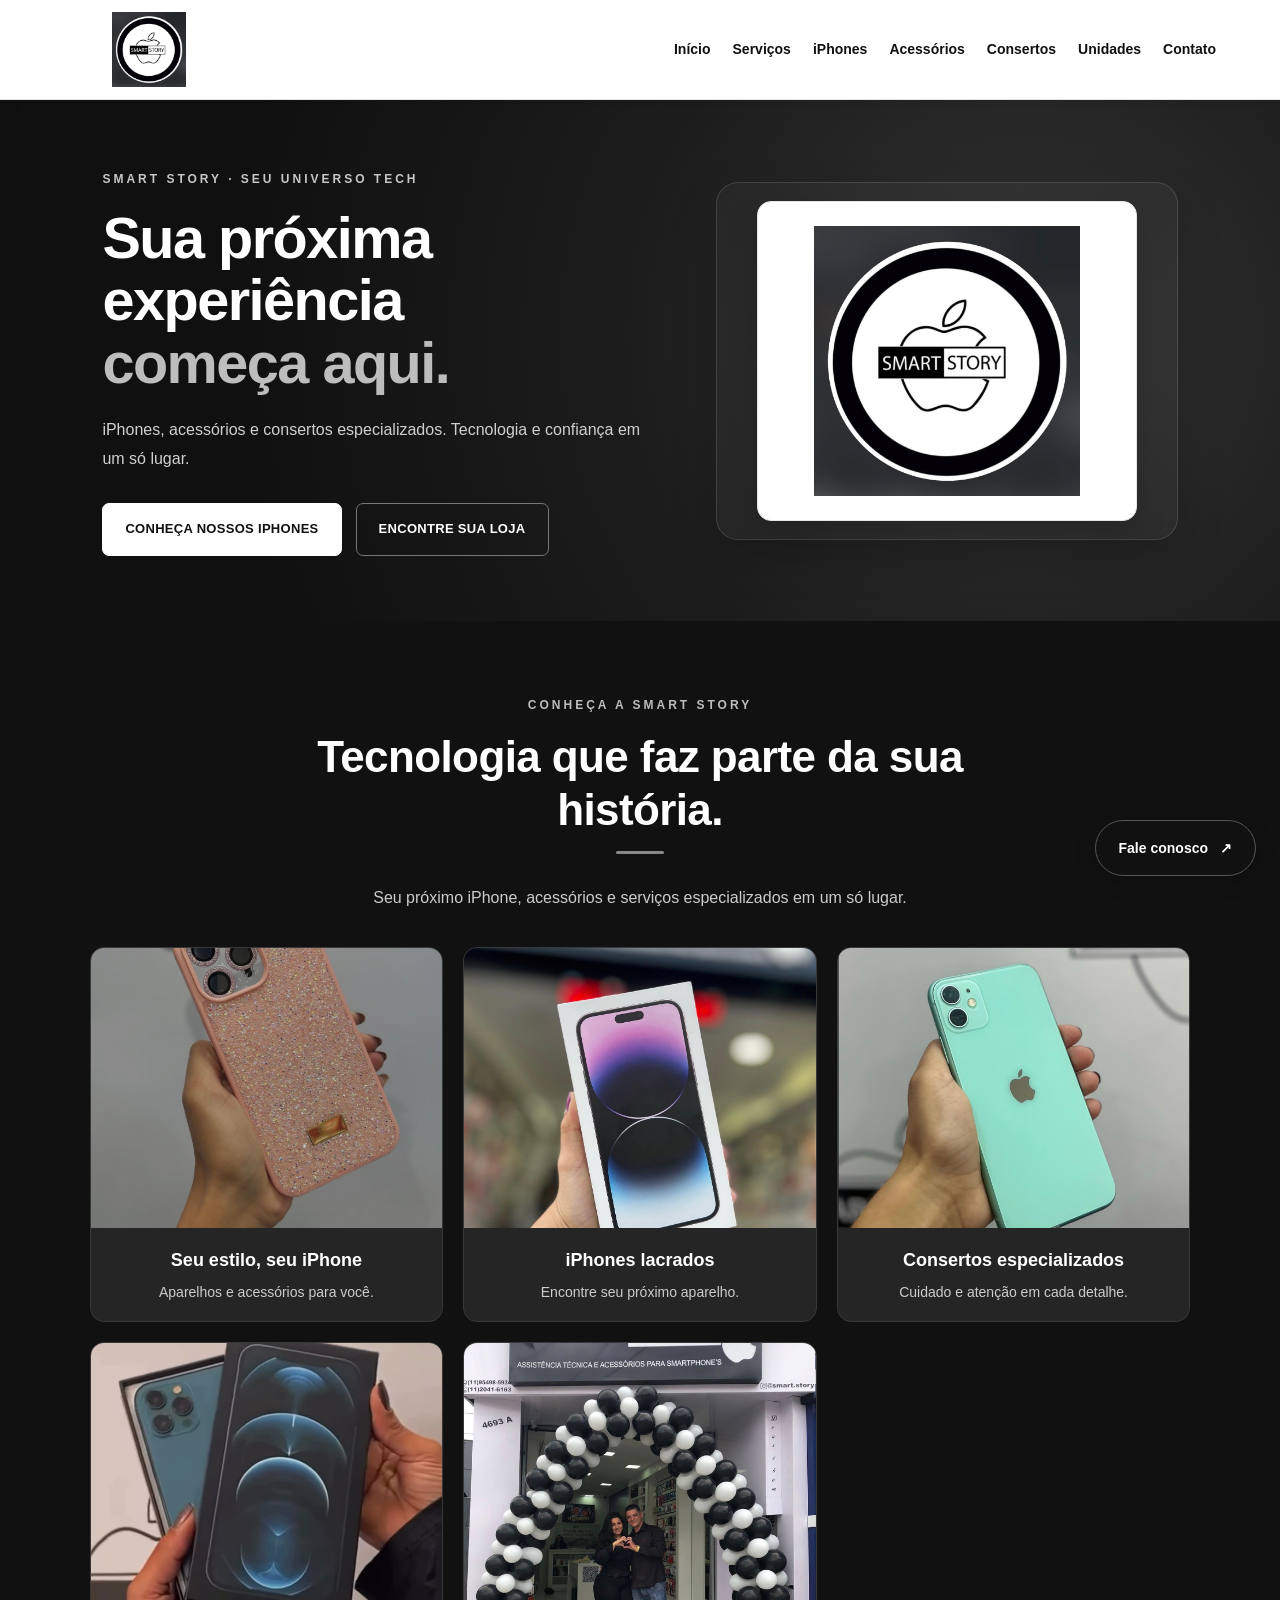
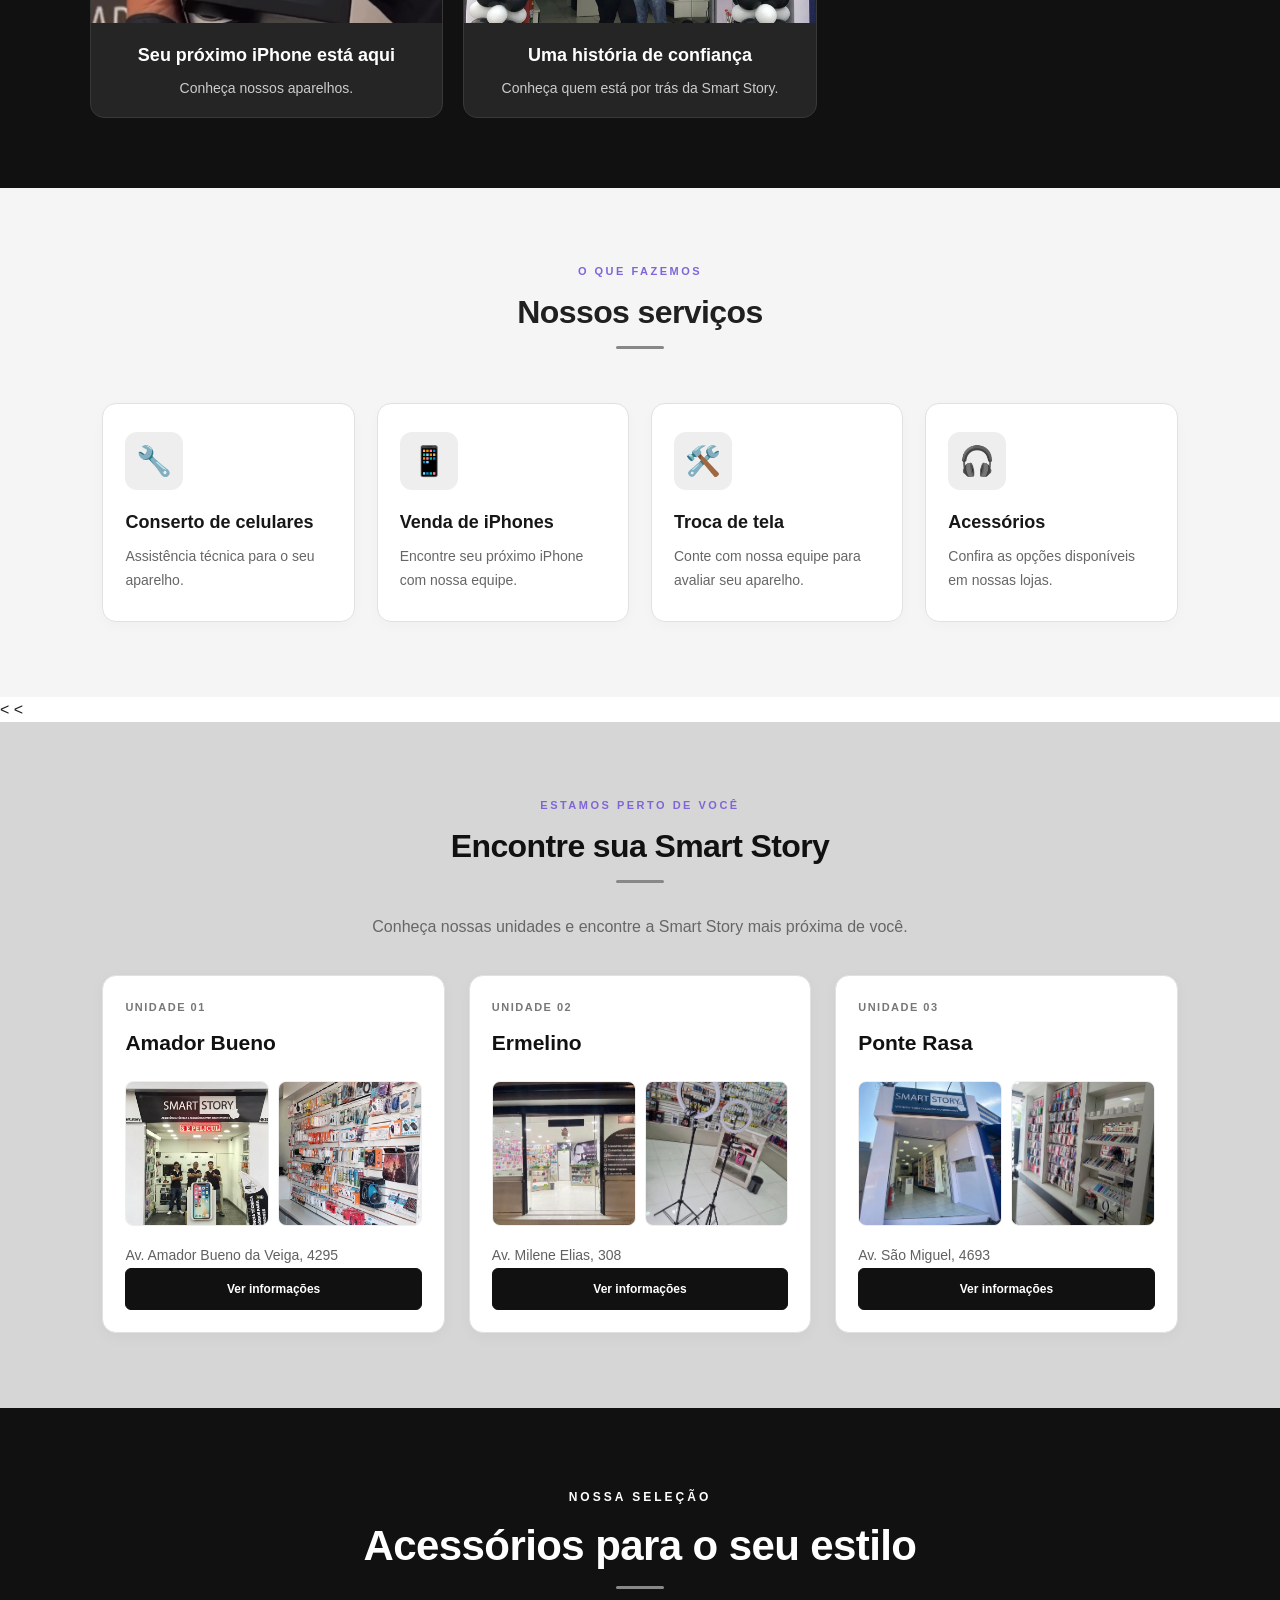
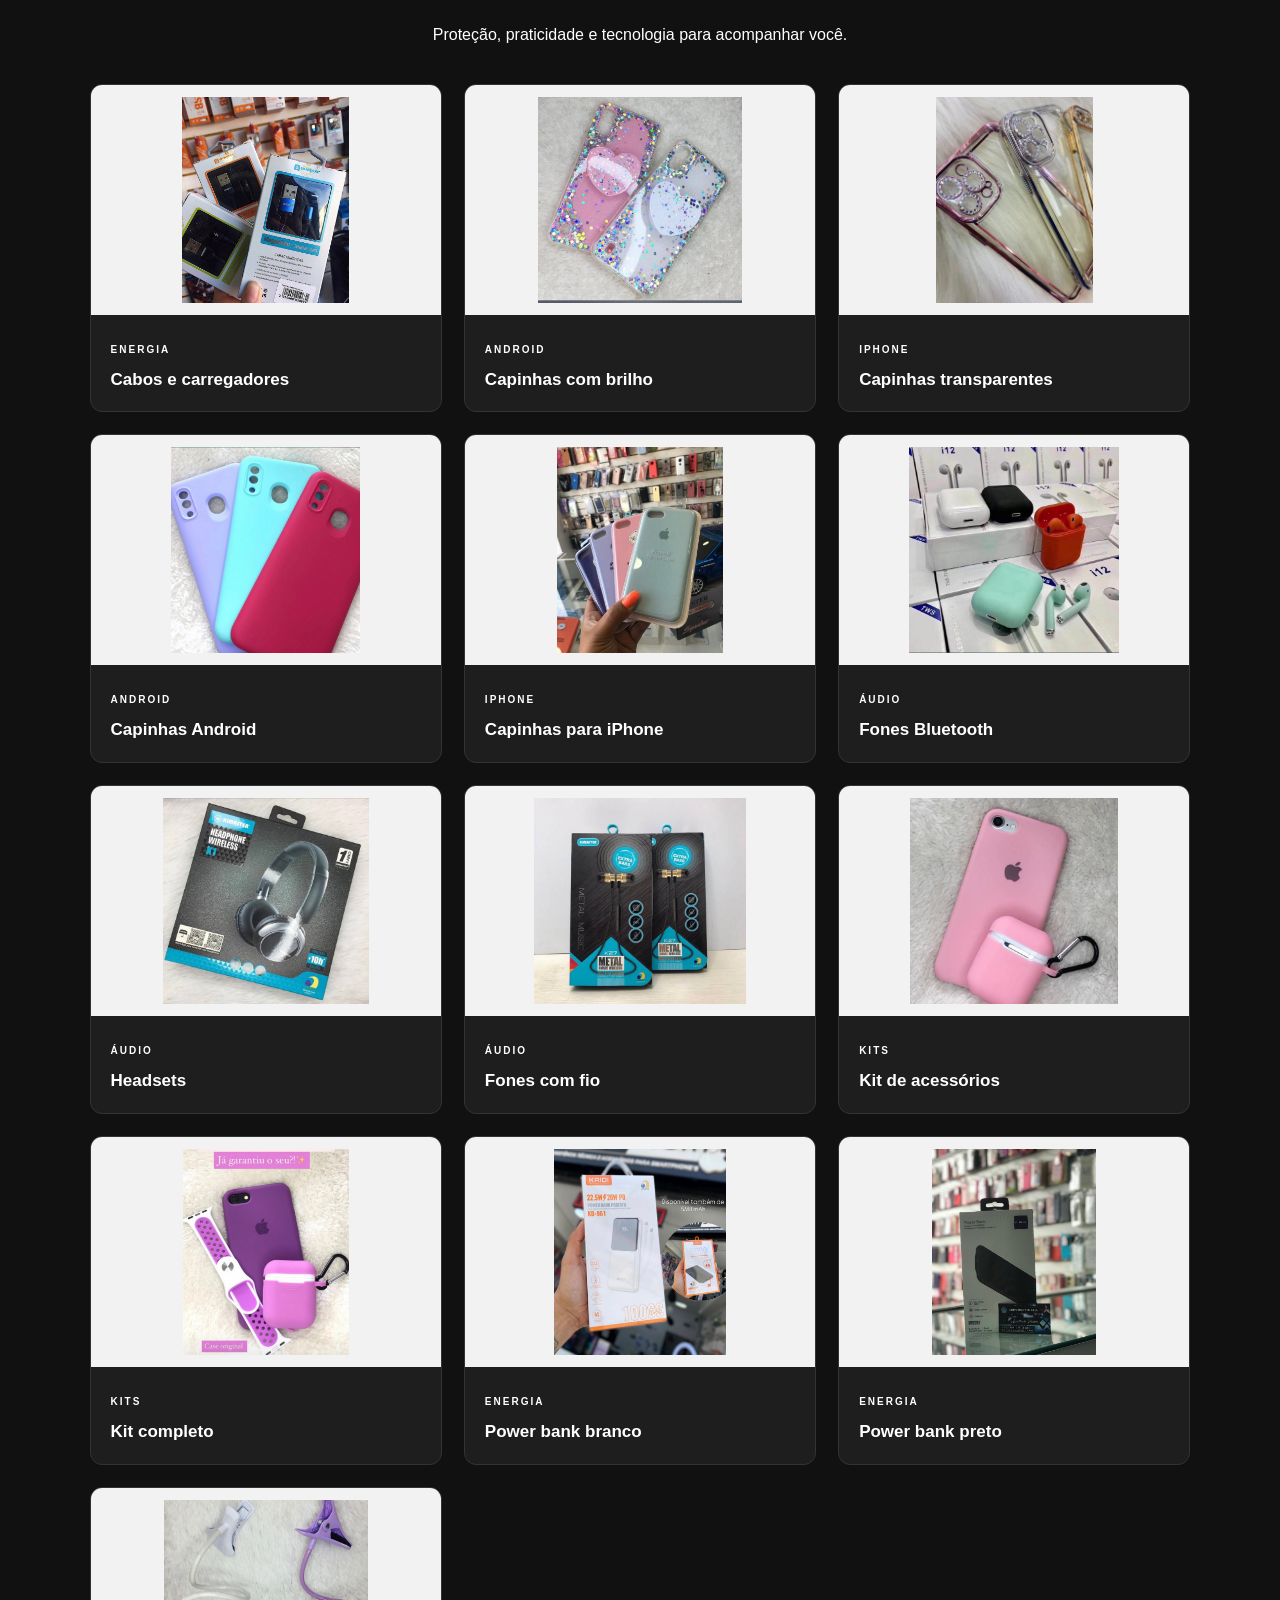
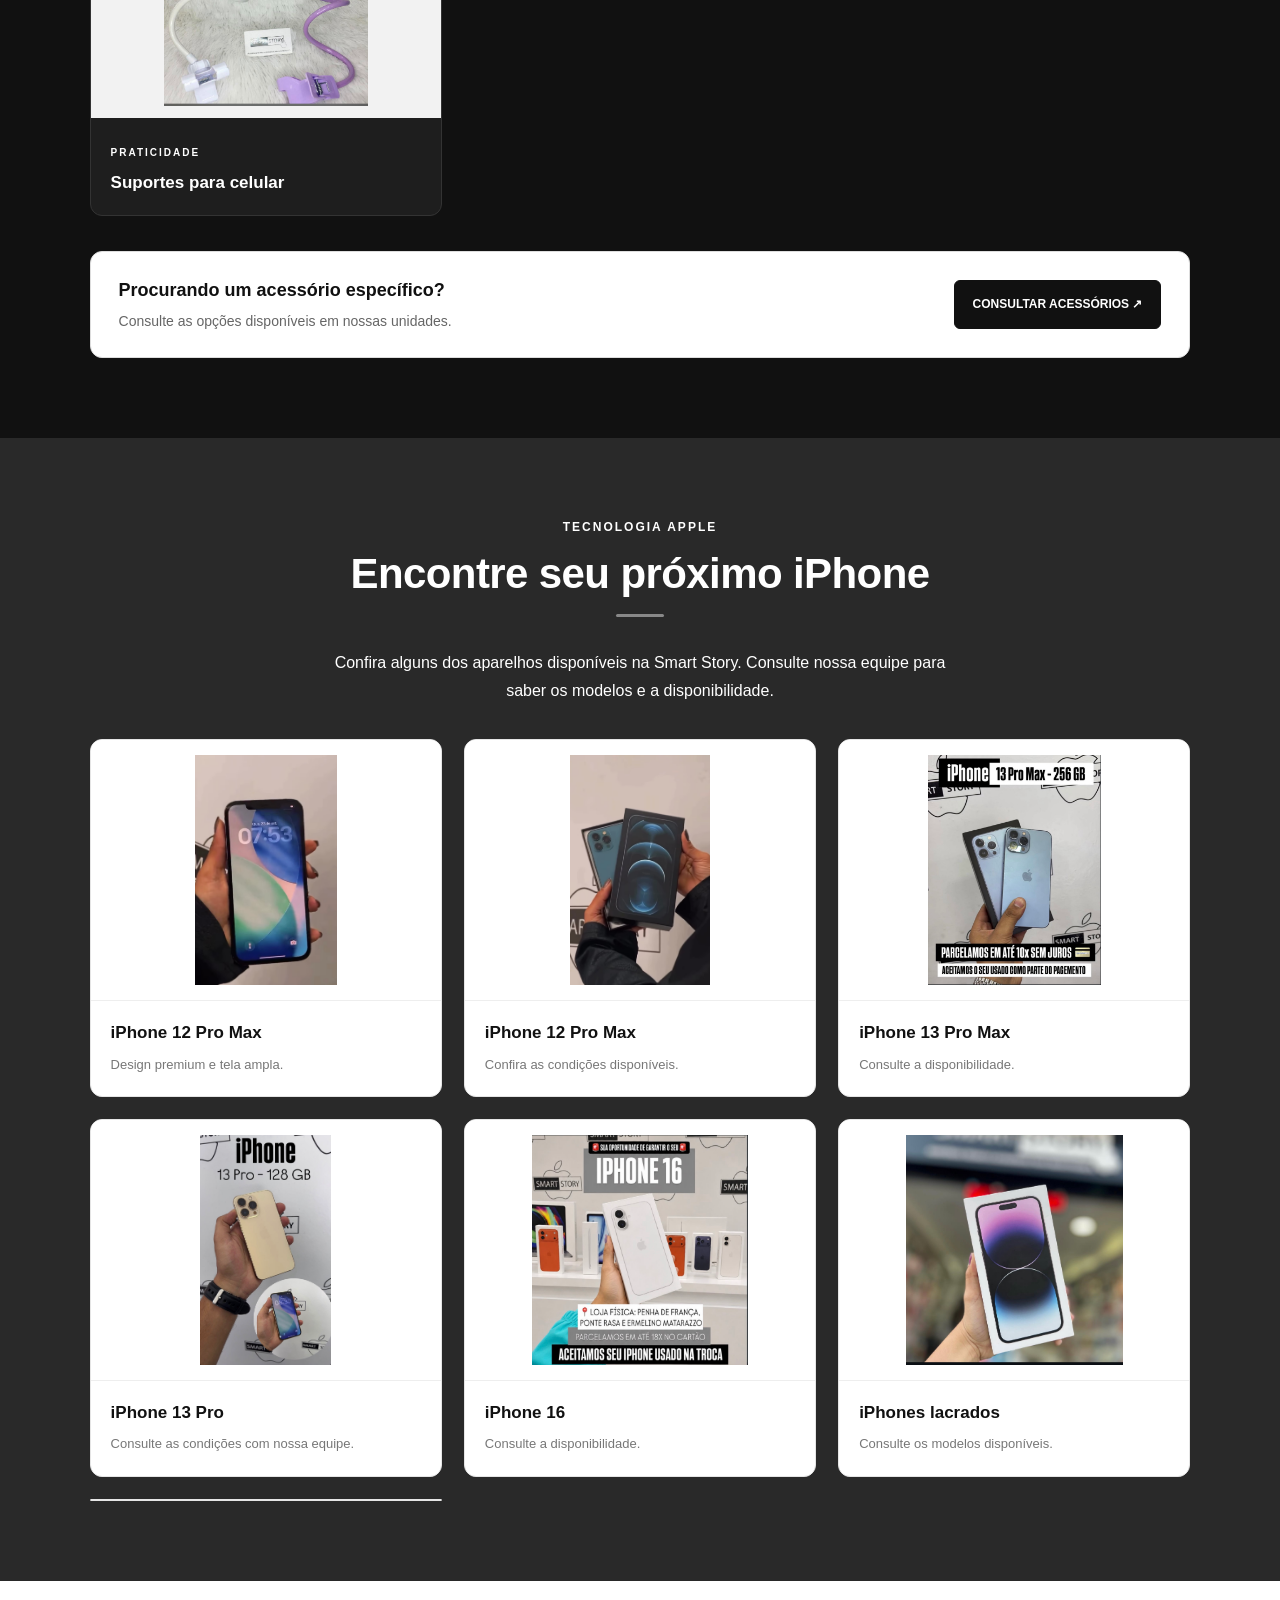
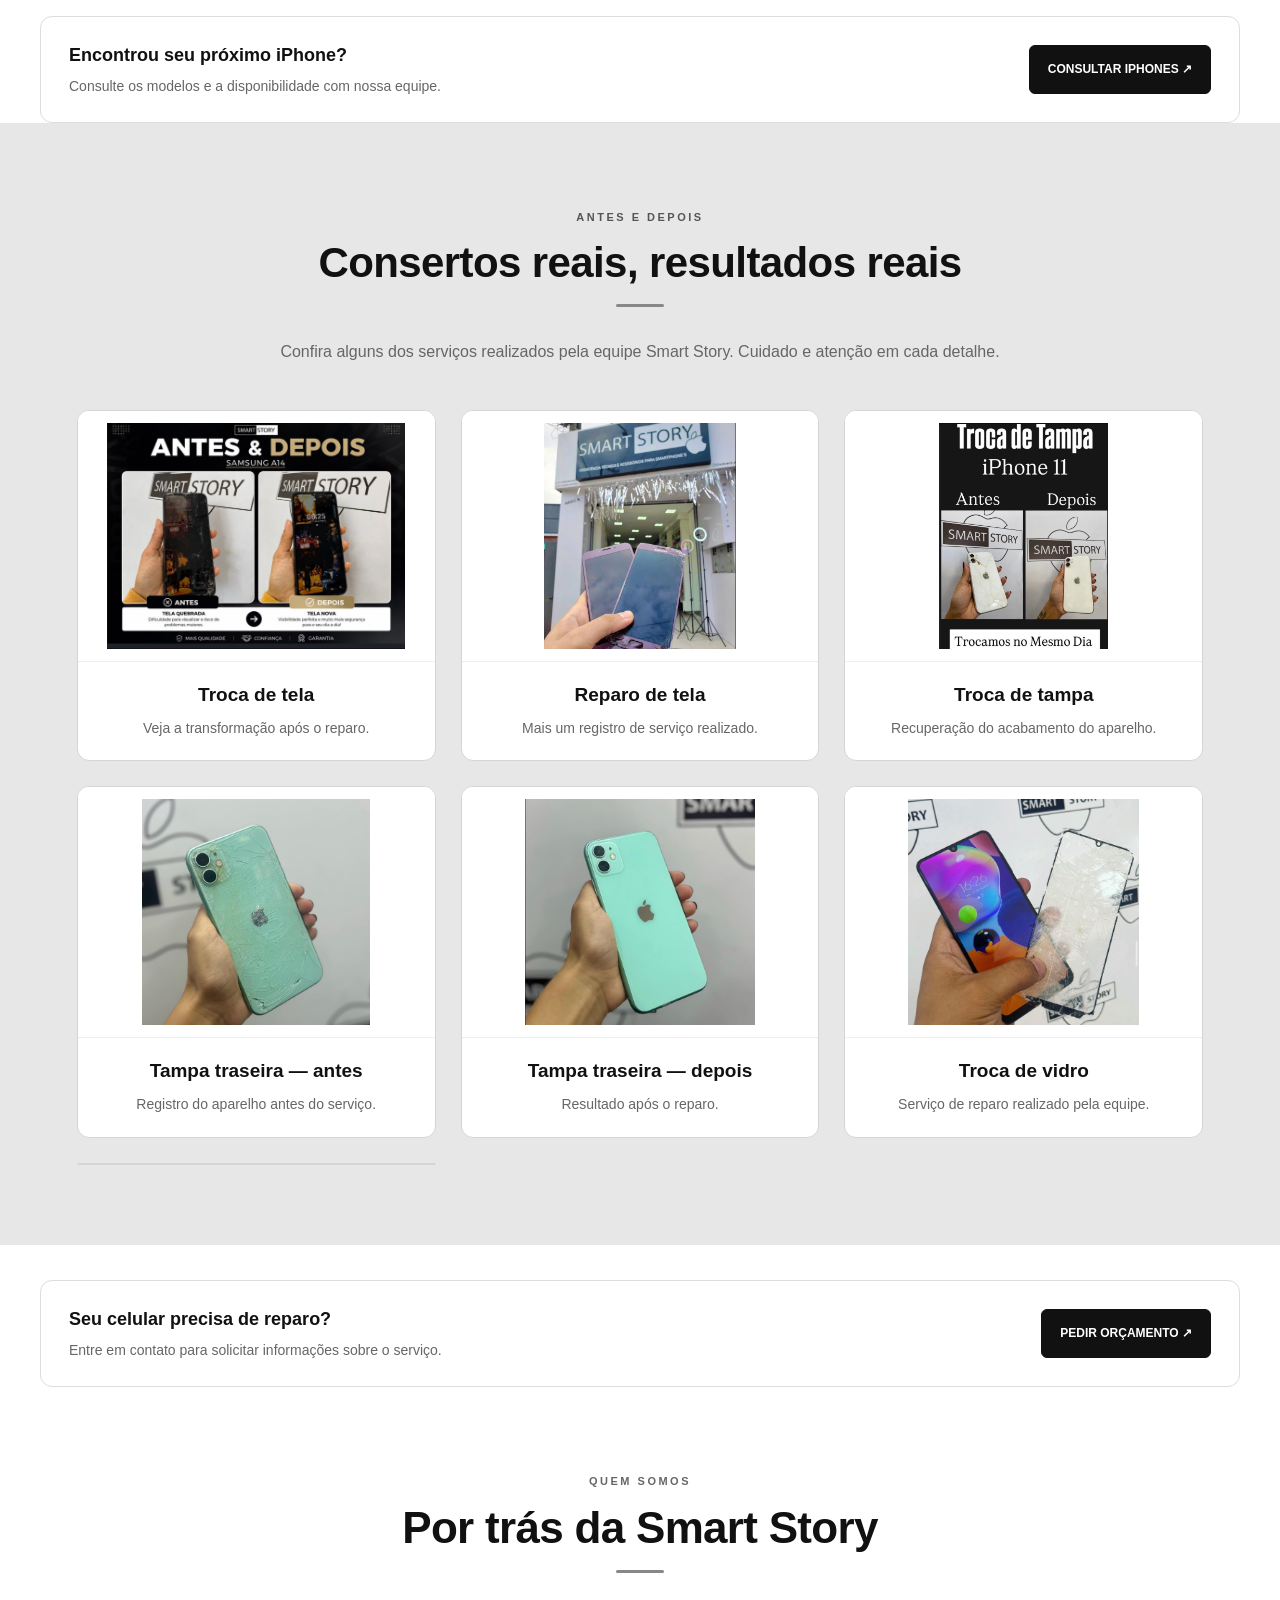
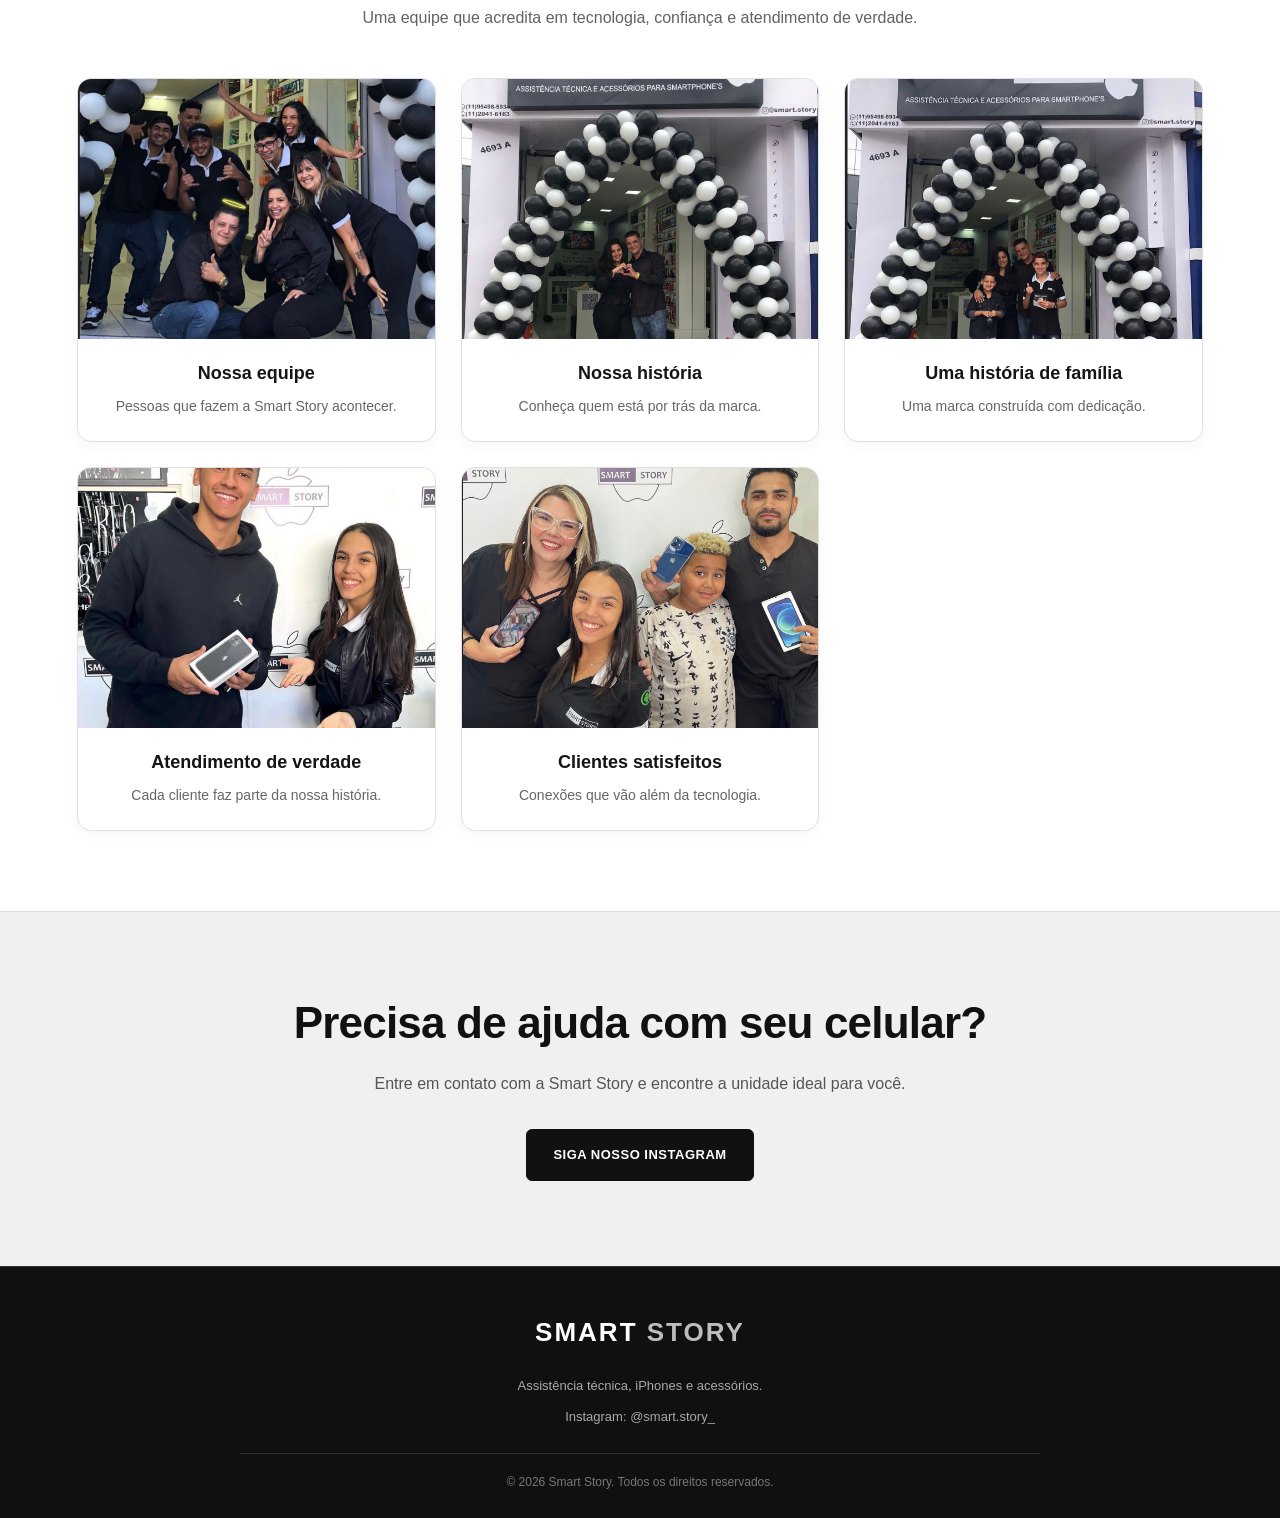
==== Smart Story/index.html @ edab8753 "Add files via upload" ====
<!DOCTYPE html>

<html lang="pt-BR">

<head>

    <meta charset="UTF-8">

    <meta name="viewport" content="width=device-width, initial-scale=1.0">

    <title>Smart Story | Assistência Técnica e iPhones</title>

    <link rel="stylesheet" href="style.css">

    <script src="script.js" defer></script>

</head>

<body>

    
<header class="cabecalho-smart">
    <a href="#inicio" class="logo-smart">
        <img src="fotos/principal logo smart.png"
             alt="Smart Story">
    </a>

    <nav class="menu-smart">
        <a href="#inicio">Início</a>
        <a href="#servicos">Serviços</a>
        <a href="#iphones">iPhones</a>
        <a href="#acessorios">Acessórios</a>
        <a href="#consertos">Consertos</a>
        <a href="#lojas">Unidades</a>
        <a href="#contato">Contato</a>
    </nav>
</header>

    <main>

  </body>

    <main>
        
<section class="banner-smart" id="inicio">
    <div class="banner-conteudo">
        <span class="banner-etiqueta">SMART STORY · SEU UNIVERSO TECH</span>

        <h1>
            Sua próxima experiência
            <span>começa aqui.</span>
        </h1>

        <p>
            iPhones, acessórios e consertos especializados.
            Tecnologia e confiança em um só lugar.
        </p>

        <div class="banner-botoes">
            <a href="#iphones" class="botao-banner botao-claro">
                CONHEÇA NOSSOS IPHONES
            </a>

            <a href="#lojas" class="botao-banner botao-contorno">
                ENCONTRE SUA LOJA
            </a>
        </div>
    </div>

   <div class="banner-imagem">
    <img
        src="fotos/principal logo smart.png"
        alt="Logo oficial da Smart Story"
    >
</div>
</section>


<section class="secao principal-smart" id="destaques">
    <div class="cabecalho-principal">
        <span class="subtitulo">CONHEÇA A SMART STORY</span>
        <h2>Tecnologia que faz parte da sua história.</h2>
        <p>Seu próximo iPhone, acessórios e serviços especializados em um só lugar.</p>
    </div>

    <div class="grade-principal">

        <div class="foto-principal">
            <img src="fotos/principal capa iphone .png"
                 alt="iPhone com capa">
            <div class="legenda-principal">
                <h3>Seu estilo, seu iPhone</h3>
                <p>Aparelhos e acessórios para você.</p>
            </div>
        </div>

        <div class="foto-principal">
            <img src="fotos/principal iphone lacrado.png"
                 alt="Caixa de iPhone lacrado">
            <div class="legenda-principal">
                <h3>iPhones lacrados</h3>
                <p>Encontre seu próximo aparelho.</p>
            </div>
        </div>

        <div class="foto-principal">
            <img src="fotos/principal traseira iphone .png"
                 alt="Tampa traseira verde de iPhone">
            <div class="legenda-principal">
                <h3>Consertos especializados</h3>
                <p>Cuidado e atenção em cada detalhe.</p>
            </div>
        </div>

        <div class="foto-principal">
            <img src="fotos/principal iphone com caixa .png"
                 alt="iPhone com sua caixa">
            <div class="legenda-principal">
                <h3>Seu próximo iPhone está aqui</h3>
                <p>Conheça nossos aparelhos.</p>
            </div>
        </div>

        <div class="foto-principal foto-fundadores">
            <img src="fotos/principal fundadores .png"
                 alt="Casal fundador da Smart Story">
            <div class="legenda-principal">
                <h3>Uma história de confiança</h3>
                <p>Conheça quem está por trás da Smart Story.</p>
            </div>
        </div>

    </div>
</section>

        <section id="servicos" class="secao">
            <p class="subtitulo">O QUE FAZEMOS</p>
            <h2>Nossos serviços</h2>

            <div class="servicos">
                <article class="servico">
                    <div class="icone">🔧</div>
                    <h3>Conserto de celulares</h3>
                    <p>Assistência técnica para o seu aparelho.</p>
                </article>

                <article class="servico">
                    <div class="icone">📱</div>
                    <h3>Venda de iPhones</h3>
                    <p>Encontre seu próximo iPhone com nossa equipe.</p>
                </article>

                <article class="servico">
                    <div class="icone">🛠️</div>
                    <h3>Troca de tela</h3>
                    <p>Conte com nossa equipe para avaliar seu aparelho.</p>
                </article>

                <article class="servico">
                    <div class="icone">🎧</div>
                    <h3>Acessórios</h3>
                    <p>Confira as opções disponíveis em nossas lojas.</p>
                </article>
            </div>
        </section>

       
<
<
<section id="lojas" class="secao lojas">
    <p class="subtitulo">ESTAMOS PERTO DE VOCÊ</p>
    <h2>Encontre sua Smart Story</h2>
    <p class="introducao-lojas">
        Conheça nossas unidades e encontre a Smart Story mais próxima de você.
    </p>

    <div class="lista-lojas">

        <!-- UNIDADE AMADOR BUENO -->
        <article class="loja">
            <p class="etiqueta-loja">UNIDADE 01</p>
            <h3>Amador Bueno</h3>

            <div class="galeria-loja">
                <img src="fotos/fachada amador .png"
                     alt="Fachada da Smart Story Amador Bueno">
                <img src="fotos/interior amador.png"
                     alt="Interior da Smart Story Amador Bueno">
            </div>

            <p>Av. Amador Bueno da Veiga, 4295</p>

            <button type="button"
                    class="botao botao-secundario abrir-loja"
                    data-loja="amador">
                Ver informações
            </button>
        </article>

        <!-- UNIDADE ERMELINO -->
        <article class="loja">
            <p class="etiqueta-loja">UNIDADE 02</p>
            <h3>Ermelino</h3>

            <div class="galeria-loja">
                <img src="fotos/fachada ermelino .png"
                     alt="Fachada da Smart Story Ermelino">
                <img src="fotos/interior ermelino.png"
                     alt="Interior da Smart Story Ermelino">
            </div>

            <p>Av. Milene Elias, 308</p>

            <button type="button"
                    class="botao botao-secundario abrir-loja"
                    data-loja="ermelino">
                Ver informações
            </button>
        </article>

        <!-- UNIDADE PONTE RASA -->
        <article class="loja">
            <p class="etiqueta-loja">UNIDADE 03</p>
            <h3>Ponte Rasa</h3>

            <div class="galeria-loja">
                <img src="fotos/fachada ponte rasa.png"
                     alt="Fachada da Smart Story Ponte Rasa">
                <img src="fotos/interior ponte rasa .png"
                     alt="Interior da Smart Story Ponte Rasa">
            
            </div>

            <p>Av. São Miguel, 4693</p>

            <button type="button"
                    class="botao botao-secundario abrir-loja"
                    data-loja="ponte">
                Ver informações
            </button>
        </article>

    </div>
</section>

 
<!-- GALERIA DE ACESSÓRIOS -->
<section id="acessorios" class="secao secao-acessorios">
    <p class="subtitulo">NOSSA SELEÇÃO</p>
    <h2>Acessórios para o seu estilo</h2>
    <p class="introducao-acessorios">
        Proteção, praticidade e tecnologia para acompanhar você.
    </p>

    <div class="grade-acessorios">

        <article class="produto-acessorio">
            <img src="fotos/cabos carregador .png" alt="Cabos e carregadores">
            <div class="info-acessorio">
                <span>ENERGIA</span>
                <h3>Cabos e carregadores</h3>
            </div>
        </article>

        <article class="produto-acessorio">
            <img src="fotos/capa android com brilho .png" alt="Capinha Android com brilho">
            <div class="info-acessorio">
                <span>ANDROID</span>
                <h3>Capinhas com brilho</h3>
            </div>
        </article>

        <article class="produto-acessorio">
            <img src="fotos/capa iphone transparente c brilho.png" alt="Capinha transparente com brilho para iPhone">
            <div class="info-acessorio">
                <span>IPHONE</span>
                <h3>Capinhas transparentes</h3>
            </div>
        </article>

        <article class="produto-acessorio">
            <img src="fotos/capas android .png" alt="Capinhas Android">
            <div class="info-acessorio">
                <span>ANDROID</span>
                <h3>Capinhas Android</h3>
            </div>
        </article>

        <article class="produto-acessorio">
            <img src="fotos/capas de iphone .png" alt="Capinhas para iPhone">
            <div class="info-acessorio">
                <span>IPHONE</span>
                <h3>Capinhas para iPhone</h3>
            </div>
        </article>

        <article class="produto-acessorio">
            <img src="fotos/fone bluetooth .png" alt="Fone Bluetooth">
            <div class="info-acessorio">
                <span>ÁUDIO</span>
                <h3>Fones Bluetooth</h3>
            </div>
        </article>

        <article class="produto-acessorio">
            <img src="fotos/fone bluetooth headset.png" alt="Headset Bluetooth">
            <div class="info-acessorio">
                <span>ÁUDIO</span>
                <h3>Headsets</h3>
            </div>
        </article>

        <article class="produto-acessorio">
            <img src="fotos/fone com fio .png" alt="Fone com fio">
            <div class="info-acessorio">
                <span>ÁUDIO</span>
                <h3>Fones com fio</h3>
            </div>
        </article>

        <article class="produto-acessorio">
            <img src="fotos/kit capa deiphone e capa fone.png" alt="Kit de capinha e capa de fone">
            <div class="info-acessorio">
                <span>KITS</span>
                <h3>Kit de acessórios</h3>
            </div>
        </article>

        <article class="produto-acessorio">
            <img src="fotos/kit capa deiphone, capa fone e capa relogio.png" alt="Kit de capinha, capa de fone e capa de relógio">
            <div class="info-acessorio">
                <span>KITS</span>
                <h3>Kit completo</h3>
            </div>
        </article>

        <article class="produto-acessorio">
            <img src="fotos/power bank branco .png" alt="Power bank branco">
            <div class="info-acessorio">
                <span>ENERGIA</span>
                <h3>Power bank branco</h3>
            </div>
        </article>

        <article class="produto-acessorio">
            <img src="fotos/power bank preto.png" alt="Power bank preto">
            <div class="info-acessorio">
                <span>ENERGIA</span>
                <h3>Power bank preto</h3>
            </div>
        </article>

        <article class="produto-acessorio">
            <img src="fotos/suporte celular.png" alt="Suporte para celular">
            <div class="info-acessorio">
                <span>PRATICIDADE</span>
                <h3>Suportes para celular</h3>
            </div>
        </article>

    </div>
<div class="chamada-secao">
    <div class="chamada-secao-texto">
        <strong>Procurando um acessório específico?</strong>
        <p>Consulte as opções disponíveis em nossas unidades.</p>
    </div>
    <a href="#" class="botao-cta-secao"
   onclick="document.getElementById('menu-contato').open = true; return false;">
        CONSULTAR ACESSÓRIOS ↗
    </a>
</div>

</section>
 
<!-- GALERIA DE IPHONES -->
<section id="iphones" class="secao secao-iphones">
    <p class="subtitulo">TECNOLOGIA APPLE</p>
    <h2>Encontre seu próximo iPhone</h2>
    <p class="introducao-iphones">
        Confira alguns dos aparelhos disponíveis na Smart Story.
        Consulte nossa equipe para saber os modelos e a disponibilidade.
    </p>

    <div class="grade-iphones">

        <article class="produto-iphone">
            <img src="fotos/iphone 12 pro max frente.png" alt="iPhone 12 Pro Max de frente">
            <div class="info-iphone">
                <h3>iPhone 12 Pro Max</h3>
                <p>Design premium e tela ampla.</p>
            </div>
        </article>

        <article class="produto-iphone">
            <img src="fotos/iphone 12 pro max.png" alt="iPhone 12 Pro Max">
            <div class="info-iphone">
                <h3>iPhone 12 Pro Max</h3>
                <p>Confira as condições disponíveis.</p>
            </div>
        </article>

        <article class="produto-iphone">
            <img src="fotos/iphone 13 pro max.png" alt="iPhone 13 Pro Max">
            <div class="info-iphone">
                <h3>iPhone 13 Pro Max</h3>
                <p>Consulte a disponibilidade.</p>
            </div>
        </article>

        <article class="produto-iphone">
            <img src="fotos/iphone 13 pro.png" alt="iPhone 13 Pro">
            <div class="info-iphone">
                <h3>iPhone 13 Pro</h3>
                <p>Consulte as condições com nossa equipe.</p>
            </div>
        </article>

        <article class="produto-iphone">
            <img src="fotos/iphone 16.png" alt="iPhone 16">
            <div class="info-iphone">
                <h3>iPhone 16</h3>
                <p>Consulte a disponibilidade.</p>
            </div>
        </article>

        <article class="produto-iphone">
            <img src="fotos/iphone lacrado.png" alt="iPhone lacrado">
            <div class="info-iphone">
                <h3>iPhones lacrados</h3>
                <p>Consulte os modelos disponíveis.</p>
            </div>
        </article>

        <article class="produto-iphone">
            </div>
        </article>

    </div>
</section>

<div class="chamada-secao">
    <div class="chamada-secao-texto">
        <strong>Encontrou seu próximo iPhone?</strong>
        <p>Consulte os modelos e a disponibilidade com nossa equipe.</p>
    </div>
    <a href="#" class="botao-cta-secao"
   onclick="document.getElementById('menu-contato').open = true; return false;">
        CONSULTAR IPHONES ↗
    </a>
</div>


<section id="consertos" class="secao secao-consertos">
    <div class="titulo-secao">
        <span>ANTES E DEPOIS</span>
        <h2>Consertos reais, resultados reais</h2>
        <p>
            Confira alguns dos serviços realizados pela equipe Smart Story.
            Cuidado e atenção em cada detalhe.
        </p>
    </div>

    <div class="grade-consertos">

        <article class="card-conserto">
            <img src="fotos/troca de tela antes e depois.png"
                 alt="Antes e depois de uma troca de tela">
            <div class="info-conserto">
                <h3>Troca de tela</h3>
                <p>Veja a transformação após o reparo.</p>
            </div>
        </article>

        <article class="card-conserto">
            <img src="fotos/troca de tela antes e depois 2.png"
                 alt="Outro exemplo de troca de tela">
            <div class="info-conserto">
                <h3>Reparo de tela</h3>
                <p>Mais um registro de serviço realizado.</p>
            </div>
        </article>

        <article class="card-conserto">
            <img src="fotos/troca de tampa antes e depois.png"
                 alt="Antes e depois da troca de tampa">
            <div class="info-conserto">
                <h3>Troca de tampa</h3>
                <p>Recuperação do acabamento do aparelho.</p>
            </div>
        </article>

        <article class="card-conserto">
            <img src="fotos/troca tampa traseira antes (verde).png"
                 alt="Tampa traseira verde antes do reparo">
            <div class="info-conserto">
                <h3>Tampa traseira — antes</h3>
                <p>Registro do aparelho antes do serviço.</p>
            </div>
        </article>

        <article class="card-conserto">
            <img src="fotos/troca tampa traseira depois (verde).png"
                 alt="Tampa traseira verde depois do reparo">
            <div class="info-conserto">
                <h3>Tampa traseira — depois</h3>
                <p>Resultado após o reparo.</p>
            </div>
        </article>

        <article class="card-conserto">
            <img src="fotos/troca de vidro.png"
                 alt="Serviço de troca de vidro">
            <div class="info-conserto">
                <h3>Troca de vidro</h3>
                <p>Serviço de reparo realizado pela equipe.</p>
            </div>
        </article>

        <article class="card-conserto">
            </div>
        </article>

    </div>
</section>

<div class="chamada-secao">
    <div class="chamada-secao-texto">
        <strong>Seu celular precisa de reparo?</strong>
        <p>Entre em contato para solicitar informações sobre o serviço.</p>
    </div>
    <a href="#" class="botao-cta-secao"
   onclick="document.getElementById('menu-contato').open = true; return false;">
    PEDIR ORÇAMENTO ↗
</a>
</div>


<section id="equipe" class="secao secao-equipe">
    <div class="titulo-secao">
        <span>QUEM SOMOS</span>
        <h2>Por trás da Smart Story</h2>
        <p>
            Uma equipe que acredita em tecnologia, confiança
            e atendimento de verdade.
        </p>
    </div>

    <div class="grade-equipe">

        <article class="card-equipe">
            <img
                src="fotos/equipe da smart.png"
                alt="Equipe da Smart Story"
                loading="lazy"
            >
            <div class="info-equipe">
                <h3>Nossa equipe</h3>
                <p>Pessoas que fazem a Smart Story acontecer.</p>
            </div>
        </article>

        <article class="card-equipe">
            <img
                src="fotos/equipe fundadores da smart.png"
                alt="Fundadores da Smart Story"
                loading="lazy"
            >
            <div class="info-equipe">
                <h3>Nossa história</h3>
                <p>Conheça quem está por trás da marca.</p>
            </div>
        </article>

        <article class="card-equipe">
            <img
                src="fotos/equipe familia fundadores .png"
                alt="Família fundadora da Smart Story"
                loading="lazy"
            >
            <div class="info-equipe">
                <h3>Uma história de família</h3>
                <p>Uma marca construída com dedicação.</p>
            </div>
        </article>

        <article class="card-equipe">
            <img
                src="fotos/equipe venda de iphone com cliente.png"
                alt="Equipe Smart Story atendendo um cliente"
                loading="lazy"
            >
            <div class="info-equipe">
                <h3>Atendimento de verdade</h3>
                <p>Cada cliente faz parte da nossa história.</p>
            </div>
        </article>

        <article class="card-equipe">
            <img
                src="fotos/equipe venda de iphone com clientes .png"
                alt="Equipe Smart Story com clientes durante uma venda"
                loading="lazy"
            >
            <div class="info-equipe">
                <h3>Clientes satisfeitos</h3>
                <p>Conexões que vão além da tecnologia.</p>
            </div>
        </article>

    </div>
</section>

<details id="menu-contato" class="contato-rapido">
    <summary class="contato-rapido-botao">
        Fale conosco <span>↗</span>
    </summary>

    <div class="painel-contato-rapido">
        <div class="titulo-contato-rapido">
            <strong>Como podemos te ajudar?</strong>
            <p>Escolha onde deseja falar com a Smart Story.</p>
        </div>

        <a class="opcao-contato"
           href="https://www.instagram.com/smart.story_/"
           target="_blank" rel="noopener noreferrer">
            <span>Instagram</span>
            <span>@smart.story_ ↗</span>
        </a>

        <a class="opcao-contato"
           href="https://wa.me/5511960945071"
           target="_blank" rel="noopener noreferrer">
            <span>WhatsApp</span>
            <span>Amador Bueno ↗</span>
        </a>

        <a class="opcao-contato"
           href="https://wa.me/5511977236265"
           target="_blank" rel="noopener noreferrer">
            <span>WhatsApp</span>
            <span>Ermelino ↗</span>
        </a>

        <a class="opcao-contato"
           href="https://wa.me/5511954985934"
           target="_blank" rel="noopener noreferrer">
            <span>WhatsApp</span>
            <span>Ponte Rasa ↗</span>
        </a>
    </div>
</details>


        <section id="contato" class="contato">
            <h2>Precisa de ajuda com seu celular?</h2>
            <p>Entre em contato com a Smart Story e encontre a unidade ideal para você.</p>
            <a href="https://www.instagram.com/smart.story_/"
               target="_blank" rel="noopener noreferrer" class="botao">
                SIGA NOSSO INSTAGRAM
            </a>
        </section>
    </main>

    <footer>
        <a href="#" class="logo">SMART <span>STORY</span></a>
        <p>Assistência técnica, iPhones e acessórios.</p>
        <p>Instagram: @smart.story_</p>
        <p>© 2026 Smart Story. Todos os direitos reservados.</p>
    </footer>

</body>
</html>
---- Smart Story/style.css ----
* {
    margin: 0;
    padding: 0;
    box-sizing: border-box;
}

html {
    scroll-behavior: smooth;
}

body {
    font-family: Arial, sans-serif;
    color: #202020;
    background: #ffffff;
    line-height: 1.6;
}

.cabecalho {
    display: flex;
    justify-content: space-between;
    align-items: center;
    padding: 22px 8%;
    background: #111111;
    color: white;
    gap: 20px;
    flex-wrap: wrap;
}

.logo {
    font-size: 23px;
    font-weight: bold;
    color: white;
    text-decoration: none;
    letter-spacing: 1px;
}

.logo span {
    color: #b7a1ff;
}

nav {
    display: flex;
    gap: 22px;
    flex-wrap: wrap;
}

nav a {
    color: white;
    text-decoration: none;
    font-size: 14px;
}

nav a:hover {
    color: #b7a1ff;
}

.banner {
    min-height: 480px;
    display: flex;
    align-items: center;
    padding: 70px 8%;
    color: white;
    background: linear-gradient(120deg, #111111, #343044);
}

.banner-conteudo {
    max-width: 650px;
}

.subtitulo {
    color: #8065d8;
    font-weight: bold;
    font-size: 12px;
    letter-spacing: 2px;
    margin-bottom: 12px;
}

.banner .subtitulo {
    color: #c8b8ff;
}

.banner h1 {
    font-size: clamp(36px, 5vw, 60px);
    line-height: 1.1;
    margin-bottom: 20px;
}

.banner-conteudo > p:not(.subtitulo) {
    color: #dedede;
    font-size: 17px;
    margin-bottom: 28px;
}

.botao {
    display: inline-block;
    background: #8065d8;
    color: white;
    padding: 14px 23px;
    border-radius: 5px;
    text-decoration: none;
    font-size: 13px;
    font-weight: bold;
    transition: 0.2s;
}

.botao:hover {
    background: #6a50bf;
    transform: translateY(-2px);
}

.secao {
    padding: 75px 8%;
    text-align: center;
}

.secao h2,
.contato h2 {
    font-size: 32px;
    margin-bottom: 15px;
}

.servicos {
    display: grid;
    grid-template-columns: repeat(4, minmax(0, 1fr));
    gap: 20px;
    margin-top: 38px;
}

.servico {
    border: 1px solid #eeeeee;
    border-radius: 10px;
    padding: 28px 18px;
    text-align: left;
    transition: 0.2s;
}

.servico:hover {
    border-color: #b7a1ff;
    transform: translateY(-4px);
}

.icone {
    font-size: 32px;
    margin-bottom: 15px;
}

.servico h3,
.loja h3 {
    font-size: 18px;
    margin-bottom: 10px;
}

.servico p,
.loja p {
    color: #666666;
    font-size: 14px;
}

.lojas {
    background: #f7f6fa;
}

.lista-lojas {
    display: grid;
    grid-template-columns: repeat(3, minmax(0, 1fr));
    gap: 20px;
    margin-top: 35px;
    text-align: left;
}

.loja {
    background: white;
    border: 1px solid #eeeeee;
    border-radius: 10px;
    padding: 25px;
}

.botao-secundario {
    margin-top: 20px;
    font-size: 12px;
    padding: 11px 15px;
}

.contato {
    background: #1b1922;
    color: white;
    text-align: center;
    padding: 65px 8%;
}

.contato p {
    color: #dddddd;
    margin-bottom: 25px;
}

footer {
    background: #111111;
    color: #cccccc;
    text-align: center;
    padding: 35px 20px;
}

footer p {
    font-size: 13px;
    margin-top: 8px;
}

@media (max-width: 800px) {

    .cabecalho {
        flex-direction: column;
        padding: 20px;
    }

    nav {
        justify-content: center;
        gap: 14px;
    }

    .banner {
        min-height: 400px;
        padding: 55px 7%;
    }

    .servicos {
        grid-template-columns: repeat(2, minmax(0, 1fr));
    }

    .lista-lojas {
        grid-template-columns: 1fr;
    }

    .secao {
        padding: 55px 7%;
    }
}

@media (max-width: 420px) {
    .servicos {
        grid-template-columns: 1fr;
    }

    nav a {
        font-size: 12px;
    }
}

/* Ajuste de largura e responsividade */
* {
  box-sizing: border-box;
}

html,
body {
  width: 100%;
  max-width: 100%;
  margin: 0;
  padding: 0;
  overflow-x: hidden;
}

img {
  max-width: 100%;
  height: auto;
}

.container,
section,
header,
footer {
  max-width: 100%;
}

/* Janelas interativas */
.servico {
    cursor: pointer;
}

.servico:focus-visible,
.botao:focus-visible {
    outline: 3px solid #8065d8;
    outline-offset: 4px;
}

.janela-info {
    width: min(90%, 480px);
    max-height: 85vh;
    overflow-y: auto;
    margin: auto;
    padding: 35px;
    border: 1px solid #eeeeee;
    border-radius: 14px;
    color: #202020;
    background: #ffffff;
}

.janela-info::backdrop {
    background: rgba(0, 0, 0, 0.7);
}

.fechar-janela {
    display: block;
    margin-left: auto;
    border: none;
    background: transparent;
    font-size: 30px;
    cursor: pointer;
    color: #202020;
}

.conteudo-janela h2 {
    margin-bottom: 12px;
    font-size: 28px;
    line-height: 1.2;
}

.conteudo-janela ul {
    margin: 20px 0 25px;
    padding-left: 22px;
}

.conteudo-janela li {
    margin-bottom: 8px;
}

.conteudo-janela .botao {
    margin-top: 10px;
}

/* Informações das unidades */
.introducao-lojas {
    max-width: 620px;
    margin: 0 auto;
    color: #666666;
}

.lista-lojas {
    align-items: stretch;
}

.loja {
    display: flex;
    flex-direction: column;
    align-items: flex-start;
    transition: transform 0.25s, box-shadow 0.25s;
}

.loja:hover {
    transform: translateY(-5px);
    box-shadow: 0 12px 30px rgba(20, 16, 35, 0.08);
}

.etiqueta-loja {
    color: #8065d8 !important;
    font-size: 11px !important;
    font-weight: bold;
    letter-spacing: 1.5px;
    margin-bottom: 12px;
}

.loja .abrir-loja {
    margin-top: auto;
    padding: 12px 16px;
    border: none;
    cursor: pointer;
    font-family: inherit;
    margin-top: 20px;
}

/* Janela de informações */
.janela-info {
    position: fixed;
    width: min(92%, 500px);
    max-height: 85vh;
    overflow-y: auto;
    margin: auto;
    padding: 28px;
    border: 1px solid #eeeeee;
    border-radius: 14px;
    color: #202020;
    background: #ffffff;
    box-shadow: 0 20px 70px rgba(0, 0, 0, 0.2);
}

.janela-info::backdrop {
    background: rgba(10, 10, 10, 0.72);
    backdrop-filter: blur(3px);
}

.fechar-janela {
    display: block;
    margin: -10px -5px 15px auto;
    padding: 0 8px;
    border: none;
    background: transparent;
    color: #202020;
    font-size: 32px;
    cursor: pointer;
}

.conteudo-janela h2 {
    font-size: 28px;
    line-height: 1.2;
    margin-bottom: 12px;
}

.conteudo-janela > p:not(.subtitulo) {
    color: #666666;
}

.conteudo-janela ul {
    margin: 20px 0;
    padding-left: 22px;
}

.conteudo-janela li {
    margin-bottom: 8px;
}

.acoes-janela {
    display: flex;
    flex-wrap: wrap;
    gap: 12px;
    margin-top: 25px;
}

.acoes-janela .botao {
    text-align: center;
    flex: 1 1 160px;
    border: none;
}

.botao-mapa {
    background: #202020;
}

.botao-mapa:hover {
    background: #393939;
}

@media (max-width: 480px) {
    .janela-info {
        padding: 22px;
    }

    .acoes-janela {
        flex-direction: column;
    }

    .acoes-janela .botao {
        width: 100%;
    }
}

/* Galeria de fotos das unidades */
.galeria-loja {
    display: grid;
    grid-template-columns: repeat(2, minmax(0, 1fr));
    gap: 10px;
    width: 100%;
    margin: 12px 0 18px;
}

.galeria-loja img {
    display: block;
    width: 100%;
    height: 145px;
    object-fit: cover;
    border-radius: 10px;
    background: #f2f0f7;
    transition: transform 0.25s ease;
}

.galeria-loja img:hover {
    transform: scale(1.03);
}

.loja {
    min-width: 0;
}

@media (max-width: 480px) {
    .galeria-loja img {
        height: 120px;
    }
}

/* ========================================
   GALERIA DE ACESSÓRIOS - SMART STORY
   Identidade: preto, branco e cinza
======================================== */

.secao-acessorios {
    background: #111111;
    color: #ffffff;
    padding: 80px 7%;
}

.secao-acessorios .subtitulo {
    color: #aaaaaa;
    letter-spacing: 3px;
    font-size: 12px;
    font-weight: 700;
    margin-bottom: 14px;
}

.secao-acessorios h2 {
    color: #ffffff;
    font-size: clamp(28px, 4vw, 42px);
    line-height: 1.15;
    margin-bottom: 16px;
}

.introducao-acessorios {
    max-width: 600px;
    margin: 0 auto 40px;
    color: #bdbdbd;
    line-height: 1.7;
    text-align: center;
}

.grade-acessorios {
    display: grid;
    grid-template-columns: repeat(3, minmax(0, 1fr));
    gap: 22px;
    width: 100%;
    margin-top: 35px;
}

.produto-acessorio {
    min-width: 0;
    overflow: hidden;
    background: #1d1d1d;
    border: 1px solid #333333;
    border-radius: 12px;
    transition: transform 0.25s ease,
                border-color 0.25s ease;
}

.produto-acessorio:hover {
    transform: translateY(-5px);
    border-color: #777777;
}

.produto-acessorio img {
    display: block;
    width: 100%;
    height: 230px;
    object-fit: contain;
    padding: 12px;
    background: #f2f2f2;
}

.info-acessorio {
    padding: 20px;
}

.categoria-acessorio {
    display: inline-block;
    color: #bcbcbc;
    font-size: 10px;
    font-weight: 700;
    letter-spacing: 2px;
    margin-bottom: 10px;
}

.info-acessorio h3 {
    color: #ffffff;
    font-size: 17px;
    line-height: 1.4;
    margin-bottom: 9px;
}

.info-acessorio p {
    color: #b7b7b7;
    font-size: 13px;
    line-height: 1.6;
    margin: 0;
}

.rodape-acessorios {
    margin-top: 50px;
    text-align: center;
}

.rodape-acessorios p:first-child {
    color: #ffffff;
    font-size: 22px;
    font-weight: 700;
    margin-bottom: 8px;
}

.rodape-acessorios p:nth-child(2) {
    color: #b7b7b7;
    margin-bottom: 22px;
}

.botao-acessorios {
    display: inline-block;
    padding: 14px 25px;
    background: #ffffff;
    color: #111111;
    border: 1px solid #ffffff;
    border-radius: 6px;
    text-decoration: none;
    font-weight: 700;
    transition: background 0.2s ease,
                color 0.2s ease;
}

.botao-acessorios:hover {
    background: #333333;
    color: #ffffff;
}

@media (max-width: 900px) {
    .grade-acessorios {
        grid-template-columns: repeat(2, minmax(0, 1fr));
        gap: 16px;
    }

    .produto-acessorio img {
        height: 200px;
    }
}

@media (max-width: 520px) {
    .secao-acessorios {
        padding: 55px 5%;
    }

    .grade-acessorios {
        grid-template-columns: repeat(2, minmax(0, 1fr));
        gap: 10px;
    }

    .produto-acessorio img {
        height: 145px;
        padding: 8px;
    }

    .info-acessorio {
        padding: 12px;
    }

    .info-acessorio h3 {
        font-size: 14px;
    }

    .info-acessorio p {
        font-size: 12px;
    }

    .rodape-acessorios p:first-child {
        font-size: 19px;
    }
}
/* ===== GALERIA DE ACESSÓRIOS SMART STORY ===== */

.secao-acessorios {
    background: #111;
    color: #fff;
    padding: 80px 7%;
    text-align: center;
}

.secao-acessorios h2 {
    color: #fff;
    font-size: clamp(28px, 4vw, 42px);
    margin: 12px 0 16px;
}

.introducao-acessorios {
    color: #bbb;
    max-width: 600px;
    margin: 0 auto 35px;
    line-height: 1.7;
}

.grade-acessorios {
    display: grid;
    grid-template-columns: repeat(3, minmax(0, 1fr));
    gap: 22px;
    margin-top: 35px;
    text-align: left;
}

.produto-acessorio {
    background: #1d1d1d;
    border: 1px solid #333;
    border-radius: 12px;
    overflow: hidden;
    transition: transform .25s ease, border-color .25s ease;
}

.produto-acessorio:hover {
    transform: translateY(-5px);
    border-color: #888;
}

.produto-acessorio img {
    display: block;
    width: 100%;
    height: 230px;
    object-fit: contain;
    padding: 12px;
    background: #f2f2f2;
    box-sizing: border-box;
}

.info-acessorio {
    padding: 20px;
}

.info-acessorio span {
    display: inline-block;
    color: #aaa;
    font-size: 10px;
    font-weight: bold;
    letter-spacing: 2px;
    margin-bottom: 10px;
}

.info-acessorio h3 {
    color: #fff;
    font-size: 17px;
    margin: 0;
    line-height: 1.5;
}

@media (max-width: 900px) {
    .grade-acessorios {
        grid-template-columns: repeat(2, minmax(0, 1fr));
        gap: 16px;
    }

    .produto-acessorio img {
        height: 200px;
    }
}

@media (max-width: 520px) {
    .secao-acessorios {
        padding: 55px 5%;
    }

    .grade-acessorios {
        grid-template-columns: repeat(2, minmax(0, 1fr));
        gap: 10px;
    }

    .produto-acessorio img {
        height: 145px;
        padding: 8px;
    }

    .info-acessorio {
        padding: 12px;
    }

    .info-acessorio h3 {
        font-size: 14px;
    }
} 
/* ===== GALERIA DE IPHONES SMART STORY ===== */

.secao-iphones {
    background: #f5f5f5;
    color: #111;
    padding: 80px 7%;
    text-align: center;
}

.secao-iphones h2 {
    color: #111;
    font-size: clamp(28px, 4vw, 42px);
    margin: 12px 0 16px;
}

.introducao-iphones {
    max-width: 650px;
    margin: 0 auto 35px;
    color: #666;
    line-height: 1.7;
}

.grade-iphones {
    display: grid;
    grid-template-columns: repeat(3, minmax(0, 1fr));
    gap: 22px;
    margin-top: 35px;
    text-align: left;
}

.produto-iphone {
    background: #fff;
    border: 1px solid #e1e1e1;
    border-radius: 12px;
    overflow: hidden;
    transition: transform .25s ease, box-shadow .25s ease;
}

.produto-iphone:hover {
    transform: translateY(-5px);
    box-shadow: 0 12px 28px rgba(0, 0, 0, .10);
}

.produto-iphone img {
    display: block;
    width: 100%;
    height: 260px;
    object-fit: contain;
    padding: 15px;
    box-sizing: border-box;
    background: #fff;
}

.info-iphone {
    padding: 20px;
    border-top: 1px solid #eee;
}

.info-iphone h3 {
    margin: 0 0 9px;
    color: #111;
    font-size: 17px;
}

.info-iphone p {
    margin: 0;
    color: #777;
    font-size: 13px;
    line-height: 1.6;
}

@media (max-width: 900px) {
    .grade-iphones {
        grid-template-columns: repeat(2, minmax(0, 1fr));
        gap: 16px;
    }

    .produto-iphone img {
        height: 220px;
    }
}

@media (max-width: 520px) {
    .secao-iphones {
        padding: 55px 5%;
    }

    .grade-iphones {
        grid-template-columns: repeat(2, minmax(0, 1fr));
        gap: 10px;
    }

    .produto-iphone img {
        height: 155px;
        padding: 8px;
    }

    .info-iphone {
        padding: 12px;
    }

    .info-iphone h3 {
        font-size: 14px;
    }

    .info-iphone p {
        font-size: 12px;
    }
}

/* ===== GALERIA DE CONSERTOS SMART STORY ===== */

.secao-consertos {
    padding: 80px 6%;
    background-color: #f5f5f5;
    color: #111;
}

.secao-consertos .titulo-secao {
    text-align: center;
    max-width: 750px;
    margin: 0 auto 45px;
}

.secao-consertos .titulo-secao span {
    display: inline-block;
    font-size: 12px;
    font-weight: 700;
    letter-spacing: 3px;
    color: #555;
    margin-bottom: 12px;
}

.secao-consertos .titulo-secao h2 {
    font-size: clamp(28px, 4vw, 42px);
    font-weight: 800;
    margin: 0 0 15px;
    line-height: 1.2;
}

.secao-consertos .titulo-secao p {
    color: #666;
    font-size: 16px;
    line-height: 1.7;
    margin: 0;
}

.grade-consertos {
    display: grid;
    grid-template-columns: repeat(3, minmax(0, 1fr));
    gap: 25px;
    max-width: 1200px;
    margin: 0 auto;
}

.card-conserto {
    background: #fff;
    border: 1px solid #e5e5e5;
    border-radius: 14px;
    overflow: hidden;
    transition: transform 0.3s ease, box-shadow 0.3s ease;
}

.card-conserto:hover {
    transform: translateY(-5px);
    box-shadow: 0 12px 30px rgba(0, 0, 0, 0.10);
}

.card-conserto img {
    display: block;
    width: 100%;
    height: 250px;
    object-fit: contain;
    background: #fff;
    padding: 12px;
    box-sizing: border-box;
}

.info-conserto {
    padding: 20px;
    border-top: 1px solid #eee;
}

.info-conserto h3 {
    font-size: 19px;
    font-weight: 700;
    margin: 0 0 8px;
    color: #111;
}

.info-conserto p {
    font-size: 14px;
    line-height: 1.6;
    color: #666;
    margin: 0;
}

/* Tablets */
@media (max-width: 900px) {
    .grade-consertos {
        grid-template-columns: repeat(2, minmax(0, 1fr));
        gap: 18px;
    }

    .secao-consertos {
        padding: 60px 5%;
    }
}

/* Celulares */
@media (max-width: 560px) {
    .grade-consertos {
        grid-template-columns: 1fr;
        gap: 20px;
    }

    .secao-consertos {
        padding: 45px 5%;
    }

    .secao-consertos .titulo-secao {
        margin-bottom: 30px;
    }

    .card-conserto img {
        height: 230px;
    }
}

/* ===== SEÇÃO NOSSA EQUIPE ===== */

.secao-equipe {
    padding: 80px 6%;
    background: #fff;
    color: #111;
}

.secao-equipe .titulo-secao {
    max-width: 750px;
    margin: 0 auto 45px;
    text-align: center;
}

.secao-equipe .titulo-secao span {
    display: inline-block;
    margin-bottom: 12px;
    color: #666;
    font-size: 12px;
    font-weight: 700;
    letter-spacing: 3px;
}

.secao-equipe .titulo-secao h2 {
    margin: 0 0 15px;
    font-size: clamp(28px, 4vw, 42px);
    line-height: 1.2;
    font-weight: 800;
}

.secao-equipe .titulo-secao p {
    margin: 0;
    color: #666;
    font-size: 16px;
    line-height: 1.7;
}

.grade-equipe {
    display: grid;
    grid-template-columns: repeat(3, minmax(0, 1fr));
    gap: 25px;
    max-width: 1200px;
    margin: 0 auto;
}

.card-equipe {
    overflow: hidden;
    background: #f7f7f7;
    border: 1px solid #e8e8e8;
    border-radius: 14px;
    transition: transform 0.3s ease, box-shadow 0.3s ease;
}

.card-equipe:hover {
    transform: translateY(-5px);
    box-shadow: 0 12px 28px rgba(0, 0, 0, 0.10);
}

.card-equipe img {
    display: block;
    width: 100%;
    height: 260px;
    object-fit: cover;
    object-position: center;
    background: #eee;
}

.info-equipe {
    padding: 20px;
}

.info-equipe h3 {
    margin: 0 0 8px;
    color: #111;
    font-size: 19px;
    font-weight: 700;
}

.info-equipe p {
    margin: 0;
    color: #666;
    font-size: 14px;
    line-height: 1.6;
}

/* Tablets */
@media (max-width: 900px) {
    .grade-equipe {
        grid-template-columns: repeat(2, minmax(0, 1fr));
        gap: 18px;
    }

    .secao-equipe {
        padding: 60px 5%;
    }
}

/* Celulares */
@media (max-width: 560px) {
    .grade-equipe {
        grid-template-columns: 1fr;
        gap: 20px;
    }

    .secao-equipe {
        padding: 45px 5%;
    }

    .secao-equipe .titulo-secao {
        margin-bottom: 30px;
    }

    .card-equipe img {
        height: 250px;
    }
}

/* ===== FUNDOS ALTERNADOS SMART STORY ===== */

/* Acessórios: preto */
.secao-acessorios {
    background-color: #111111 !important;
    color: #ffffff;
}

/* Textos da seção de acessórios */
.secao-acessorios h2,
.secao-acessorios .subtitulo,
.secao-acessorios .introducao-acessorios {
    color: #ffffff;
}

/* Cartões dos acessórios */
.secao-acessorios .produto-acessorio {
    background-color: #1e1e1e;
    border-color: #333333;
}

.secao-acessorios .info-acessorio h3,
.secao-acessorios .info-acessorio span {
    color: #ffffff;
}

/* iPhones: cinza-escuro */
.secao-iphones {
    background-color: #292929 !important;
    color: #ffffff;
}

.secao-iphones h2,
.secao-iphones .subtitulo,
.secao-iphones .introducao-iphones {
    color: #ffffff;
}

.secao-iphones .produto-iphone {
    background-color: #ffffff;
    color: #111111;
    border-color: #e5e5e5;
}

/* Consertos: cinza-claro */
.secao-consertos {
    background-color: #e7e7e7 !important;
    color: #111111;
}

/* Equipe: branco */
.secao-equipe {
    background-color: #ffffff !important;
    color: #111111;
}

/* Unidades: cinza intermediário suave */
.secao.lojas {
    background-color: #d6d6d6 !important;
    color: #111111;
}

/* Mantém os cartões das lojas claros */
.secao.lojas .loja {
    background-color: #ffffff;
    color: #111111;
}

/* ===== FOTOS PRINCIPAIS SMART STORY ===== */

.principal-smart {
    background: #111111;
    color: #ffffff;
    padding: 70px 7%;
}

.cabecalho-principal {
    max-width: 750px;
    margin: 0 auto 35px;
    text-align: center;
}

.cabecalho-principal .subtitulo {
    color: #bdbdbd;
    letter-spacing: 3px;
    font-size: 12px;
    font-weight: 700;
}

.cabecalho-principal h2 {
    color: #ffffff;
    font-size: clamp(28px, 4vw, 44px);
    margin: 14px 0;
}

.cabecalho-principal p {
    color: #cccccc;
    line-height: 1.7;
}

.grade-principal {
    display: grid;
    grid-template-columns: repeat(3, minmax(0, 1fr));
    gap: 20px;
    max-width: 1200px;
    margin: 0 auto;
}

.foto-principal {
    position: relative;
    min-width: 0;
    overflow: hidden;
    border-radius: 14px;
    background: #252525;
    border: 1px solid #383838;
    transition: transform 0.3s ease;
}

.foto-principal:hover {
    transform: translateY(-5px);
}

.foto-principal img {
    display: block;
    width: 100%;
    height: 280px;
    object-fit: cover;
}

.foto-logo img {
    object-fit: contain;
    padding: 25px;
    background: #ffffff;
}

.legenda-principal {
    padding: 18px;
}

.legenda-principal h3 {
    color: #ffffff;
    margin: 0 0 8px;
    font-size: 18px;
}

.legenda-principal p {
    color: #cccccc;
    margin: 0;
    line-height: 1.5;
    font-size: 14px;
}

@media (max-width: 800px) {
    .grade-principal {
        grid-template-columns: repeat(2, minmax(0, 1fr));
    }

    .foto-principal img {
        height: 230px;
    }
}

@media (max-width: 500px) {
    .principal-smart {
        padding: 45px 5%;
    }

    .grade-principal {
        grid-template-columns: 1fr;
    }

    .foto-principal img {
        height: 260px;
    }
}

/* ===== CABEÇALHO SMART STORY ===== */

.cabecalho-smart {
    width: 100%;
    min-height: 100px;
    padding: 12px 5%;
    background-color: #ffffff;
    display: flex;
    align-items: center;
    justify-content: space-between;
    gap: 30px;
    box-sizing: border-box;
    border-bottom: 1px solid #e5e5e5;
}

.logo-smart {
    display: flex;
    align-items: center;
    flex-shrink: 0;
}

.logo-smart img {
    display: block;
    width: 170px;
    max-width: 100%;
    height: 75px;
    object-fit: contain;
}

.menu-smart {
    display: flex;
    align-items: center;
    justify-content: flex-end;
    flex-wrap: wrap;
    gap: 22px;
}

.menu-smart a {
    color: #111111;
    text-decoration: none;
    font-size: 14px;
    font-weight: 600;
    transition: color 0.2s ease;
}

.menu-smart a:hover {
    color: #777777;
}

@media (max-width: 800px) {
    .cabecalho-smart {
        flex-direction: column;
        gap: 12px;
        padding: 15px 4%;
    }

    .logo-smart img {
        width: 190px;
        height: 75px;
    }

    .menu-smart {
        justify-content: center;
        gap: 12px 18px;
    }
}

/* ===== BANNER PRINCIPAL SMART STORY ===== */

.banner-smart {
    display: grid;
    grid-template-columns: 1.1fr 0.9fr;
    align-items: center;
    gap: 40px;
    min-height: 520px;
    padding: 65px 8%;
    background: #111111;
    color: #ffffff;
    overflow: hidden;
    box-sizing: border-box;
}

.banner-conteudo {
    max-width: 600px;
}

.banner-etiqueta {
    display: inline-block;
    color: #c7c7c7;
    font-size: 12px;
    font-weight: 700;
    letter-spacing: 3px;
    margin-bottom: 18px;
}

.banner-conteudo h1 {
    color: #ffffff;
    font-size: clamp(36px, 4.5vw, 60px);
    line-height: 1.08;
    margin: 0 0 22px;
    letter-spacing: -1.5px;
}

.banner-conteudo h1 span {
    display: block;
    color: #bdbdbd;
}

.banner-conteudo > p:not(.subtitulo) {
    color: #d0d0d0;
    font-size: 16px;
    line-height: 1.8;
    margin-bottom: 30px;
}

.banner-botoes {
    display: flex;
    flex-wrap: wrap;
    gap: 12px;
}

.botao-banner {
    display: inline-block;
    padding: 15px 20px;
    border-radius: 5px;
    text-align: center;
    text-decoration: none;
    font-size: 13px;
    font-weight: 700;
    transition: 0.25s ease;
}

.botao-claro {
    background: #ffffff;
    color: #111111;
    border: 1px solid #ffffff;
}

.botao-claro:hover {
    background: #dcdcdc;
    border-color: #dcdcdc;
}

.botao-contorno {
    color: #ffffff;
    border: 1px solid #777777;
    background: transparent;
}

.botao-contorno:hover {
    background: #292929;
    border-color: #ffffff;
}

.banner-imagem {
    display: flex;
    align-items: center;
    justify-content: center;
    min-width: 0;
}

.banner-imagem img {
    display: block;
    width: 100%;
    max-width: 430px;
    height: 400px;
    object-fit: contain;
    border-radius: 12px;
}

/* ===== VERSÃO PARA CELULAR ===== */

@media (max-width: 800px) {
    .banner-smart {
        grid-template-columns: 1fr;
        text-align: center;
        gap: 25px;
        padding: 50px 6%;
    }

    .banner-conteudo {
        margin: 0 auto;
    }

    .banner-botoes {
        justify-content: center;
    }

    .banner-imagem img {
        max-width: 340px;
        height: 300px;
    }
}

@media (max-width: 450px) {
    .banner-botoes {
        flex-direction: column;
    }

    .botao-banner {
        width: 100%;
        box-sizing: border-box;
    }
}

/* ===== MENU FIXO NO TOPO ===== */

.cabecalho-smart {
    position: sticky;
    top: 0;
    z-index: 1000;
    box-shadow: 0 3px 12px rgba(0, 0, 0, 0.08);
}

/* ===== ATALHO FLUTUANTE DE CONTATO ===== */

atalho-contato {
    position: fixed;
    right: 24px;
    bottom: 24px;
    z-index: 2000;
    display: flex;
    align-items: center;
    gap: 12px;
    padding: 16px 22px;
    background: #111111;
    color: #ffffff;
    border: 1px solid #555555;
    border-radius: 50px;
    text-decoration: none;
    font-size: 14px;
    font-weight: 700;
    box-shadow: 0 5px 20px rgba(0, 0, 0, 0.2);
    transition: 0.3s ease;
}

.atalho-contato:hover {
    background: #333333;
    transform: translateY(-3px);
}

.atalho-contato span {
    font-size: 20px;
}

#contato {
    scroll-margin-top: 120px;
}

@media (max-width: 500px) {
    .atalho-contato {
        right: 14px;
        bottom: 14px;
        padding: 14px 18px;
    }
}

/* ===== MENU FLUTUANTE DE CONTATO ===== */

.contato-rapido {
    position: fixed;
    right: 24px;
    bottom: 24px;
    z-index: 9999;
    font-family: inherit;
}

.contato-rapido-botao {
    display: flex;
    align-items: center;
    justify-content: center;
    gap: 12px;
    padding: 16px 23px;
    background: #111111;
    color: #ffffff;
    border: 1px solid #555555;
    border-radius: 50px;
    box-shadow: 0 5px 20px rgba(0, 0, 0, 0.22);
    cursor: pointer;
    font-size: 14px;
    font-weight: 700;
    list-style: none;
}

.contato-rapido-botao::-webkit-details-marker {
    display: none;
}

.contato-rapido-botao:hover {
    background: #333333;
}

.painel-contato-rapido {
    position: absolute;
    right: 0;
    bottom: 75px;
    width: 320px;
    max-width: calc(100vw - 32px);
    box-sizing: border-box;
    padding: 20px;
    background: #ffffff;
    color: #111111;
    border: 1px solid #dddddd;
    border-radius: 14px;
    box-shadow: 0 10px 35px rgba(0, 0, 0, 0.2);
}

.contato-rapido:not([open]) .painel-contato-rapido {
    display: none;
}

.titulo-contato-rapido {
    margin-bottom: 16px;
}

.titulo-contato-rapido strong {
    font-size: 18px;
}

.titulo-contato-rapido p {
    margin: 7px 0 0;
    color: #666666;
    font-size: 13px;
    line-height: 1.5;
}

.opcao-contato {
    display: flex;
    align-items: center;
    justify-content: space-between;
    gap: 10px;
    padding: 14px 10px;
    margin-top: 8px;
    background: #f7f7f7;
    border: 1px solid #e5e5e5;
    border-radius: 8px;
    color: #111111;
    text-decoration: none;
    font-size: 13px;
}

.opcao-contato span:first-child {
    font-weight: 700;
}

.opcao-contato span:last-child {
    color: #555555;
    text-align: right;
}

.opcao-contato:hover {
    background: #eaeaea;
}

@media (max-width: 500px) {
    .contato-rapido {
        right: 14px;
        bottom: 14px;
    }

    .painel-contato-rapido {
        width: 300px;
    }
}/* Logo em destaque no banner principal */
.banner-imagem img[src*="principal logo smart"] {
    object-fit: contain;
    background: #ffffff;
    padding: 28px;
    border-radius: 16px;
    box-shadow: 0 15px 40px rgba(0, 0, 0, 0.25);
}
/* ===== AJUSTES SUAVES PARA CELULARES ===== */

@media (max-width: 600px) {

    /* Cabeçalho e logo */
    .cabecalho-smart {
        padding: 12px 4%;
        gap: 10px;
    }

    .logo-smart img {
        width: 160px;
        height: 60px;
    }

    .menu-smart {
        width: 100%;
        justify-content: center;
        gap: 8px 14px;
    }

    .menu-smart a {
        font-size: 12px;
        padding: 5px 0;
    }

    /* Banner inicial */
    .banner-smart {
        min-height: auto;
        padding: 38px 5%;
        gap: 20px;
    }

    .banner-conteudo h1 {
        font-size: clamp(32px, 8vw, 42px);
        line-height: 1.12;
        letter-spacing: -0.5px;
    }

    .banner-conteudo > p:not(.subtitulo) {
        font-size: 15px;
        line-height: 1.7;
    }

    .banner-etiqueta {
        font-size: 10px;
        letter-spacing: 2px;
    }

    .banner-imagem img {
        height: 260px;
        max-width: 100%;
    }

    /* Espaçamento das seções */
    .principal-smart,
    .secao-acessorios,
    .secao-iphones,
    .secao-consertos,
    .secao-equipe {
        padding-left: 5%;
        padding-right: 5%;
    }

    /* Contato flutuante */
    .contato-rapido {
        right: 12px;
        bottom: 12px;
    }

    .atalho-contato {
        right: 12px;
        bottom: 12px;
    }
}

/* ===== CHAMADAS PARA AÇÃO DAS GALERIAS ===== */

.chamada-secao {
    display: flex;
    align-items: center;
    justify-content: space-between;
    gap: 24px;
    max-width: 1200px;
    margin: 35px auto 0;
    padding: 24px 28px;
    background: #ffffff;
    color: #111111;
    border: 1px solid #dddddd;
    border-radius: 12px;
    text-align: left;
}

.chamada-secao-texto strong {
    display: block;
    font-size: 18px;
    margin-bottom: 6px;
}

.chamada-secao-texto p {
    margin: 0;
    color: #666666;
    font-size: 14px;
    line-height: 1.6;
}

.botao-cta-secao {
    display: inline-block;
    flex-shrink: 0;
    padding: 14px 18px;
    background: #111111;
    color: #ffffff;
    border: 1px solid #111111;
    border-radius: 6px;
    text-decoration: none;
    text-align: center;
    font-size: 12px;
    font-weight: 700;
    transition: background 0.2s ease, transform 0.2s ease;
}

.botao-cta-secao:hover {
    background: #3a3a3a;
    transform: translateY(-2px);
}

@media (max-width: 600px) {
    .chamada-secao {
        flex-direction: column;
        align-items: stretch;
        text-align: center;
        padding: 22px 18px;
        gap: 18px;
    }

    .chamada-secao-texto strong {
        font-size: 17px;
    }

    .botao-cta-secao {
        width: 100%;
        box-sizing: border-box;
    }
}

/* ===== ACABAMENTO DAS GALERIAS SMART STORY ===== */

/* Mantém os cartões alinhados */
.grade-acessorios,
.grade-iphones,
.grade-consertos,
.grade-equipe {
    align-items: stretch;
}

/* Aparência consistente dos cartões */
.produto-acessorio,
.produto-iphone,
.card-conserto,
.card-equipe {
    height: 100%;
    min-width: 0;
    box-sizing: border-box;
    border-radius: 12px;
    overflow: hidden;
    transition:
        transform 0.25s ease,
        box-shadow 0.25s ease,
        border-color 0.25s ease;
}

/* Animação discreta ao passar o mouse */
.produto-acessorio:hover,
.produto-iphone:hover,
.card-conserto:hover,
.card-equipe:hover {
    transform: translateY(-4px);
    box-shadow: 0 10px 25px rgba(0, 0, 0, 0.12);
}

/* Textos ocupam o espaço disponível */
.info-acessorio,
.info-iphone,
.info-conserto,
.info-equipe {
    flex: 1;
}

/* Evita que textos encostem nas bordas */
.info-acessorio h3,
.info-iphone h3,
.info-conserto h3,
.info-equipe h3 {
    line-height: 1.45;
}

/* Acessibilidade: respeita quem prefere menos animação */
@media (prefers-reduced-motion: reduce) {
    .produto-acessorio,
    .produto-iphone,
    .card-conserto,
    .card-equipe {
        transition: none;
    }
}

/* ===== RESTAURAR BORDAS DOS CARTÕES ===== */

/* Acessórios: bordas discretas no fundo escuro */
.produto-acessorio {
    border: 1px solid #424242;
}

/* iPhones: bordas cinza-claro */
.produto-iphone {
    border: 1px solid #dedede;
}

/* Consertos: bordas cinza um pouco mais marcadas */
.card-conserto {
    border: 1px solid #d5d5d5;
}

/* Equipe: bordas suaves */
.card-equipe {
    border: 1px solid #e0e0e0;
}

/* Destaque sutil ao passar o mouse */
.produto-acessorio:hover {
    border-color: #777777;
}

.produto-iphone:hover,
.card-conserto:hover,
.card-equipe:hover {
    border-color: #aaaaaa;
}

/* ===== REFINAMENTO DO MENU SMART STORY ===== */

.menu-smart a {
    position: relative;
    display: inline-block;
    padding: 6px 0;
    transition: color 0.25s ease;
}

/* Linha elegante abaixo dos links */
.menu-smart a::after {
    content: "";
    position: absolute;
    left: 0;
    bottom: 0;
    width: 0;
    height: 2px;
    background: #111111;
    transition: width 0.25s ease;
}

.menu-smart a:hover::after {
    width: 100%;
}

/* Destaque acessível ao navegar pelo teclado */
.menu-smart a:focus-visible {
    outline: 2px solid #777777;
    outline-offset: 5px;
}

/* Evita que o cabeçalho cubra as seções */
#inicio,
#servicos,
#iphones,
#acessorios,
#consertos,
#lojas,
#equipe,
#contato {
    scroll-margin-top: 120px;
}

/* ===== REFINAMENTO DA SEÇÃO DE CONTATO ===== */

.contato {
    background: #171717;
    color: #ffffff;
    padding: 75px 7%;
    text-align: center;
}

.contato h2 {
    max-width: 750px;
    margin: 0 auto 18px;
    color: #ffffff;
    font-size: clamp(28px, 4vw, 42px);
    line-height: 1.2;
    letter-spacing: -0.5px;
}

.contato p {
    max-width: 580px;
    margin: 0 auto 28px;
    color: #cccccc;
    font-size: 15px;
    line-height: 1.8;
}

/* Botão do Instagram */
.contato .botao {
    background: #ffffff;
    color: #111111;
    border: 1px solid #ffffff;
    border-radius: 6px;
    padding: 15px 25px;
    display: inline-block;
    transition:
        background 0.25s ease,
        color 0.25s ease,
        transform 0.25s ease;
}

.contato .botao:hover {
    background: #333333;
    color: #ffffff;
    border-color: #777777;
    transform: translateY(-3px);
}

/* Ajustes para celular */
@media (max-width: 600px) {
    .contato {
        padding: 55px 6%;
    }

    .contato h2 {
        font-size: 29px;
    }

    .contato p {
        font-size: 14px;
    }

    .contato .botao {
        max-width: 100%;
        box-sizing: border-box;
    }
}

/* ===== NOVO VISUAL DA SEÇÃO DE CONTATO ===== */

#contato.contato {
    background: #f0f0f0;
    color: #111111;
    padding: 85px 7%;
    text-align: center;
    border-top: 1px solid #dedede;
}

#contato.contato h2 {
    max-width: 750px;
    margin: 0 auto 20px;
    color: #111111;
    font-size: clamp(30px, 4vw, 44px);
    line-height: 1.2;
    letter-spacing: -0.8px;
}

#contato.contato p {
    max-width: 570px;
    margin: 0 auto 30px;
    color: #555555;
    font-size: 16px;
    line-height: 1.8;
}

/* Botão do Instagram */
#contato.contato .botao {
    background: #111111;
    color: #ffffff;
    border: 1px solid #111111;
    border-radius: 6px;
    padding: 15px 26px;
    font-size: 13px;
    letter-spacing: 0.5px;
    transition: background 0.25s ease,
                transform 0.25s ease;
}

#contato.contato .botao:hover {
    background: #444444;
    border-color: #444444;
    transform: translateY(-3px);
}

/* Versão para celular */
@media (max-width: 600px) {
    #contato.contato {
        padding: 58px 6%;
    }

    #contato.contato h2 {
        font-size: 29px;
    }

    #contato.contato p {
        font-size: 14px;
    }
}

/* ===== RODAPÉ PREMIUM SMART STORY ===== */

footer {
    background: #101010;
    color: #ffffff;
    padding: 45px 6% 25px;
    text-align: center;
    border-top: 1px solid #333333;
}

footer .logo {
    display: inline-block;
    color: #ffffff;
    font-size: 26px;
    letter-spacing: 2px;
    text-decoration: none;
    margin-bottom: 12px;
}

footer .logo span {
    color: #bdbdbd;
}

footer p {
    color: #aaaaaa;
    font-size: 13px;
    line-height: 1.8;
    margin-top: 8px;
}

/* Linha discreta antes dos direitos autorais */
footer p:last-child {
    max-width: 800px;
    margin: 24px auto 0;
    padding-top: 18px;
    border-top: 1px solid #333333;
    color: #777777;
    font-size: 12px;
}

/* Efeito suave na marca */
footer .logo:hover {
    opacity: 0.8;
}

/* Ajuste para celulares */
@media (max-width: 600px) {
    footer {
        padding: 35px 5% 22px;
    }

    footer .logo {
        font-size: 23px;
    }

    footer p {
        font-size: 12px;
    }
}

/* ===== TÍTULOS E SUBTÍTULOS SMART STORY ===== */

/* Tipografia consistente nos títulos principais */
#servicos > h2,
#lojas > h2,
.cabecalho-principal h2,
.secao-acessorios h2,
.secao-iphones h2,
.secao-consertos .titulo-secao h2,
.secao-equipe .titulo-secao h2,
#contato h2 {
    font-weight: 800;
    letter-spacing: -0.6px;
    line-height: 1.2;
}

/* Detalhe elegante abaixo dos títulos */
#servicos > h2,
#lojas > h2,
.cabecalho-principal h2,
.secao-acessorios h2,
.secao-iphones h2,
.secao-consertos .titulo-secao h2,
.secao-equipe .titulo-secao h2 {
    position: relative;
    padding-bottom: 16px;
}

#servicos > h2::after,
#lojas > h2::after,
.cabecalho-principal h2::after,
.secao-acessorios h2::after,
.secao-iphones h2::after,
.secao-consertos .titulo-secao h2::after,
.secao-equipe .titulo-secao h2::after {
    content: "";
    display: block;
    width: 48px;
    height: 3px;
    margin: 15px auto 0;
    background: #888888;
    border-radius: 3px;
}

/* Subtítulos com aparência mais refinada */
#servicos > .subtitulo,
#lojas > .subtitulo,
.secao-consertos .titulo-secao > span,
.secao-equipe .titulo-secao > span {
    font-size: 11px;
    font-weight: 700;
    letter-spacing: 2.5px;
}

/* Títulos dos cartões */
.servico h3,
.loja h3,
.info-acessorio h3,
.info-iphone h3,
.info-conserto h3,
.info-equipe h3 {
    font-weight: 700;
    line-height: 1.4;
}

/* Melhor leitura dos textos descritivos */
.servico p,
.loja p,
.info-acessorio p,
.info-iphone p,
.info-conserto p,
.info-equipe p {
    line-height: 1.7;
}

/* Ajustes para celulares */
@media (max-width: 600px) {
    #servicos > h2,
    #lojas > h2,
    .cabecalho-principal h2,
    .secao-acessorios h2,
    .secao-iphones h2,
    .secao-consertos .titulo-secao h2,
    .secao-equipe .titulo-secao h2 {
        letter-spacing: -0.3px;
    }

    #servicos > h2::after,
    #lojas > h2::after,
    .cabecalho-principal h2::after,
    .secao-acessorios h2::after,
    .secao-iphones h2::after,
    .secao-consertos .titulo-secao h2::after,
    .secao-equipe .titulo-secao h2::after {
        width: 38px;
        height: 2px;
        margin-top: 12px;
    }
}

/* ===== CARTÕES DAS UNIDADES SMART STORY ===== */

#lojas .lista-lojas {
    gap: 24px;
    align-items: stretch;
}

/* Cartões mais elegantes */
#lojas .loja {
    min-width: 0;
    padding: 22px;
    background: #ffffff;
    border: 1px solid #e1e1e1;
    border-radius: 14px;
    box-shadow: 0 4px 15px rgba(0, 0, 0, 0.035);
    transition: transform 0.25s ease,
                box-shadow 0.25s ease,
                border-color 0.25s ease;
}

#lojas .loja:hover {
    transform: translateY(-4px);
    border-color: #bdbdbd;
    box-shadow: 0 12px 28px rgba(0, 0, 0, 0.09);
}

/* Nome da unidade */
#lojas .loja h3 {
    margin-bottom: 12px;
    color: #111111;
    font-size: 21px;
    line-height: 1.35;
}

/* Fotos organizadas */
#lojas .galeria-loja {
    display: grid;
    grid-template-columns: repeat(2, minmax(0, 1fr));
    gap: 9px;
    width: 100%;
    margin: 12px 0 18px;
}

#lojas .galeria-loja img {
    display: block;
    width: 100%;
    height: 145px;
    padding: 0;
    object-fit: cover;
    border: 1px solid #eeeeee;
    border-radius: 8px;
    background: #f5f5f5;
    transition: border-color 0.25s ease;
}

#lojas .galeria-loja img:hover {
    border-color: #aaaaaa;
}

/* Endereço */
#lojas .loja > p:not(.etiqueta-loja) {
    color: #606060;
    font-size: 14px;
    line-height: 1.7;
}

/* Etiqueta da unidade */
#lojas .loja .etiqueta-loja {
    color: #777777 !important;
    font-size: 11px;
    font-weight: 700;
    letter-spacing: 1.5px;
}

/* Botão de informações */
#lojas .loja .abrir-loja {
    width: 100%;
    margin-top: auto;
    padding: 13px 16px;
    background: #111111;
    color: #ffffff;
    border: 1px solid #111111;
    border-radius: 6px;
    font-size: 12px;
    font-weight: 700;
    cursor: pointer;
    transition: background 0.2s ease,
                transform 0.2s ease;
}

#lojas .loja .abrir-loja:hover {
    background: #3a3a3a;
    transform: translateY(-2px);
}

/* Tablets */
@media (max-width: 900px) {
    #lojas .lista-lojas {
        grid-template-columns: repeat(2, minmax(0, 1fr));
        gap: 18px;
    }

    #lojas .galeria-loja img {
        height: 130px;
    }
}

/* Celulares */
@media (max-width: 600px) {
    #lojas .lista-lojas {
        grid-template-columns: 1fr;
        gap: 20px;
    }

    #lojas .loja {
        padding: 18px;
    }

    #lojas .galeria-loja img {
        height: 160px;
    }
}

/* ===== CARTÕES DE SERVIÇOS SMART STORY ===== */

/* Fundo suave para destacar os cartões */
#servicos.secao {
    background: #f5f5f5;
}

/* Cartões de serviços */
#servicos .servico {
    position: relative;
    padding: 28px 22px;
    background: #ffffff;
    border: 1px solid #e1e1e1;
    border-radius: 14px;
    box-shadow: 0 4px 14px rgba(0, 0, 0, 0.025);
    transition: transform 0.25s ease,
                box-shadow 0.25s ease,
                border-color 0.25s ease;
}

/* Efeito ao passar o mouse */
#servicos .servico:hover {
    transform: translateY(-5px);
    border-color: #bdbdbd;
    box-shadow: 0 12px 26px rgba(0, 0, 0, 0.08);
}

/* Ícones em pequenos quadrados */
#servicos .icone {
    display: flex;
    align-items: center;
    justify-content: center;
    width: 58px;
    height: 58px;
    margin-bottom: 20px;
    background: #eeeeee;
    border-radius: 12px;
    font-size: 29px;
    transition: background 0.25s ease;
}

#servicos .servico:hover .icone {
    background: #e0e0e0;
}

/* Títulos dos cartões */
#servicos .servico h3 {
    margin-bottom: 10px;
    color: #171717;
    font-size: 18px;
    line-height: 1.4;
}

/* Descrições */
#servicos .servico p {
    color: #666666;
    font-size: 14px;
    line-height: 1.7;
}

/* Melhora o espaçamento entre os cartões */
#servicos .servicos {
    gap: 22px;
}

/* Ajustes para celular */
@media (max-width: 600px) {
    #servicos .servicos {
        gap: 14px;
    }

    #servicos .servico {
        padding: 22px 17px;
        border-radius: 12px;
    }

    #servicos .icone {
        width: 50px;
        height: 50px;
        font-size: 25px;
        margin-bottom: 15px;
    }

    #servicos .servico h3 {
        font-size: 16px;
    }
}

/* Respeita usuários que preferem menos movimento */
@media (prefers-reduced-motion: reduce) {
    #servicos .servico,
    #servicos .icone {
        transition: none;
    }
}

/* ===== DESTAQUE PARA A EQUIPE SMART STORY ===== */

/* Fundo suave para separar a seção */
#equipe.secao-equipe {
    background: #f4f4f4;
    color: #111111;
}

/* Mais destaque para o título da seção */
#equipe .titulo-secao h2 {
    color: #111111;
    font-size: clamp(30px, 4vw, 44px);
    letter-spacing: -0.7px;
}

/* Texto introdutório mais confortável */
#equipe .titulo-secao p {
    max-width: 580px;
    margin-left: auto;
    margin-right: auto;
    color: #626262;
    line-height: 1.8;
}

/* Cartões claros e elegantes */
#equipe .card-equipe {
    background: #ffffff;
    border: 1px solid #e0e0e0;
    border-radius: 14px;
    box-shadow: 0 4px 14px rgba(0, 0, 0, 0.035);
    transition:
        transform 0.25s ease,
        box-shadow 0.25s ease,
        border-color 0.25s ease;
}

/* Efeito discreto ao passar o mouse */
#equipe .card-equipe:hover {
    transform: translateY(-4px);
    border-color: #bdbdbd;
    box-shadow: 0 12px 26px rgba(0, 0, 0, 0.09);
}

/* Textos das fotos */
#equipe .info-equipe {
    padding: 22px;
}

#equipe .info-equipe h3 {
    color: #151515;
    font-size: 18px;
    line-height: 1.4;
    margin-bottom: 9px;
}

#equipe .info-equipe p {
    color: #666666;
    font-size: 14px;
    line-height: 1.7;
}

/* Celulares */
@media (max-width: 600px) {
    #equipe .info-equipe {
        padding: 18px;
    }

    #equipe .info-equipe h3 {
        font-size: 17px;
    }
}

/* Reduz animações para quem prefere movimento mínimo */
@media (prefers-reduced-motion: reduce) {
    #equipe .card-equipe {
        transition: none;
    }
}

/* ===== ACABAMENTO PREMIUM DO BANNER ===== */

.banner-smart {
    position: relative;
    background:
        radial-gradient(
            circle at 80% 45%,
            #333333 0%,
            #1c1c1c 38%,
            #101010 75%
        );
    gap: 50px;
}

/* Área de destaque da logo */
.banner-imagem {
    padding: 18px;
    border: 1px solid rgba(255, 255, 255, 0.12);
    border-radius: 22px;
    background: rgba(255, 255, 255, 0.035);
    box-shadow: 0 18px 45px rgba(0, 0, 0, 0.18);
}

/* Logo principal */
.banner-imagem img[src*="principal logo smart"] {
    display: block;
    width: 100%;
    max-width: 380px;
    height: 320px;
    object-fit: contain;
    padding: 24px;
    box-sizing: border-box;
    background: #ffffff;
    border: 1px solid #e5e5e5;
    border-radius: 14px;
    box-shadow: 0 12px 30px rgba(0, 0, 0, 0.2);
}

/* Botões mais refinados */
.banner-botoes {
    gap: 14px;
    margin-top: 8px;
}

.botao-banner {
    border-radius: 7px;
    padding: 15px 22px;
    letter-spacing: 0.3px;
    transition:
        transform 0.25s ease,
        background 0.25s ease,
        border-color 0.25s ease;
}

.botao-banner:hover {
    transform: translateY(-3px);
}

/* Ajustes para celulares */
@media (max-width: 800px) {
    .banner-smart {
        gap: 25px;
    }

    .banner-imagem {
        width: 100%;
        max-width: 380px;
        margin: 0 auto;
        padding: 12px;
    }

    .banner-imagem img[src*="principal logo smart"] {
        height: 250px;
        padding: 20px;
    }
}

/* Respeita a preferência por menos movimento */
@media (prefers-reduced-motion: reduce) {
    .botao-banner {
        transition: none;
    }

    .botao-banner:hover {
        transform: none;
    }
}
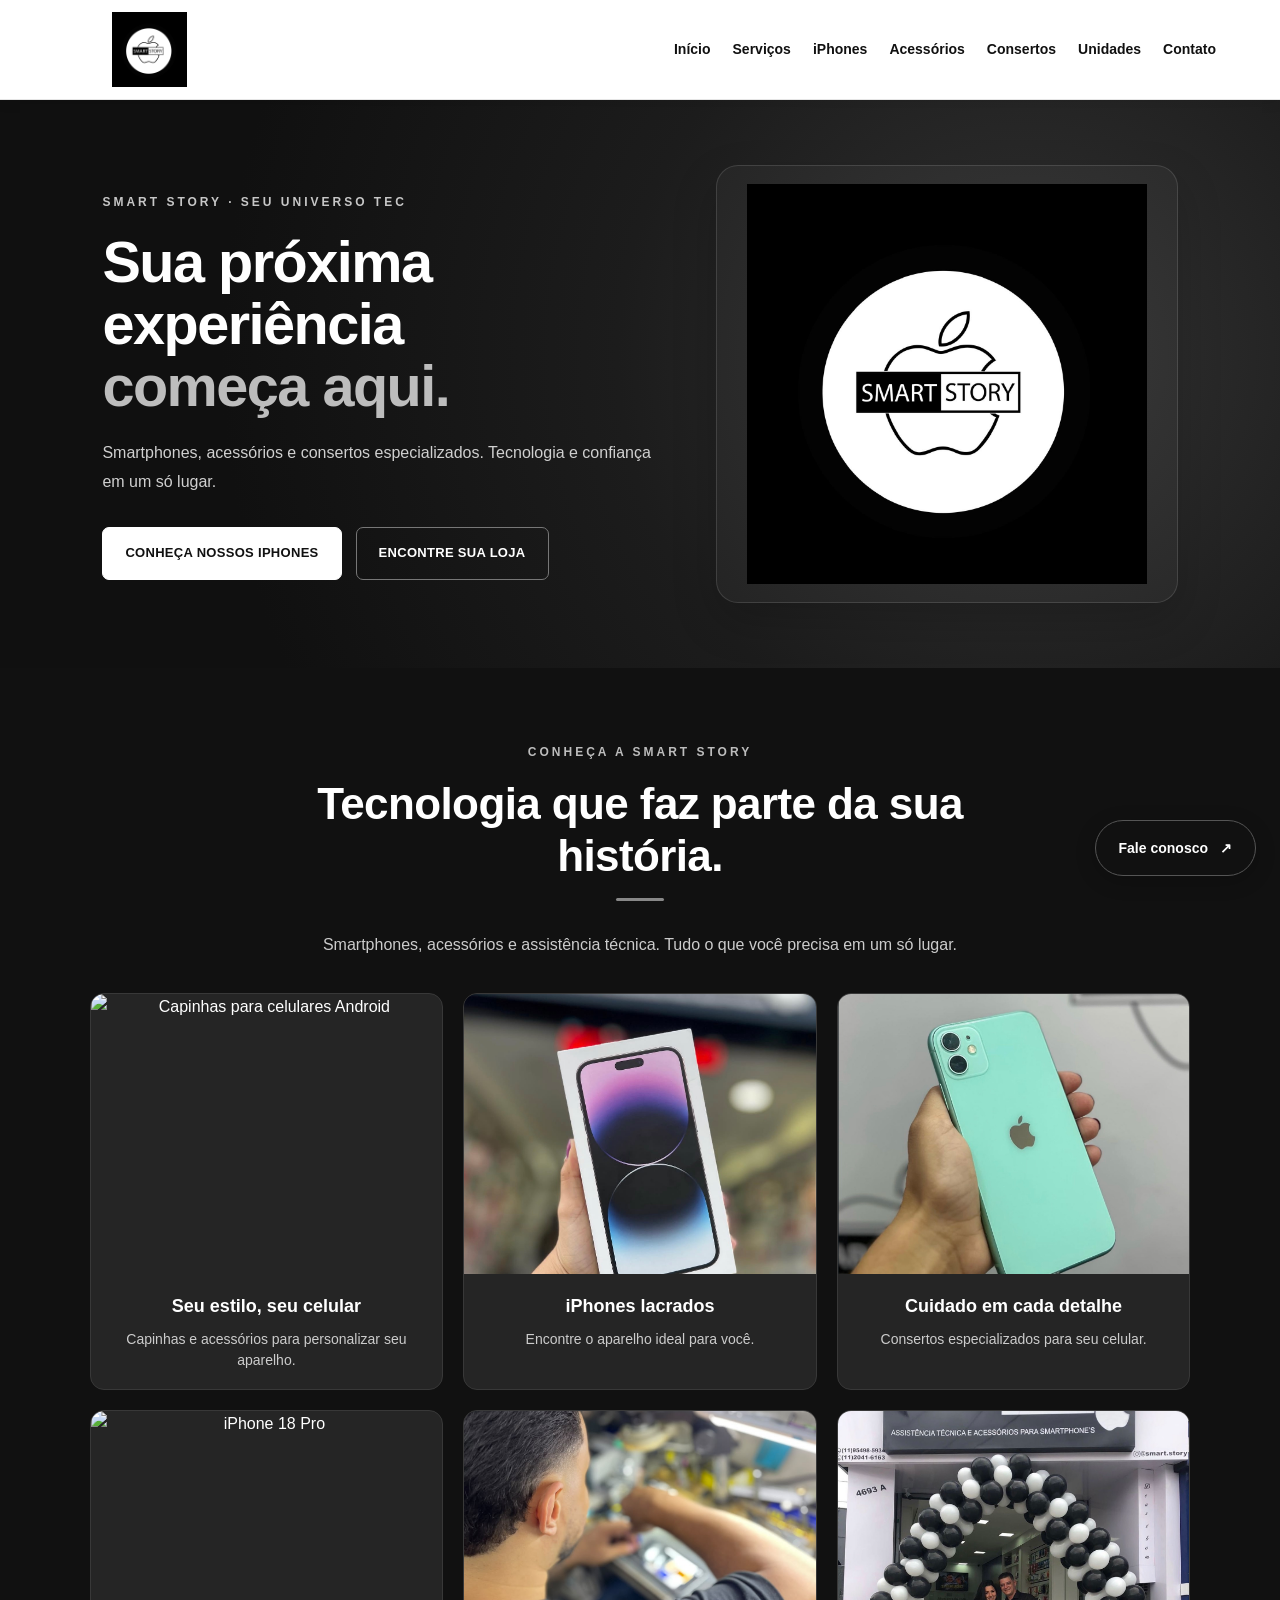
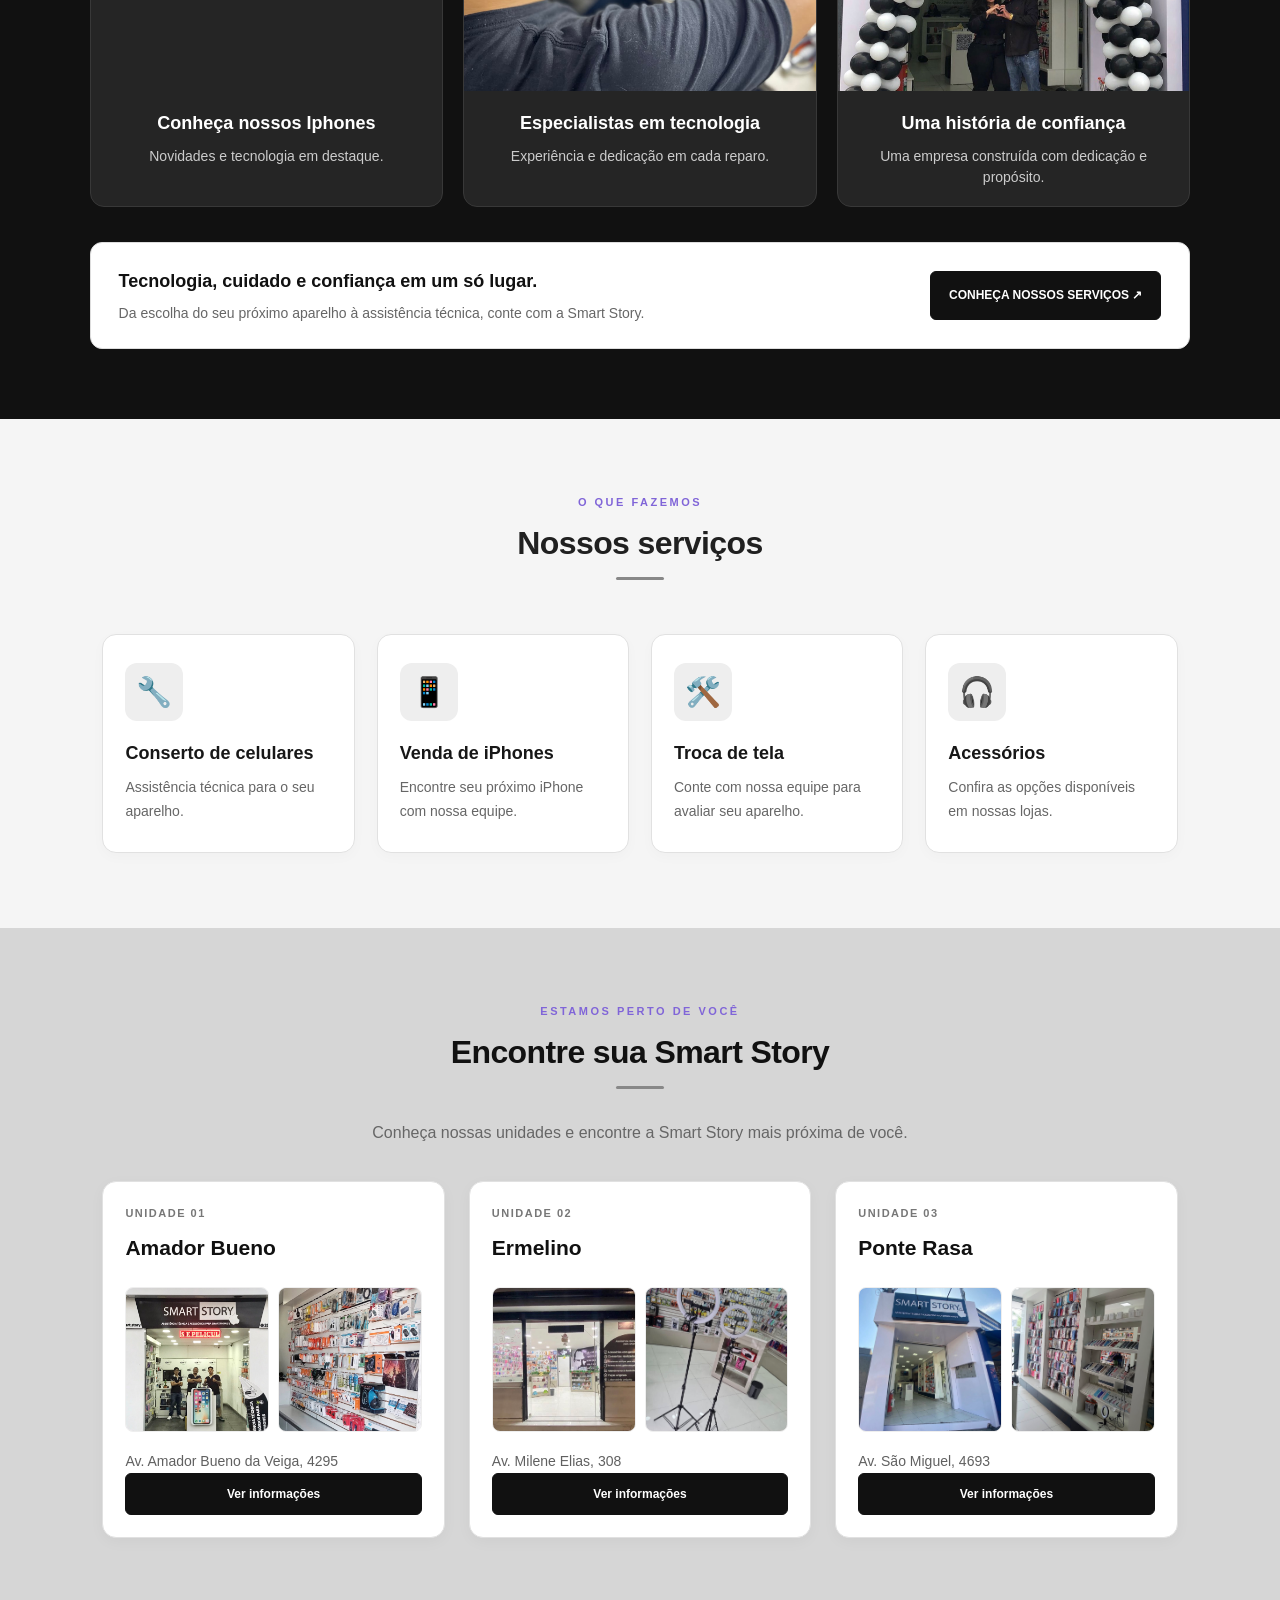
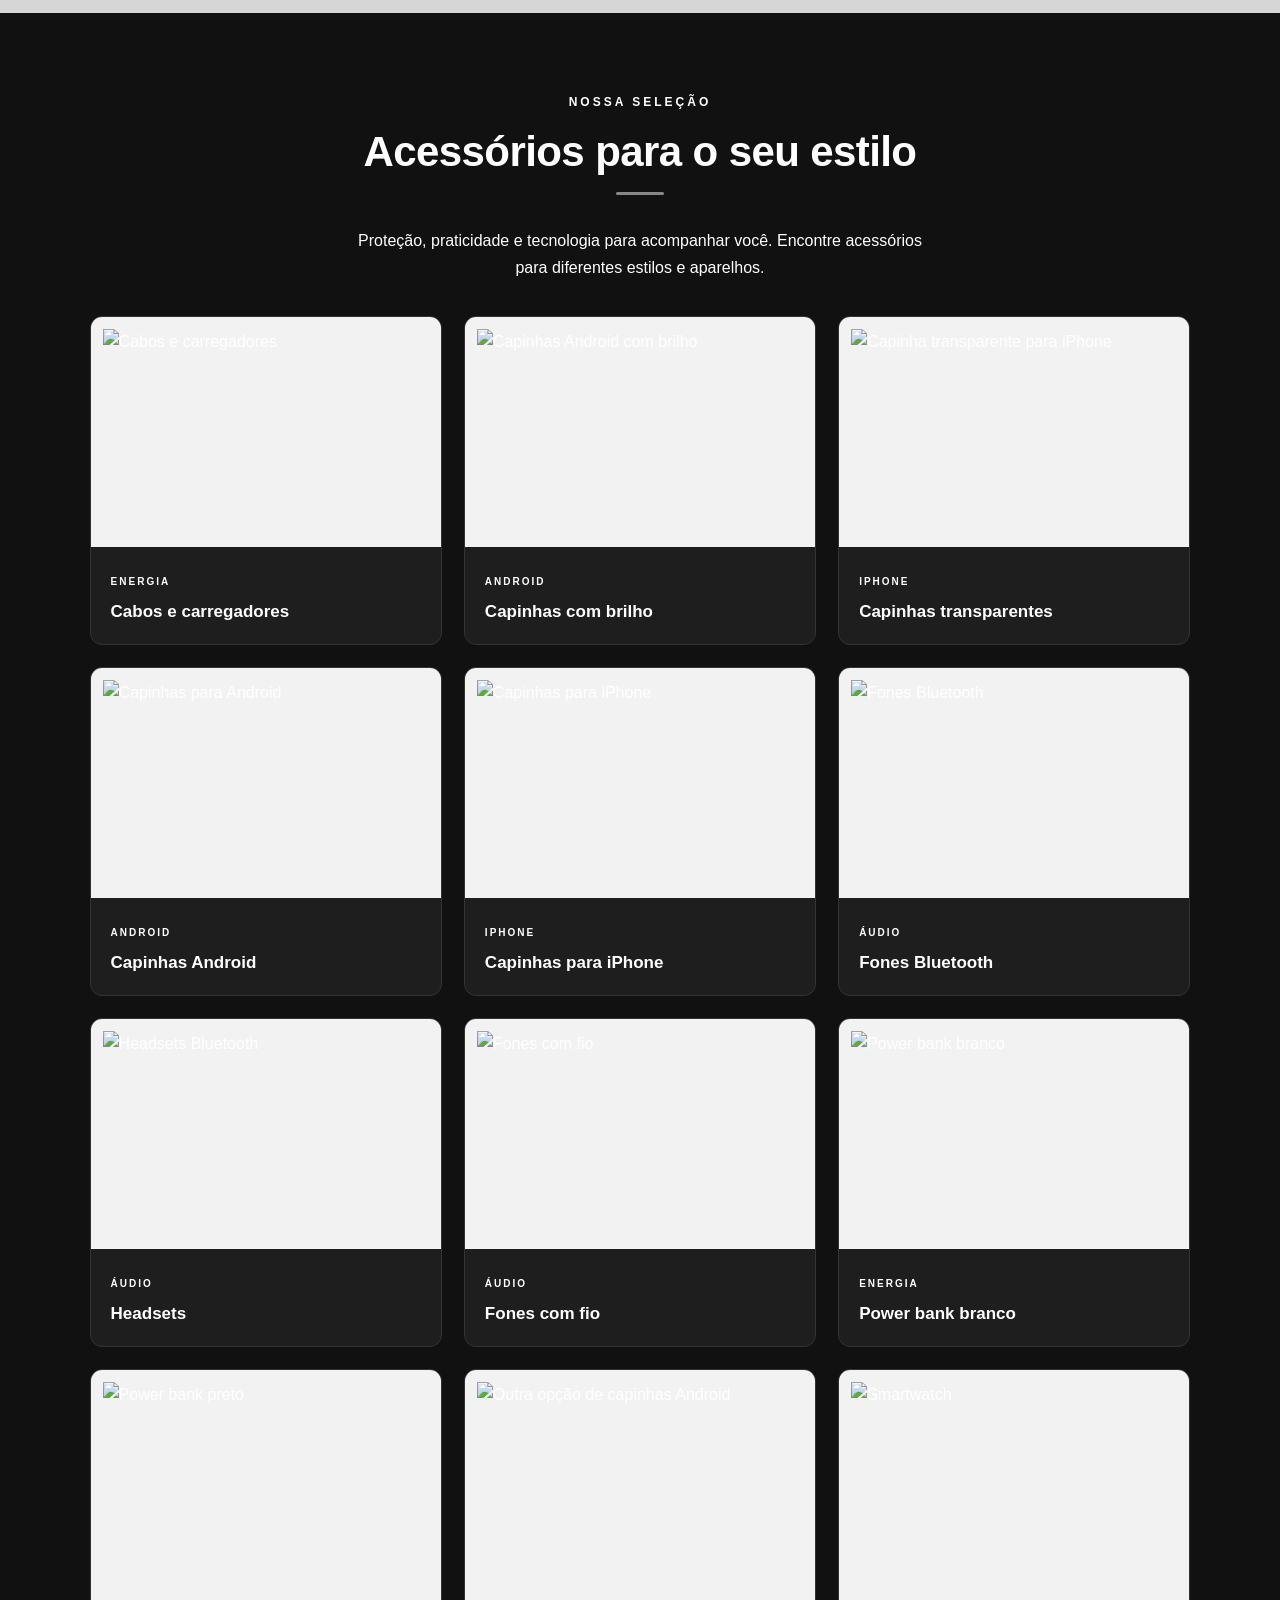
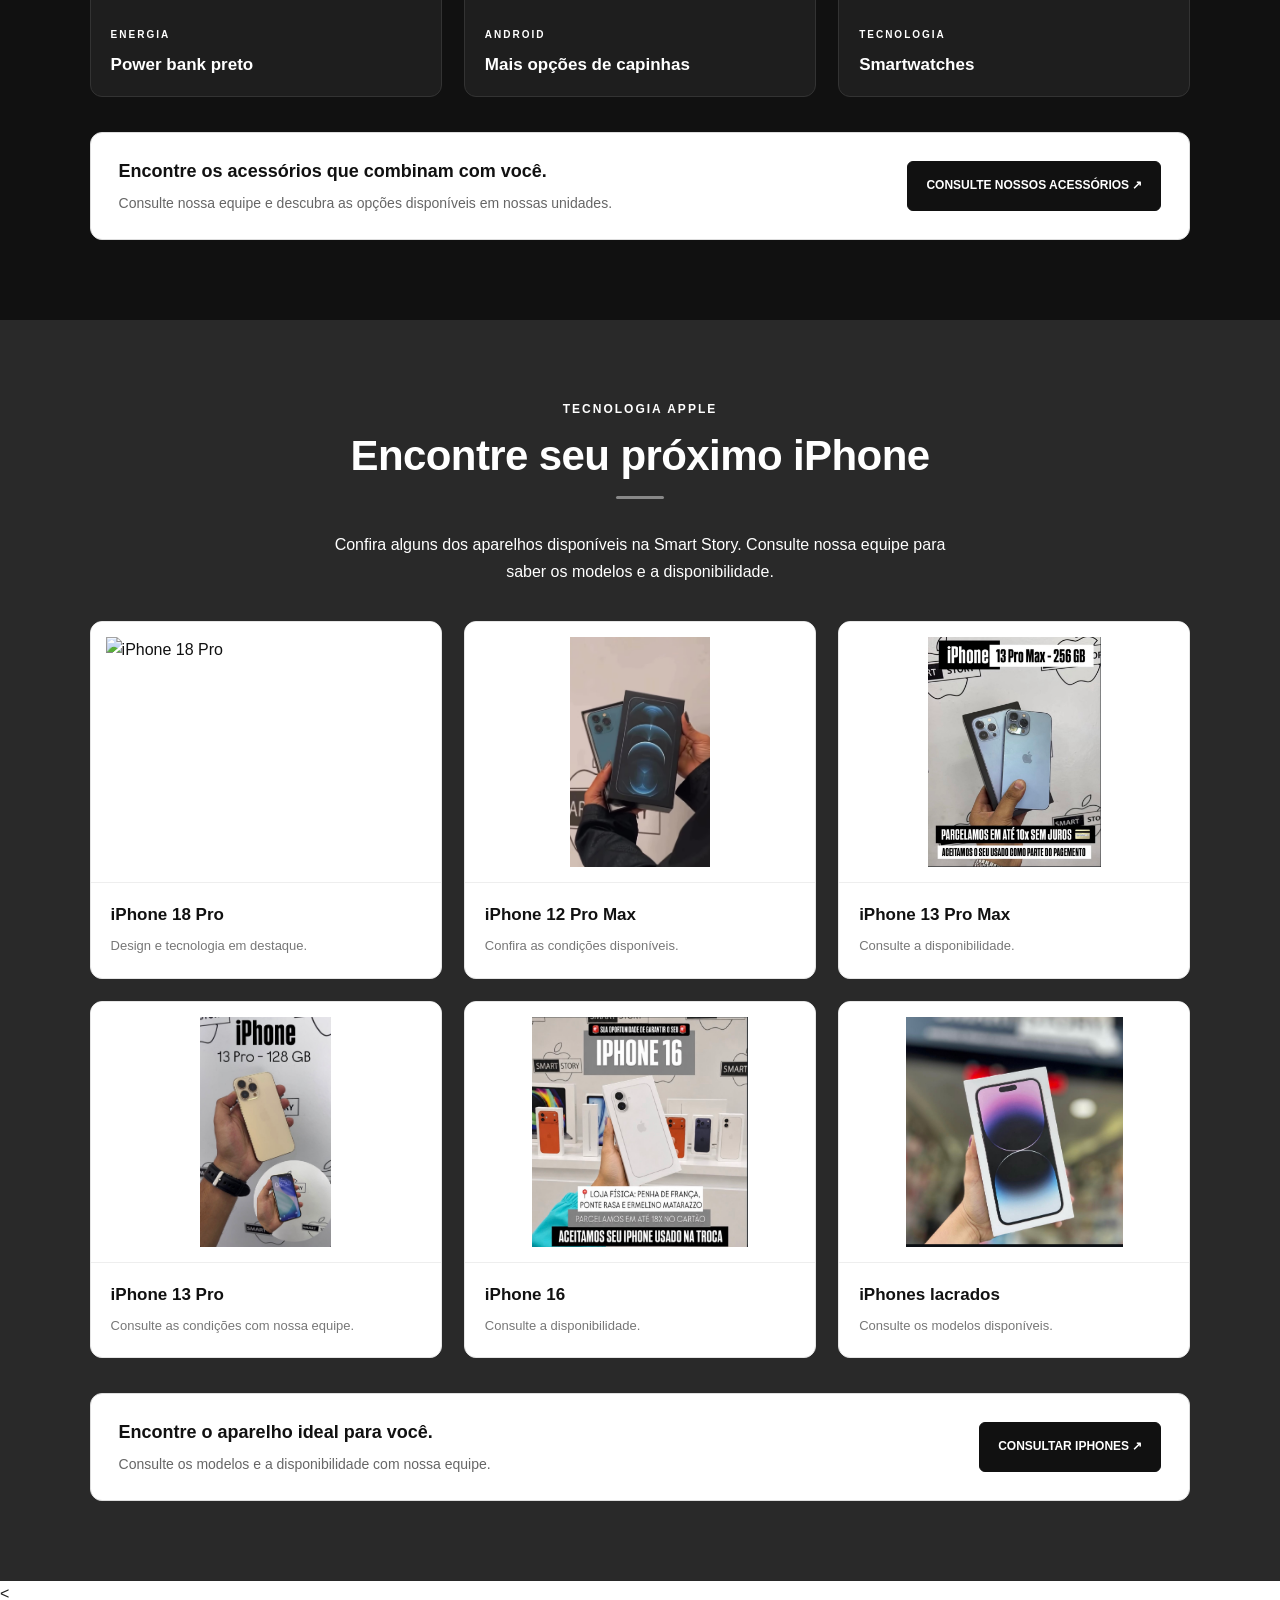
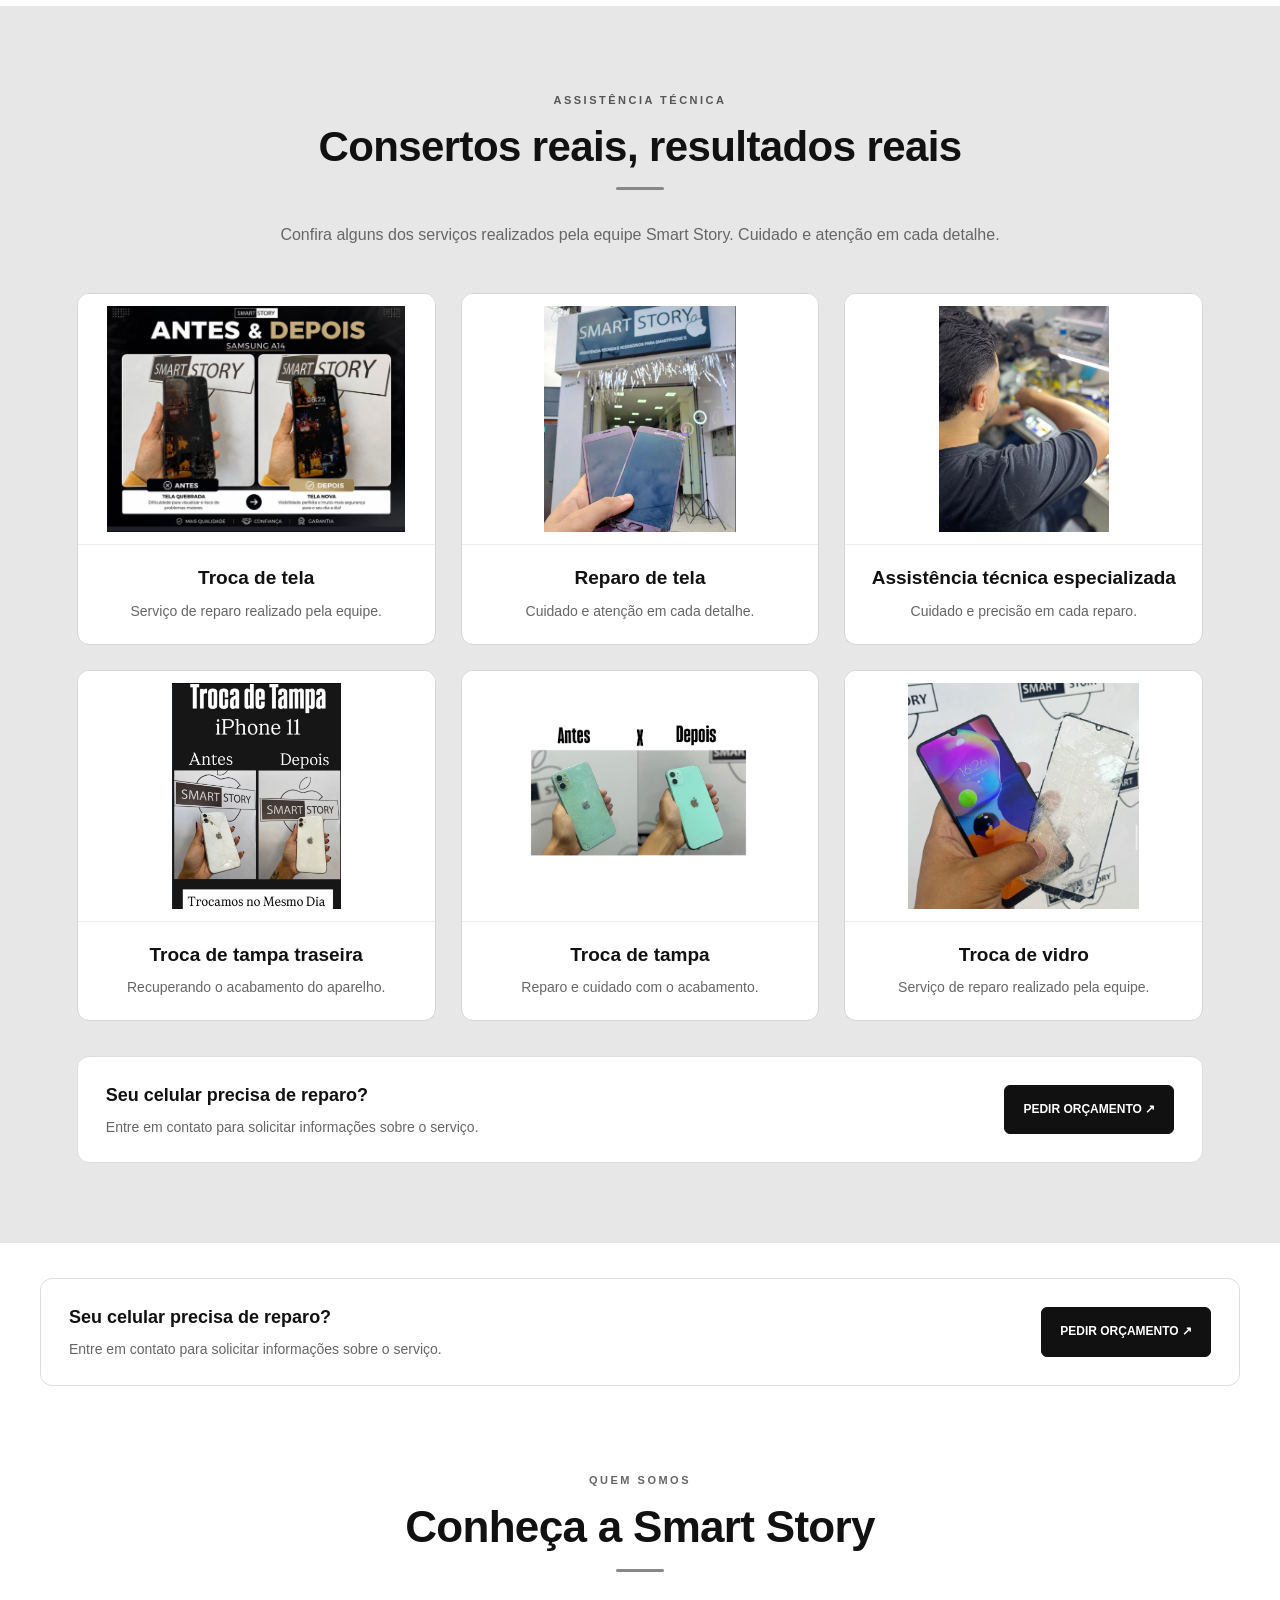
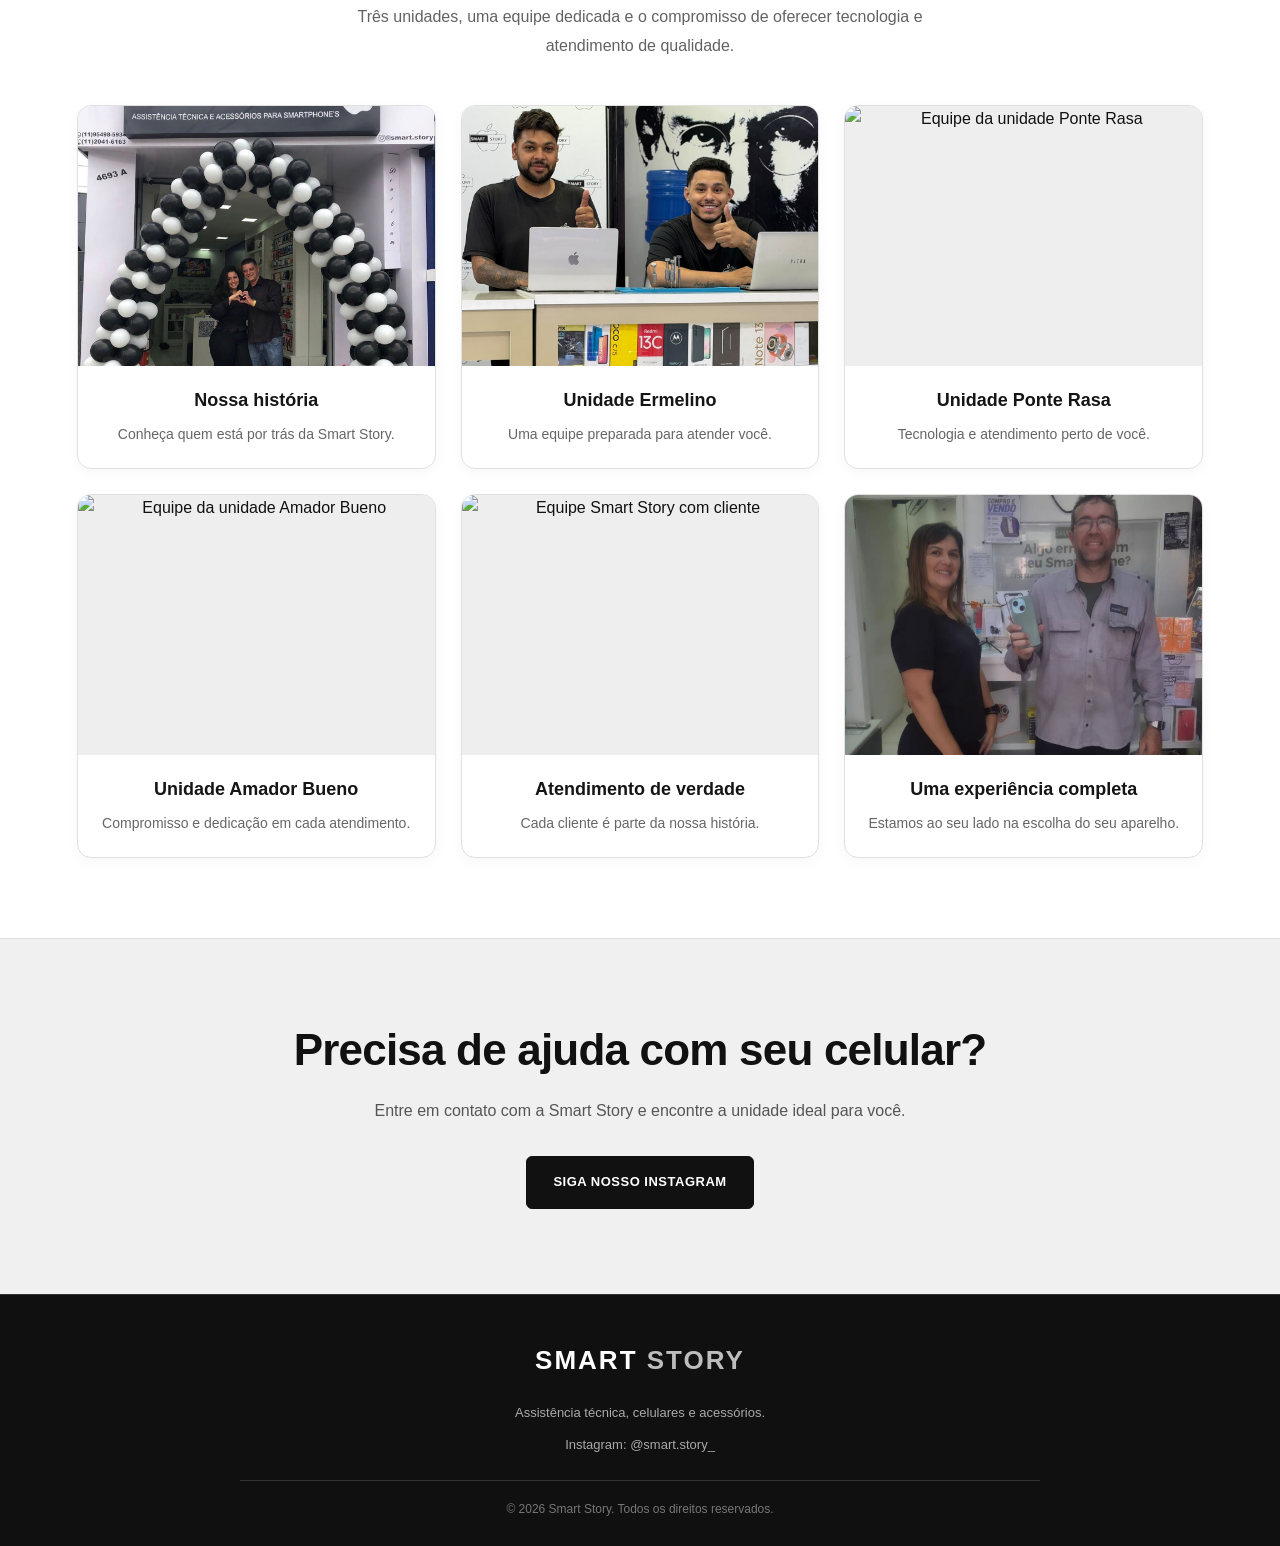
==== commit 9e5da7ef: "Add files via upload" ====
--- a/Smart Story/index.html
+++ b/Smart Story/index.html
@@ -1,144 +1,216 @@
 
 <!DOCTYPE html>
-
 <html lang="pt-BR">
 
 <head>
-
     <meta charset="UTF-8">
-
     <meta name="viewport" content="width=device-width, initial-scale=1.0">
 
-    <title>Smart Story | Assistência Técnica e iPhones</title>
+    <title>Smart Story | Celulares, Acessórios e Assistência Técnica</title>
 
     <link rel="stylesheet" href="style.css">
-
     <script src="script.js" defer></script>
 
+    <!-- Google Ads -->
+    <script async src="https://www.googletagmanager.com/gtag/js?id=AW-18531143336"></script>
+    <script>
+        window.dataLayer = window.dataLayer || [];
+        function gtag(){dataLayer.push(arguments);}
+        gtag('js', new Date());
+        gtag('config', 'AW-18531143336');
+    </script>
 </head>
 
 <body>
 
-    
-<header class="cabecalho-smart">
-    <a href="#inicio" class="logo-smart">
-        <img src="fotos/principal logo smart.png"
-             alt="Smart Story">
-    </a>
-
-    <nav class="menu-smart">
-        <a href="#inicio">Início</a>
-        <a href="#servicos">Serviços</a>
-        <a href="#iphones">iPhones</a>
-        <a href="#acessorios">Acessórios</a>
-        <a href="#consertos">Consertos</a>
-        <a href="#lojas">Unidades</a>
-        <a href="#contato">Contato</a>
-    </nav>
-</header>
+    <!-- CABEÇALHO -->
+    <header class="cabecalho-smart">
+
+        <a href="#inicio" class="logo-smart">
+            <img src="fotos/logo smart novo.jpeg" alt="Smart Story">
+        </a>
+
+        <nav class="menu-smart">
+            <a href="#inicio">Início</a>
+            <a href="#servicos">Serviços</a>
+            <a href="#iphones">iPhones</a>
+            <a href="#acessorios">Acessórios</a>
+            <a href="#consertos">Consertos</a>
+            <a href="#lojas">Unidades</a>
+            <a href="#contato">Contato</a>
+        </nav>
+
+    </header>
 
     <main>
 
-  </body>
-
-    <main>
-        
-<section class="banner-smart" id="inicio">
-    <div class="banner-conteudo">
-        <span class="banner-etiqueta">SMART STORY · SEU UNIVERSO TECH</span>
-
-        <h1>
-            Sua próxima experiência
-            <span>começa aqui.</span>
-        </h1>
-
-        <p>
-            iPhones, acessórios e consertos especializados.
-            Tecnologia e confiança em um só lugar.
-        </p>
-
-        <div class="banner-botoes">
-            <a href="#iphones" class="botao-banner botao-claro">
-                CONHEÇA NOSSOS IPHONES
-            </a>
-
-            <a href="#lojas" class="botao-banner botao-contorno">
-                ENCONTRE SUA LOJA
-            </a>
-        </div>
-    </div>
-
-   <div class="banner-imagem">
-    <img
-        src="fotos/principal logo smart.png"
-        alt="Logo oficial da Smart Story"
-    >
-</div>
-</section>
-
-
-<section class="secao principal-smart" id="destaques">
-    <div class="cabecalho-principal">
-        <span class="subtitulo">CONHEÇA A SMART STORY</span>
-        <h2>Tecnologia que faz parte da sua história.</h2>
-        <p>Seu próximo iPhone, acessórios e serviços especializados em um só lugar.</p>
-    </div>
-
-    <div class="grade-principal">
-
-        <div class="foto-principal">
-            <img src="fotos/principal capa iphone .png"
-                 alt="iPhone com capa">
-            <div class="legenda-principal">
-                <h3>Seu estilo, seu iPhone</h3>
-                <p>Aparelhos e acessórios para você.</p>
-            </div>
-        </div>
-
-        <div class="foto-principal">
-            <img src="fotos/principal iphone lacrado.png"
-                 alt="Caixa de iPhone lacrado">
-            <div class="legenda-principal">
-                <h3>iPhones lacrados</h3>
-                <p>Encontre seu próximo aparelho.</p>
-            </div>
-        </div>
-
-        <div class="foto-principal">
-            <img src="fotos/principal traseira iphone .png"
-                 alt="Tampa traseira verde de iPhone">
-            <div class="legenda-principal">
-                <h3>Consertos especializados</h3>
-                <p>Cuidado e atenção em cada detalhe.</p>
-            </div>
-        </div>
-
-        <div class="foto-principal">
-            <img src="fotos/principal iphone com caixa .png"
-                 alt="iPhone com sua caixa">
-            <div class="legenda-principal">
-                <h3>Seu próximo iPhone está aqui</h3>
-                <p>Conheça nossos aparelhos.</p>
-            </div>
-        </div>
-
-        <div class="foto-principal foto-fundadores">
-            <img src="fotos/principal fundadores .png"
-                 alt="Casal fundador da Smart Story">
-            <div class="legenda-principal">
-                <h3>Uma história de confiança</h3>
-                <p>Conheça quem está por trás da Smart Story.</p>
-            </div>
-        </div>
-
-    </div>
-</section>
-
+        <!-- BANNER PRINCIPAL -->
+        <section class="banner-smart" id="inicio">
+
+            <div class="banner-conteudo">
+
+                <span class="banner-etiqueta">
+                    SMART STORY · SEU UNIVERSO TEC
+                </span>
+
+                <h1>
+                    Sua próxima experiência
+                    <span>começa aqui.</span>
+                </h1>
+
+                <p>
+                    Smartphones, acessórios e consertos especializados.
+                    Tecnologia e confiança em um só lugar.
+                </p>
+
+                <div class="banner-botoes">
+
+                    <a href="#iphones" class="botao-banner botao-claro">
+                        CONHEÇA NOSSOS IPHONES
+                    </a>
+
+                    <a href="#lojas" class="botao-banner botao-contorno">
+                        ENCONTRE SUA LOJA
+                    </a>
+
+                </div>
+
+            </div>
+
+            <div class="banner-imagem">
+                <img src="fotos/logo smart novo.jpeg"
+                     alt="Logo oficial da Smart Story">
+            </div>
+
+        </section>
+
+
+        <!-- DESTAQUES DA SMART STORY -->
+        <section class="secao principal-smart" id="destaques">
+
+            <div class="cabecalho-principal">
+
+                <span class="subtitulo">CONHEÇA A SMART STORY</span>
+
+                <h2>Tecnologia que faz parte da sua história.</h2>
+
+                <p>
+                    Smartphones, acessórios e assistência técnica.
+                    Tudo o que você precisa em um só lugar.
+                </p>
+
+            </div>
+
+            <div class="grade-principal">
+
+                <!-- CAPAS ANDROID -->
+                <div class="foto-principal">
+
+                    <img src="fotos/Capa android 3  novo.jpeg"
+                         alt="Capinhas para celulares Android">
+
+                    <div class="legenda-principal">
+                        <h3>Seu estilo, seu celular</h3>
+                        <p>Capinhas e acessórios para personalizar seu aparelho.</p>
+                    </div>
+
+                </div>
+
+                <!-- IPHONES LACRADOS -->
+                <div class="foto-principal">
+
+                    <img src="fotos/principal iphone lacrado.png"
+                         alt="Caixa de iPhone lacrado">
+
+                    <div class="legenda-principal">
+                        <h3>iPhones lacrados</h3>
+                        <p>Encontre o aparelho ideal para você.</p>
+                    </div>
+
+                </div>
+
+                <!-- CONSERTOS -->
+                <div class="foto-principal">
+
+                    <img src="fotos/principal traseira iphone .png"
+                         alt="Tampa traseira de iPhone">
+
+                    <div class="legenda-principal">
+                        <h3>Cuidado em cada detalhe</h3>
+                        <p>Consertos especializados para seu celular.</p>
+                    </div>
+
+                </div>
+
+                <!-- IPHONE 18 PRO -->
+                <div class="foto-principal">
+
+                    <img src="fotos/iPhone 18 pro novo.jpeg"
+                         alt="iPhone 18 Pro">
+
+                    <div class="legenda-principal">
+                        <h3>Conheça nossos Iphones</h3>
+                        <p>Novidades e tecnologia em destaque.</p>
+                    </div>
+
+                </div>
+
+                <!-- TÉCNICO -->
+                <div class="foto-principal">
+
+                    <img src="fotos/tecnico consertando novo.jpeg"
+                         alt="Técnico realizando manutenção em celular">
+
+                    <div class="legenda-principal">
+                        <h3>Especialistas em tecnologia</h3>
+                        <p>Experiência e dedicação em cada reparo.</p>
+                    </div>
+
+                </div>
+
+                <!-- FUNDADORES -->
+                <div class="foto-principal foto-fundadores">
+
+                    <img src="fotos/principal fundadores .png"
+                         alt="Fundadores da Smart Story">
+
+                    <div class="legenda-principal">
+                        <h3>Uma história de confiança</h3>
+                        <p>Uma empresa construída com dedicação e propósito.</p>
+                    </div>
+
+                </div>
+
+            </div>
+
+            <div class="chamada-secao">
+
+                <div class="chamada-secao-texto">
+                    <strong>Tecnologia, cuidado e confiança em um só lugar.</strong>
+
+                    <p>
+                        Da escolha do seu próximo aparelho à assistência técnica,
+                        conte com a Smart Story.
+                    </p>
+                </div>
+
+                <a href="#servicos" class="botao-cta-secao">
+                    CONHEÇA NOSSOS SERVIÇOS ↗
+                </a>
+
+            </div>
+
+        </section>
+
+
+        <!-- SERVIÇOS -->
         <section id="servicos" class="secao">
+
             <p class="subtitulo">O QUE FAZEMOS</p>
             <h2>Nossos serviços</h2>
 
             <div class="servicos">
+
                 <article class="servico">
                     <div class="icone">🔧</div>
                     <h3>Conserto de celulares</h3>
@@ -162,298 +234,349 @@
                     <h3>Acessórios</h3>
                     <p>Confira as opções disponíveis em nossas lojas.</p>
                 </article>
-            </div>
+
+            </div>
+
         </section>
 
-       
+
+        <!-- UNIDADES -->
+        <section id="lojas" class="secao lojas">
+
+            <p class="subtitulo">ESTAMOS PERTO DE VOCÊ</p>
+
+            <h2>Encontre sua Smart Story</h2>
+
+            <p class="introducao-lojas">
+                Conheça nossas unidades e encontre a Smart Story mais próxima de você.
+            </p>
+
+            <div class="lista-lojas">
+
+                <!-- AMADOR BUENO -->
+                <article class="loja">
+
+                    <p class="etiqueta-loja">UNIDADE 01</p>
+                    <h3>Amador Bueno</h3>
+
+                    <div class="galeria-loja">
+
+                        <img src="fotos/fachada amador .png"
+                             alt="Fachada da Smart Story Amador Bueno">
+
+                        <img src="fotos/interior amador.png"
+                             alt="Interior da Smart Story Amador Bueno">
+
+                    </div>
+
+                    <p>Av. Amador Bueno da Veiga, 4295</p>
+
+                    <button type="button"
+                            class="botao botao-secundario abrir-loja"
+                            data-loja="amador">
+                        Ver informações
+                    </button>
+
+                </article>
+
+
+                <!-- ERMELINO -->
+                <article class="loja">
+
+                    <p class="etiqueta-loja">UNIDADE 02</p>
+                    <h3>Ermelino</h3>
+
+                    <div class="galeria-loja">
+
+                        <img src="fotos/fachada ermelino .png"
+                             alt="Fachada da Smart Story Ermelino">
+
+                        <img src="fotos/interior ermelino.png"
+                             alt="Interior da Smart Story Ermelino">
+
+                    </div>
+
+                    <p>Av. Milene Elias, 308</p>
+
+                    <button type="button"
+                            class="botao botao-secundario abrir-loja"
+                            data-loja="ermelino">
+                        Ver informações
+                    </button>
+
+                </article>
+
+
+                <!-- PONTE RASA -->
+                <article class="loja">
+
+                    <p class="etiqueta-loja">UNIDADE 03</p>
+                    <h3>Ponte Rasa</h3>
+
+                    <div class="galeria-loja">
+
+                        <img src="fotos/fachada ponte rasa.png"
+                             alt="Fachada da Smart Story Ponte Rasa">
+
+                        <img src="fotos/interior ponte rasa .png"
+                             alt="Interior da Smart Story Ponte Rasa">
+
+                    </div>
+
+                    <p>Av. São Miguel, 4693</p>
+
+                    <button type="button"
+                            class="botao botao-secundario abrir-loja"
+                            data-loja="ponte">
+                        Ver informações
+                    </button>
+
+                </article>
+
+            </div>
+
+        </section>
+
+
+        <!-- ACESSÓRIOS -->
+        <section id="acessorios" class="secao secao-acessorios">
+
+            <p class="subtitulo">NOSSA SELEÇÃO</p>
+
+            <h2>Acessórios para o seu estilo</h2>
+
+            <p class="introducao-acessorios">
+                Proteção, praticidade e tecnologia para acompanhar você.
+                Encontre acessórios para diferentes estilos e aparelhos.
+            </p>
+
+            <div class="grade-acessorios">
+
+                <article class="produto-acessorio">
+                    <img src="fotos/Cabos carregador novo.jpeg"
+                         alt="Cabos e carregadores">
+                    <div class="info-acessorio">
+                        <span>ENERGIA</span>
+                        <h3>Cabos e carregadores</h3>
+                    </div>
+                </article>
+
+                <article class="produto-acessorio">
+                    <img src="fotos/Capa android com brilho novo.jpeg"
+                         alt="Capinhas Android com brilho">
+                    <div class="info-acessorio">
+                        <span>ANDROID</span>
+                        <h3>Capinhas com brilho</h3>
+                    </div>
+                </article>
+
+                <article class="produto-acessorio">
+                    <img src="fotos/Capa iphone transparente novo.jpeg"
+                         alt="Capinha transparente para iPhone">
+                    <div class="info-acessorio">
+                        <span>IPHONE</span>
+                        <h3>Capinhas transparentes</h3>
+                    </div>
+                </article>
+
+                <article class="produto-acessorio">
+                    <img src="fotos/Capa android novo.jpeg"
+                         alt="Capinhas para Android">
+                    <div class="info-acessorio">
+                        <span>ANDROID</span>
+                        <h3>Capinhas Android</h3>
+                    </div>
+                </article>
+
+                <article class="produto-acessorio">
+                    <img src="fotos/Capa iphone novo.jpeg"
+                         alt="Capinhas para iPhone">
+                    <div class="info-acessorio">
+                        <span>IPHONE</span>
+                        <h3>Capinhas para iPhone</h3>
+                    </div>
+                </article>
+
+                <article class="produto-acessorio">
+                    <img src="fotos/Fone bluetooth novo.jpeg"
+                         alt="Fones Bluetooth">
+                    <div class="info-acessorio">
+                        <span>ÁUDIO</span>
+                        <h3>Fones Bluetooth</h3>
+                    </div>
+                </article>
+
+                <article class="produto-acessorio">
+                    <img src="fotos/Fone bluetooth headset novo.jpeg"
+                         alt="Headsets Bluetooth">
+                    <div class="info-acessorio">
+                        <span>ÁUDIO</span>
+                        <h3>Headsets</h3>
+                    </div>
+                </article>
+
+                <article class="produto-acessorio">
+                    <img src="fotos/Fone com fio novo .jpeg"
+                         alt="Fones com fio">
+                    <div class="info-acessorio">
+                        <span>ÁUDIO</span>
+                        <h3>Fones com fio</h3>
+                    </div>
+                </article>
+
+                <article class="produto-acessorio">
+                    <img src="fotos/Power bank branco novo.jpeg"
+                         alt="Power bank branco">
+                    <div class="info-acessorio">
+                        <span>ENERGIA</span>
+                        <h3>Power bank branco</h3>
+                    </div>
+                </article>
+
+                <article class="produto-acessorio">
+                    <img src="fotos/Power bank preto novo.jpeg"
+                         alt="Power bank preto">
+                    <div class="info-acessorio">
+                        <span>ENERGIA</span>
+                        <h3>Power bank preto</h3>
+                    </div>
+                </article>
+
+                <article class="produto-acessorio">
+                    <img src="fotos/Capa android 2 novo.jpeg"
+                         alt="Outra opção de capinhas Android">
+                    <div class="info-acessorio">
+                        <span>ANDROID</span>
+                        <h3>Mais opções de capinhas</h3>
+                    </div>
+                </article>
+
+                <article class="produto-acessorio">
+                    <img src="fotos/Smart watch.jpeg"
+                         alt="Smartwatch">
+                    <div class="info-acessorio">
+                        <span>TECNOLOGIA</span>
+                        <h3>Smartwatches</h3>
+                    </div>
+                </article>
+
+            </div>
+
+            <div class="chamada-secao">
+
+                <div class="chamada-secao-texto">
+                    <strong>Encontre os acessórios que combinam com você.</strong>
+                    <p>
+                        Consulte nossa equipe e descubra as opções disponíveis
+                        em nossas unidades.
+                    </p>
+                </div>
+
+                <a href="#" class="botao-cta-secao"
+                   onclick="document.getElementById('menu-contato').open = true; return false;">
+                    CONSULTE NOSSOS ACESSÓRIOS ↗
+                </a>
+
+            </div>
+
+        </section>
+
+
+        <!-- IPHONES -->
+        <section id="iphones" class="secao secao-iphones">
+
+            <p class="subtitulo">TECNOLOGIA APPLE</p>
+
+            <h2>Encontre seu próximo iPhone</h2>
+
+            <p class="introducao-iphones">
+                Confira alguns dos aparelhos disponíveis na Smart Story.
+                Consulte nossa equipe para saber os modelos e a disponibilidade.
+            </p>
+
+            <div class="grade-iphones">
+
+                <article class="produto-iphone">
+                    <img src="fotos/iPhone 18 pro novo.jpeg"
+                         alt="iPhone 18 Pro">
+                    <div class="info-iphone">
+                        <h3>iPhone 18 Pro</h3>
+                        <p>Design e tecnologia em destaque.</p>
+                    </div>
+                </article>
+
+                <article class="produto-iphone">
+                    <img src="fotos/iphone 12 pro max.png"
+                         alt="iPhone 12 Pro Max">
+                    <div class="info-iphone">
+                        <h3>iPhone 12 Pro Max</h3>
+                        <p>Confira as condições disponíveis.</p>
+                    </div>
+                </article>
+
+                <article class="produto-iphone">
+                    <img src="fotos/iphone 13 pro max.png"
+                         alt="iPhone 13 Pro Max">
+                    <div class="info-iphone">
+                        <h3>iPhone 13 Pro Max</h3>
+                        <p>Consulte a disponibilidade.</p>
+                    </div>
+                </article>
+
+                <article class="produto-iphone">
+                    <img src="fotos/iphone 13 pro.png"
+                         alt="iPhone 13 Pro">
+                    <div class="info-iphone">
+                        <h3>iPhone 13 Pro</h3>
+                        <p>Consulte as condições com nossa equipe.</p>
+                    </div>
+                </article>
+
+                <article class="produto-iphone">
+                    <img src="fotos/iphone 16.png"
+                         alt="iPhone 16">
+                    <div class="info-iphone">
+                        <h3>iPhone 16</h3>
+                        <p>Consulte a disponibilidade.</p>
+                    </div>
+                </article>
+
+                <article class="produto-iphone">
+                    <img src="fotos/iphone lacrado.png"
+                         alt="iPhone lacrado">
+                    <div class="info-iphone">
+                        <h3>iPhones lacrados</h3>
+                        <p>Consulte os modelos disponíveis.</p>
+                    </div>
+                </article>
+
+            </div>
+
+            <div class="chamada-secao">
+
+                <div class="chamada-secao-texto">
+                    <strong>Encontre o aparelho ideal para você.</strong>
+                    <p>
+                        Consulte os modelos e a disponibilidade com nossa equipe.
+                    </p>
+                </div>
+
+                <a href="#" class="botao-cta-secao"
+                   onclick="document.getElementById('menu-contato').open = true; return false;">
+                    CONSULTAR IPHONES ↗
+                </a>
+
+            </div>
+
+        </section>
+
+
+        <!-- CONSERTOS -->
+        
 <
-<
-<section id="lojas" class="secao lojas">
-    <p class="subtitulo">ESTAMOS PERTO DE VOCÊ</p>
-    <h2>Encontre sua Smart Story</h2>
-    <p class="introducao-lojas">
-        Conheça nossas unidades e encontre a Smart Story mais próxima de você.
-    </p>
-
-    <div class="lista-lojas">
-
-        <!-- UNIDADE AMADOR BUENO -->
-        <article class="loja">
-            <p class="etiqueta-loja">UNIDADE 01</p>
-            <h3>Amador Bueno</h3>
-
-            <div class="galeria-loja">
-                <img src="fotos/fachada amador .png"
-                     alt="Fachada da Smart Story Amador Bueno">
-                <img src="fotos/interior amador.png"
-                     alt="Interior da Smart Story Amador Bueno">
-            </div>
-
-            <p>Av. Amador Bueno da Veiga, 4295</p>
-
-            <button type="button"
-                    class="botao botao-secundario abrir-loja"
-                    data-loja="amador">
-                Ver informações
-            </button>
-        </article>
-
-        <!-- UNIDADE ERMELINO -->
-        <article class="loja">
-            <p class="etiqueta-loja">UNIDADE 02</p>
-            <h3>Ermelino</h3>
-
-            <div class="galeria-loja">
-                <img src="fotos/fachada ermelino .png"
-                     alt="Fachada da Smart Story Ermelino">
-                <img src="fotos/interior ermelino.png"
-                     alt="Interior da Smart Story Ermelino">
-            </div>
-
-            <p>Av. Milene Elias, 308</p>
-
-            <button type="button"
-                    class="botao botao-secundario abrir-loja"
-                    data-loja="ermelino">
-                Ver informações
-            </button>
-        </article>
-
-        <!-- UNIDADE PONTE RASA -->
-        <article class="loja">
-            <p class="etiqueta-loja">UNIDADE 03</p>
-            <h3>Ponte Rasa</h3>
-
-            <div class="galeria-loja">
-                <img src="fotos/fachada ponte rasa.png"
-                     alt="Fachada da Smart Story Ponte Rasa">
-                <img src="fotos/interior ponte rasa .png"
-                     alt="Interior da Smart Story Ponte Rasa">
-            
-            </div>
-
-            <p>Av. São Miguel, 4693</p>
-
-            <button type="button"
-                    class="botao botao-secundario abrir-loja"
-                    data-loja="ponte">
-                Ver informações
-            </button>
-        </article>
-
-    </div>
-</section>
-
- 
-<!-- GALERIA DE ACESSÓRIOS -->
-<section id="acessorios" class="secao secao-acessorios">
-    <p class="subtitulo">NOSSA SELEÇÃO</p>
-    <h2>Acessórios para o seu estilo</h2>
-    <p class="introducao-acessorios">
-        Proteção, praticidade e tecnologia para acompanhar você.
-    </p>
-
-    <div class="grade-acessorios">
-
-        <article class="produto-acessorio">
-            <img src="fotos/cabos carregador .png" alt="Cabos e carregadores">
-            <div class="info-acessorio">
-                <span>ENERGIA</span>
-                <h3>Cabos e carregadores</h3>
-            </div>
-        </article>
-
-        <article class="produto-acessorio">
-            <img src="fotos/capa android com brilho .png" alt="Capinha Android com brilho">
-            <div class="info-acessorio">
-                <span>ANDROID</span>
-                <h3>Capinhas com brilho</h3>
-            </div>
-        </article>
-
-        <article class="produto-acessorio">
-            <img src="fotos/capa iphone transparente c brilho.png" alt="Capinha transparente com brilho para iPhone">
-            <div class="info-acessorio">
-                <span>IPHONE</span>
-                <h3>Capinhas transparentes</h3>
-            </div>
-        </article>
-
-        <article class="produto-acessorio">
-            <img src="fotos/capas android .png" alt="Capinhas Android">
-            <div class="info-acessorio">
-                <span>ANDROID</span>
-                <h3>Capinhas Android</h3>
-            </div>
-        </article>
-
-        <article class="produto-acessorio">
-            <img src="fotos/capas de iphone .png" alt="Capinhas para iPhone">
-            <div class="info-acessorio">
-                <span>IPHONE</span>
-                <h3>Capinhas para iPhone</h3>
-            </div>
-        </article>
-
-        <article class="produto-acessorio">
-            <img src="fotos/fone bluetooth .png" alt="Fone Bluetooth">
-            <div class="info-acessorio">
-                <span>ÁUDIO</span>
-                <h3>Fones Bluetooth</h3>
-            </div>
-        </article>
-
-        <article class="produto-acessorio">
-            <img src="fotos/fone bluetooth headset.png" alt="Headset Bluetooth">
-            <div class="info-acessorio">
-                <span>ÁUDIO</span>
-                <h3>Headsets</h3>
-            </div>
-        </article>
-
-        <article class="produto-acessorio">
-            <img src="fotos/fone com fio .png" alt="Fone com fio">
-            <div class="info-acessorio">
-                <span>ÁUDIO</span>
-                <h3>Fones com fio</h3>
-            </div>
-        </article>
-
-        <article class="produto-acessorio">
-            <img src="fotos/kit capa deiphone e capa fone.png" alt="Kit de capinha e capa de fone">
-            <div class="info-acessorio">
-                <span>KITS</span>
-                <h3>Kit de acessórios</h3>
-            </div>
-        </article>
-
-        <article class="produto-acessorio">
-            <img src="fotos/kit capa deiphone, capa fone e capa relogio.png" alt="Kit de capinha, capa de fone e capa de relógio">
-            <div class="info-acessorio">
-                <span>KITS</span>
-                <h3>Kit completo</h3>
-            </div>
-        </article>
-
-        <article class="produto-acessorio">
-            <img src="fotos/power bank branco .png" alt="Power bank branco">
-            <div class="info-acessorio">
-                <span>ENERGIA</span>
-                <h3>Power bank branco</h3>
-            </div>
-        </article>
-
-        <article class="produto-acessorio">
-            <img src="fotos/power bank preto.png" alt="Power bank preto">
-            <div class="info-acessorio">
-                <span>ENERGIA</span>
-                <h3>Power bank preto</h3>
-            </div>
-        </article>
-
-        <article class="produto-acessorio">
-            <img src="fotos/suporte celular.png" alt="Suporte para celular">
-            <div class="info-acessorio">
-                <span>PRATICIDADE</span>
-                <h3>Suportes para celular</h3>
-            </div>
-        </article>
-
-    </div>
-<div class="chamada-secao">
-    <div class="chamada-secao-texto">
-        <strong>Procurando um acessório específico?</strong>
-        <p>Consulte as opções disponíveis em nossas unidades.</p>
-    </div>
-    <a href="#" class="botao-cta-secao"
-   onclick="document.getElementById('menu-contato').open = true; return false;">
-        CONSULTAR ACESSÓRIOS ↗
-    </a>
-</div>
-
-</section>
- 
-<!-- GALERIA DE IPHONES -->
-<section id="iphones" class="secao secao-iphones">
-    <p class="subtitulo">TECNOLOGIA APPLE</p>
-    <h2>Encontre seu próximo iPhone</h2>
-    <p class="introducao-iphones">
-        Confira alguns dos aparelhos disponíveis na Smart Story.
-        Consulte nossa equipe para saber os modelos e a disponibilidade.
-    </p>
-
-    <div class="grade-iphones">
-
-        <article class="produto-iphone">
-            <img src="fotos/iphone 12 pro max frente.png" alt="iPhone 12 Pro Max de frente">
-            <div class="info-iphone">
-                <h3>iPhone 12 Pro Max</h3>
-                <p>Design premium e tela ampla.</p>
-            </div>
-        </article>
-
-        <article class="produto-iphone">
-            <img src="fotos/iphone 12 pro max.png" alt="iPhone 12 Pro Max">
-            <div class="info-iphone">
-                <h3>iPhone 12 Pro Max</h3>
-                <p>Confira as condições disponíveis.</p>
-            </div>
-        </article>
-
-        <article class="produto-iphone">
-            <img src="fotos/iphone 13 pro max.png" alt="iPhone 13 Pro Max">
-            <div class="info-iphone">
-                <h3>iPhone 13 Pro Max</h3>
-                <p>Consulte a disponibilidade.</p>
-            </div>
-        </article>
-
-        <article class="produto-iphone">
-            <img src="fotos/iphone 13 pro.png" alt="iPhone 13 Pro">
-            <div class="info-iphone">
-                <h3>iPhone 13 Pro</h3>
-                <p>Consulte as condições com nossa equipe.</p>
-            </div>
-        </article>
-
-        <article class="produto-iphone">
-            <img src="fotos/iphone 16.png" alt="iPhone 16">
-            <div class="info-iphone">
-                <h3>iPhone 16</h3>
-                <p>Consulte a disponibilidade.</p>
-            </div>
-        </article>
-
-        <article class="produto-iphone">
-            <img src="fotos/iphone lacrado.png" alt="iPhone lacrado">
-            <div class="info-iphone">
-                <h3>iPhones lacrados</h3>
-                <p>Consulte os modelos disponíveis.</p>
-            </div>
-        </article>
-
-        <article class="produto-iphone">
-            </div>
-        </article>
-
-    </div>
-</section>
-
-<div class="chamada-secao">
-    <div class="chamada-secao-texto">
-        <strong>Encontrou seu próximo iPhone?</strong>
-        <p>Consulte os modelos e a disponibilidade com nossa equipe.</p>
-    </div>
-    <a href="#" class="botao-cta-secao"
-   onclick="document.getElementById('menu-contato').open = true; return false;">
-        CONSULTAR IPHONES ↗
-    </a>
-</div>
-
-
 <section id="consertos" class="secao secao-consertos">
     <div class="titulo-secao">
-        <span>ANTES E DEPOIS</span>
+        <span>ASSISTÊNCIA TÉCNICA</span>
         <h2>Consertos reais, resultados reais</h2>
         <p>
             Confira alguns dos serviços realizados pela equipe Smart Story.
@@ -465,209 +588,292 @@
 
         <article class="card-conserto">
             <img src="fotos/troca de tela antes e depois.png"
-                 alt="Antes e depois de uma troca de tela">
+                 alt="Troca de tela">
             <div class="info-conserto">
                 <h3>Troca de tela</h3>
-                <p>Veja a transformação após o reparo.</p>
+                <p>Serviço de reparo realizado pela equipe.</p>
             </div>
         </article>
 
         <article class="card-conserto">
             <img src="fotos/troca de tela antes e depois 2.png"
-                 alt="Outro exemplo de troca de tela">
+                 alt="Reparo de tela">
             <div class="info-conserto">
                 <h3>Reparo de tela</h3>
-                <p>Mais um registro de serviço realizado.</p>
+                <p>Cuidado e atenção em cada detalhe.</p>
+            </div>
+        </article>
+
+        <article class="card-conserto">
+            <img src="fotos/tecnico consertando novo.jpeg"
+                 alt="Técnico realizando conserto em celular">
+            <div class="info-conserto">
+                <h3>Assistência técnica especializada</h3>
+                <p>Cuidado e precisão em cada reparo.</p>
             </div>
         </article>
 
         <article class="card-conserto">
             <img src="fotos/troca de tampa antes e depois.png"
-                 alt="Antes e depois da troca de tampa">
+                 alt="Troca de tampa traseira">
+            <div class="info-conserto">
+                <h3>Troca de tampa traseira</h3>
+                <p>Recuperando o acabamento do aparelho.</p>
+            </div>
+        </article>
+
+        <article class="card-conserto">
+            <img src="fotos/conserto tampa traseira novo.jpeg"
+                 alt="Conserto de tampa traseira">
             <div class="info-conserto">
                 <h3>Troca de tampa</h3>
-                <p>Recuperação do acabamento do aparelho.</p>
-            </div>
-        </article>
-
-        <article class="card-conserto">
-            <img src="fotos/troca tampa traseira antes (verde).png"
-                 alt="Tampa traseira verde antes do reparo">
-            <div class="info-conserto">
-                <h3>Tampa traseira — antes</h3>
-                <p>Registro do aparelho antes do serviço.</p>
-            </div>
-        </article>
-
-        <article class="card-conserto">
-            <img src="fotos/troca tampa traseira depois (verde).png"
-                 alt="Tampa traseira verde depois do reparo">
-            <div class="info-conserto">
-                <h3>Tampa traseira — depois</h3>
-                <p>Resultado após o reparo.</p>
+                <p>Reparo e cuidado com o acabamento.</p>
             </div>
         </article>
 
         <article class="card-conserto">
             <img src="fotos/troca de vidro.png"
-                 alt="Serviço de troca de vidro">
+                 alt="Troca de vidro">
             <div class="info-conserto">
                 <h3>Troca de vidro</h3>
                 <p>Serviço de reparo realizado pela equipe.</p>
             </div>
         </article>
 
-        <article class="card-conserto">
-            </div>
-        </article>
-
+    </div>
+
+    <div class="chamada-secao">
+        <div class="chamada-secao-texto">
+            <strong>Seu celular precisa de reparo?</strong>
+            <p>
+                Entre em contato para solicitar informações sobre o serviço.
+            </p>
+        </div>
+        <a href="#" class="botao-cta-secao"
+           onclick="document.getElementById('menu-contato').open = true; return false;">
+            PEDIR ORÇAMENTO ↗
+        </a>
     </div>
 </section>
 
-<div class="chamada-secao">
-    <div class="chamada-secao-texto">
-        <strong>Seu celular precisa de reparo?</strong>
-        <p>Entre em contato para solicitar informações sobre o serviço.</p>
+
     </div>
-    <a href="#" class="botao-cta-secao"
-   onclick="document.getElementById('menu-contato').open = true; return false;">
-    PEDIR ORÇAMENTO ↗
-</a>
-</div>
-
-
-<section id="equipe" class="secao secao-equipe">
-    <div class="titulo-secao">
-        <span>QUEM SOMOS</span>
-        <h2>Por trás da Smart Story</h2>
-        <p>
-            Uma equipe que acredita em tecnologia, confiança
-            e atendimento de verdade.
-        </p>
-    </div>
-
-    <div class="grade-equipe">
-
-        <article class="card-equipe">
-            <img
-                src="fotos/equipe da smart.png"
-                alt="Equipe da Smart Story"
-                loading="lazy"
-            >
-            <div class="info-equipe">
-                <h3>Nossa equipe</h3>
-                <p>Pessoas que fazem a Smart Story acontecer.</p>
-            </div>
-        </article>
-
-        <article class="card-equipe">
-            <img
-                src="fotos/equipe fundadores da smart.png"
-                alt="Fundadores da Smart Story"
-                loading="lazy"
-            >
-            <div class="info-equipe">
-                <h3>Nossa história</h3>
-                <p>Conheça quem está por trás da marca.</p>
-            </div>
-        </article>
-
-        <article class="card-equipe">
-            <img
-                src="fotos/equipe familia fundadores .png"
-                alt="Família fundadora da Smart Story"
-                loading="lazy"
-            >
-            <div class="info-equipe">
-                <h3>Uma história de família</h3>
-                <p>Uma marca construída com dedicação.</p>
-            </div>
-        </article>
-
-        <article class="card-equipe">
-            <img
-                src="fotos/equipe venda de iphone com cliente.png"
-                alt="Equipe Smart Story atendendo um cliente"
-                loading="lazy"
-            >
-            <div class="info-equipe">
-                <h3>Atendimento de verdade</h3>
-                <p>Cada cliente faz parte da nossa história.</p>
-            </div>
-        </article>
-
-        <article class="card-equipe">
-            <img
-                src="fotos/equipe venda de iphone com clientes .png"
-                alt="Equipe Smart Story com clientes durante uma venda"
-                loading="lazy"
-            >
-            <div class="info-equipe">
-                <h3>Clientes satisfeitos</h3>
-                <p>Conexões que vão além da tecnologia.</p>
-            </div>
-        </article>
-
-    </div>
-</section>
-
-<details id="menu-contato" class="contato-rapido">
-    <summary class="contato-rapido-botao">
-        Fale conosco <span>↗</span>
-    </summary>
-
-    <div class="painel-contato-rapido">
-        <div class="titulo-contato-rapido">
-            <strong>Como podemos te ajudar?</strong>
-            <p>Escolha onde deseja falar com a Smart Story.</p>
+
+    <div class="chamada-secao">
+        <div class="chamada-secao-texto">
+            <strong>Seu celular precisa de reparo?</strong>
+            <p>
+                Entre em contato para solicitar informações sobre o serviço.
+            </p>
         </div>
-
-        <a class="opcao-contato"
-           href="https://www.instagram.com/smart.story_/"
-           target="_blank" rel="noopener noreferrer">
-            <span>Instagram</span>
-            <span>@smart.story_ ↗</span>
-        </a>
-
-        <a class="opcao-contato"
-           href="https://wa.me/5511960945071"
-           target="_blank" rel="noopener noreferrer">
-            <span>WhatsApp</span>
-            <span>Amador Bueno ↗</span>
-        </a>
-
-        <a class="opcao-contato"
-           href="https://wa.me/5511977236265"
-           target="_blank" rel="noopener noreferrer">
-            <span>WhatsApp</span>
-            <span>Ermelino ↗</span>
-        </a>
-
-        <a class="opcao-contato"
-           href="https://wa.me/5511954985934"
-           target="_blank" rel="noopener noreferrer">
-            <span>WhatsApp</span>
-            <span>Ponte Rasa ↗</span>
+        <a href="#" class="botao-cta-secao"
+           onclick="document.getElementById('menu-contato').open = true; return false;">
+            PEDIR ORÇAMENTO ↗
         </a>
     </div>
-</details>
-
-
+
+        <!-- EQUIPE E FUNDADORES -->
+        <section id="equipe" class="secao secao-equipe">
+
+            <div class="titulo-secao">
+
+                <span>QUEM SOMOS</span>
+
+                <h2>Conheça a Smart Story</h2>
+
+                <p>
+                    Três unidades, uma equipe dedicada e o compromisso
+                    de oferecer tecnologia e atendimento de qualidade.
+                </p>
+
+            </div>
+
+            <div class="grade-equipe">
+
+                <!-- FUNDADORES -->
+                <article class="card-equipe">
+
+                    <img src="fotos/equipe fundadores da smart.png"
+                         alt="Fundadores da Smart Story"
+                         loading="lazy">
+
+                    <div class="info-equipe">
+                        <h3>Nossa história</h3>
+                        <p>Conheça quem está por trás da Smart Story.</p>
+                    </div>
+
+                </article>
+
+                <!-- ERMELINO -->
+                <article class="card-equipe">
+
+                    <img src="fotos/equipe ermelino .jpeg"
+                         alt="Equipe da unidade Ermelino"
+                         loading="lazy">
+
+                    <div class="info-equipe">
+                        <h3>Unidade Ermelino</h3>
+                        <p>Uma equipe preparada para atender você.</p>
+                    </div>
+
+                </article>
+
+                <!-- PONTE RASA -->
+                <article class="card-equipe">
+
+                    <img src="fotos/Equipe ponte rasa novo.jpeg"
+                         alt="Equipe da unidade Ponte Rasa"
+                         loading="lazy">
+
+                    <div class="info-equipe">
+                        <h3>Unidade Ponte Rasa</h3>
+                        <p>Tecnologia e atendimento perto de você.</p>
+                    </div>
+
+                </article>
+
+                <!-- AMADOR BUENO -->
+                <article class="card-equipe">
+
+                    <img src="fotos/Equipe amador novo.jpeg"
+                         alt="Equipe da unidade Amador Bueno"
+                         loading="lazy">
+
+                    <div class="info-equipe">
+                        <h3>Unidade Amador Bueno</h3>
+                        <p>Compromisso e dedicação em cada atendimento.</p>
+                    </div>
+
+                </article>
+
+                <!-- EQUIPE E CLIENTE -->
+                <article class="card-equipe">
+
+                    <img src="fotos/Equipe com cliente.jpeg"
+                         alt="Equipe Smart Story com cliente"
+                         loading="lazy">
+
+                    <div class="info-equipe">
+                        <h3>Atendimento de verdade</h3>
+                        <p>Cada cliente é parte da nossa história.</p>
+                    </div>
+
+                </article>
+
+                <!-- VENDA DE IPHONE -->
+                <article class="card-equipe">
+
+                    <img src="fotos/cliente.jpeg"
+                         alt="Equipe atendendo cliente durante uma venda"
+                         loading="lazy">
+
+                    <div class="info-equipe">
+                        <h3>Uma experiência completa</h3>
+                        <p>Estamos ao seu lado na escolha do seu aparelho.</p>
+                    </div>
+
+                </article>
+
+            </div>
+
+        </section>
+
+        <!-- CONTATO RÁPIDO -->
+        <details id="menu-contato" class="contato-rapido">
+
+            <summary class="contato-rapido-botao">
+                Fale conosco <span>↗</span>
+            </summary>
+
+            <div class="painel-contato-rapido">
+
+                <div class="titulo-contato-rapido">
+                    <strong>Como podemos te ajudar?</strong>
+                    <p>Escolha onde deseja falar com a Smart Story.</p>
+                </div>
+
+                <a class="opcao-contato"
+                   href="https://www.instagram.com/smart.story_/"
+                   target="_blank"
+                   rel="noopener noreferrer">
+
+                    <span>Instagram</span>
+                    <span>@smart.story_ ↗</span>
+
+                </a>
+
+                <a class="opcao-contato"
+                   href="https://wa.me/5511960945071"
+                   onclick="gtag('event', 'conversion', {'send_to': 'AW-18531143336/46YGCMfMpq0dEKidq4RF'});"
+                   target="_blank"
+                   rel="noopener noreferrer">
+
+                    <span>WhatsApp</span>
+                    <span>Amador Bueno ↗</span>
+
+                </a>
+
+                <a class="opcao-contato"
+                   href="https://wa.me/5511977236265"
+                   onclick="gtag('event', 'conversion', {'send_to': 'AW-18531143336/46YGCMfMpq0dEKidq4RF'});"
+                   target="_blank"
+                   rel="noopener noreferrer">
+
+                    <span>WhatsApp</span>
+                    <span>Ermelino ↗</span>
+
+                </a>
+
+                <a class="opcao-contato"
+                   href="https://wa.me/5511954985934"
+                   onclick="gtag('event', 'conversion', {'send_to': 'AW-18531143336/46YGCMfMpq0dEKidq4RF'});"
+                   target="_blank"
+                   rel="noopener noreferrer">
+
+                    <span>WhatsApp</span>
+                    <span>Ponte Rasa ↗</span>
+
+                </a>
+
+            </div>
+
+        </details>
+
+
+        <!-- CONTATO FINAL -->
         <section id="contato" class="contato">
+
             <h2>Precisa de ajuda com seu celular?</h2>
-            <p>Entre em contato com a Smart Story e encontre a unidade ideal para você.</p>
+
+            <p>
+                Entre em contato com a Smart Story e encontre a unidade ideal para você.
+            </p>
+
             <a href="https://www.instagram.com/smart.story_/"
-               target="_blank" rel="noopener noreferrer" class="botao">
+               target="_blank"
+               rel="noopener noreferrer"
+               class="botao">
+
                 SIGA NOSSO INSTAGRAM
+
             </a>
+
         </section>
+
     </main>
 
+
+    <!-- RODAPÉ -->
     <footer>
-        <a href="#" class="logo">SMART <span>STORY</span></a>
-        <p>Assistência técnica, iPhones e acessórios.</p>
+
+        <a href="#" class="logo">
+            SMART <span>STORY</span>
+        </a>
+
+        <p>Assistência técnica, celulares e acessórios.</p>
         <p>Instagram: @smart.story_</p>
         <p>© 2026 Smart Story. Todos os direitos reservados.</p>
+
     </footer>
 
 </body>
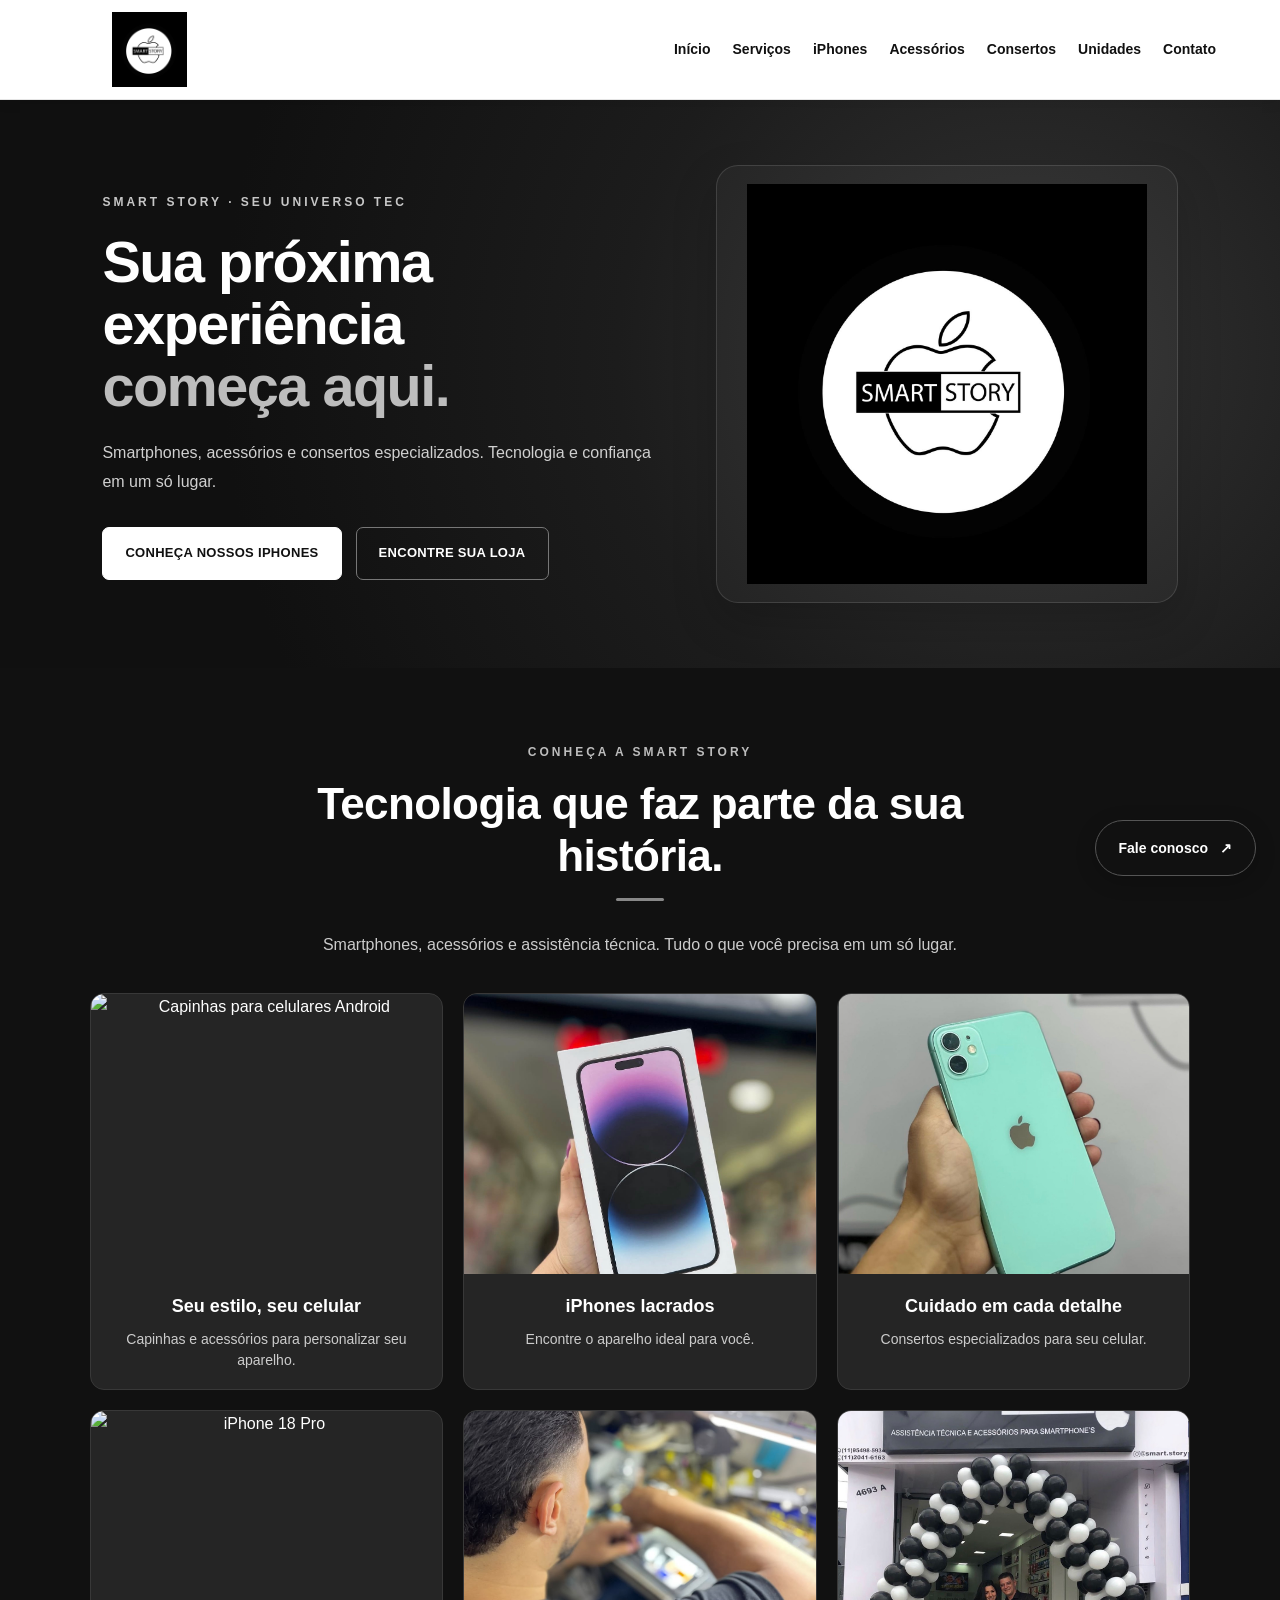
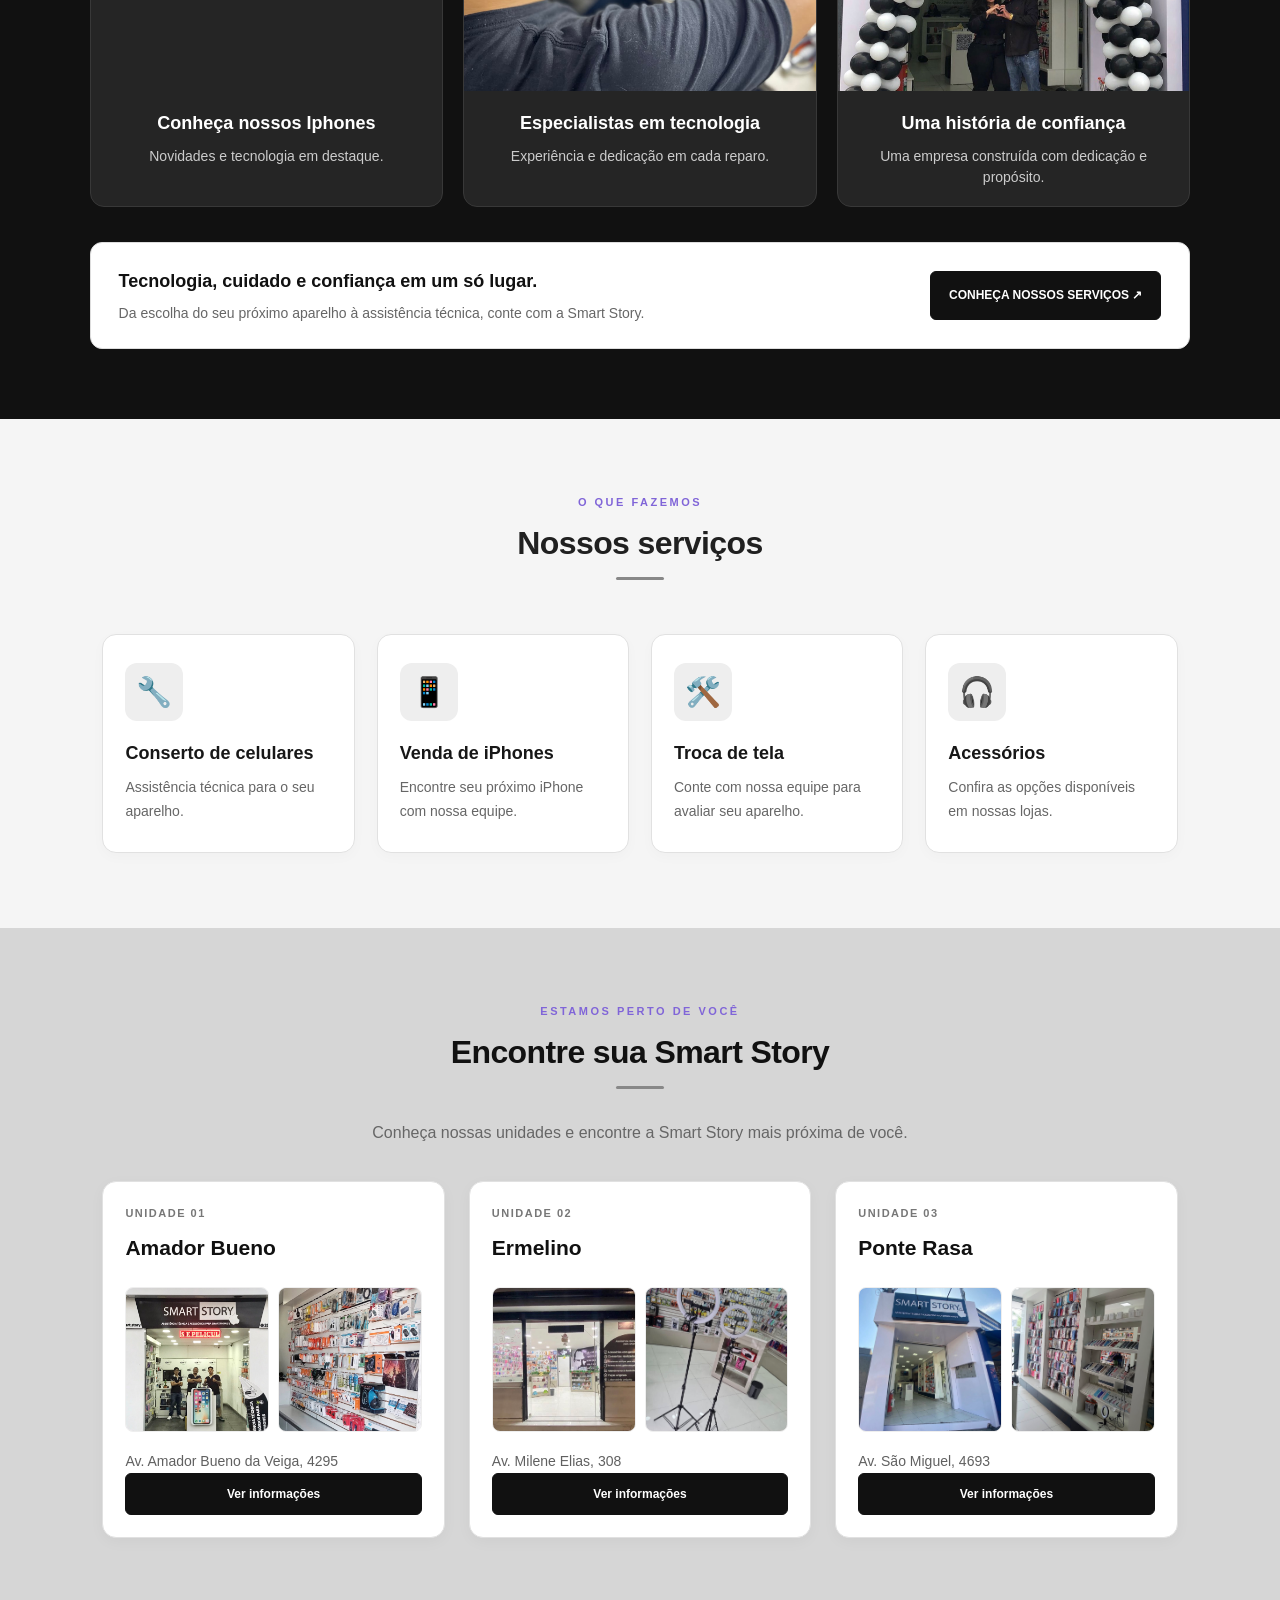
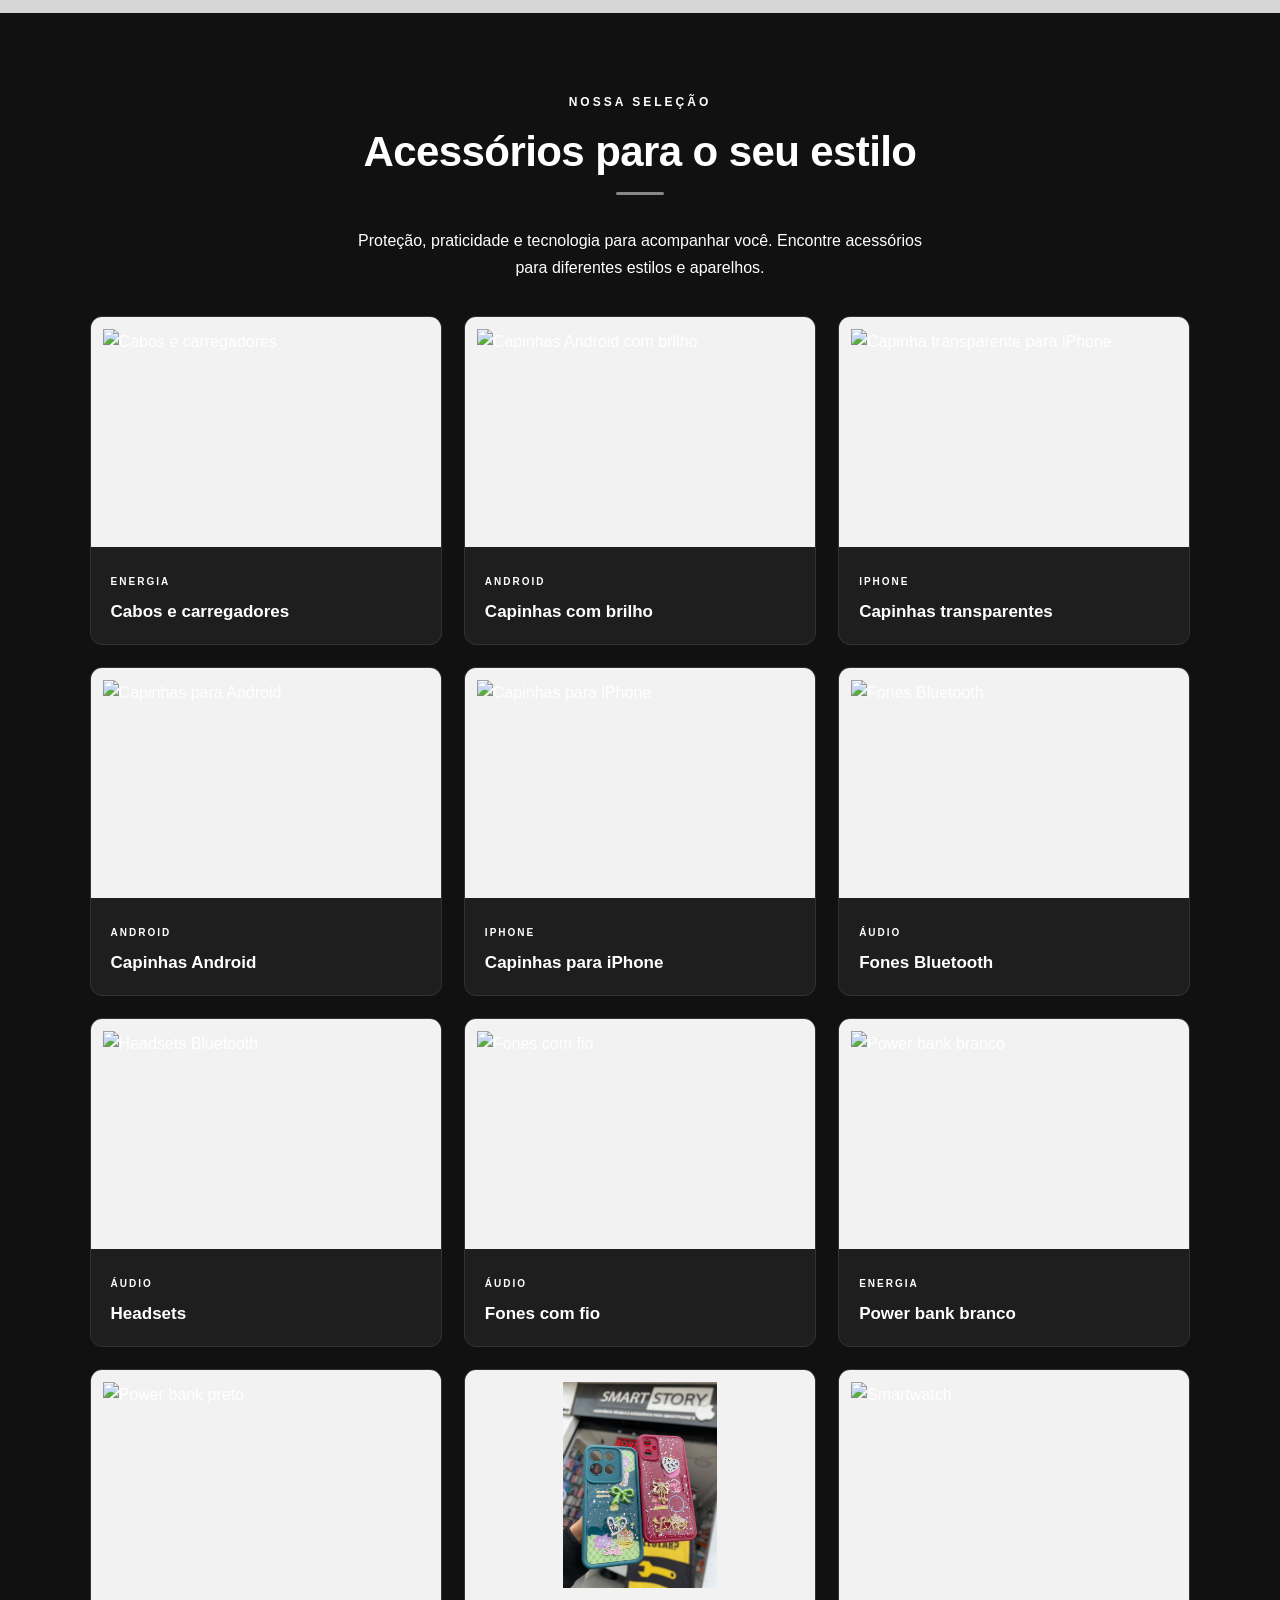
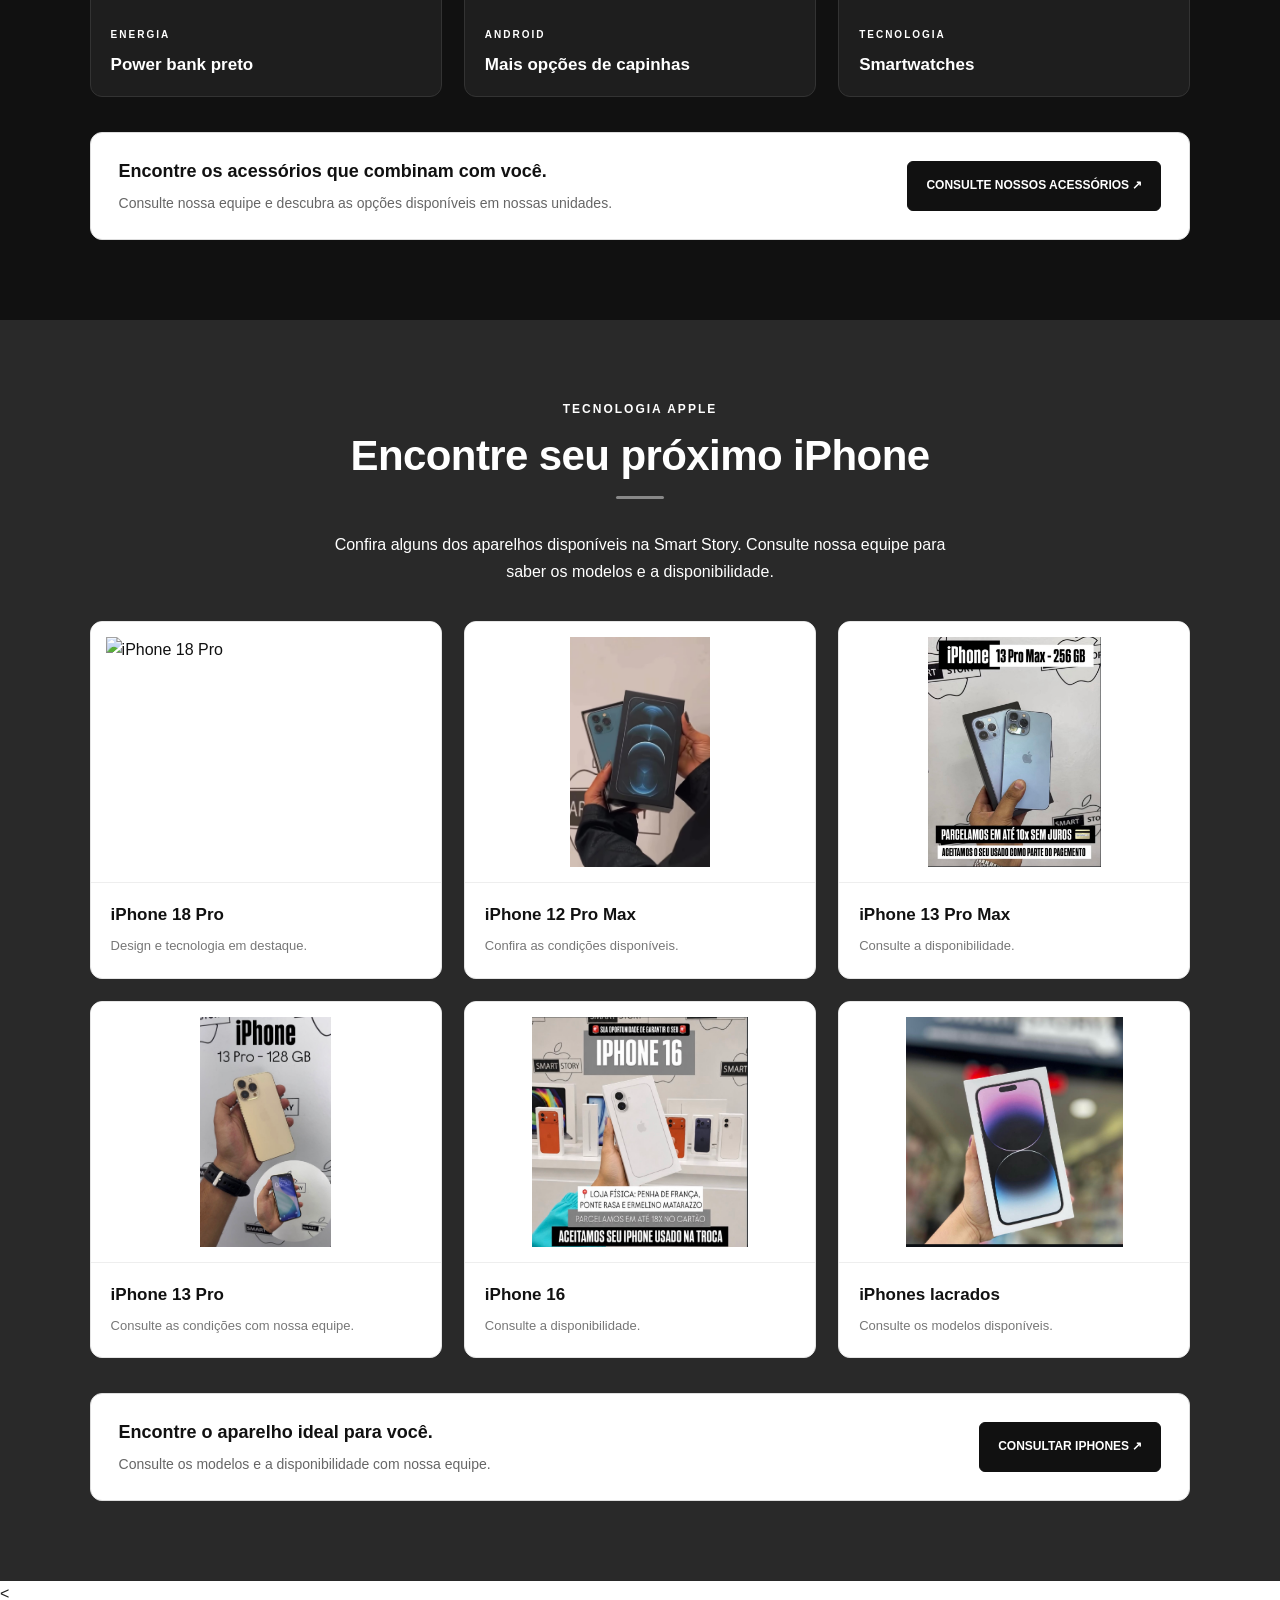
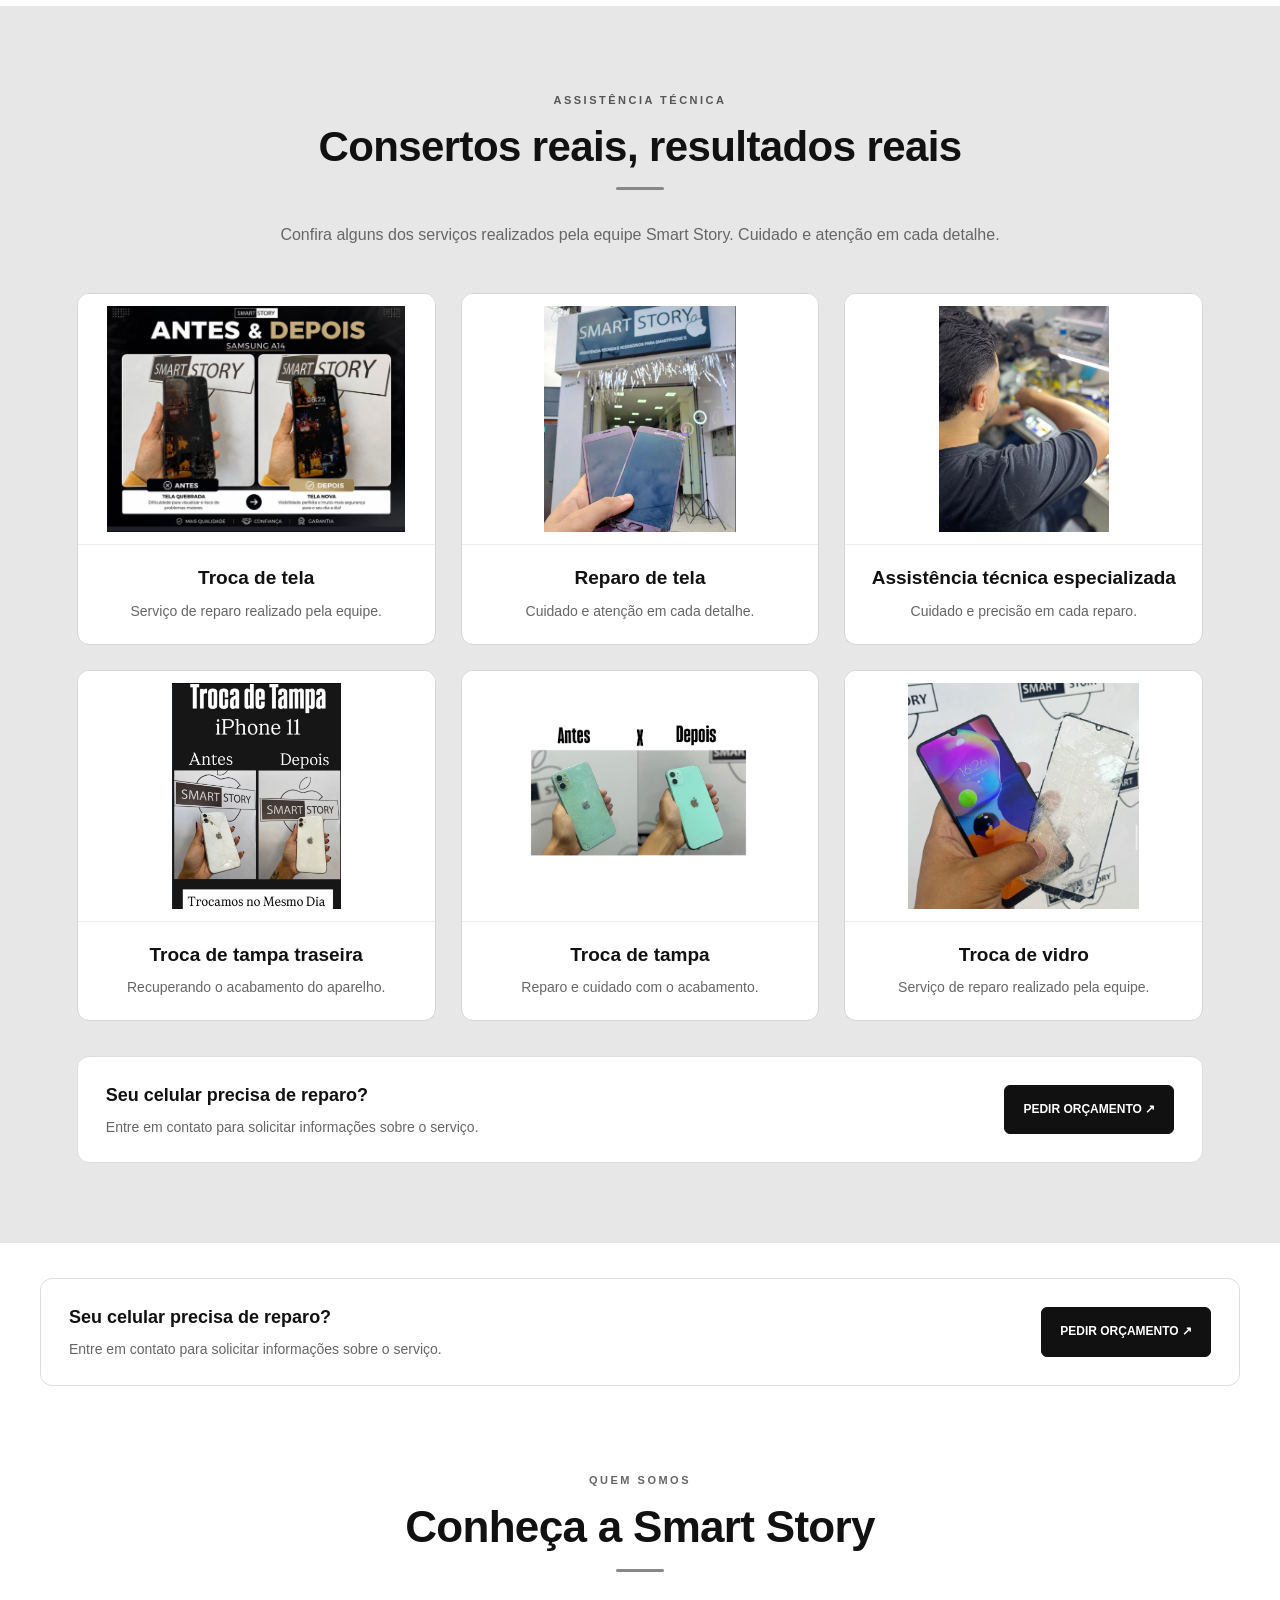
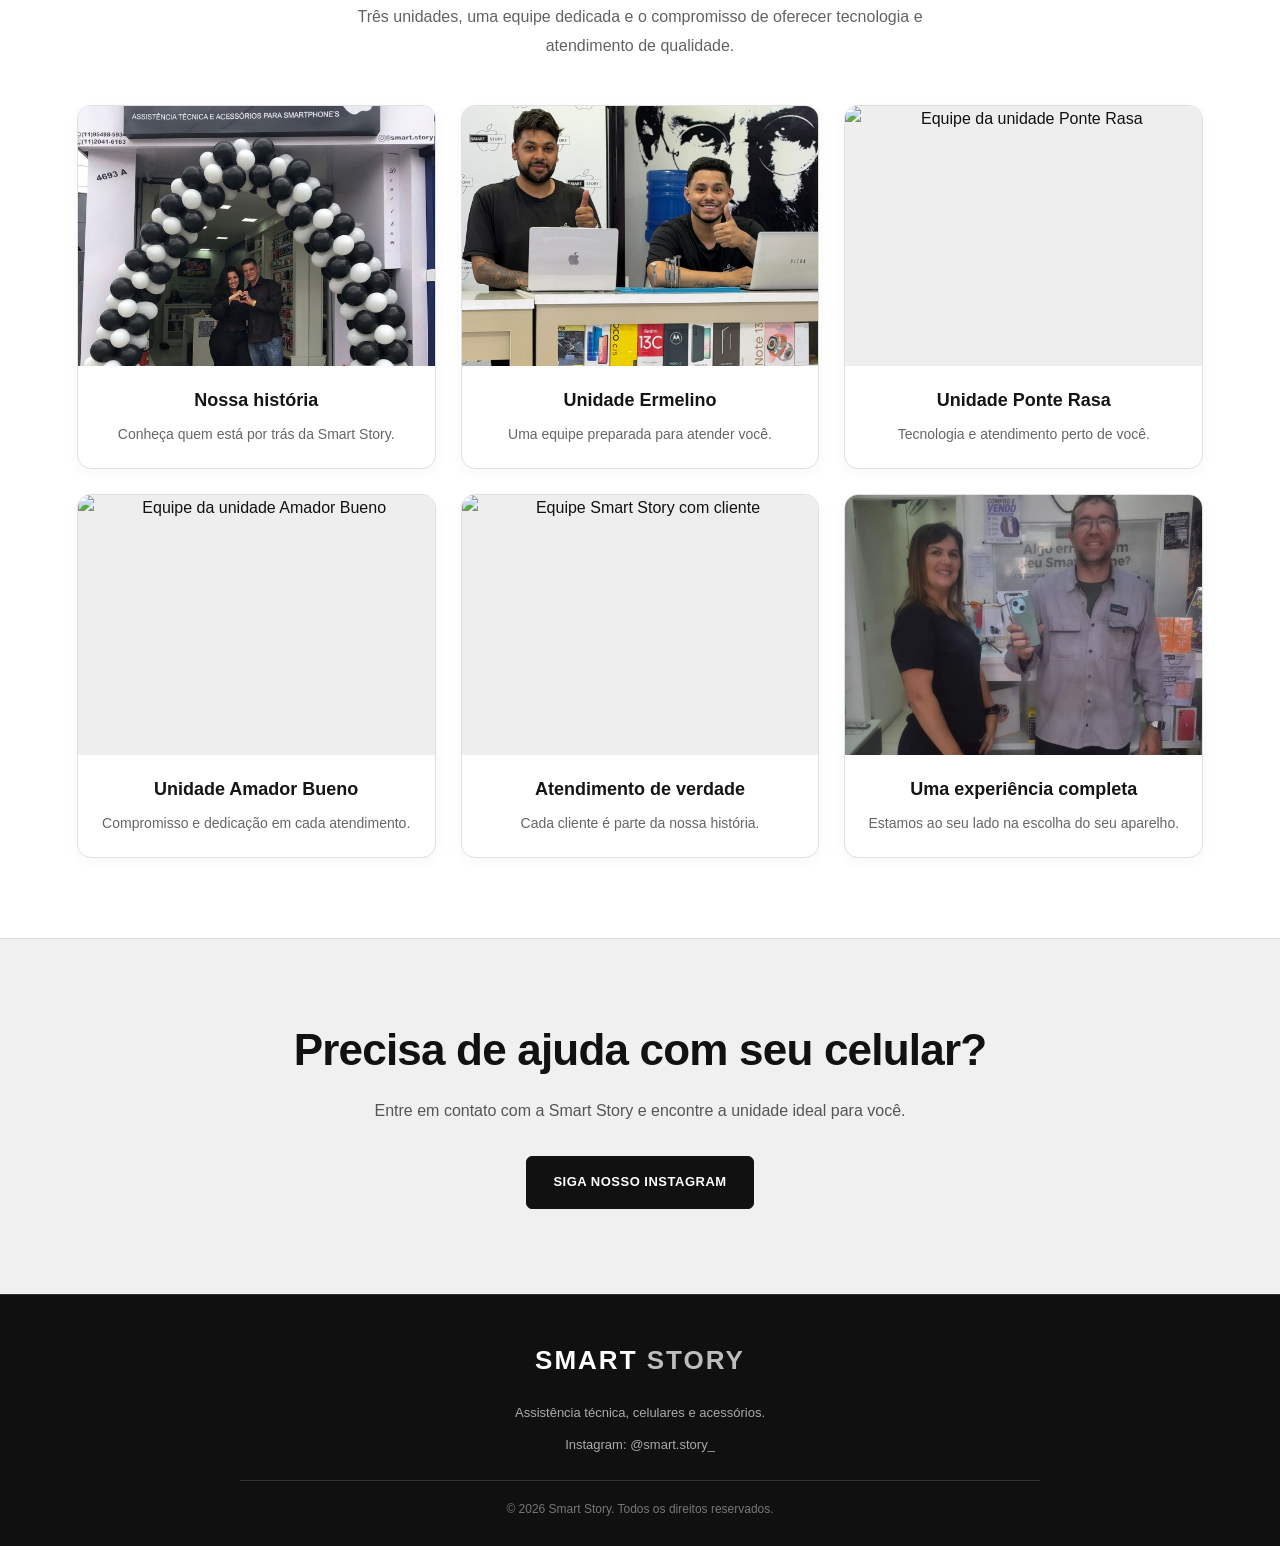
==== commit 0fdfadb9: "Update index.html" ====
--- a/Smart Story/index.html
+++ b/Smart Story/index.html
@@ -443,7 +443,7 @@
                 </article>
 
                 <article class="produto-acessorio">
-                    <img src="fotos/Capa android 2 novo.jpeg"
+                    <img src="fotos/capa android 2 novo.jpeg"
                          alt="Outra opção de capinhas Android">
                     <div class="info-acessorio">
                         <span>ANDROID</span>
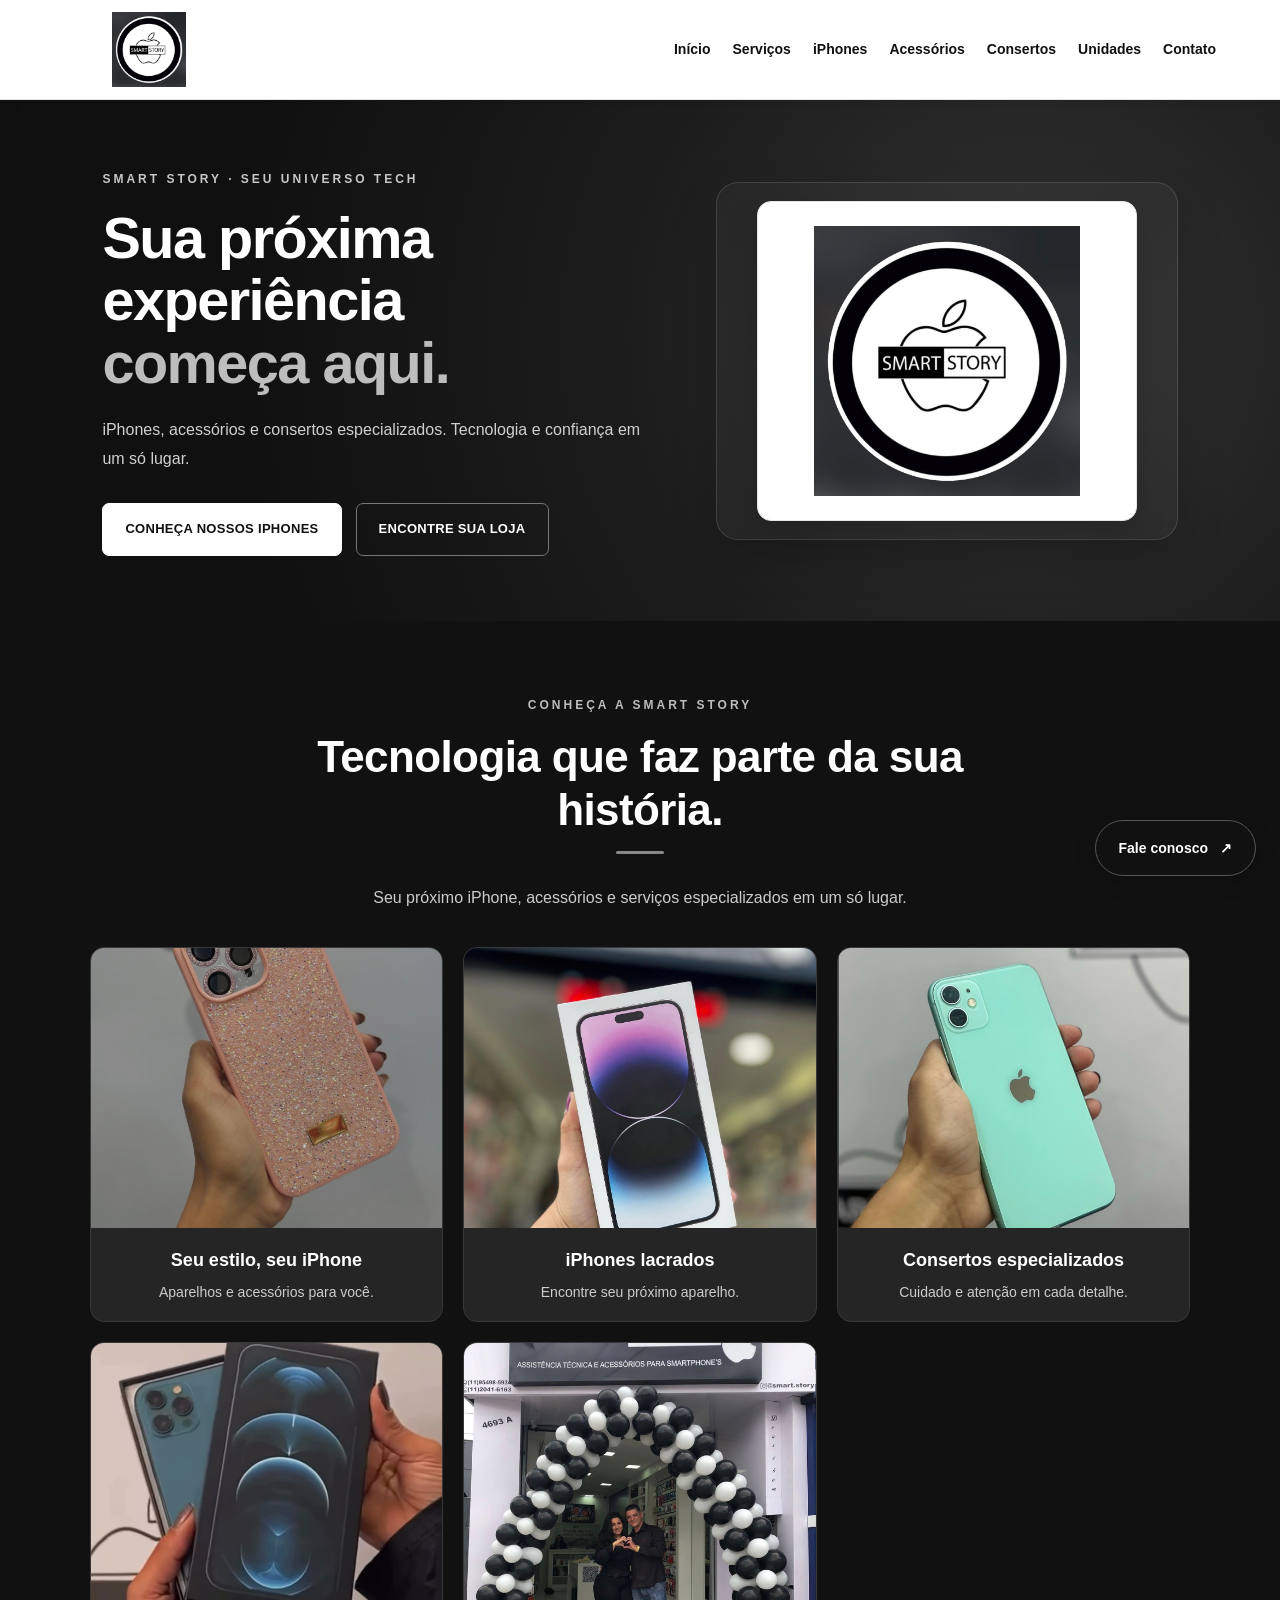
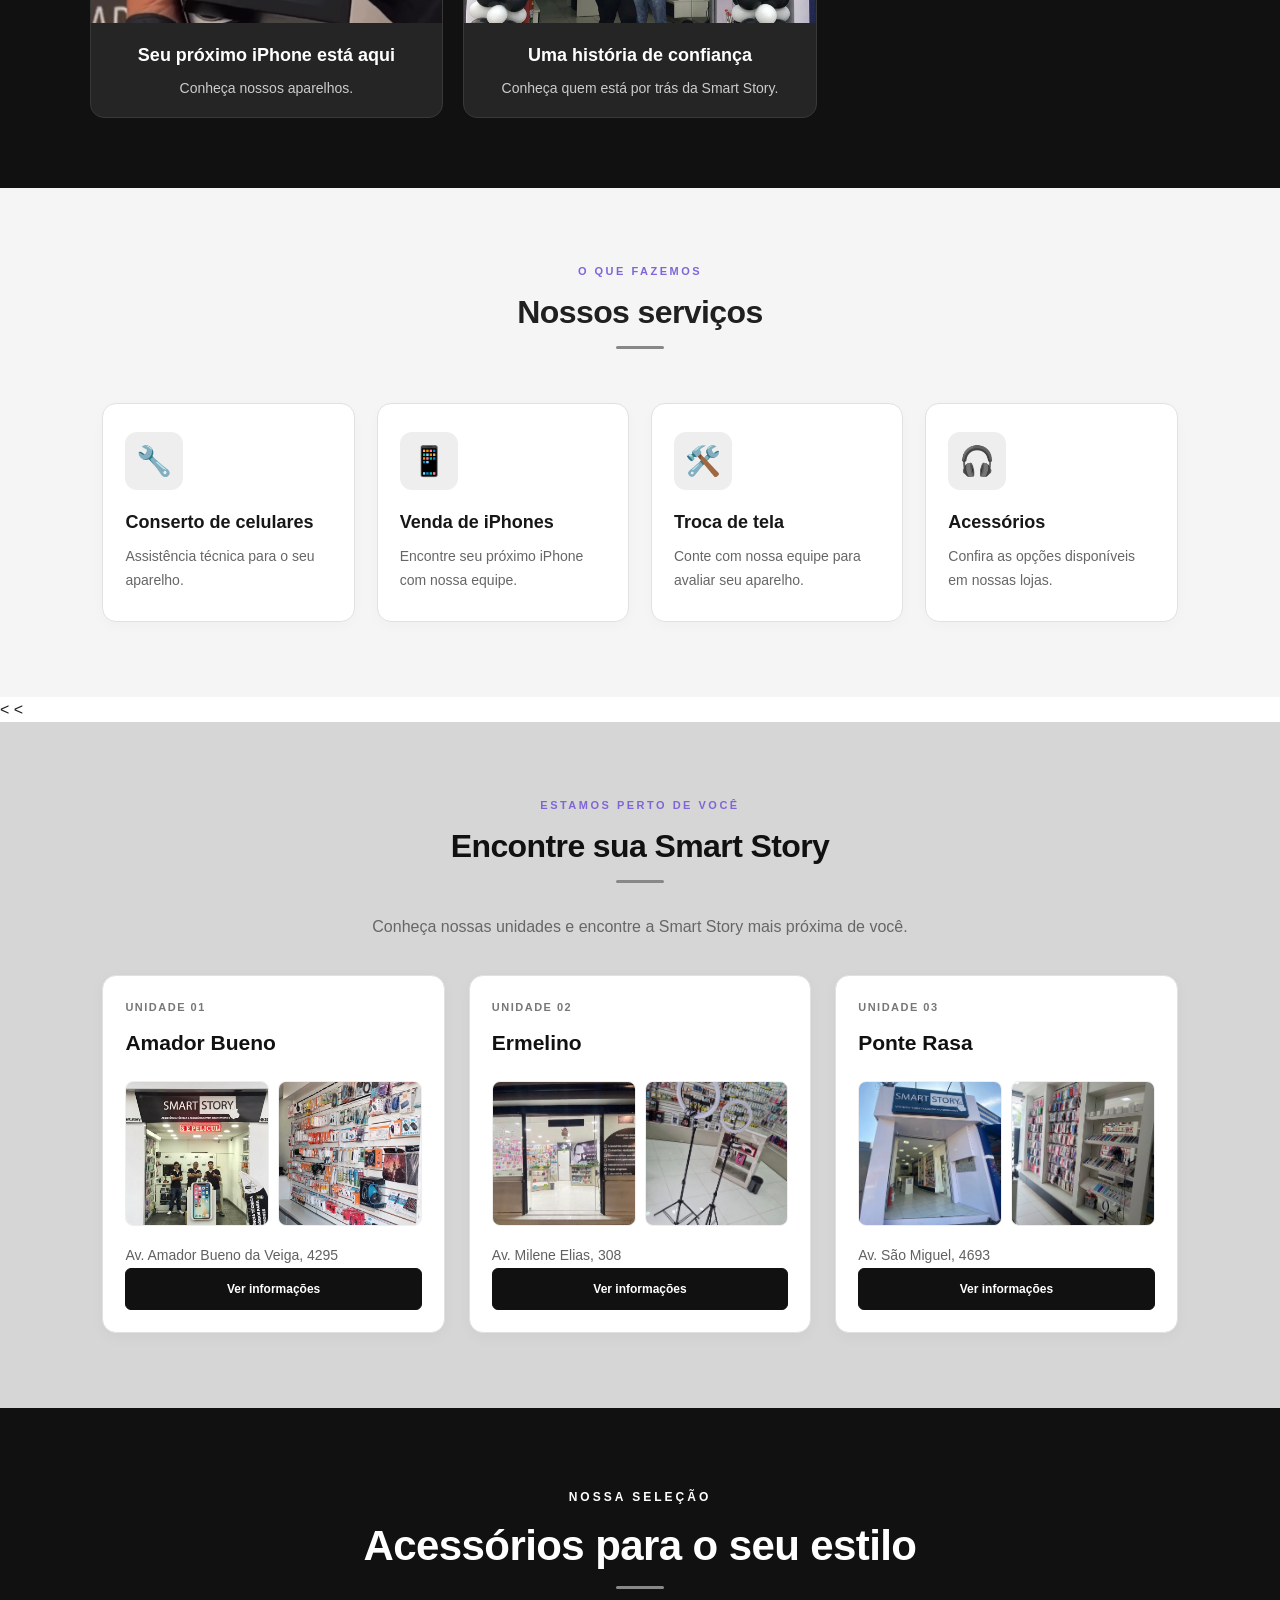
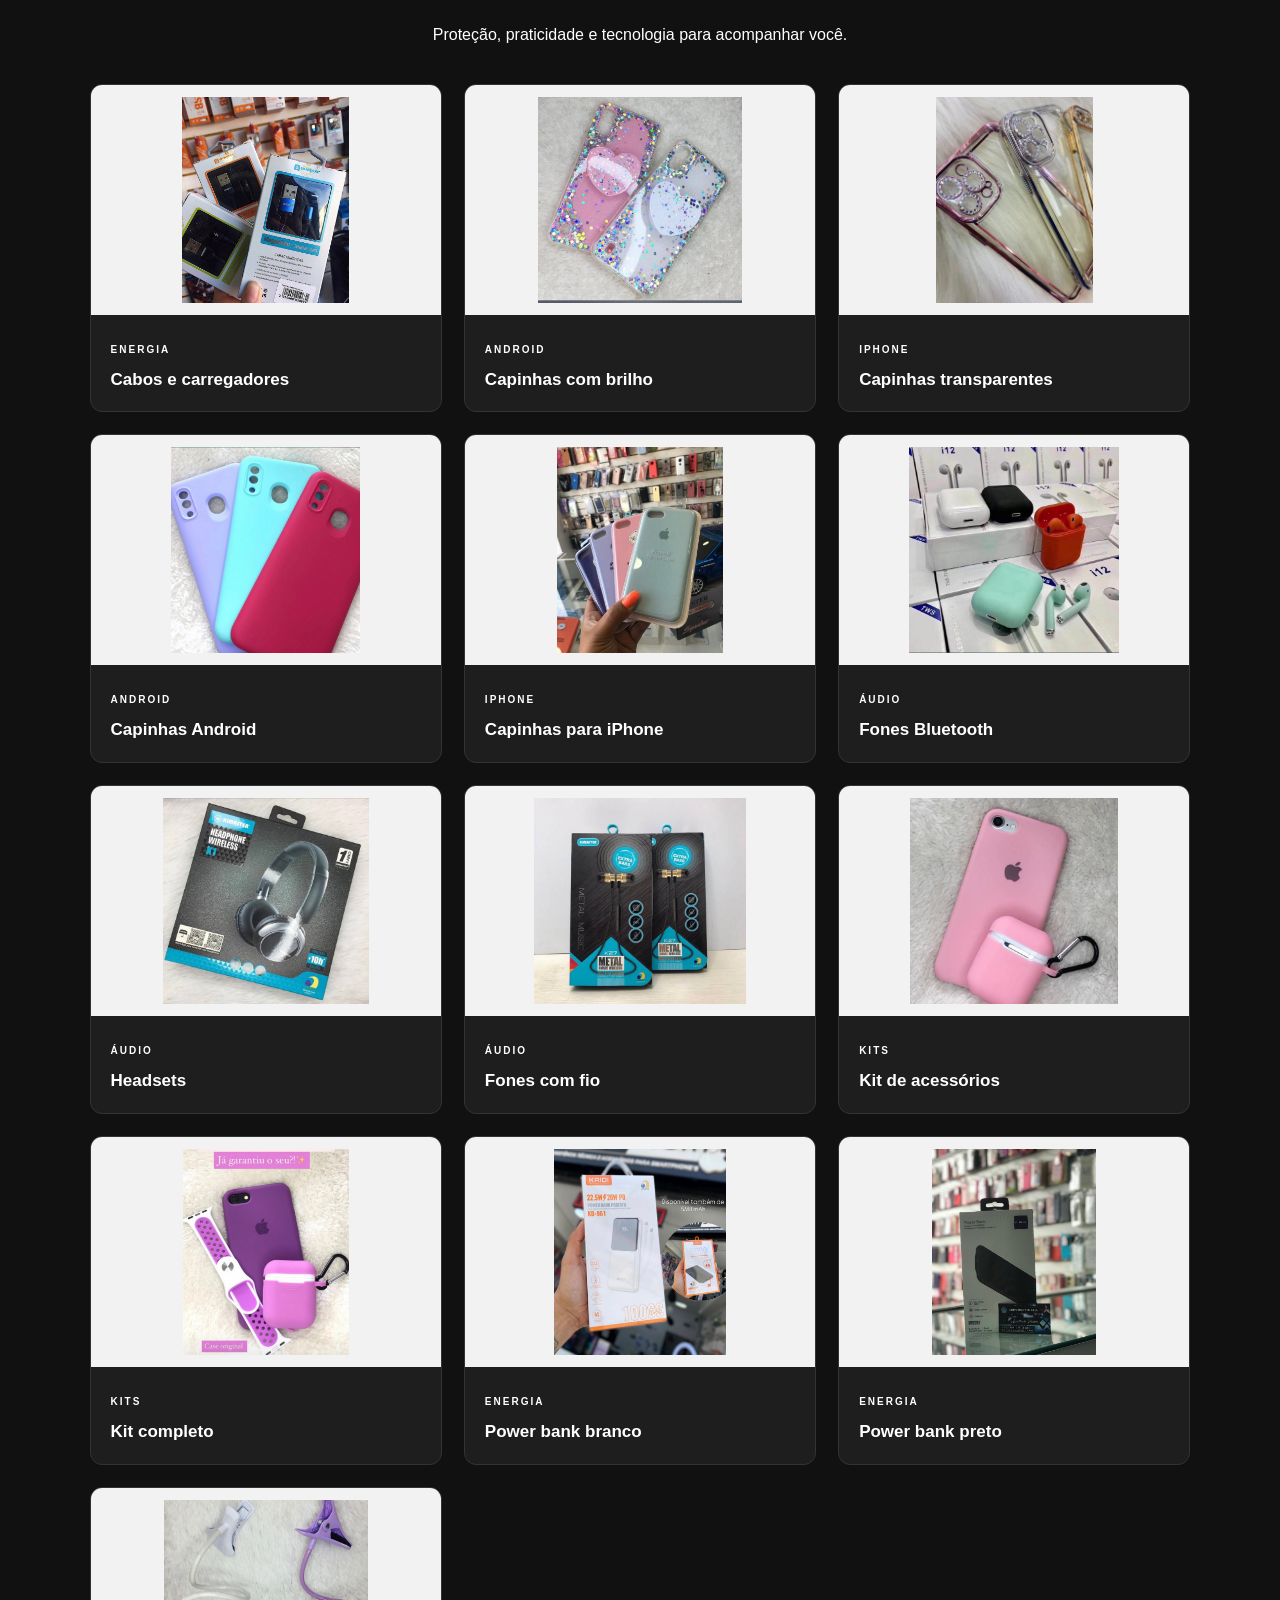
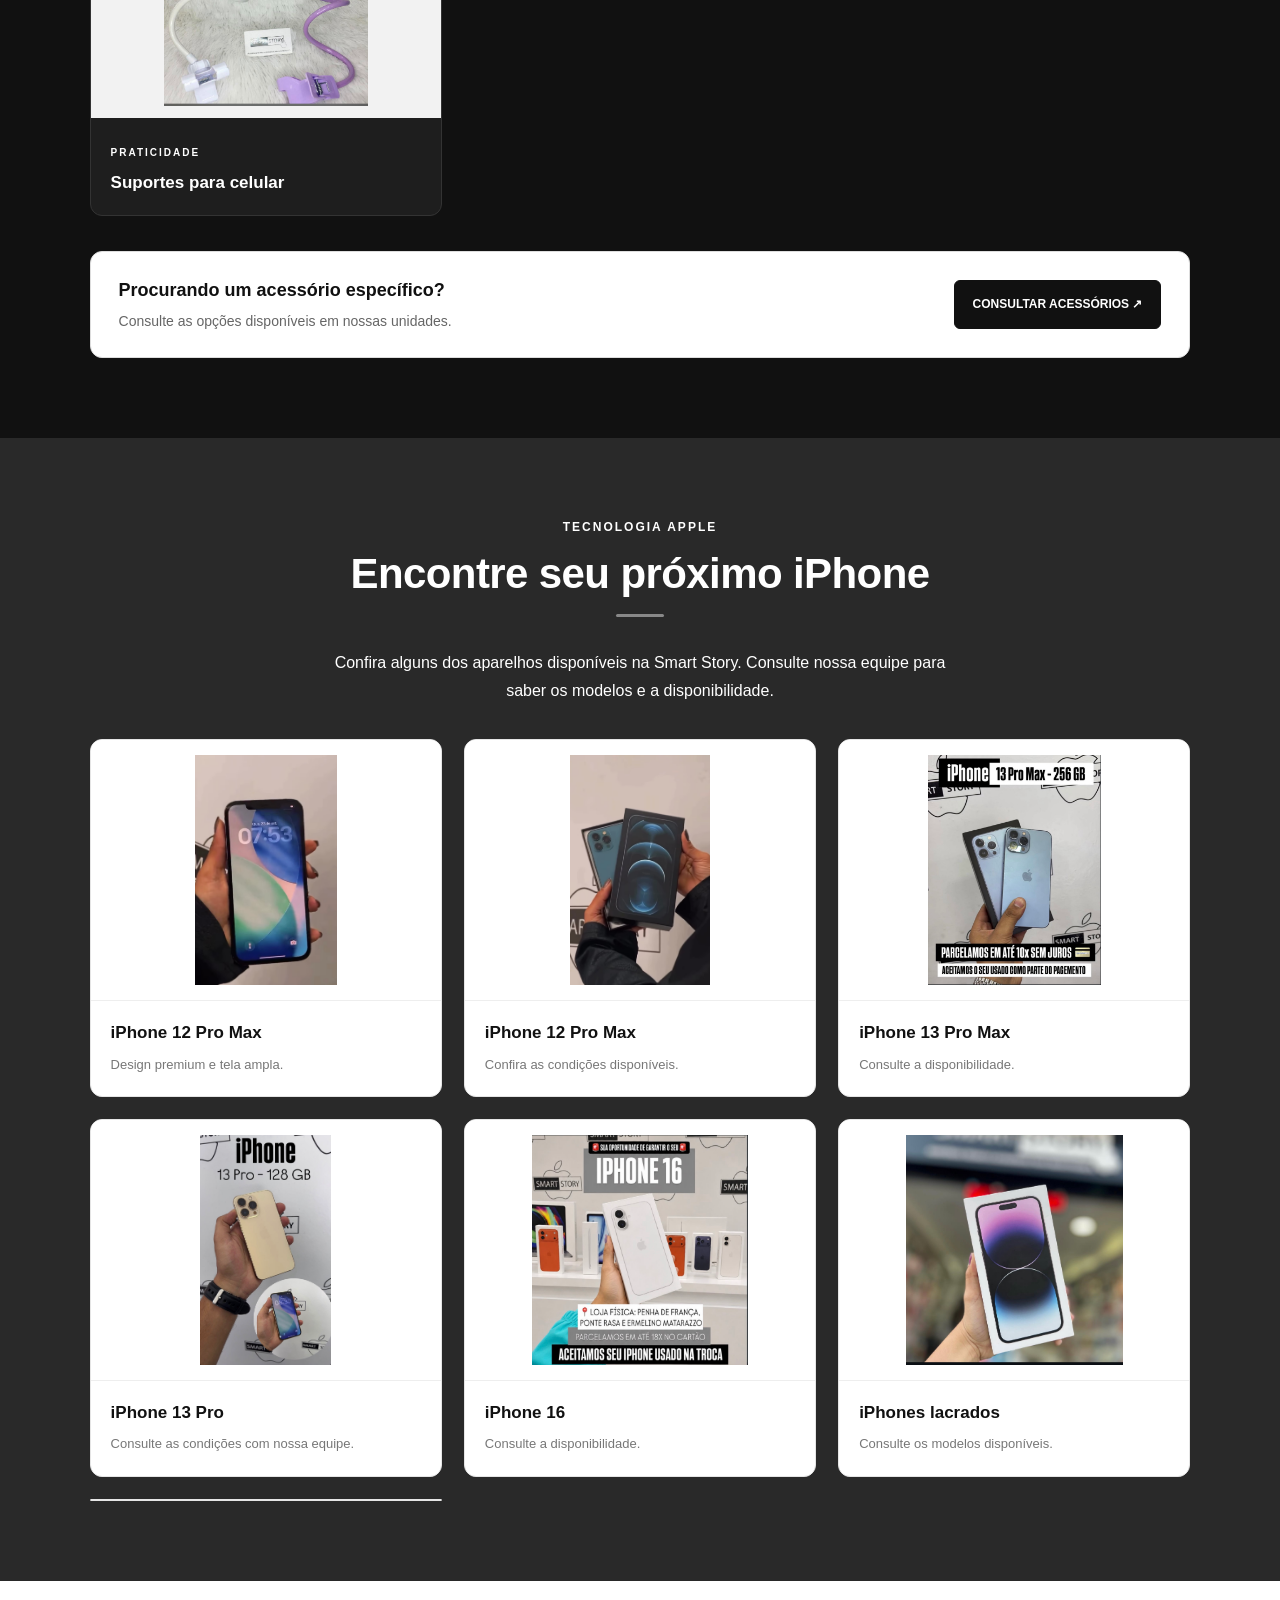
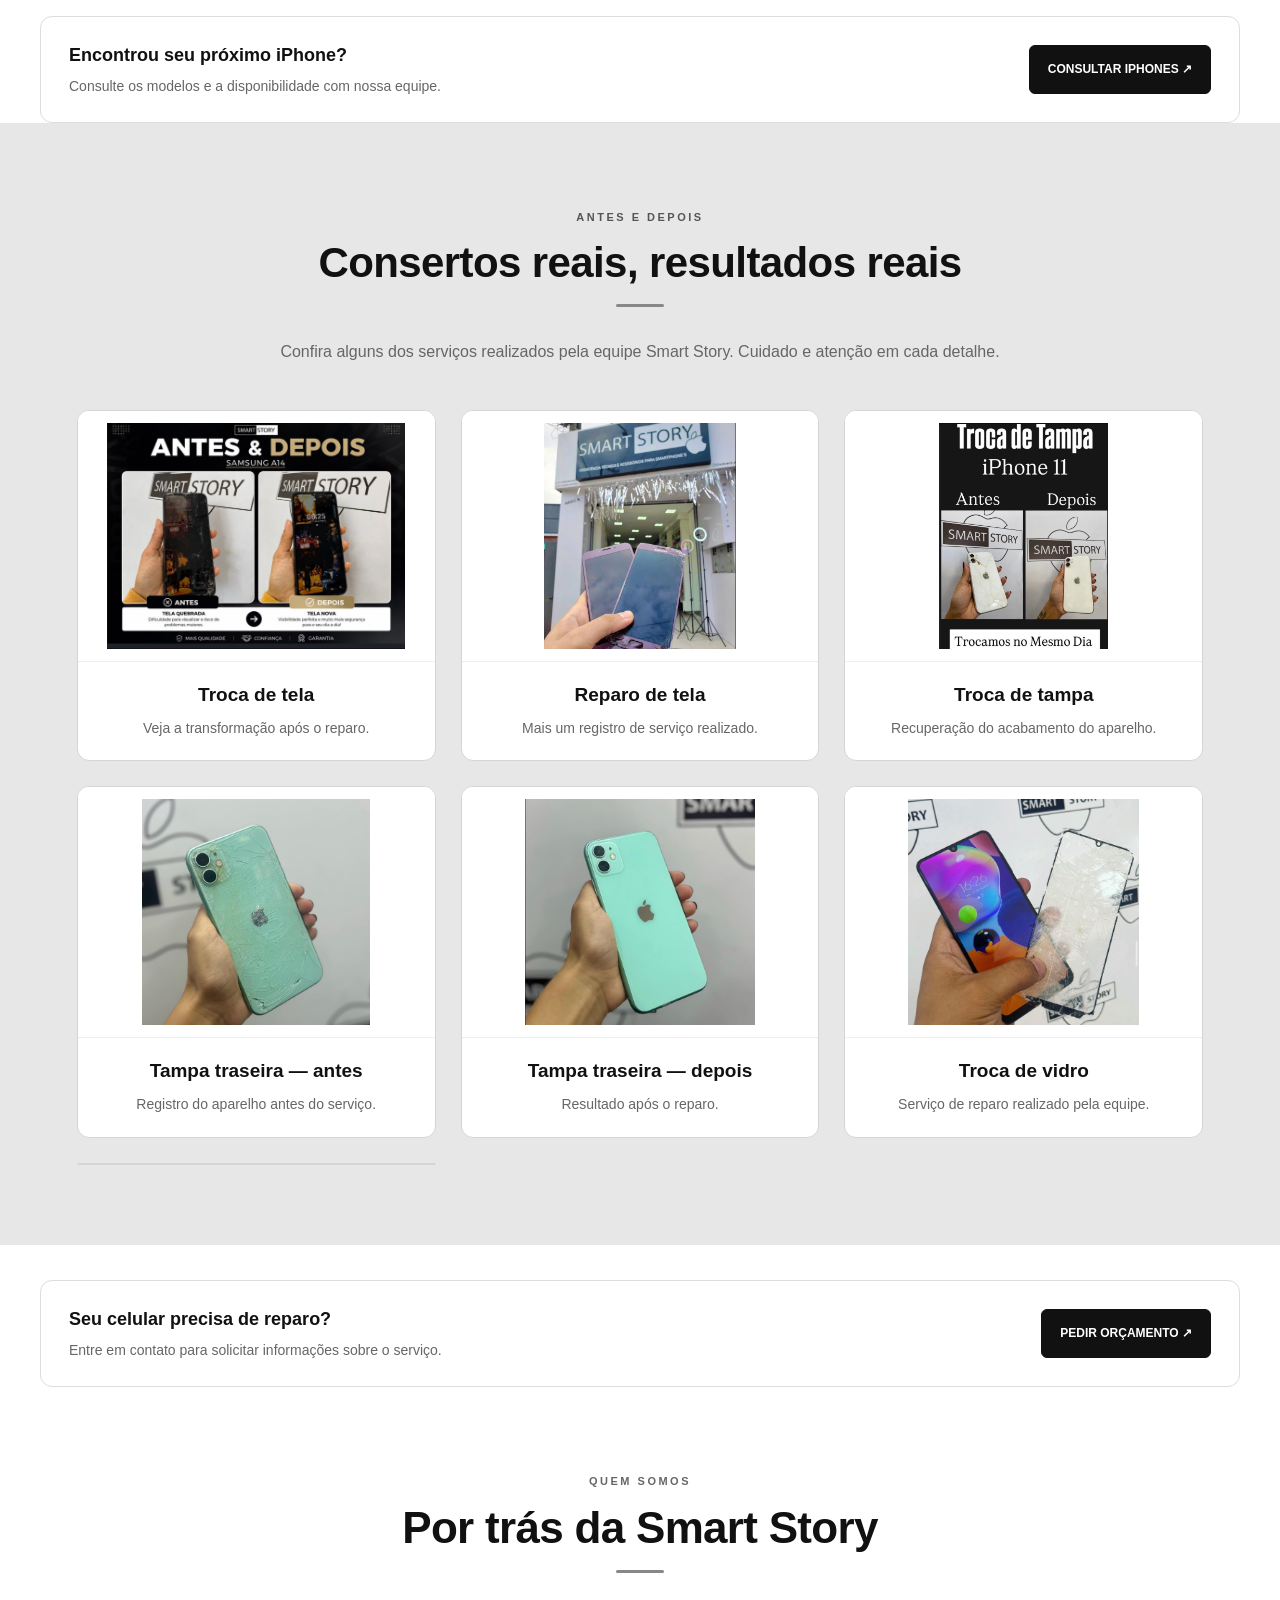
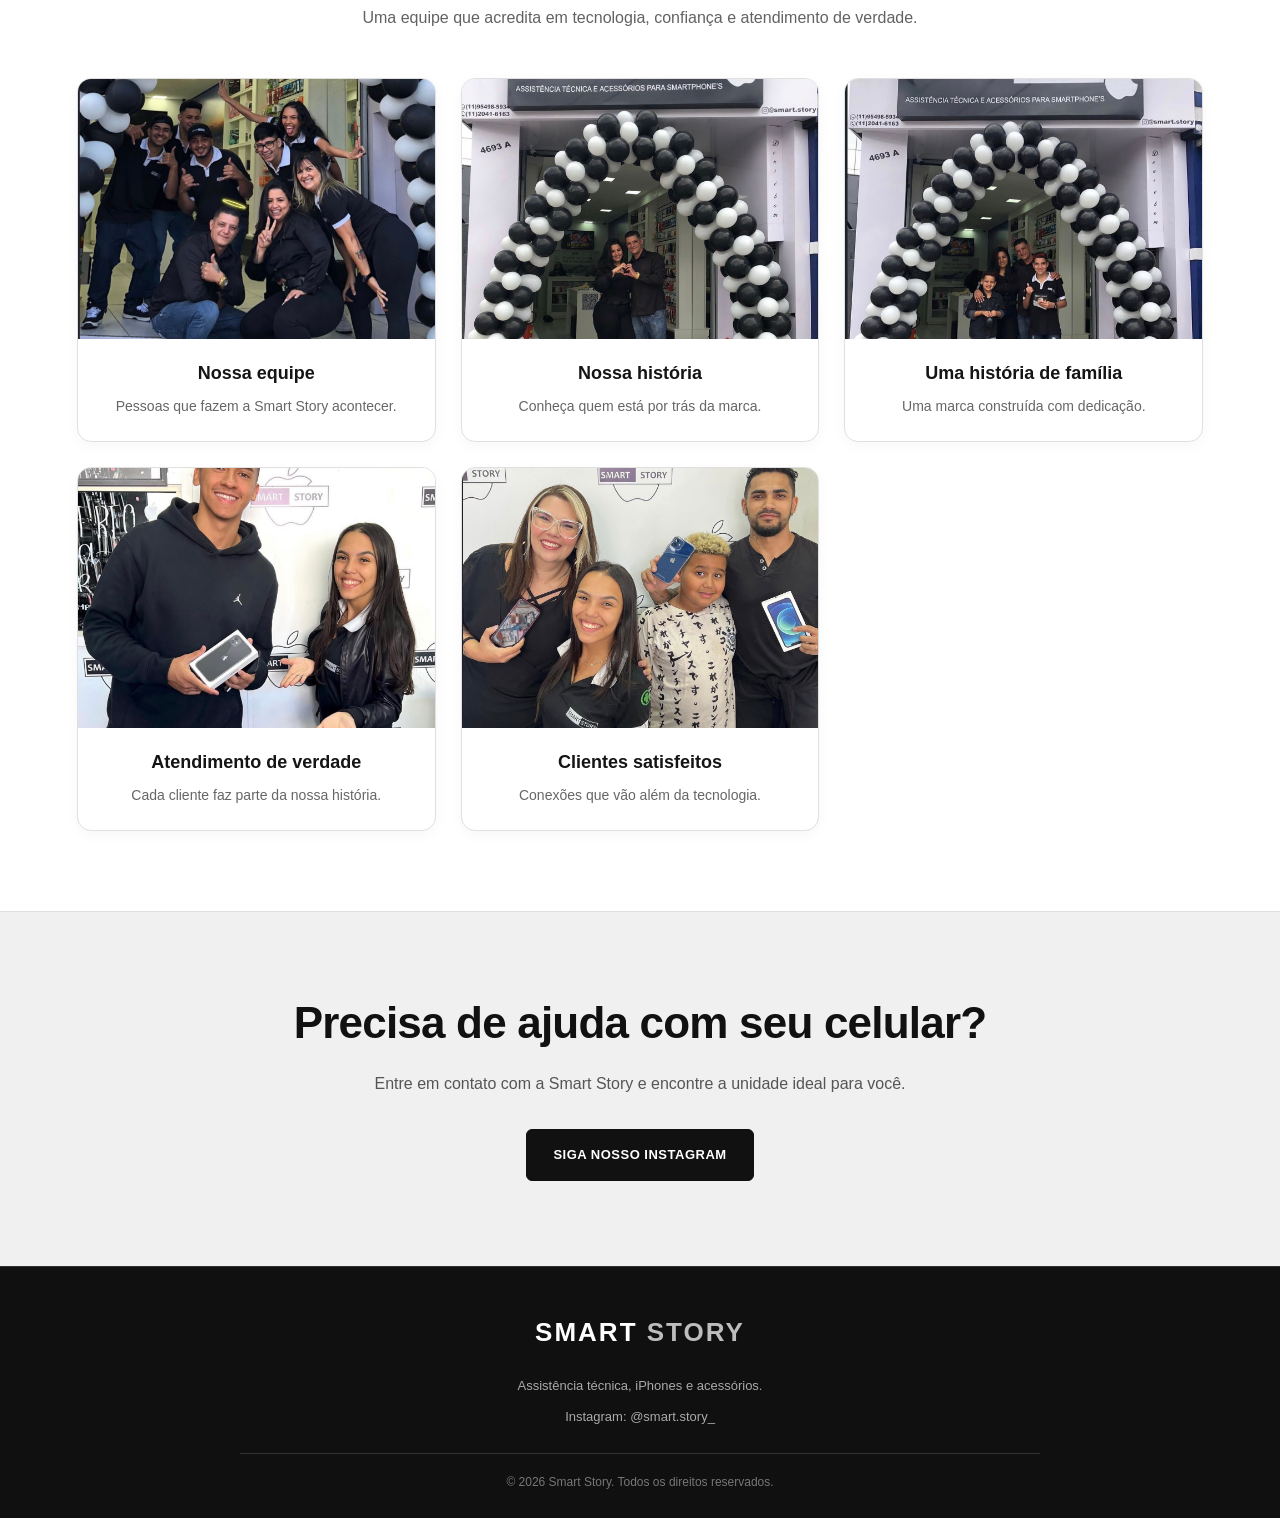
==== commit ba13e64b: "Add files via upload" ====
--- a/Smart Story/index.html
+++ b/Smart Story/index.html
@@ -1,216 +1,153 @@
 
 <!DOCTYPE html>
+
 <html lang="pt-BR">
 
 <head>
+
     <meta charset="UTF-8">
+
     <meta name="viewport" content="width=device-width, initial-scale=1.0">
 
-    <title>Smart Story | Celulares, Acessórios e Assistência Técnica</title>
+    <title>Smart Story | Assistência Técnica e iPhones</title>
 
     <link rel="stylesheet" href="style.css">
+
     <script src="script.js" defer></script>
-
-    <!-- Google Ads -->
-    <script async src="https://www.googletagmanager.com/gtag/js?id=AW-18531143336"></script>
-    <script>
-        window.dataLayer = window.dataLayer || [];
-        function gtag(){dataLayer.push(arguments);}
-        gtag('js', new Date());
-        gtag('config', 'AW-18531143336');
-    </script>
+    
+<!-- Google tag (gtag.js) -->
+<script async src="https://www.googletagmanager.com/gtag/js?id=AW-18531143336"></script>
+<script>
+  window.dataLayer = window.dataLayer || [];
+  function gtag(){dataLayer.push(arguments);}
+  gtag('js', new Date());
+
+  gtag('config', 'AW-18531143336');
+</script>
 </head>
 
 <body>
 
-    <!-- CABEÇALHO -->
-    <header class="cabecalho-smart">
-
-        <a href="#inicio" class="logo-smart">
-            <img src="fotos/logo smart novo.jpeg" alt="Smart Story">
-        </a>
-
-        <nav class="menu-smart">
-            <a href="#inicio">Início</a>
-            <a href="#servicos">Serviços</a>
-            <a href="#iphones">iPhones</a>
-            <a href="#acessorios">Acessórios</a>
-            <a href="#consertos">Consertos</a>
-            <a href="#lojas">Unidades</a>
-            <a href="#contato">Contato</a>
-        </nav>
-
-    </header>
+    
+<header class="cabecalho-smart">
+    <a href="#inicio" class="logo-smart">
+        <img src="fotos/principal logo smart.png"
+             alt="Smart Story">
+    </a>
+
+    <nav class="menu-smart">
+        <a href="#inicio">Início</a>
+        <a href="#servicos">Serviços</a>
+        <a href="#iphones">iPhones</a>
+        <a href="#acessorios">Acessórios</a>
+        <a href="#consertos">Consertos</a>
+        <a href="#lojas">Unidades</a>
+        <a href="#contato">Contato</a>
+    </nav>
+</header>
 
     <main>
 
-        <!-- BANNER PRINCIPAL -->
-        <section class="banner-smart" id="inicio">
-
-            <div class="banner-conteudo">
-
-                <span class="banner-etiqueta">
-                    SMART STORY · SEU UNIVERSO TEC
-                </span>
-
-                <h1>
-                    Sua próxima experiência
-                    <span>começa aqui.</span>
-                </h1>
-
-                <p>
-                    Smartphones, acessórios e consertos especializados.
-                    Tecnologia e confiança em um só lugar.
-                </p>
-
-                <div class="banner-botoes">
-
-                    <a href="#iphones" class="botao-banner botao-claro">
-                        CONHEÇA NOSSOS IPHONES
-                    </a>
-
-                    <a href="#lojas" class="botao-banner botao-contorno">
-                        ENCONTRE SUA LOJA
-                    </a>
-
-                </div>
-
-            </div>
-
-            <div class="banner-imagem">
-                <img src="fotos/logo smart novo.jpeg"
-                     alt="Logo oficial da Smart Story">
-            </div>
-
-        </section>
-
-
-        <!-- DESTAQUES DA SMART STORY -->
-        <section class="secao principal-smart" id="destaques">
-
-            <div class="cabecalho-principal">
-
-                <span class="subtitulo">CONHEÇA A SMART STORY</span>
-
-                <h2>Tecnologia que faz parte da sua história.</h2>
-
-                <p>
-                    Smartphones, acessórios e assistência técnica.
-                    Tudo o que você precisa em um só lugar.
-                </p>
-
-            </div>
-
-            <div class="grade-principal">
-
-                <!-- CAPAS ANDROID -->
-                <div class="foto-principal">
-
-                    <img src="fotos/Capa android 3  novo.jpeg"
-                         alt="Capinhas para celulares Android">
-
-                    <div class="legenda-principal">
-                        <h3>Seu estilo, seu celular</h3>
-                        <p>Capinhas e acessórios para personalizar seu aparelho.</p>
-                    </div>
-
-                </div>
-
-                <!-- IPHONES LACRADOS -->
-                <div class="foto-principal">
-
-                    <img src="fotos/principal iphone lacrado.png"
-                         alt="Caixa de iPhone lacrado">
-
-                    <div class="legenda-principal">
-                        <h3>iPhones lacrados</h3>
-                        <p>Encontre o aparelho ideal para você.</p>
-                    </div>
-
-                </div>
-
-                <!-- CONSERTOS -->
-                <div class="foto-principal">
-
-                    <img src="fotos/principal traseira iphone .png"
-                         alt="Tampa traseira de iPhone">
-
-                    <div class="legenda-principal">
-                        <h3>Cuidado em cada detalhe</h3>
-                        <p>Consertos especializados para seu celular.</p>
-                    </div>
-
-                </div>
-
-                <!-- IPHONE 18 PRO -->
-                <div class="foto-principal">
-
-                    <img src="fotos/iPhone 18 pro novo.jpeg"
-                         alt="iPhone 18 Pro">
-
-                    <div class="legenda-principal">
-                        <h3>Conheça nossos Iphones</h3>
-                        <p>Novidades e tecnologia em destaque.</p>
-                    </div>
-
-                </div>
-
-                <!-- TÉCNICO -->
-                <div class="foto-principal">
-
-                    <img src="fotos/tecnico consertando novo.jpeg"
-                         alt="Técnico realizando manutenção em celular">
-
-                    <div class="legenda-principal">
-                        <h3>Especialistas em tecnologia</h3>
-                        <p>Experiência e dedicação em cada reparo.</p>
-                    </div>
-
-                </div>
-
-                <!-- FUNDADORES -->
-                <div class="foto-principal foto-fundadores">
-
-                    <img src="fotos/principal fundadores .png"
-                         alt="Fundadores da Smart Story">
-
-                    <div class="legenda-principal">
-                        <h3>Uma história de confiança</h3>
-                        <p>Uma empresa construída com dedicação e propósito.</p>
-                    </div>
-
-                </div>
-
-            </div>
-
-            <div class="chamada-secao">
-
-                <div class="chamada-secao-texto">
-                    <strong>Tecnologia, cuidado e confiança em um só lugar.</strong>
-
-                    <p>
-                        Da escolha do seu próximo aparelho à assistência técnica,
-                        conte com a Smart Story.
-                    </p>
-                </div>
-
-                <a href="#servicos" class="botao-cta-secao">
-                    CONHEÇA NOSSOS SERVIÇOS ↗
-                </a>
-
-            </div>
-
-        </section>
-
-
-        <!-- SERVIÇOS -->
+  </body>
+
+    <main>
+        
+<section class="banner-smart" id="inicio">
+    <div class="banner-conteudo">
+        <span class="banner-etiqueta">SMART STORY · SEU UNIVERSO TECH</span>
+
+        <h1>
+            Sua próxima experiência
+            <span>começa aqui.</span>
+        </h1>
+
+        <p>
+            iPhones, acessórios e consertos especializados.
+            Tecnologia e confiança em um só lugar.
+        </p>
+
+        <div class="banner-botoes">
+            <a href="#iphones" class="botao-banner botao-claro">
+                CONHEÇA NOSSOS IPHONES
+            </a>
+
+            <a href="#lojas" class="botao-banner botao-contorno">
+                ENCONTRE SUA LOJA
+            </a>
+        </div>
+    </div>
+
+   <div class="banner-imagem">
+    <img
+        src="fotos/principal logo smart.png"
+        alt="Logo oficial da Smart Story"
+    >
+</div>
+</section>
+
+
+<section class="secao principal-smart" id="destaques">
+    <div class="cabecalho-principal">
+        <span class="subtitulo">CONHEÇA A SMART STORY</span>
+        <h2>Tecnologia que faz parte da sua história.</h2>
+        <p>Seu próximo iPhone, acessórios e serviços especializados em um só lugar.</p>
+    </div>
+
+    <div class="grade-principal">
+
+        <div class="foto-principal">
+            <img src="fotos/principal capa iphone .png"
+                 alt="iPhone com capa">
+            <div class="legenda-principal">
+                <h3>Seu estilo, seu iPhone</h3>
+                <p>Aparelhos e acessórios para você.</p>
+            </div>
+        </div>
+
+        <div class="foto-principal">
+            <img src="fotos/principal iphone lacrado.png"
+                 alt="Caixa de iPhone lacrado">
+            <div class="legenda-principal">
+                <h3>iPhones lacrados</h3>
+                <p>Encontre seu próximo aparelho.</p>
+            </div>
+        </div>
+
+        <div class="foto-principal">
+            <img src="fotos/principal traseira iphone .png"
+                 alt="Tampa traseira verde de iPhone">
+            <div class="legenda-principal">
+                <h3>Consertos especializados</h3>
+                <p>Cuidado e atenção em cada detalhe.</p>
+            </div>
+        </div>
+
+        <div class="foto-principal">
+            <img src="fotos/principal iphone com caixa .png"
+                 alt="iPhone com sua caixa">
+            <div class="legenda-principal">
+                <h3>Seu próximo iPhone está aqui</h3>
+                <p>Conheça nossos aparelhos.</p>
+            </div>
+        </div>
+
+        <div class="foto-principal foto-fundadores">
+            <img src="fotos/principal fundadores .png"
+                 alt="Casal fundador da Smart Story">
+            <div class="legenda-principal">
+                <h3>Uma história de confiança</h3>
+                <p>Conheça quem está por trás da Smart Story.</p>
+            </div>
+        </div>
+
+    </div>
+</section>
+
         <section id="servicos" class="secao">
-
             <p class="subtitulo">O QUE FAZEMOS</p>
             <h2>Nossos serviços</h2>
 
             <div class="servicos">
-
                 <article class="servico">
                     <div class="icone">🔧</div>
                     <h3>Conserto de celulares</h3>
@@ -234,349 +171,298 @@
                     <h3>Acessórios</h3>
                     <p>Confira as opções disponíveis em nossas lojas.</p>
                 </article>
-
-            </div>
-
+            </div>
         </section>
 
-
-        <!-- UNIDADES -->
-        <section id="lojas" class="secao lojas">
-
-            <p class="subtitulo">ESTAMOS PERTO DE VOCÊ</p>
-
-            <h2>Encontre sua Smart Story</h2>
-
-            <p class="introducao-lojas">
-                Conheça nossas unidades e encontre a Smart Story mais próxima de você.
-            </p>
-
-            <div class="lista-lojas">
-
-                <!-- AMADOR BUENO -->
-                <article class="loja">
-
-                    <p class="etiqueta-loja">UNIDADE 01</p>
-                    <h3>Amador Bueno</h3>
-
-                    <div class="galeria-loja">
-
-                        <img src="fotos/fachada amador .png"
-                             alt="Fachada da Smart Story Amador Bueno">
-
-                        <img src="fotos/interior amador.png"
-                             alt="Interior da Smart Story Amador Bueno">
-
-                    </div>
-
-                    <p>Av. Amador Bueno da Veiga, 4295</p>
-
-                    <button type="button"
-                            class="botao botao-secundario abrir-loja"
-                            data-loja="amador">
-                        Ver informações
-                    </button>
-
-                </article>
-
-
-                <!-- ERMELINO -->
-                <article class="loja">
-
-                    <p class="etiqueta-loja">UNIDADE 02</p>
-                    <h3>Ermelino</h3>
-
-                    <div class="galeria-loja">
-
-                        <img src="fotos/fachada ermelino .png"
-                             alt="Fachada da Smart Story Ermelino">
-
-                        <img src="fotos/interior ermelino.png"
-                             alt="Interior da Smart Story Ermelino">
-
-                    </div>
-
-                    <p>Av. Milene Elias, 308</p>
-
-                    <button type="button"
-                            class="botao botao-secundario abrir-loja"
-                            data-loja="ermelino">
-                        Ver informações
-                    </button>
-
-                </article>
-
-
-                <!-- PONTE RASA -->
-                <article class="loja">
-
-                    <p class="etiqueta-loja">UNIDADE 03</p>
-                    <h3>Ponte Rasa</h3>
-
-                    <div class="galeria-loja">
-
-                        <img src="fotos/fachada ponte rasa.png"
-                             alt="Fachada da Smart Story Ponte Rasa">
-
-                        <img src="fotos/interior ponte rasa .png"
-                             alt="Interior da Smart Story Ponte Rasa">
-
-                    </div>
-
-                    <p>Av. São Miguel, 4693</p>
-
-                    <button type="button"
-                            class="botao botao-secundario abrir-loja"
-                            data-loja="ponte">
-                        Ver informações
-                    </button>
-
-                </article>
-
-            </div>
-
-        </section>
-
-
-        <!-- ACESSÓRIOS -->
-        <section id="acessorios" class="secao secao-acessorios">
-
-            <p class="subtitulo">NOSSA SELEÇÃO</p>
-
-            <h2>Acessórios para o seu estilo</h2>
-
-            <p class="introducao-acessorios">
-                Proteção, praticidade e tecnologia para acompanhar você.
-                Encontre acessórios para diferentes estilos e aparelhos.
-            </p>
-
-            <div class="grade-acessorios">
-
-                <article class="produto-acessorio">
-                    <img src="fotos/Cabos carregador novo.jpeg"
-                         alt="Cabos e carregadores">
-                    <div class="info-acessorio">
-                        <span>ENERGIA</span>
-                        <h3>Cabos e carregadores</h3>
-                    </div>
-                </article>
-
-                <article class="produto-acessorio">
-                    <img src="fotos/Capa android com brilho novo.jpeg"
-                         alt="Capinhas Android com brilho">
-                    <div class="info-acessorio">
-                        <span>ANDROID</span>
-                        <h3>Capinhas com brilho</h3>
-                    </div>
-                </article>
-
-                <article class="produto-acessorio">
-                    <img src="fotos/Capa iphone transparente novo.jpeg"
-                         alt="Capinha transparente para iPhone">
-                    <div class="info-acessorio">
-                        <span>IPHONE</span>
-                        <h3>Capinhas transparentes</h3>
-                    </div>
-                </article>
-
-                <article class="produto-acessorio">
-                    <img src="fotos/Capa android novo.jpeg"
-                         alt="Capinhas para Android">
-                    <div class="info-acessorio">
-                        <span>ANDROID</span>
-                        <h3>Capinhas Android</h3>
-                    </div>
-                </article>
-
-                <article class="produto-acessorio">
-                    <img src="fotos/Capa iphone novo.jpeg"
-                         alt="Capinhas para iPhone">
-                    <div class="info-acessorio">
-                        <span>IPHONE</span>
-                        <h3>Capinhas para iPhone</h3>
-                    </div>
-                </article>
-
-                <article class="produto-acessorio">
-                    <img src="fotos/Fone bluetooth novo.jpeg"
-                         alt="Fones Bluetooth">
-                    <div class="info-acessorio">
-                        <span>ÁUDIO</span>
-                        <h3>Fones Bluetooth</h3>
-                    </div>
-                </article>
-
-                <article class="produto-acessorio">
-                    <img src="fotos/Fone bluetooth headset novo.jpeg"
-                         alt="Headsets Bluetooth">
-                    <div class="info-acessorio">
-                        <span>ÁUDIO</span>
-                        <h3>Headsets</h3>
-                    </div>
-                </article>
-
-                <article class="produto-acessorio">
-                    <img src="fotos/Fone com fio novo .jpeg"
-                         alt="Fones com fio">
-                    <div class="info-acessorio">
-                        <span>ÁUDIO</span>
-                        <h3>Fones com fio</h3>
-                    </div>
-                </article>
-
-                <article class="produto-acessorio">
-                    <img src="fotos/Power bank branco novo.jpeg"
-                         alt="Power bank branco">
-                    <div class="info-acessorio">
-                        <span>ENERGIA</span>
-                        <h3>Power bank branco</h3>
-                    </div>
-                </article>
-
-                <article class="produto-acessorio">
-                    <img src="fotos/Power bank preto novo.jpeg"
-                         alt="Power bank preto">
-                    <div class="info-acessorio">
-                        <span>ENERGIA</span>
-                        <h3>Power bank preto</h3>
-                    </div>
-                </article>
-
-                <article class="produto-acessorio">
-                    <img src="fotos/capa android 2 novo.jpeg"
-                         alt="Outra opção de capinhas Android">
-                    <div class="info-acessorio">
-                        <span>ANDROID</span>
-                        <h3>Mais opções de capinhas</h3>
-                    </div>
-                </article>
-
-                <article class="produto-acessorio">
-                    <img src="fotos/Smart watch.jpeg"
-                         alt="Smartwatch">
-                    <div class="info-acessorio">
-                        <span>TECNOLOGIA</span>
-                        <h3>Smartwatches</h3>
-                    </div>
-                </article>
-
-            </div>
-
-            <div class="chamada-secao">
-
-                <div class="chamada-secao-texto">
-                    <strong>Encontre os acessórios que combinam com você.</strong>
-                    <p>
-                        Consulte nossa equipe e descubra as opções disponíveis
-                        em nossas unidades.
-                    </p>
-                </div>
-
-                <a href="#" class="botao-cta-secao"
-                   onclick="document.getElementById('menu-contato').open = true; return false;">
-                    CONSULTE NOSSOS ACESSÓRIOS ↗
-                </a>
-
-            </div>
-
-        </section>
-
-
-        <!-- IPHONES -->
-        <section id="iphones" class="secao secao-iphones">
-
-            <p class="subtitulo">TECNOLOGIA APPLE</p>
-
-            <h2>Encontre seu próximo iPhone</h2>
-
-            <p class="introducao-iphones">
-                Confira alguns dos aparelhos disponíveis na Smart Story.
-                Consulte nossa equipe para saber os modelos e a disponibilidade.
-            </p>
-
-            <div class="grade-iphones">
-
-                <article class="produto-iphone">
-                    <img src="fotos/iPhone 18 pro novo.jpeg"
-                         alt="iPhone 18 Pro">
-                    <div class="info-iphone">
-                        <h3>iPhone 18 Pro</h3>
-                        <p>Design e tecnologia em destaque.</p>
-                    </div>
-                </article>
-
-                <article class="produto-iphone">
-                    <img src="fotos/iphone 12 pro max.png"
-                         alt="iPhone 12 Pro Max">
-                    <div class="info-iphone">
-                        <h3>iPhone 12 Pro Max</h3>
-                        <p>Confira as condições disponíveis.</p>
-                    </div>
-                </article>
-
-                <article class="produto-iphone">
-                    <img src="fotos/iphone 13 pro max.png"
-                         alt="iPhone 13 Pro Max">
-                    <div class="info-iphone">
-                        <h3>iPhone 13 Pro Max</h3>
-                        <p>Consulte a disponibilidade.</p>
-                    </div>
-                </article>
-
-                <article class="produto-iphone">
-                    <img src="fotos/iphone 13 pro.png"
-                         alt="iPhone 13 Pro">
-                    <div class="info-iphone">
-                        <h3>iPhone 13 Pro</h3>
-                        <p>Consulte as condições com nossa equipe.</p>
-                    </div>
-                </article>
-
-                <article class="produto-iphone">
-                    <img src="fotos/iphone 16.png"
-                         alt="iPhone 16">
-                    <div class="info-iphone">
-                        <h3>iPhone 16</h3>
-                        <p>Consulte a disponibilidade.</p>
-                    </div>
-                </article>
-
-                <article class="produto-iphone">
-                    <img src="fotos/iphone lacrado.png"
-                         alt="iPhone lacrado">
-                    <div class="info-iphone">
-                        <h3>iPhones lacrados</h3>
-                        <p>Consulte os modelos disponíveis.</p>
-                    </div>
-                </article>
-
-            </div>
-
-            <div class="chamada-secao">
-
-                <div class="chamada-secao-texto">
-                    <strong>Encontre o aparelho ideal para você.</strong>
-                    <p>
-                        Consulte os modelos e a disponibilidade com nossa equipe.
-                    </p>
-                </div>
-
-                <a href="#" class="botao-cta-secao"
-                   onclick="document.getElementById('menu-contato').open = true; return false;">
-                    CONSULTAR IPHONES ↗
-                </a>
-
-            </div>
-
-        </section>
-
-
-        <!-- CONSERTOS -->
-        
+       
 <
+<
+<section id="lojas" class="secao lojas">
+    <p class="subtitulo">ESTAMOS PERTO DE VOCÊ</p>
+    <h2>Encontre sua Smart Story</h2>
+    <p class="introducao-lojas">
+        Conheça nossas unidades e encontre a Smart Story mais próxima de você.
+    </p>
+
+    <div class="lista-lojas">
+
+        <!-- UNIDADE AMADOR BUENO -->
+        <article class="loja">
+            <p class="etiqueta-loja">UNIDADE 01</p>
+            <h3>Amador Bueno</h3>
+
+            <div class="galeria-loja">
+                <img src="fotos/fachada amador .png"
+                     alt="Fachada da Smart Story Amador Bueno">
+                <img src="fotos/interior amador.png"
+                     alt="Interior da Smart Story Amador Bueno">
+            </div>
+
+            <p>Av. Amador Bueno da Veiga, 4295</p>
+
+            <button type="button"
+                    class="botao botao-secundario abrir-loja"
+                    data-loja="amador">
+                Ver informações
+            </button>
+        </article>
+
+        <!-- UNIDADE ERMELINO -->
+        <article class="loja">
+            <p class="etiqueta-loja">UNIDADE 02</p>
+            <h3>Ermelino</h3>
+
+            <div class="galeria-loja">
+                <img src="fotos/fachada ermelino .png"
+                     alt="Fachada da Smart Story Ermelino">
+                <img src="fotos/interior ermelino.png"
+                     alt="Interior da Smart Story Ermelino">
+            </div>
+
+            <p>Av. Milene Elias, 308</p>
+
+            <button type="button"
+                    class="botao botao-secundario abrir-loja"
+                    data-loja="ermelino">
+                Ver informações
+            </button>
+        </article>
+
+        <!-- UNIDADE PONTE RASA -->
+        <article class="loja">
+            <p class="etiqueta-loja">UNIDADE 03</p>
+            <h3>Ponte Rasa</h3>
+
+            <div class="galeria-loja">
+                <img src="fotos/fachada ponte rasa.png"
+                     alt="Fachada da Smart Story Ponte Rasa">
+                <img src="fotos/interior ponte rasa .png"
+                     alt="Interior da Smart Story Ponte Rasa">
+            
+            </div>
+
+            <p>Av. São Miguel, 4693</p>
+
+            <button type="button"
+                    class="botao botao-secundario abrir-loja"
+                    data-loja="ponte">
+                Ver informações
+            </button>
+        </article>
+
+    </div>
+</section>
+
+ 
+<!-- GALERIA DE ACESSÓRIOS -->
+<section id="acessorios" class="secao secao-acessorios">
+    <p class="subtitulo">NOSSA SELEÇÃO</p>
+    <h2>Acessórios para o seu estilo</h2>
+    <p class="introducao-acessorios">
+        Proteção, praticidade e tecnologia para acompanhar você.
+    </p>
+
+    <div class="grade-acessorios">
+
+        <article class="produto-acessorio">
+            <img src="fotos/cabos carregador .png" alt="Cabos e carregadores">
+            <div class="info-acessorio">
+                <span>ENERGIA</span>
+                <h3>Cabos e carregadores</h3>
+            </div>
+        </article>
+
+        <article class="produto-acessorio">
+            <img src="fotos/capa android com brilho .png" alt="Capinha Android com brilho">
+            <div class="info-acessorio">
+                <span>ANDROID</span>
+                <h3>Capinhas com brilho</h3>
+            </div>
+        </article>
+
+        <article class="produto-acessorio">
+            <img src="fotos/capa iphone transparente c brilho.png" alt="Capinha transparente com brilho para iPhone">
+            <div class="info-acessorio">
+                <span>IPHONE</span>
+                <h3>Capinhas transparentes</h3>
+            </div>
+        </article>
+
+        <article class="produto-acessorio">
+            <img src="fotos/capas android .png" alt="Capinhas Android">
+            <div class="info-acessorio">
+                <span>ANDROID</span>
+                <h3>Capinhas Android</h3>
+            </div>
+        </article>
+
+        <article class="produto-acessorio">
+            <img src="fotos/capas de iphone .png" alt="Capinhas para iPhone">
+            <div class="info-acessorio">
+                <span>IPHONE</span>
+                <h3>Capinhas para iPhone</h3>
+            </div>
+        </article>
+
+        <article class="produto-acessorio">
+            <img src="fotos/fone bluetooth .png" alt="Fone Bluetooth">
+            <div class="info-acessorio">
+                <span>ÁUDIO</span>
+                <h3>Fones Bluetooth</h3>
+            </div>
+        </article>
+
+        <article class="produto-acessorio">
+            <img src="fotos/fone bluetooth headset.png" alt="Headset Bluetooth">
+            <div class="info-acessorio">
+                <span>ÁUDIO</span>
+                <h3>Headsets</h3>
+            </div>
+        </article>
+
+        <article class="produto-acessorio">
+            <img src="fotos/fone com fio .png" alt="Fone com fio">
+            <div class="info-acessorio">
+                <span>ÁUDIO</span>
+                <h3>Fones com fio</h3>
+            </div>
+        </article>
+
+        <article class="produto-acessorio">
+            <img src="fotos/kit capa deiphone e capa fone.png" alt="Kit de capinha e capa de fone">
+            <div class="info-acessorio">
+                <span>KITS</span>
+                <h3>Kit de acessórios</h3>
+            </div>
+        </article>
+
+        <article class="produto-acessorio">
+            <img src="fotos/kit capa deiphone, capa fone e capa relogio.png" alt="Kit de capinha, capa de fone e capa de relógio">
+            <div class="info-acessorio">
+                <span>KITS</span>
+                <h3>Kit completo</h3>
+            </div>
+        </article>
+
+        <article class="produto-acessorio">
+            <img src="fotos/power bank branco .png" alt="Power bank branco">
+            <div class="info-acessorio">
+                <span>ENERGIA</span>
+                <h3>Power bank branco</h3>
+            </div>
+        </article>
+
+        <article class="produto-acessorio">
+            <img src="fotos/power bank preto.png" alt="Power bank preto">
+            <div class="info-acessorio">
+                <span>ENERGIA</span>
+                <h3>Power bank preto</h3>
+            </div>
+        </article>
+
+        <article class="produto-acessorio">
+            <img src="fotos/suporte celular.png" alt="Suporte para celular">
+            <div class="info-acessorio">
+                <span>PRATICIDADE</span>
+                <h3>Suportes para celular</h3>
+            </div>
+        </article>
+
+    </div>
+<div class="chamada-secao">
+    <div class="chamada-secao-texto">
+        <strong>Procurando um acessório específico?</strong>
+        <p>Consulte as opções disponíveis em nossas unidades.</p>
+    </div>
+    <a href="#" class="botao-cta-secao"
+   onclick="document.getElementById('menu-contato').open = true; return false;">
+        CONSULTAR ACESSÓRIOS ↗
+    </a>
+</div>
+
+</section>
+ 
+<!-- GALERIA DE IPHONES -->
+<section id="iphones" class="secao secao-iphones">
+    <p class="subtitulo">TECNOLOGIA APPLE</p>
+    <h2>Encontre seu próximo iPhone</h2>
+    <p class="introducao-iphones">
+        Confira alguns dos aparelhos disponíveis na Smart Story.
+        Consulte nossa equipe para saber os modelos e a disponibilidade.
+    </p>
+
+    <div class="grade-iphones">
+
+        <article class="produto-iphone">
+            <img src="fotos/iphone 12 pro max frente.png" alt="iPhone 12 Pro Max de frente">
+            <div class="info-iphone">
+                <h3>iPhone 12 Pro Max</h3>
+                <p>Design premium e tela ampla.</p>
+            </div>
+        </article>
+
+        <article class="produto-iphone">
+            <img src="fotos/iphone 12 pro max.png" alt="iPhone 12 Pro Max">
+            <div class="info-iphone">
+                <h3>iPhone 12 Pro Max</h3>
+                <p>Confira as condições disponíveis.</p>
+            </div>
+        </article>
+
+        <article class="produto-iphone">
+            <img src="fotos/iphone 13 pro max.png" alt="iPhone 13 Pro Max">
+            <div class="info-iphone">
+                <h3>iPhone 13 Pro Max</h3>
+                <p>Consulte a disponibilidade.</p>
+            </div>
+        </article>
+
+        <article class="produto-iphone">
+            <img src="fotos/iphone 13 pro.png" alt="iPhone 13 Pro">
+            <div class="info-iphone">
+                <h3>iPhone 13 Pro</h3>
+                <p>Consulte as condições com nossa equipe.</p>
+            </div>
+        </article>
+
+        <article class="produto-iphone">
+            <img src="fotos/iphone 16.png" alt="iPhone 16">
+            <div class="info-iphone">
+                <h3>iPhone 16</h3>
+                <p>Consulte a disponibilidade.</p>
+            </div>
+        </article>
+
+        <article class="produto-iphone">
+            <img src="fotos/iphone lacrado.png" alt="iPhone lacrado">
+            <div class="info-iphone">
+                <h3>iPhones lacrados</h3>
+                <p>Consulte os modelos disponíveis.</p>
+            </div>
+        </article>
+
+        <article class="produto-iphone">
+            </div>
+        </article>
+
+    </div>
+</section>
+
+<div class="chamada-secao">
+    <div class="chamada-secao-texto">
+        <strong>Encontrou seu próximo iPhone?</strong>
+        <p>Consulte os modelos e a disponibilidade com nossa equipe.</p>
+    </div>
+    <a href="#" class="botao-cta-secao"
+   onclick="document.getElementById('menu-contato').open = true; return false;">
+        CONSULTAR IPHONES ↗
+    </a>
+</div>
+
+
 <section id="consertos" class="secao secao-consertos">
     <div class="titulo-secao">
-        <span>ASSISTÊNCIA TÉCNICA</span>
+        <span>ANTES E DEPOIS</span>
         <h2>Consertos reais, resultados reais</h2>
         <p>
             Confira alguns dos serviços realizados pela equipe Smart Story.
@@ -588,292 +474,212 @@
 
         <article class="card-conserto">
             <img src="fotos/troca de tela antes e depois.png"
-                 alt="Troca de tela">
+                 alt="Antes e depois de uma troca de tela">
             <div class="info-conserto">
                 <h3>Troca de tela</h3>
-                <p>Serviço de reparo realizado pela equipe.</p>
+                <p>Veja a transformação após o reparo.</p>
             </div>
         </article>
 
         <article class="card-conserto">
             <img src="fotos/troca de tela antes e depois 2.png"
-                 alt="Reparo de tela">
+                 alt="Outro exemplo de troca de tela">
             <div class="info-conserto">
                 <h3>Reparo de tela</h3>
-                <p>Cuidado e atenção em cada detalhe.</p>
-            </div>
-        </article>
-
-        <article class="card-conserto">
-            <img src="fotos/tecnico consertando novo.jpeg"
-                 alt="Técnico realizando conserto em celular">
-            <div class="info-conserto">
-                <h3>Assistência técnica especializada</h3>
-                <p>Cuidado e precisão em cada reparo.</p>
+                <p>Mais um registro de serviço realizado.</p>
             </div>
         </article>
 
         <article class="card-conserto">
             <img src="fotos/troca de tampa antes e depois.png"
-                 alt="Troca de tampa traseira">
-            <div class="info-conserto">
-                <h3>Troca de tampa traseira</h3>
-                <p>Recuperando o acabamento do aparelho.</p>
-            </div>
-        </article>
-
-        <article class="card-conserto">
-            <img src="fotos/conserto tampa traseira novo.jpeg"
-                 alt="Conserto de tampa traseira">
+                 alt="Antes e depois da troca de tampa">
             <div class="info-conserto">
                 <h3>Troca de tampa</h3>
-                <p>Reparo e cuidado com o acabamento.</p>
+                <p>Recuperação do acabamento do aparelho.</p>
+            </div>
+        </article>
+
+        <article class="card-conserto">
+            <img src="fotos/troca tampa traseira antes (verde).png"
+                 alt="Tampa traseira verde antes do reparo">
+            <div class="info-conserto">
+                <h3>Tampa traseira — antes</h3>
+                <p>Registro do aparelho antes do serviço.</p>
+            </div>
+        </article>
+
+        <article class="card-conserto">
+            <img src="fotos/troca tampa traseira depois (verde).png"
+                 alt="Tampa traseira verde depois do reparo">
+            <div class="info-conserto">
+                <h3>Tampa traseira — depois</h3>
+                <p>Resultado após o reparo.</p>
             </div>
         </article>
 
         <article class="card-conserto">
             <img src="fotos/troca de vidro.png"
-                 alt="Troca de vidro">
+                 alt="Serviço de troca de vidro">
             <div class="info-conserto">
                 <h3>Troca de vidro</h3>
                 <p>Serviço de reparo realizado pela equipe.</p>
             </div>
         </article>
 
-    </div>
-
-    <div class="chamada-secao">
-        <div class="chamada-secao-texto">
-            <strong>Seu celular precisa de reparo?</strong>
-            <p>
-                Entre em contato para solicitar informações sobre o serviço.
-            </p>
+        <article class="card-conserto">
+            </div>
+        </article>
+
+    </div>
+</section>
+
+<div class="chamada-secao">
+    <div class="chamada-secao-texto">
+        <strong>Seu celular precisa de reparo?</strong>
+        <p>Entre em contato para solicitar informações sobre o serviço.</p>
+    </div>
+    <a href="#" class="botao-cta-secao"
+   onclick="document.getElementById('menu-contato').open = true; return false;">
+    PEDIR ORÇAMENTO ↗
+</a>
+</div>
+
+
+<section id="equipe" class="secao secao-equipe">
+    <div class="titulo-secao">
+        <span>QUEM SOMOS</span>
+        <h2>Por trás da Smart Story</h2>
+        <p>
+            Uma equipe que acredita em tecnologia, confiança
+            e atendimento de verdade.
+        </p>
+    </div>
+
+    <div class="grade-equipe">
+
+        <article class="card-equipe">
+            <img
+                src="fotos/equipe da smart.png"
+                alt="Equipe da Smart Story"
+                loading="lazy"
+            >
+            <div class="info-equipe">
+                <h3>Nossa equipe</h3>
+                <p>Pessoas que fazem a Smart Story acontecer.</p>
+            </div>
+        </article>
+
+        <article class="card-equipe">
+            <img
+                src="fotos/equipe fundadores da smart.png"
+                alt="Fundadores da Smart Story"
+                loading="lazy"
+            >
+            <div class="info-equipe">
+                <h3>Nossa história</h3>
+                <p>Conheça quem está por trás da marca.</p>
+            </div>
+        </article>
+
+        <article class="card-equipe">
+            <img
+                src="fotos/equipe familia fundadores .png"
+                alt="Família fundadora da Smart Story"
+                loading="lazy"
+            >
+            <div class="info-equipe">
+                <h3>Uma história de família</h3>
+                <p>Uma marca construída com dedicação.</p>
+            </div>
+        </article>
+
+        <article class="card-equipe">
+            <img
+                src="fotos/equipe venda de iphone com cliente.png"
+                alt="Equipe Smart Story atendendo um cliente"
+                loading="lazy"
+            >
+            <div class="info-equipe">
+                <h3>Atendimento de verdade</h3>
+                <p>Cada cliente faz parte da nossa história.</p>
+            </div>
+        </article>
+
+        <article class="card-equipe">
+            <img
+                src="fotos/equipe venda de iphone com clientes .png"
+                alt="Equipe Smart Story com clientes durante uma venda"
+                loading="lazy"
+            >
+            <div class="info-equipe">
+                <h3>Clientes satisfeitos</h3>
+                <p>Conexões que vão além da tecnologia.</p>
+            </div>
+        </article>
+
+    </div>
+</section>
+
+<details id="menu-contato" class="contato-rapido">
+    <summary class="contato-rapido-botao">
+        Fale conosco <span>↗</span>
+    </summary>
+
+    <div class="painel-contato-rapido">
+        <div class="titulo-contato-rapido">
+            <strong>Como podemos te ajudar?</strong>
+            <p>Escolha onde deseja falar com a Smart Story.</p>
         </div>
-        <a href="#" class="botao-cta-secao"
-           onclick="document.getElementById('menu-contato').open = true; return false;">
-            PEDIR ORÇAMENTO ↗
+
+        <a class="opcao-contato"
+           href="https://www.instagram.com/smart.story_/"
+           target="_blank" rel="noopener noreferrer">
+            <span>Instagram</span>
+            <span>@smart.story_ ↗</span>
         </a>
-    </div>
-</section>
-
-
-    </div>
-
-    <div class="chamada-secao">
-        <div class="chamada-secao-texto">
-            <strong>Seu celular precisa de reparo?</strong>
-            <p>
-                Entre em contato para solicitar informações sobre o serviço.
-            </p>
-        </div>
-        <a href="#" class="botao-cta-secao"
-           onclick="document.getElementById('menu-contato').open = true; return false;">
-            PEDIR ORÇAMENTO ↗
+
+        <a class="opcao-contato"
+   href="https://wa.me/5511960945071"
+   onclick="gtag('event', 'conversion', {'send_to': 'AW-18531143336/46YGCMfMpq0dEKidq4RF'});"
+   target="_blank" rel="noopener noreferrer">
+            <span>WhatsApp</span>
+            <span>Amador Bueno ↗</span>
         </a>
-    </div>
-
-        <!-- EQUIPE E FUNDADORES -->
-        <section id="equipe" class="secao secao-equipe">
-
-            <div class="titulo-secao">
-
-                <span>QUEM SOMOS</span>
-
-                <h2>Conheça a Smart Story</h2>
-
-                <p>
-                    Três unidades, uma equipe dedicada e o compromisso
-                    de oferecer tecnologia e atendimento de qualidade.
-                </p>
-
-            </div>
-
-            <div class="grade-equipe">
-
-                <!-- FUNDADORES -->
-                <article class="card-equipe">
-
-                    <img src="fotos/equipe fundadores da smart.png"
-                         alt="Fundadores da Smart Story"
-                         loading="lazy">
-
-                    <div class="info-equipe">
-                        <h3>Nossa história</h3>
-                        <p>Conheça quem está por trás da Smart Story.</p>
-                    </div>
-
-                </article>
-
-                <!-- ERMELINO -->
-                <article class="card-equipe">
-
-                    <img src="fotos/equipe ermelino .jpeg"
-                         alt="Equipe da unidade Ermelino"
-                         loading="lazy">
-
-                    <div class="info-equipe">
-                        <h3>Unidade Ermelino</h3>
-                        <p>Uma equipe preparada para atender você.</p>
-                    </div>
-
-                </article>
-
-                <!-- PONTE RASA -->
-                <article class="card-equipe">
-
-                    <img src="fotos/Equipe ponte rasa novo.jpeg"
-                         alt="Equipe da unidade Ponte Rasa"
-                         loading="lazy">
-
-                    <div class="info-equipe">
-                        <h3>Unidade Ponte Rasa</h3>
-                        <p>Tecnologia e atendimento perto de você.</p>
-                    </div>
-
-                </article>
-
-                <!-- AMADOR BUENO -->
-                <article class="card-equipe">
-
-                    <img src="fotos/Equipe amador novo.jpeg"
-                         alt="Equipe da unidade Amador Bueno"
-                         loading="lazy">
-
-                    <div class="info-equipe">
-                        <h3>Unidade Amador Bueno</h3>
-                        <p>Compromisso e dedicação em cada atendimento.</p>
-                    </div>
-
-                </article>
-
-                <!-- EQUIPE E CLIENTE -->
-                <article class="card-equipe">
-
-                    <img src="fotos/Equipe com cliente.jpeg"
-                         alt="Equipe Smart Story com cliente"
-                         loading="lazy">
-
-                    <div class="info-equipe">
-                        <h3>Atendimento de verdade</h3>
-                        <p>Cada cliente é parte da nossa história.</p>
-                    </div>
-
-                </article>
-
-                <!-- VENDA DE IPHONE -->
-                <article class="card-equipe">
-
-                    <img src="fotos/cliente.jpeg"
-                         alt="Equipe atendendo cliente durante uma venda"
-                         loading="lazy">
-
-                    <div class="info-equipe">
-                        <h3>Uma experiência completa</h3>
-                        <p>Estamos ao seu lado na escolha do seu aparelho.</p>
-                    </div>
-
-                </article>
-
-            </div>
-
+
+       <a class="opcao-contato"
+   href="https://wa.me/5511977236265"
+   onclick="gtag('event', 'conversion', {'send_to': 'AW-18531143336/46YGCMfMpq0dEKidq4RF'});"
+   target="_blank" rel="noopener noreferrer">
+    <span>WhatsApp</span>
+    <span>Ermelino ↗</span>
+        </a>
+
+        <a class="opcao-contato"
+   href="https://wa.me/5511954985934"
+   onclick="gtag('event', 'conversion', {'send_to': 'AW-18531143336/46YGCMfMpq0dEKidq4RF'});"
+   target="_blank" rel="noopener noreferrer">
+    <span>WhatsApp</span>
+    <span>Ponte Rasa ↗</span>
+</a>
+    </div>
+</details>
+
+
+        <section id="contato" class="contato">
+            <h2>Precisa de ajuda com seu celular?</h2>
+            <p>Entre em contato com a Smart Story e encontre a unidade ideal para você.</p>
+            <a href="https://www.instagram.com/smart.story_/"
+               target="_blank" rel="noopener noreferrer" class="botao">
+                SIGA NOSSO INSTAGRAM
+            </a>
         </section>
-
-        <!-- CONTATO RÁPIDO -->
-        <details id="menu-contato" class="contato-rapido">
-
-            <summary class="contato-rapido-botao">
-                Fale conosco <span>↗</span>
-            </summary>
-
-            <div class="painel-contato-rapido">
-
-                <div class="titulo-contato-rapido">
-                    <strong>Como podemos te ajudar?</strong>
-                    <p>Escolha onde deseja falar com a Smart Story.</p>
-                </div>
-
-                <a class="opcao-contato"
-                   href="https://www.instagram.com/smart.story_/"
-                   target="_blank"
-                   rel="noopener noreferrer">
-
-                    <span>Instagram</span>
-                    <span>@smart.story_ ↗</span>
-
-                </a>
-
-                <a class="opcao-contato"
-                   href="https://wa.me/5511960945071"
-                   onclick="gtag('event', 'conversion', {'send_to': 'AW-18531143336/46YGCMfMpq0dEKidq4RF'});"
-                   target="_blank"
-                   rel="noopener noreferrer">
-
-                    <span>WhatsApp</span>
-                    <span>Amador Bueno ↗</span>
-
-                </a>
-
-                <a class="opcao-contato"
-                   href="https://wa.me/5511977236265"
-                   onclick="gtag('event', 'conversion', {'send_to': 'AW-18531143336/46YGCMfMpq0dEKidq4RF'});"
-                   target="_blank"
-                   rel="noopener noreferrer">
-
-                    <span>WhatsApp</span>
-                    <span>Ermelino ↗</span>
-
-                </a>
-
-                <a class="opcao-contato"
-                   href="https://wa.me/5511954985934"
-                   onclick="gtag('event', 'conversion', {'send_to': 'AW-18531143336/46YGCMfMpq0dEKidq4RF'});"
-                   target="_blank"
-                   rel="noopener noreferrer">
-
-                    <span>WhatsApp</span>
-                    <span>Ponte Rasa ↗</span>
-
-                </a>
-
-            </div>
-
-        </details>
-
-
-        <!-- CONTATO FINAL -->
-        <section id="contato" class="contato">
-
-            <h2>Precisa de ajuda com seu celular?</h2>
-
-            <p>
-                Entre em contato com a Smart Story e encontre a unidade ideal para você.
-            </p>
-
-            <a href="https://www.instagram.com/smart.story_/"
-               target="_blank"
-               rel="noopener noreferrer"
-               class="botao">
-
-                SIGA NOSSO INSTAGRAM
-
-            </a>
-
-        </section>
-
     </main>
 
-
-    <!-- RODAPÉ -->
     <footer>
-
-        <a href="#" class="logo">
-            SMART <span>STORY</span>
-        </a>
-
-        <p>Assistência técnica, celulares e acessórios.</p>
+        <a href="#" class="logo">SMART <span>STORY</span></a>
+        <p>Assistência técnica, iPhones e acessórios.</p>
         <p>Instagram: @smart.story_</p>
         <p>© 2026 Smart Story. Todos os direitos reservados.</p>
-
     </footer>
 
 </body>
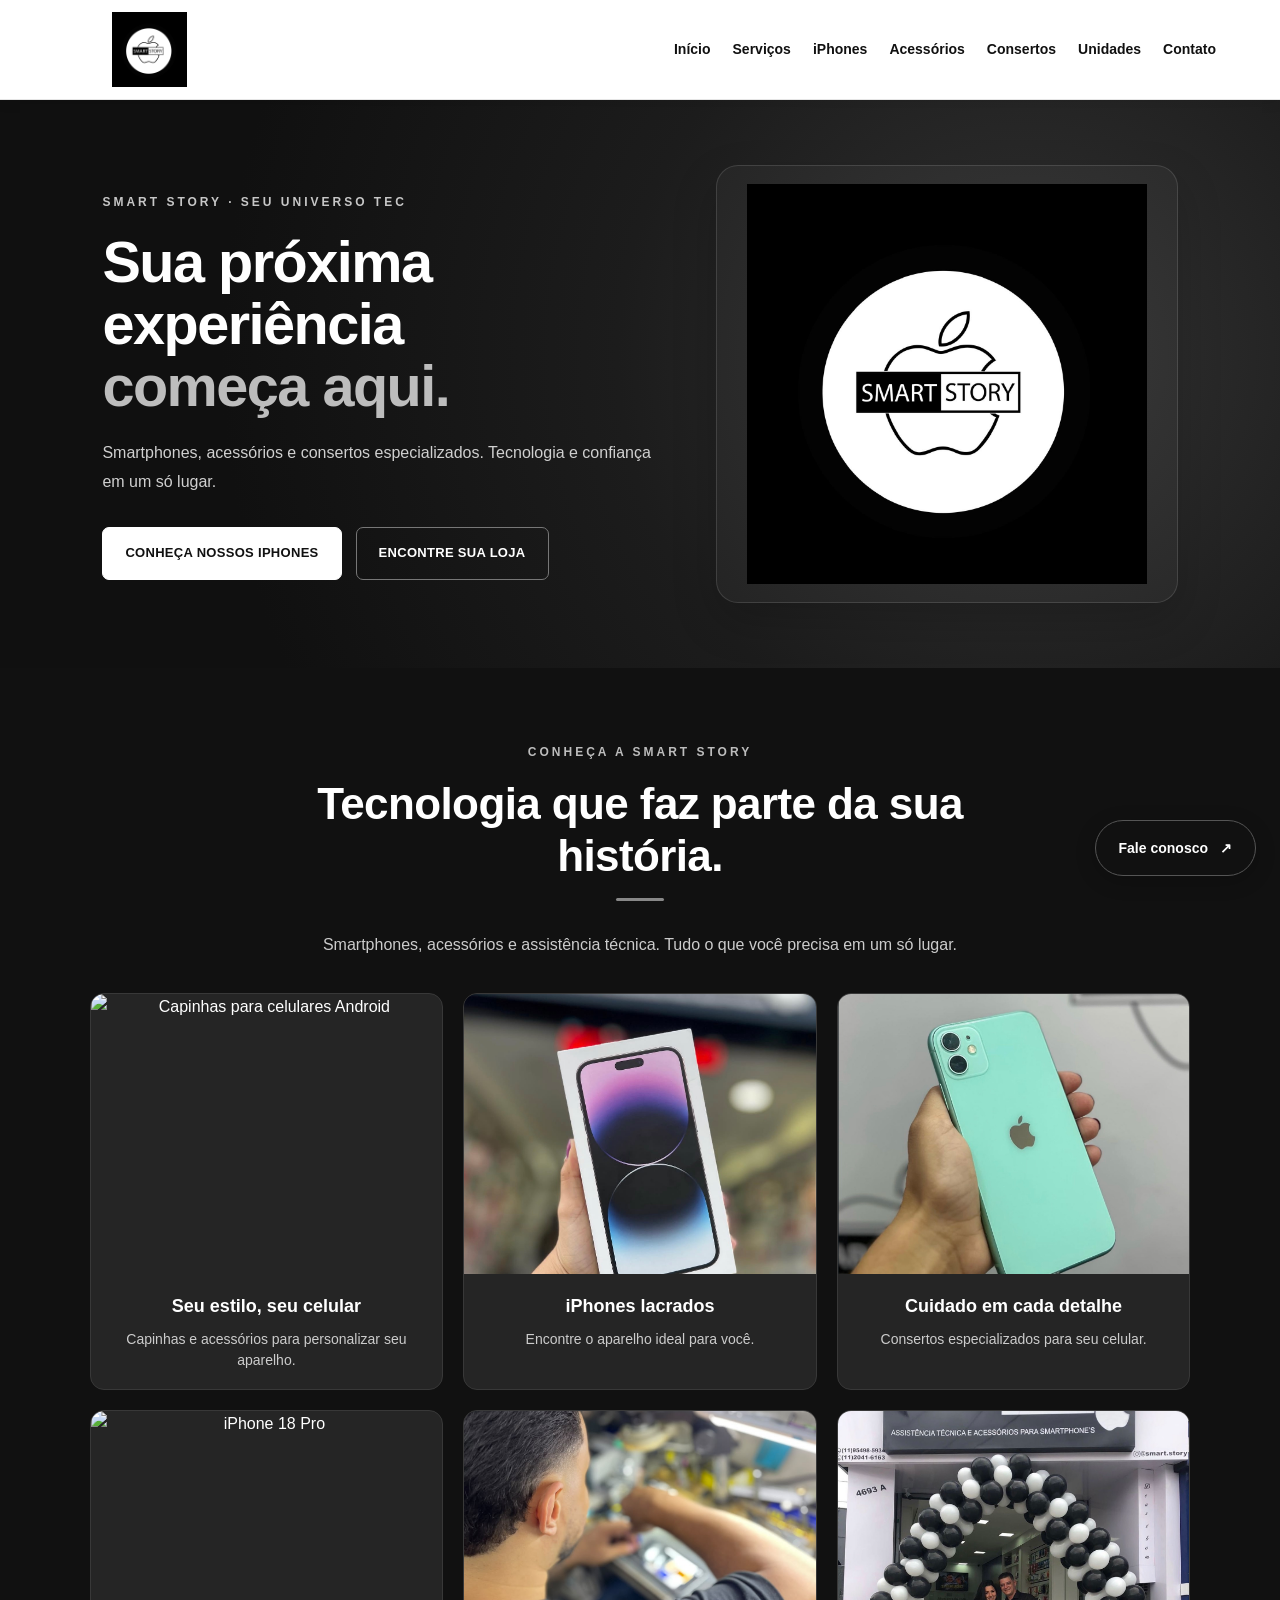
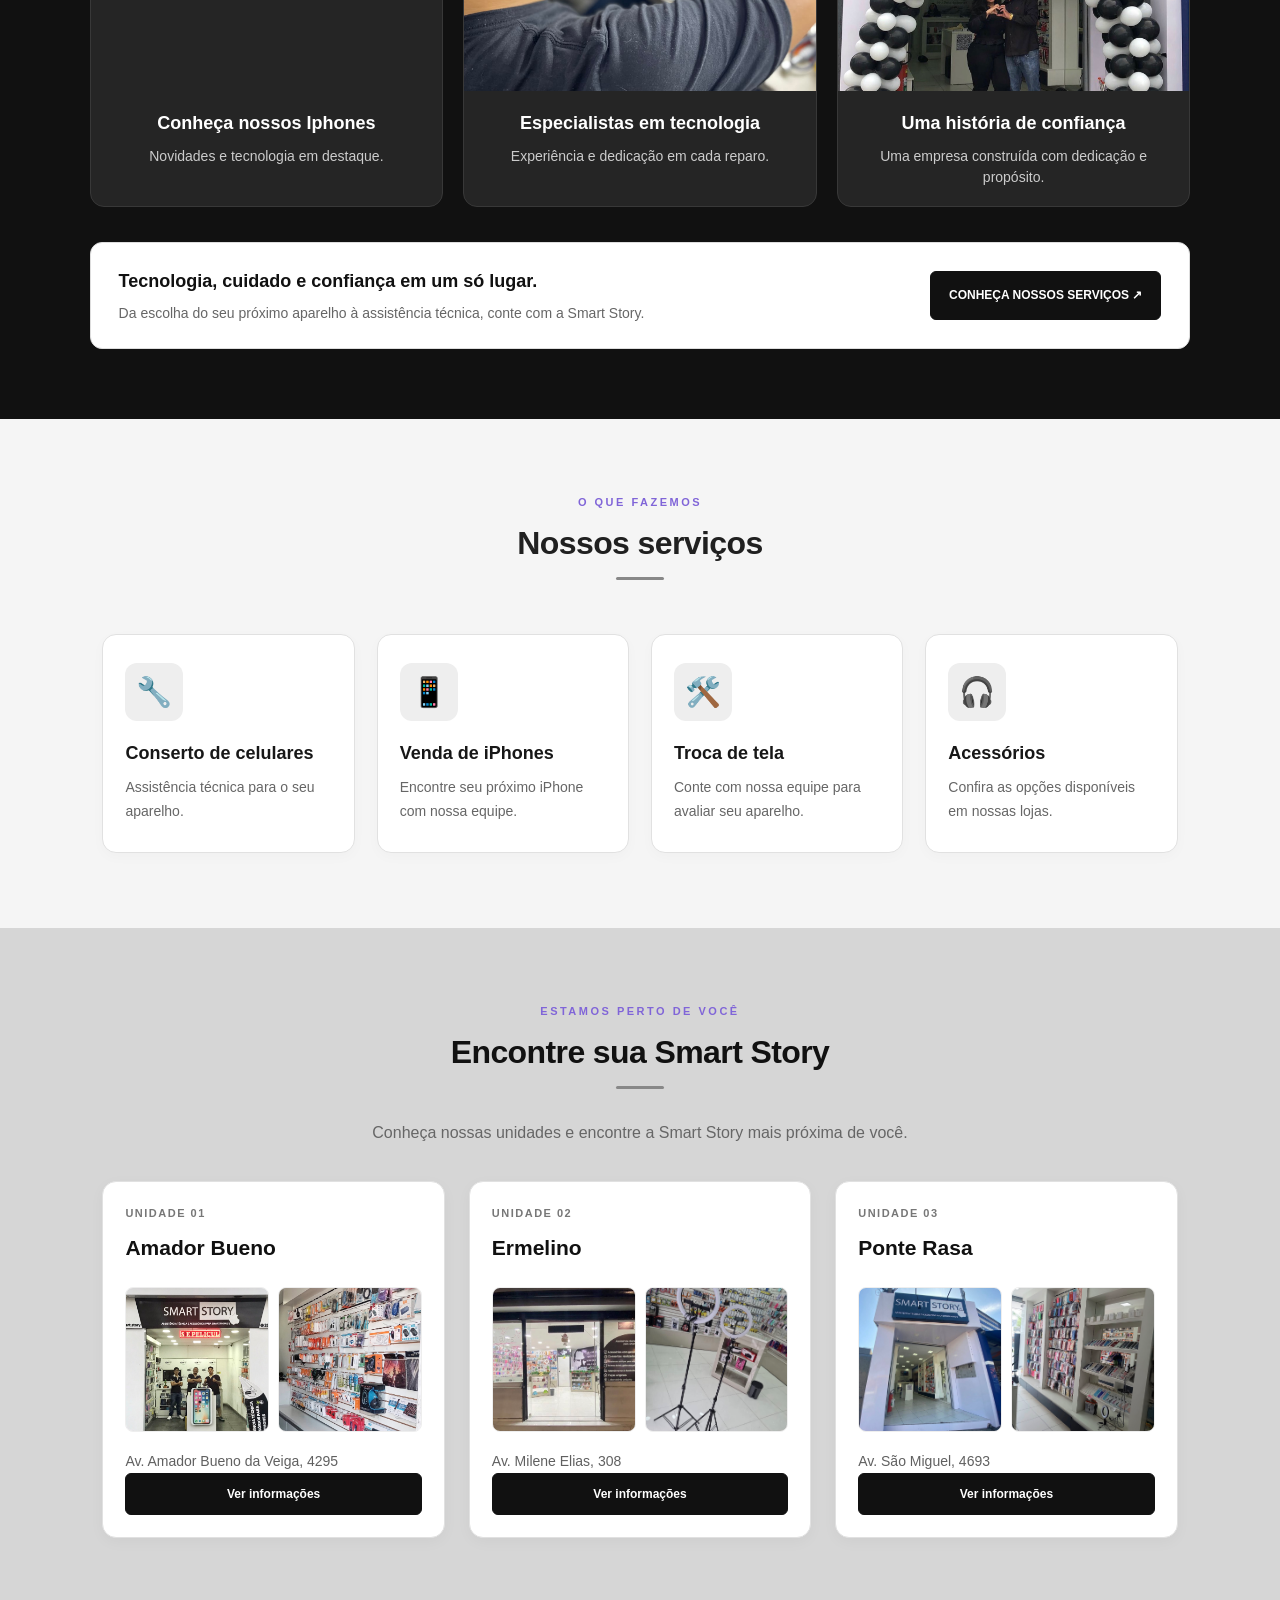
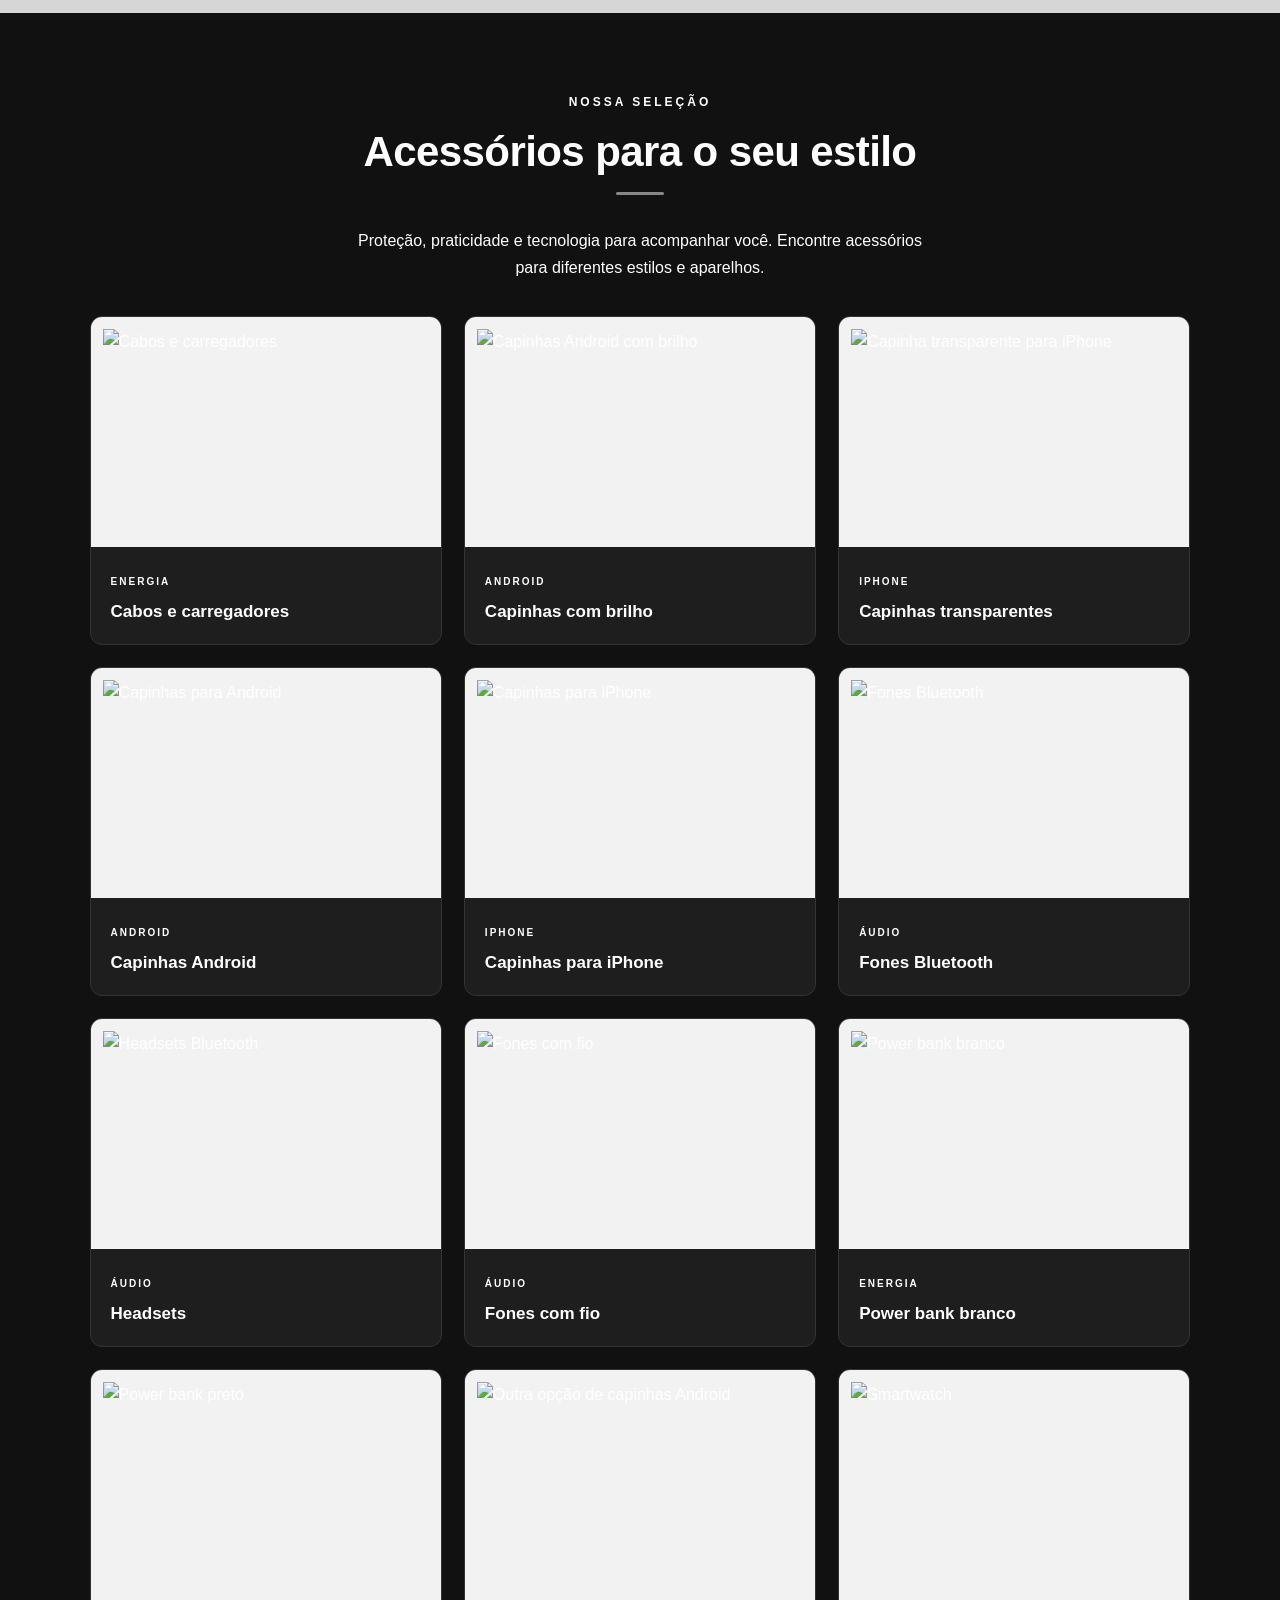
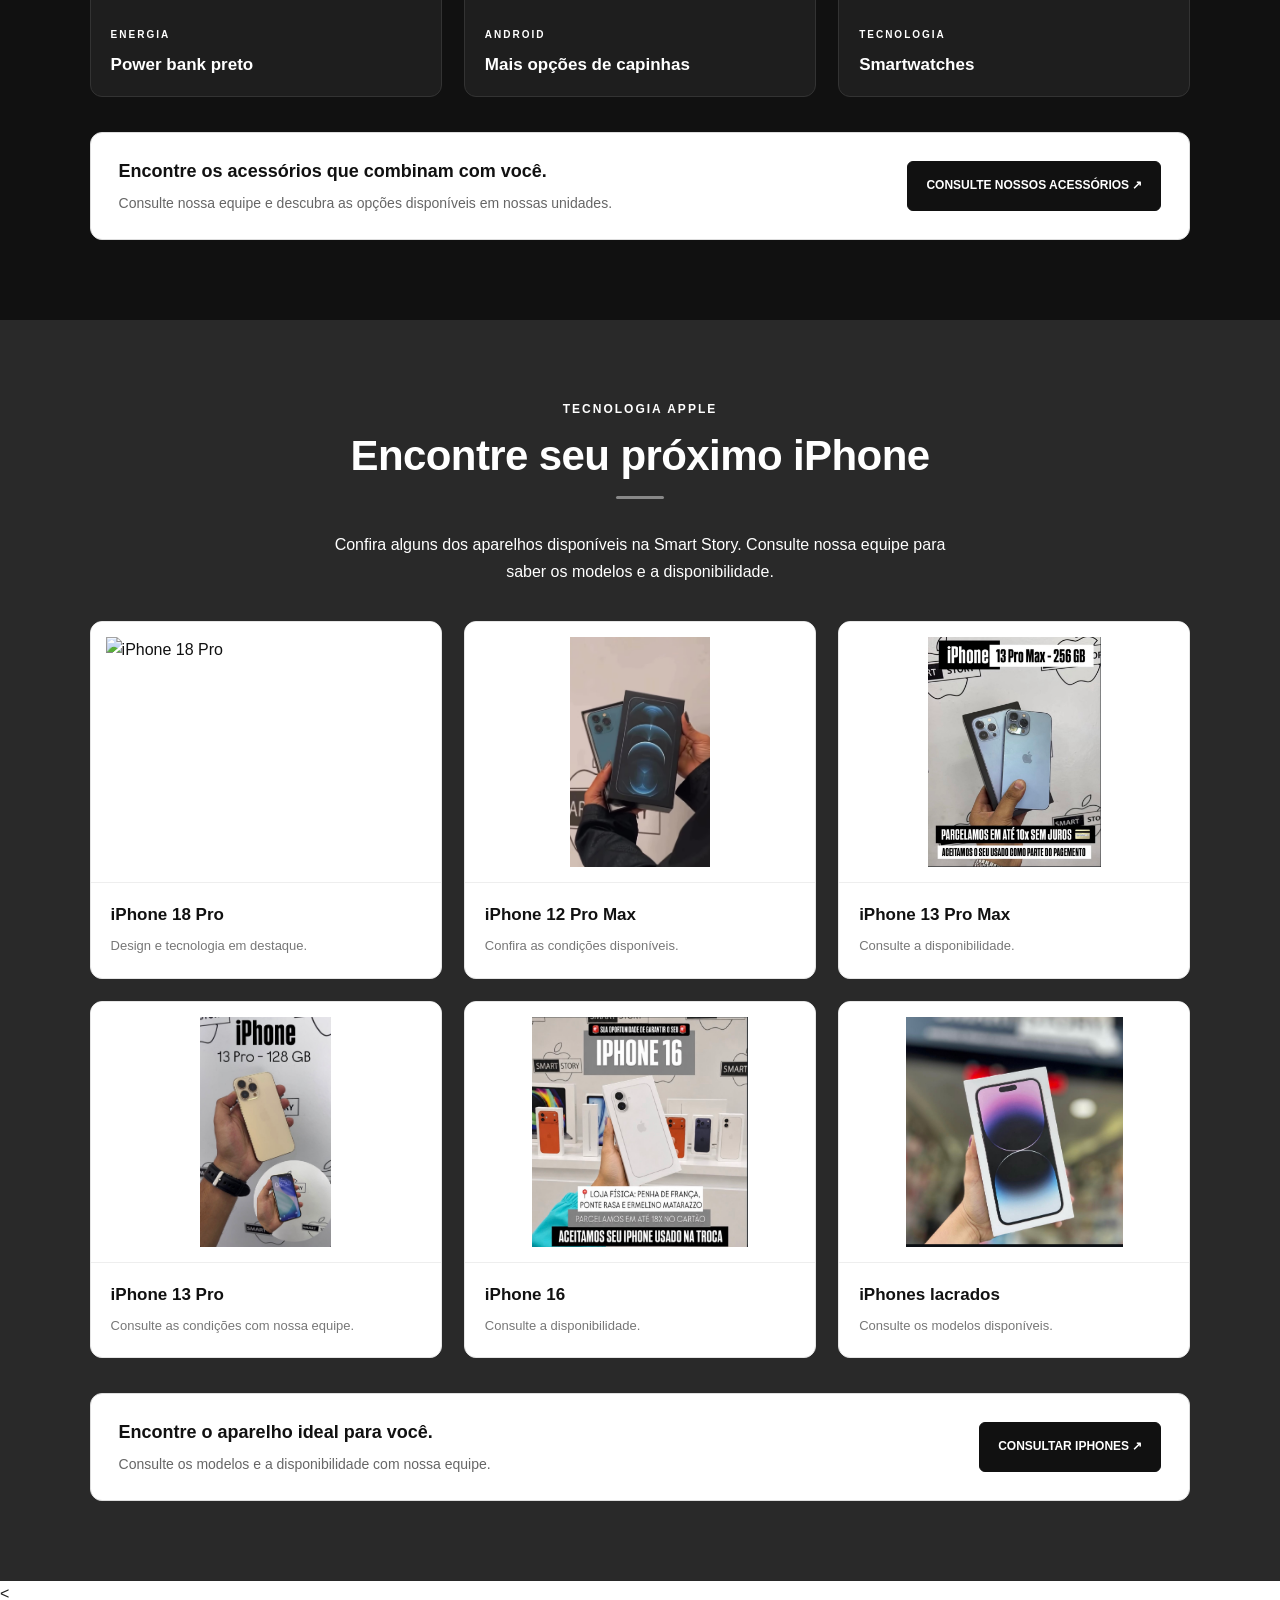
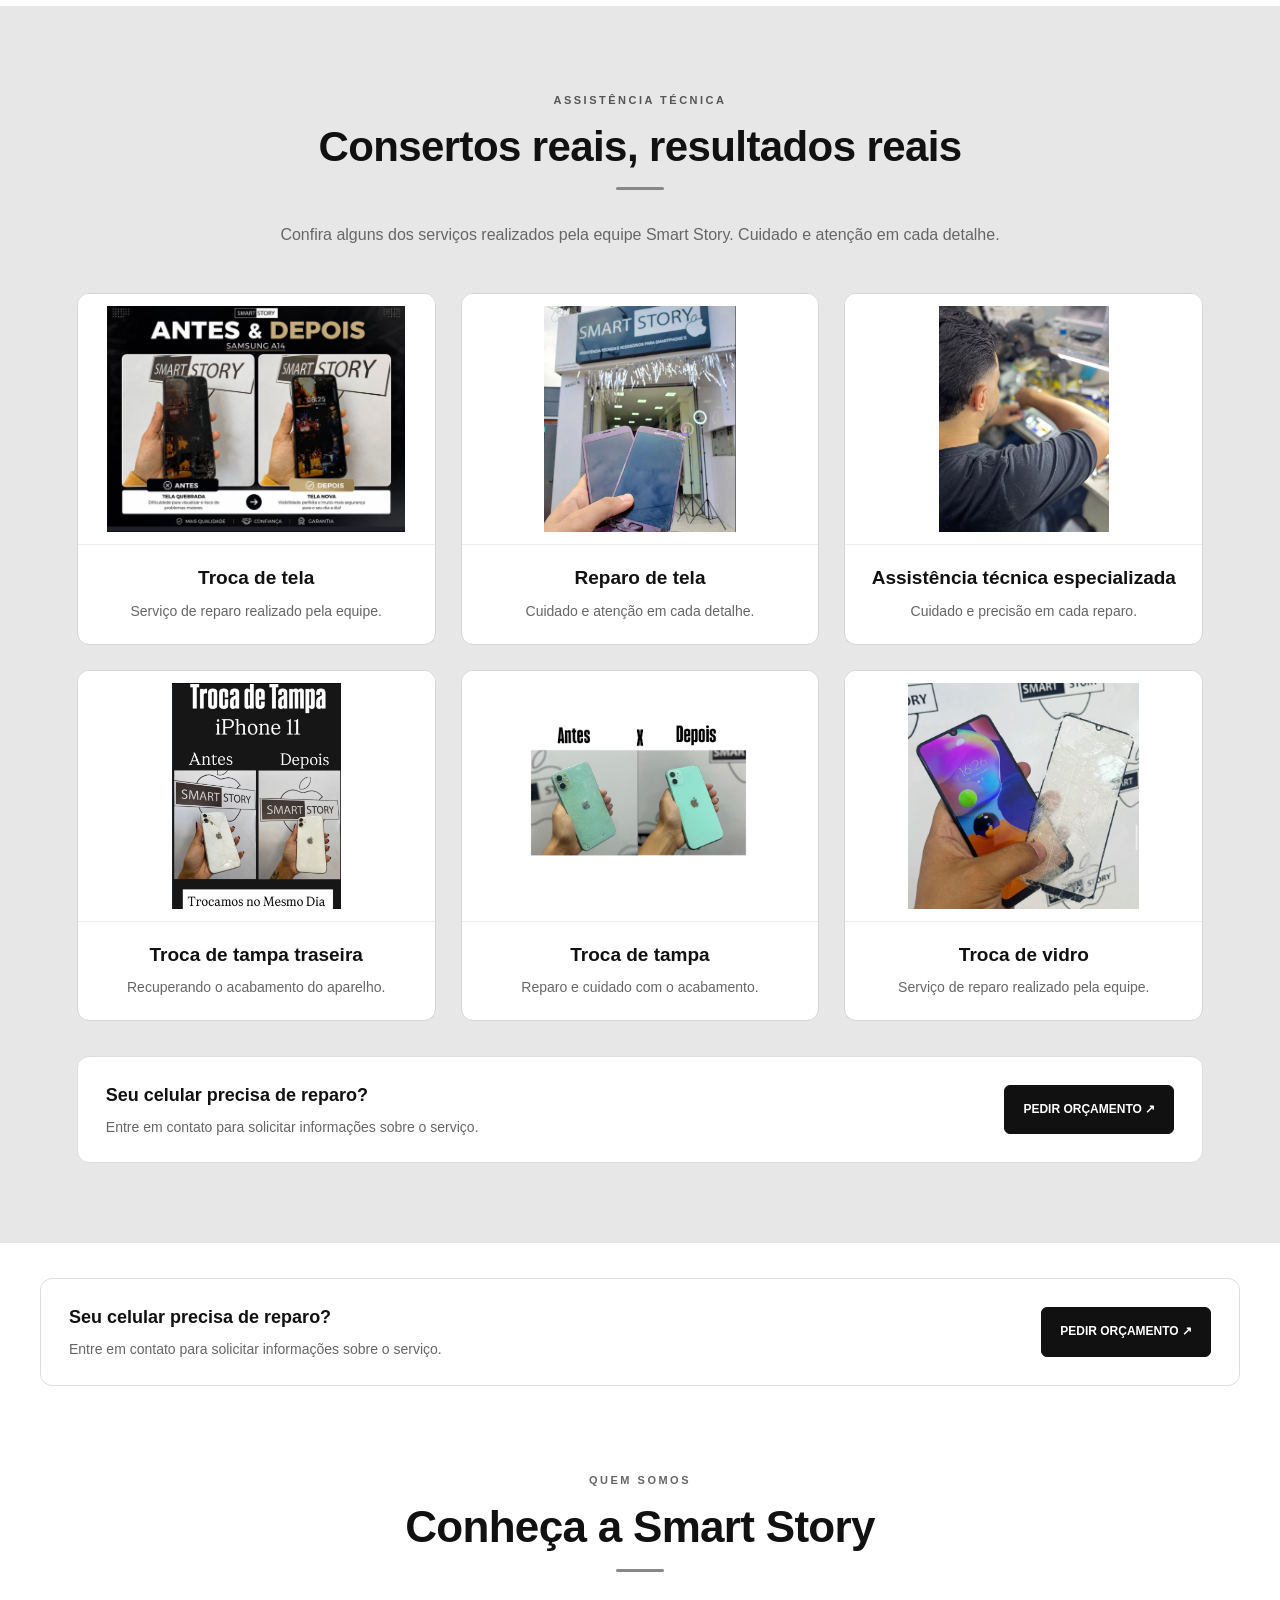
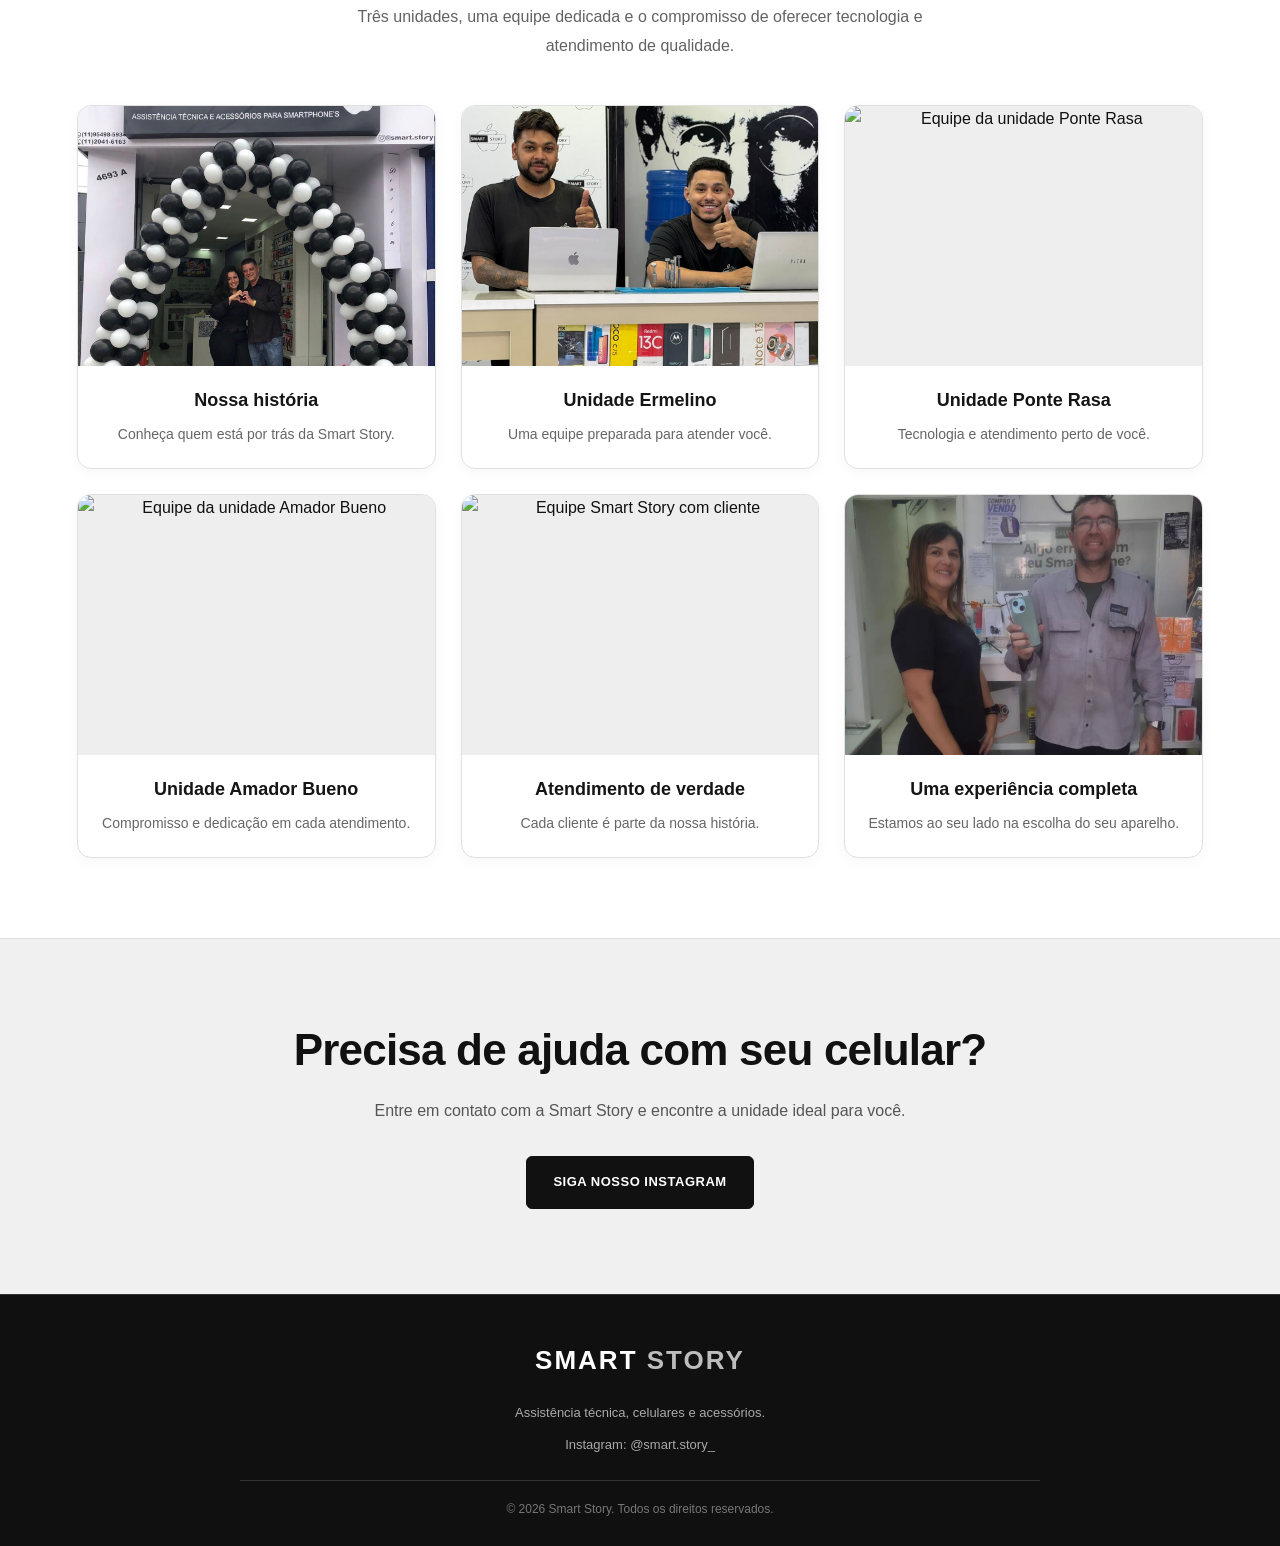
==== commit 7ef89e10: "Rename index.html.html to index.html" ====
--- a/Smart Story/index.html
+++ b/Smart Story/index.html
@@ -1,153 +1,216 @@
 
 <!DOCTYPE html>
-
 <html lang="pt-BR">
 
 <head>
-
     <meta charset="UTF-8">
-
     <meta name="viewport" content="width=device-width, initial-scale=1.0">
 
-    <title>Smart Story | Assistência Técnica e iPhones</title>
+    <title>Smart Story | Celulares, Acessórios e Assistência Técnica</title>
 
     <link rel="stylesheet" href="style.css">
-
     <script src="script.js" defer></script>
-    
-<!-- Google tag (gtag.js) -->
-<script async src="https://www.googletagmanager.com/gtag/js?id=AW-18531143336"></script>
-<script>
-  window.dataLayer = window.dataLayer || [];
-  function gtag(){dataLayer.push(arguments);}
-  gtag('js', new Date());
-
-  gtag('config', 'AW-18531143336');
-</script>
+
+    <!-- Google Ads -->
+    <script async src="https://www.googletagmanager.com/gtag/js?id=AW-18531143336"></script>
+    <script>
+        window.dataLayer = window.dataLayer || [];
+        function gtag(){dataLayer.push(arguments);}
+        gtag('js', new Date());
+        gtag('config', 'AW-18531143336');
+    </script>
 </head>
 
 <body>
 
-    
-<header class="cabecalho-smart">
-    <a href="#inicio" class="logo-smart">
-        <img src="fotos/principal logo smart.png"
-             alt="Smart Story">
-    </a>
-
-    <nav class="menu-smart">
-        <a href="#inicio">Início</a>
-        <a href="#servicos">Serviços</a>
-        <a href="#iphones">iPhones</a>
-        <a href="#acessorios">Acessórios</a>
-        <a href="#consertos">Consertos</a>
-        <a href="#lojas">Unidades</a>
-        <a href="#contato">Contato</a>
-    </nav>
-</header>
+    <!-- CABEÇALHO -->
+    <header class="cabecalho-smart">
+
+        <a href="#inicio" class="logo-smart">
+            <img src="fotos/logo smart novo.jpeg" alt="Smart Story">
+        </a>
+
+        <nav class="menu-smart">
+            <a href="#inicio">Início</a>
+            <a href="#servicos">Serviços</a>
+            <a href="#iphones">iPhones</a>
+            <a href="#acessorios">Acessórios</a>
+            <a href="#consertos">Consertos</a>
+            <a href="#lojas">Unidades</a>
+            <a href="#contato">Contato</a>
+        </nav>
+
+    </header>
 
     <main>
 
-  </body>
-
-    <main>
-        
-<section class="banner-smart" id="inicio">
-    <div class="banner-conteudo">
-        <span class="banner-etiqueta">SMART STORY · SEU UNIVERSO TECH</span>
-
-        <h1>
-            Sua próxima experiência
-            <span>começa aqui.</span>
-        </h1>
-
-        <p>
-            iPhones, acessórios e consertos especializados.
-            Tecnologia e confiança em um só lugar.
-        </p>
-
-        <div class="banner-botoes">
-            <a href="#iphones" class="botao-banner botao-claro">
-                CONHEÇA NOSSOS IPHONES
-            </a>
-
-            <a href="#lojas" class="botao-banner botao-contorno">
-                ENCONTRE SUA LOJA
-            </a>
-        </div>
-    </div>
-
-   <div class="banner-imagem">
-    <img
-        src="fotos/principal logo smart.png"
-        alt="Logo oficial da Smart Story"
-    >
-</div>
-</section>
-
-
-<section class="secao principal-smart" id="destaques">
-    <div class="cabecalho-principal">
-        <span class="subtitulo">CONHEÇA A SMART STORY</span>
-        <h2>Tecnologia que faz parte da sua história.</h2>
-        <p>Seu próximo iPhone, acessórios e serviços especializados em um só lugar.</p>
-    </div>
-
-    <div class="grade-principal">
-
-        <div class="foto-principal">
-            <img src="fotos/principal capa iphone .png"
-                 alt="iPhone com capa">
-            <div class="legenda-principal">
-                <h3>Seu estilo, seu iPhone</h3>
-                <p>Aparelhos e acessórios para você.</p>
-            </div>
-        </div>
-
-        <div class="foto-principal">
-            <img src="fotos/principal iphone lacrado.png"
-                 alt="Caixa de iPhone lacrado">
-            <div class="legenda-principal">
-                <h3>iPhones lacrados</h3>
-                <p>Encontre seu próximo aparelho.</p>
-            </div>
-        </div>
-
-        <div class="foto-principal">
-            <img src="fotos/principal traseira iphone .png"
-                 alt="Tampa traseira verde de iPhone">
-            <div class="legenda-principal">
-                <h3>Consertos especializados</h3>
-                <p>Cuidado e atenção em cada detalhe.</p>
-            </div>
-        </div>
-
-        <div class="foto-principal">
-            <img src="fotos/principal iphone com caixa .png"
-                 alt="iPhone com sua caixa">
-            <div class="legenda-principal">
-                <h3>Seu próximo iPhone está aqui</h3>
-                <p>Conheça nossos aparelhos.</p>
-            </div>
-        </div>
-
-        <div class="foto-principal foto-fundadores">
-            <img src="fotos/principal fundadores .png"
-                 alt="Casal fundador da Smart Story">
-            <div class="legenda-principal">
-                <h3>Uma história de confiança</h3>
-                <p>Conheça quem está por trás da Smart Story.</p>
-            </div>
-        </div>
-
-    </div>
-</section>
-
+        <!-- BANNER PRINCIPAL -->
+        <section class="banner-smart" id="inicio">
+
+            <div class="banner-conteudo">
+
+                <span class="banner-etiqueta">
+                    SMART STORY · SEU UNIVERSO TEC
+                </span>
+
+                <h1>
+                    Sua próxima experiência
+                    <span>começa aqui.</span>
+                </h1>
+
+                <p>
+                    Smartphones, acessórios e consertos especializados.
+                    Tecnologia e confiança em um só lugar.
+                </p>
+
+                <div class="banner-botoes">
+
+                    <a href="#iphones" class="botao-banner botao-claro">
+                        CONHEÇA NOSSOS IPHONES
+                    </a>
+
+                    <a href="#lojas" class="botao-banner botao-contorno">
+                        ENCONTRE SUA LOJA
+                    </a>
+
+                </div>
+
+            </div>
+
+            <div class="banner-imagem">
+                <img src="fotos/logo smart novo.jpeg"
+                     alt="Logo oficial da Smart Story">
+            </div>
+
+        </section>
+
+
+        <!-- DESTAQUES DA SMART STORY -->
+        <section class="secao principal-smart" id="destaques">
+
+            <div class="cabecalho-principal">
+
+                <span class="subtitulo">CONHEÇA A SMART STORY</span>
+
+                <h2>Tecnologia que faz parte da sua história.</h2>
+
+                <p>
+                    Smartphones, acessórios e assistência técnica.
+                    Tudo o que você precisa em um só lugar.
+                </p>
+
+            </div>
+
+            <div class="grade-principal">
+
+                <!-- CAPAS ANDROID -->
+                <div class="foto-principal">
+
+                    <img src="fotos/Capa android 3  novo.jpeg"
+                         alt="Capinhas para celulares Android">
+
+                    <div class="legenda-principal">
+                        <h3>Seu estilo, seu celular</h3>
+                        <p>Capinhas e acessórios para personalizar seu aparelho.</p>
+                    </div>
+
+                </div>
+
+                <!-- IPHONES LACRADOS -->
+                <div class="foto-principal">
+
+                    <img src="fotos/principal iphone lacrado.png"
+                         alt="Caixa de iPhone lacrado">
+
+                    <div class="legenda-principal">
+                        <h3>iPhones lacrados</h3>
+                        <p>Encontre o aparelho ideal para você.</p>
+                    </div>
+
+                </div>
+
+                <!-- CONSERTOS -->
+                <div class="foto-principal">
+
+                    <img src="fotos/principal traseira iphone .png"
+                         alt="Tampa traseira de iPhone">
+
+                    <div class="legenda-principal">
+                        <h3>Cuidado em cada detalhe</h3>
+                        <p>Consertos especializados para seu celular.</p>
+                    </div>
+
+                </div>
+
+                <!-- IPHONE 18 PRO -->
+                <div class="foto-principal">
+
+                    <img src="fotos/iPhone 18 pro novo.jpeg"
+                         alt="iPhone 18 Pro">
+
+                    <div class="legenda-principal">
+                        <h3>Conheça nossos Iphones</h3>
+                        <p>Novidades e tecnologia em destaque.</p>
+                    </div>
+
+                </div>
+
+                <!-- TÉCNICO -->
+                <div class="foto-principal">
+
+                    <img src="fotos/tecnico consertando novo.jpeg"
+                         alt="Técnico realizando manutenção em celular">
+
+                    <div class="legenda-principal">
+                        <h3>Especialistas em tecnologia</h3>
+                        <p>Experiência e dedicação em cada reparo.</p>
+                    </div>
+
+                </div>
+
+                <!-- FUNDADORES -->
+                <div class="foto-principal foto-fundadores">
+
+                    <img src="fotos/principal fundadores .png"
+                         alt="Fundadores da Smart Story">
+
+                    <div class="legenda-principal">
+                        <h3>Uma história de confiança</h3>
+                        <p>Uma empresa construída com dedicação e propósito.</p>
+                    </div>
+
+                </div>
+
+            </div>
+
+            <div class="chamada-secao">
+
+                <div class="chamada-secao-texto">
+                    <strong>Tecnologia, cuidado e confiança em um só lugar.</strong>
+
+                    <p>
+                        Da escolha do seu próximo aparelho à assistência técnica,
+                        conte com a Smart Story.
+                    </p>
+                </div>
+
+                <a href="#servicos" class="botao-cta-secao">
+                    CONHEÇA NOSSOS SERVIÇOS ↗
+                </a>
+
+            </div>
+
+        </section>
+
+
+        <!-- SERVIÇOS -->
         <section id="servicos" class="secao">
+
             <p class="subtitulo">O QUE FAZEMOS</p>
             <h2>Nossos serviços</h2>
 
             <div class="servicos">
+
                 <article class="servico">
                     <div class="icone">🔧</div>
                     <h3>Conserto de celulares</h3>
@@ -171,298 +234,349 @@
                     <h3>Acessórios</h3>
                     <p>Confira as opções disponíveis em nossas lojas.</p>
                 </article>
-            </div>
+
+            </div>
+
         </section>
 
-       
+
+        <!-- UNIDADES -->
+        <section id="lojas" class="secao lojas">
+
+            <p class="subtitulo">ESTAMOS PERTO DE VOCÊ</p>
+
+            <h2>Encontre sua Smart Story</h2>
+
+            <p class="introducao-lojas">
+                Conheça nossas unidades e encontre a Smart Story mais próxima de você.
+            </p>
+
+            <div class="lista-lojas">
+
+                <!-- AMADOR BUENO -->
+                <article class="loja">
+
+                    <p class="etiqueta-loja">UNIDADE 01</p>
+                    <h3>Amador Bueno</h3>
+
+                    <div class="galeria-loja">
+
+                        <img src="fotos/fachada amador .png"
+                             alt="Fachada da Smart Story Amador Bueno">
+
+                        <img src="fotos/interior amador.png"
+                             alt="Interior da Smart Story Amador Bueno">
+
+                    </div>
+
+                    <p>Av. Amador Bueno da Veiga, 4295</p>
+
+                    <button type="button"
+                            class="botao botao-secundario abrir-loja"
+                            data-loja="amador">
+                        Ver informações
+                    </button>
+
+                </article>
+
+
+                <!-- ERMELINO -->
+                <article class="loja">
+
+                    <p class="etiqueta-loja">UNIDADE 02</p>
+                    <h3>Ermelino</h3>
+
+                    <div class="galeria-loja">
+
+                        <img src="fotos/fachada ermelino .png"
+                             alt="Fachada da Smart Story Ermelino">
+
+                        <img src="fotos/interior ermelino.png"
+                             alt="Interior da Smart Story Ermelino">
+
+                    </div>
+
+                    <p>Av. Milene Elias, 308</p>
+
+                    <button type="button"
+                            class="botao botao-secundario abrir-loja"
+                            data-loja="ermelino">
+                        Ver informações
+                    </button>
+
+                </article>
+
+
+                <!-- PONTE RASA -->
+                <article class="loja">
+
+                    <p class="etiqueta-loja">UNIDADE 03</p>
+                    <h3>Ponte Rasa</h3>
+
+                    <div class="galeria-loja">
+
+                        <img src="fotos/fachada ponte rasa.png"
+                             alt="Fachada da Smart Story Ponte Rasa">
+
+                        <img src="fotos/interior ponte rasa .png"
+                             alt="Interior da Smart Story Ponte Rasa">
+
+                    </div>
+
+                    <p>Av. São Miguel, 4693</p>
+
+                    <button type="button"
+                            class="botao botao-secundario abrir-loja"
+                            data-loja="ponte">
+                        Ver informações
+                    </button>
+
+                </article>
+
+            </div>
+
+        </section>
+
+
+        <!-- ACESSÓRIOS -->
+        <section id="acessorios" class="secao secao-acessorios">
+
+            <p class="subtitulo">NOSSA SELEÇÃO</p>
+
+            <h2>Acessórios para o seu estilo</h2>
+
+            <p class="introducao-acessorios">
+                Proteção, praticidade e tecnologia para acompanhar você.
+                Encontre acessórios para diferentes estilos e aparelhos.
+            </p>
+
+            <div class="grade-acessorios">
+
+                <article class="produto-acessorio">
+                    <img src="fotos/Cabos carregador novo.jpeg"
+                         alt="Cabos e carregadores">
+                    <div class="info-acessorio">
+                        <span>ENERGIA</span>
+                        <h3>Cabos e carregadores</h3>
+                    </div>
+                </article>
+
+                <article class="produto-acessorio">
+                    <img src="fotos/Capa android com brilho novo.jpeg"
+                         alt="Capinhas Android com brilho">
+                    <div class="info-acessorio">
+                        <span>ANDROID</span>
+                        <h3>Capinhas com brilho</h3>
+                    </div>
+                </article>
+
+                <article class="produto-acessorio">
+                    <img src="fotos/Capa iphone transparente novo.jpeg"
+                         alt="Capinha transparente para iPhone">
+                    <div class="info-acessorio">
+                        <span>IPHONE</span>
+                        <h3>Capinhas transparentes</h3>
+                    </div>
+                </article>
+
+                <article class="produto-acessorio">
+                    <img src="fotos/Capa android novo.jpeg"
+                         alt="Capinhas para Android">
+                    <div class="info-acessorio">
+                        <span>ANDROID</span>
+                        <h3>Capinhas Android</h3>
+                    </div>
+                </article>
+
+                <article class="produto-acessorio">
+                    <img src="fotos/Capa iphone novo.jpeg"
+                         alt="Capinhas para iPhone">
+                    <div class="info-acessorio">
+                        <span>IPHONE</span>
+                        <h3>Capinhas para iPhone</h3>
+                    </div>
+                </article>
+
+                <article class="produto-acessorio">
+                    <img src="fotos/Fone bluetooth novo.jpeg"
+                         alt="Fones Bluetooth">
+                    <div class="info-acessorio">
+                        <span>ÁUDIO</span>
+                        <h3>Fones Bluetooth</h3>
+                    </div>
+                </article>
+
+                <article class="produto-acessorio">
+                    <img src="fotos/Fone bluetooth headset novo.jpeg"
+                         alt="Headsets Bluetooth">
+                    <div class="info-acessorio">
+                        <span>ÁUDIO</span>
+                        <h3>Headsets</h3>
+                    </div>
+                </article>
+
+                <article class="produto-acessorio">
+                    <img src="fotos/Fone com fio novo .jpeg"
+                         alt="Fones com fio">
+                    <div class="info-acessorio">
+                        <span>ÁUDIO</span>
+                        <h3>Fones com fio</h3>
+                    </div>
+                </article>
+
+                <article class="produto-acessorio">
+                    <img src="fotos/Power bank branco novo.jpeg"
+                         alt="Power bank branco">
+                    <div class="info-acessorio">
+                        <span>ENERGIA</span>
+                        <h3>Power bank branco</h3>
+                    </div>
+                </article>
+
+                <article class="produto-acessorio">
+                    <img src="fotos/Power bank preto novo.jpeg"
+                         alt="Power bank preto">
+                    <div class="info-acessorio">
+                        <span>ENERGIA</span>
+                        <h3>Power bank preto</h3>
+                    </div>
+                </article>
+
+                <article class="produto-acessorio">
+                    <img src="fotos/Capa android 2 novo.jpeg"
+                         alt="Outra opção de capinhas Android">
+                    <div class="info-acessorio">
+                        <span>ANDROID</span>
+                        <h3>Mais opções de capinhas</h3>
+                    </div>
+                </article>
+
+                <article class="produto-acessorio">
+                    <img src="fotos/Smart watch.jpeg"
+                         alt="Smartwatch">
+                    <div class="info-acessorio">
+                        <span>TECNOLOGIA</span>
+                        <h3>Smartwatches</h3>
+                    </div>
+                </article>
+
+            </div>
+
+            <div class="chamada-secao">
+
+                <div class="chamada-secao-texto">
+                    <strong>Encontre os acessórios que combinam com você.</strong>
+                    <p>
+                        Consulte nossa equipe e descubra as opções disponíveis
+                        em nossas unidades.
+                    </p>
+                </div>
+
+                <a href="#" class="botao-cta-secao"
+                   onclick="document.getElementById('menu-contato').open = true; return false;">
+                    CONSULTE NOSSOS ACESSÓRIOS ↗
+                </a>
+
+            </div>
+
+        </section>
+
+
+        <!-- IPHONES -->
+        <section id="iphones" class="secao secao-iphones">
+
+            <p class="subtitulo">TECNOLOGIA APPLE</p>
+
+            <h2>Encontre seu próximo iPhone</h2>
+
+            <p class="introducao-iphones">
+                Confira alguns dos aparelhos disponíveis na Smart Story.
+                Consulte nossa equipe para saber os modelos e a disponibilidade.
+            </p>
+
+            <div class="grade-iphones">
+
+                <article class="produto-iphone">
+                    <img src="fotos/iPhone 18 pro novo.jpeg"
+                         alt="iPhone 18 Pro">
+                    <div class="info-iphone">
+                        <h3>iPhone 18 Pro</h3>
+                        <p>Design e tecnologia em destaque.</p>
+                    </div>
+                </article>
+
+                <article class="produto-iphone">
+                    <img src="fotos/iphone 12 pro max.png"
+                         alt="iPhone 12 Pro Max">
+                    <div class="info-iphone">
+                        <h3>iPhone 12 Pro Max</h3>
+                        <p>Confira as condições disponíveis.</p>
+                    </div>
+                </article>
+
+                <article class="produto-iphone">
+                    <img src="fotos/iphone 13 pro max.png"
+                         alt="iPhone 13 Pro Max">
+                    <div class="info-iphone">
+                        <h3>iPhone 13 Pro Max</h3>
+                        <p>Consulte a disponibilidade.</p>
+                    </div>
+                </article>
+
+                <article class="produto-iphone">
+                    <img src="fotos/iphone 13 pro.png"
+                         alt="iPhone 13 Pro">
+                    <div class="info-iphone">
+                        <h3>iPhone 13 Pro</h3>
+                        <p>Consulte as condições com nossa equipe.</p>
+                    </div>
+                </article>
+
+                <article class="produto-iphone">
+                    <img src="fotos/iphone 16.png"
+                         alt="iPhone 16">
+                    <div class="info-iphone">
+                        <h3>iPhone 16</h3>
+                        <p>Consulte a disponibilidade.</p>
+                    </div>
+                </article>
+
+                <article class="produto-iphone">
+                    <img src="fotos/iphone lacrado.png"
+                         alt="iPhone lacrado">
+                    <div class="info-iphone">
+                        <h3>iPhones lacrados</h3>
+                        <p>Consulte os modelos disponíveis.</p>
+                    </div>
+                </article>
+
+            </div>
+
+            <div class="chamada-secao">
+
+                <div class="chamada-secao-texto">
+                    <strong>Encontre o aparelho ideal para você.</strong>
+                    <p>
+                        Consulte os modelos e a disponibilidade com nossa equipe.
+                    </p>
+                </div>
+
+                <a href="#" class="botao-cta-secao"
+                   onclick="document.getElementById('menu-contato').open = true; return false;">
+                    CONSULTAR IPHONES ↗
+                </a>
+
+            </div>
+
+        </section>
+
+
+        <!-- CONSERTOS -->
+        
 <
-<
-<section id="lojas" class="secao lojas">
-    <p class="subtitulo">ESTAMOS PERTO DE VOCÊ</p>
-    <h2>Encontre sua Smart Story</h2>
-    <p class="introducao-lojas">
-        Conheça nossas unidades e encontre a Smart Story mais próxima de você.
-    </p>
-
-    <div class="lista-lojas">
-
-        <!-- UNIDADE AMADOR BUENO -->
-        <article class="loja">
-            <p class="etiqueta-loja">UNIDADE 01</p>
-            <h3>Amador Bueno</h3>
-
-            <div class="galeria-loja">
-                <img src="fotos/fachada amador .png"
-                     alt="Fachada da Smart Story Amador Bueno">
-                <img src="fotos/interior amador.png"
-                     alt="Interior da Smart Story Amador Bueno">
-            </div>
-
-            <p>Av. Amador Bueno da Veiga, 4295</p>
-
-            <button type="button"
-                    class="botao botao-secundario abrir-loja"
-                    data-loja="amador">
-                Ver informações
-            </button>
-        </article>
-
-        <!-- UNIDADE ERMELINO -->
-        <article class="loja">
-            <p class="etiqueta-loja">UNIDADE 02</p>
-            <h3>Ermelino</h3>
-
-            <div class="galeria-loja">
-                <img src="fotos/fachada ermelino .png"
-                     alt="Fachada da Smart Story Ermelino">
-                <img src="fotos/interior ermelino.png"
-                     alt="Interior da Smart Story Ermelino">
-            </div>
-
-            <p>Av. Milene Elias, 308</p>
-
-            <button type="button"
-                    class="botao botao-secundario abrir-loja"
-                    data-loja="ermelino">
-                Ver informações
-            </button>
-        </article>
-
-        <!-- UNIDADE PONTE RASA -->
-        <article class="loja">
-            <p class="etiqueta-loja">UNIDADE 03</p>
-            <h3>Ponte Rasa</h3>
-
-            <div class="galeria-loja">
-                <img src="fotos/fachada ponte rasa.png"
-                     alt="Fachada da Smart Story Ponte Rasa">
-                <img src="fotos/interior ponte rasa .png"
-                     alt="Interior da Smart Story Ponte Rasa">
-            
-            </div>
-
-            <p>Av. São Miguel, 4693</p>
-
-            <button type="button"
-                    class="botao botao-secundario abrir-loja"
-                    data-loja="ponte">
-                Ver informações
-            </button>
-        </article>
-
-    </div>
-</section>
-
- 
-<!-- GALERIA DE ACESSÓRIOS -->
-<section id="acessorios" class="secao secao-acessorios">
-    <p class="subtitulo">NOSSA SELEÇÃO</p>
-    <h2>Acessórios para o seu estilo</h2>
-    <p class="introducao-acessorios">
-        Proteção, praticidade e tecnologia para acompanhar você.
-    </p>
-
-    <div class="grade-acessorios">
-
-        <article class="produto-acessorio">
-            <img src="fotos/cabos carregador .png" alt="Cabos e carregadores">
-            <div class="info-acessorio">
-                <span>ENERGIA</span>
-                <h3>Cabos e carregadores</h3>
-            </div>
-        </article>
-
-        <article class="produto-acessorio">
-            <img src="fotos/capa android com brilho .png" alt="Capinha Android com brilho">
-            <div class="info-acessorio">
-                <span>ANDROID</span>
-                <h3>Capinhas com brilho</h3>
-            </div>
-        </article>
-
-        <article class="produto-acessorio">
-            <img src="fotos/capa iphone transparente c brilho.png" alt="Capinha transparente com brilho para iPhone">
-            <div class="info-acessorio">
-                <span>IPHONE</span>
-                <h3>Capinhas transparentes</h3>
-            </div>
-        </article>
-
-        <article class="produto-acessorio">
-            <img src="fotos/capas android .png" alt="Capinhas Android">
-            <div class="info-acessorio">
-                <span>ANDROID</span>
-                <h3>Capinhas Android</h3>
-            </div>
-        </article>
-
-        <article class="produto-acessorio">
-            <img src="fotos/capas de iphone .png" alt="Capinhas para iPhone">
-            <div class="info-acessorio">
-                <span>IPHONE</span>
-                <h3>Capinhas para iPhone</h3>
-            </div>
-        </article>
-
-        <article class="produto-acessorio">
-            <img src="fotos/fone bluetooth .png" alt="Fone Bluetooth">
-            <div class="info-acessorio">
-                <span>ÁUDIO</span>
-                <h3>Fones Bluetooth</h3>
-            </div>
-        </article>
-
-        <article class="produto-acessorio">
-            <img src="fotos/fone bluetooth headset.png" alt="Headset Bluetooth">
-            <div class="info-acessorio">
-                <span>ÁUDIO</span>
-                <h3>Headsets</h3>
-            </div>
-        </article>
-
-        <article class="produto-acessorio">
-            <img src="fotos/fone com fio .png" alt="Fone com fio">
-            <div class="info-acessorio">
-                <span>ÁUDIO</span>
-                <h3>Fones com fio</h3>
-            </div>
-        </article>
-
-        <article class="produto-acessorio">
-            <img src="fotos/kit capa deiphone e capa fone.png" alt="Kit de capinha e capa de fone">
-            <div class="info-acessorio">
-                <span>KITS</span>
-                <h3>Kit de acessórios</h3>
-            </div>
-        </article>
-
-        <article class="produto-acessorio">
-            <img src="fotos/kit capa deiphone, capa fone e capa relogio.png" alt="Kit de capinha, capa de fone e capa de relógio">
-            <div class="info-acessorio">
-                <span>KITS</span>
-                <h3>Kit completo</h3>
-            </div>
-        </article>
-
-        <article class="produto-acessorio">
-            <img src="fotos/power bank branco .png" alt="Power bank branco">
-            <div class="info-acessorio">
-                <span>ENERGIA</span>
-                <h3>Power bank branco</h3>
-            </div>
-        </article>
-
-        <article class="produto-acessorio">
-            <img src="fotos/power bank preto.png" alt="Power bank preto">
-            <div class="info-acessorio">
-                <span>ENERGIA</span>
-                <h3>Power bank preto</h3>
-            </div>
-        </article>
-
-        <article class="produto-acessorio">
-            <img src="fotos/suporte celular.png" alt="Suporte para celular">
-            <div class="info-acessorio">
-                <span>PRATICIDADE</span>
-                <h3>Suportes para celular</h3>
-            </div>
-        </article>
-
-    </div>
-<div class="chamada-secao">
-    <div class="chamada-secao-texto">
-        <strong>Procurando um acessório específico?</strong>
-        <p>Consulte as opções disponíveis em nossas unidades.</p>
-    </div>
-    <a href="#" class="botao-cta-secao"
-   onclick="document.getElementById('menu-contato').open = true; return false;">
-        CONSULTAR ACESSÓRIOS ↗
-    </a>
-</div>
-
-</section>
- 
-<!-- GALERIA DE IPHONES -->
-<section id="iphones" class="secao secao-iphones">
-    <p class="subtitulo">TECNOLOGIA APPLE</p>
-    <h2>Encontre seu próximo iPhone</h2>
-    <p class="introducao-iphones">
-        Confira alguns dos aparelhos disponíveis na Smart Story.
-        Consulte nossa equipe para saber os modelos e a disponibilidade.
-    </p>
-
-    <div class="grade-iphones">
-
-        <article class="produto-iphone">
-            <img src="fotos/iphone 12 pro max frente.png" alt="iPhone 12 Pro Max de frente">
-            <div class="info-iphone">
-                <h3>iPhone 12 Pro Max</h3>
-                <p>Design premium e tela ampla.</p>
-            </div>
-        </article>
-
-        <article class="produto-iphone">
-            <img src="fotos/iphone 12 pro max.png" alt="iPhone 12 Pro Max">
-            <div class="info-iphone">
-                <h3>iPhone 12 Pro Max</h3>
-                <p>Confira as condições disponíveis.</p>
-            </div>
-        </article>
-
-        <article class="produto-iphone">
-            <img src="fotos/iphone 13 pro max.png" alt="iPhone 13 Pro Max">
-            <div class="info-iphone">
-                <h3>iPhone 13 Pro Max</h3>
-                <p>Consulte a disponibilidade.</p>
-            </div>
-        </article>
-
-        <article class="produto-iphone">
-            <img src="fotos/iphone 13 pro.png" alt="iPhone 13 Pro">
-            <div class="info-iphone">
-                <h3>iPhone 13 Pro</h3>
-                <p>Consulte as condições com nossa equipe.</p>
-            </div>
-        </article>
-
-        <article class="produto-iphone">
-            <img src="fotos/iphone 16.png" alt="iPhone 16">
-            <div class="info-iphone">
-                <h3>iPhone 16</h3>
-                <p>Consulte a disponibilidade.</p>
-            </div>
-        </article>
-
-        <article class="produto-iphone">
-            <img src="fotos/iphone lacrado.png" alt="iPhone lacrado">
-            <div class="info-iphone">
-                <h3>iPhones lacrados</h3>
-                <p>Consulte os modelos disponíveis.</p>
-            </div>
-        </article>
-
-        <article class="produto-iphone">
-            </div>
-        </article>
-
-    </div>
-</section>
-
-<div class="chamada-secao">
-    <div class="chamada-secao-texto">
-        <strong>Encontrou seu próximo iPhone?</strong>
-        <p>Consulte os modelos e a disponibilidade com nossa equipe.</p>
-    </div>
-    <a href="#" class="botao-cta-secao"
-   onclick="document.getElementById('menu-contato').open = true; return false;">
-        CONSULTAR IPHONES ↗
-    </a>
-</div>
-
-
 <section id="consertos" class="secao secao-consertos">
     <div class="titulo-secao">
-        <span>ANTES E DEPOIS</span>
+        <span>ASSISTÊNCIA TÉCNICA</span>
         <h2>Consertos reais, resultados reais</h2>
         <p>
             Confira alguns dos serviços realizados pela equipe Smart Story.
@@ -474,212 +588,292 @@
 
         <article class="card-conserto">
             <img src="fotos/troca de tela antes e depois.png"
-                 alt="Antes e depois de uma troca de tela">
+                 alt="Troca de tela">
             <div class="info-conserto">
                 <h3>Troca de tela</h3>
-                <p>Veja a transformação após o reparo.</p>
+                <p>Serviço de reparo realizado pela equipe.</p>
             </div>
         </article>
 
         <article class="card-conserto">
             <img src="fotos/troca de tela antes e depois 2.png"
-                 alt="Outro exemplo de troca de tela">
+                 alt="Reparo de tela">
             <div class="info-conserto">
                 <h3>Reparo de tela</h3>
-                <p>Mais um registro de serviço realizado.</p>
+                <p>Cuidado e atenção em cada detalhe.</p>
+            </div>
+        </article>
+
+        <article class="card-conserto">
+            <img src="fotos/tecnico consertando novo.jpeg"
+                 alt="Técnico realizando conserto em celular">
+            <div class="info-conserto">
+                <h3>Assistência técnica especializada</h3>
+                <p>Cuidado e precisão em cada reparo.</p>
             </div>
         </article>
 
         <article class="card-conserto">
             <img src="fotos/troca de tampa antes e depois.png"
-                 alt="Antes e depois da troca de tampa">
+                 alt="Troca de tampa traseira">
+            <div class="info-conserto">
+                <h3>Troca de tampa traseira</h3>
+                <p>Recuperando o acabamento do aparelho.</p>
+            </div>
+        </article>
+
+        <article class="card-conserto">
+            <img src="fotos/conserto tampa traseira novo.jpeg"
+                 alt="Conserto de tampa traseira">
             <div class="info-conserto">
                 <h3>Troca de tampa</h3>
-                <p>Recuperação do acabamento do aparelho.</p>
-            </div>
-        </article>
-
-        <article class="card-conserto">
-            <img src="fotos/troca tampa traseira antes (verde).png"
-                 alt="Tampa traseira verde antes do reparo">
-            <div class="info-conserto">
-                <h3>Tampa traseira — antes</h3>
-                <p>Registro do aparelho antes do serviço.</p>
-            </div>
-        </article>
-
-        <article class="card-conserto">
-            <img src="fotos/troca tampa traseira depois (verde).png"
-                 alt="Tampa traseira verde depois do reparo">
-            <div class="info-conserto">
-                <h3>Tampa traseira — depois</h3>
-                <p>Resultado após o reparo.</p>
+                <p>Reparo e cuidado com o acabamento.</p>
             </div>
         </article>
 
         <article class="card-conserto">
             <img src="fotos/troca de vidro.png"
-                 alt="Serviço de troca de vidro">
+                 alt="Troca de vidro">
             <div class="info-conserto">
                 <h3>Troca de vidro</h3>
                 <p>Serviço de reparo realizado pela equipe.</p>
             </div>
         </article>
 
-        <article class="card-conserto">
-            </div>
-        </article>
-
+    </div>
+
+    <div class="chamada-secao">
+        <div class="chamada-secao-texto">
+            <strong>Seu celular precisa de reparo?</strong>
+            <p>
+                Entre em contato para solicitar informações sobre o serviço.
+            </p>
+        </div>
+        <a href="#" class="botao-cta-secao"
+           onclick="document.getElementById('menu-contato').open = true; return false;">
+            PEDIR ORÇAMENTO ↗
+        </a>
     </div>
 </section>
 
-<div class="chamada-secao">
-    <div class="chamada-secao-texto">
-        <strong>Seu celular precisa de reparo?</strong>
-        <p>Entre em contato para solicitar informações sobre o serviço.</p>
+
     </div>
-    <a href="#" class="botao-cta-secao"
-   onclick="document.getElementById('menu-contato').open = true; return false;">
-    PEDIR ORÇAMENTO ↗
-</a>
-</div>
-
-
-<section id="equipe" class="secao secao-equipe">
-    <div class="titulo-secao">
-        <span>QUEM SOMOS</span>
-        <h2>Por trás da Smart Story</h2>
-        <p>
-            Uma equipe que acredita em tecnologia, confiança
-            e atendimento de verdade.
-        </p>
+
+    <div class="chamada-secao">
+        <div class="chamada-secao-texto">
+            <strong>Seu celular precisa de reparo?</strong>
+            <p>
+                Entre em contato para solicitar informações sobre o serviço.
+            </p>
+        </div>
+        <a href="#" class="botao-cta-secao"
+           onclick="document.getElementById('menu-contato').open = true; return false;">
+            PEDIR ORÇAMENTO ↗
+        </a>
     </div>
 
-    <div class="grade-equipe">
-
-        <article class="card-equipe">
-            <img
-                src="fotos/equipe da smart.png"
-                alt="Equipe da Smart Story"
-                loading="lazy"
-            >
-            <div class="info-equipe">
-                <h3>Nossa equipe</h3>
-                <p>Pessoas que fazem a Smart Story acontecer.</p>
-            </div>
-        </article>
-
-        <article class="card-equipe">
-            <img
-                src="fotos/equipe fundadores da smart.png"
-                alt="Fundadores da Smart Story"
-                loading="lazy"
-            >
-            <div class="info-equipe">
-                <h3>Nossa história</h3>
-                <p>Conheça quem está por trás da marca.</p>
-            </div>
-        </article>
-
-        <article class="card-equipe">
-            <img
-                src="fotos/equipe familia fundadores .png"
-                alt="Família fundadora da Smart Story"
-                loading="lazy"
-            >
-            <div class="info-equipe">
-                <h3>Uma história de família</h3>
-                <p>Uma marca construída com dedicação.</p>
-            </div>
-        </article>
-
-        <article class="card-equipe">
-            <img
-                src="fotos/equipe venda de iphone com cliente.png"
-                alt="Equipe Smart Story atendendo um cliente"
-                loading="lazy"
-            >
-            <div class="info-equipe">
-                <h3>Atendimento de verdade</h3>
-                <p>Cada cliente faz parte da nossa história.</p>
-            </div>
-        </article>
-
-        <article class="card-equipe">
-            <img
-                src="fotos/equipe venda de iphone com clientes .png"
-                alt="Equipe Smart Story com clientes durante uma venda"
-                loading="lazy"
-            >
-            <div class="info-equipe">
-                <h3>Clientes satisfeitos</h3>
-                <p>Conexões que vão além da tecnologia.</p>
-            </div>
-        </article>
-
-    </div>
-</section>
-
-<details id="menu-contato" class="contato-rapido">
-    <summary class="contato-rapido-botao">
-        Fale conosco <span>↗</span>
-    </summary>
-
-    <div class="painel-contato-rapido">
-        <div class="titulo-contato-rapido">
-            <strong>Como podemos te ajudar?</strong>
-            <p>Escolha onde deseja falar com a Smart Story.</p>
-        </div>
-
-        <a class="opcao-contato"
-           href="https://www.instagram.com/smart.story_/"
-           target="_blank" rel="noopener noreferrer">
-            <span>Instagram</span>
-            <span>@smart.story_ ↗</span>
+        <!-- EQUIPE E FUNDADORES -->
+        <section id="equipe" class="secao secao-equipe">
+
+            <div class="titulo-secao">
+
+                <span>QUEM SOMOS</span>
+
+                <h2>Conheça a Smart Story</h2>
+
+                <p>
+                    Três unidades, uma equipe dedicada e o compromisso
+                    de oferecer tecnologia e atendimento de qualidade.
+                </p>
+
+            </div>
+
+            <div class="grade-equipe">
+
+                <!-- FUNDADORES -->
+                <article class="card-equipe">
+
+                    <img src="fotos/equipe fundadores da smart.png"
+                         alt="Fundadores da Smart Story"
+                         loading="lazy">
+
+                    <div class="info-equipe">
+                        <h3>Nossa história</h3>
+                        <p>Conheça quem está por trás da Smart Story.</p>
+                    </div>
+
+                </article>
+
+                <!-- ERMELINO -->
+                <article class="card-equipe">
+
+                    <img src="fotos/equipe ermelino .jpeg"
+                         alt="Equipe da unidade Ermelino"
+                         loading="lazy">
+
+                    <div class="info-equipe">
+                        <h3>Unidade Ermelino</h3>
+                        <p>Uma equipe preparada para atender você.</p>
+                    </div>
+
+                </article>
+
+                <!-- PONTE RASA -->
+                <article class="card-equipe">
+
+                    <img src="fotos/Equipe ponte rasa novo.jpeg"
+                         alt="Equipe da unidade Ponte Rasa"
+                         loading="lazy">
+
+                    <div class="info-equipe">
+                        <h3>Unidade Ponte Rasa</h3>
+                        <p>Tecnologia e atendimento perto de você.</p>
+                    </div>
+
+                </article>
+
+                <!-- AMADOR BUENO -->
+                <article class="card-equipe">
+
+                    <img src="fotos/Equipe amador novo.jpeg"
+                         alt="Equipe da unidade Amador Bueno"
+                         loading="lazy">
+
+                    <div class="info-equipe">
+                        <h3>Unidade Amador Bueno</h3>
+                        <p>Compromisso e dedicação em cada atendimento.</p>
+                    </div>
+
+                </article>
+
+                <!-- EQUIPE E CLIENTE -->
+                <article class="card-equipe">
+
+                    <img src="fotos/Equipe com cliente.jpeg"
+                         alt="Equipe Smart Story com cliente"
+                         loading="lazy">
+
+                    <div class="info-equipe">
+                        <h3>Atendimento de verdade</h3>
+                        <p>Cada cliente é parte da nossa história.</p>
+                    </div>
+
+                </article>
+
+                <!-- VENDA DE IPHONE -->
+                <article class="card-equipe">
+
+                    <img src="fotos/cliente.jpeg"
+                         alt="Equipe atendendo cliente durante uma venda"
+                         loading="lazy">
+
+                    <div class="info-equipe">
+                        <h3>Uma experiência completa</h3>
+                        <p>Estamos ao seu lado na escolha do seu aparelho.</p>
+                    </div>
+
+                </article>
+
+            </div>
+
+        </section>
+
+        <!-- CONTATO RÁPIDO -->
+        <details id="menu-contato" class="contato-rapido">
+
+            <summary class="contato-rapido-botao">
+                Fale conosco <span>↗</span>
+            </summary>
+
+            <div class="painel-contato-rapido">
+
+                <div class="titulo-contato-rapido">
+                    <strong>Como podemos te ajudar?</strong>
+                    <p>Escolha onde deseja falar com a Smart Story.</p>
+                </div>
+
+                <a class="opcao-contato"
+                   href="https://www.instagram.com/smart.story_/"
+                   target="_blank"
+                   rel="noopener noreferrer">
+
+                    <span>Instagram</span>
+                    <span>@smart.story_ ↗</span>
+
+                </a>
+
+                <a class="opcao-contato"
+                   href="https://wa.me/5511960945071"
+                   onclick="gtag('event', 'conversion', {'send_to': 'AW-18531143336/46YGCMfMpq0dEKidq4RF'});"
+                   target="_blank"
+                   rel="noopener noreferrer">
+
+                    <span>WhatsApp</span>
+                    <span>Amador Bueno ↗</span>
+
+                </a>
+
+                <a class="opcao-contato"
+                   href="https://wa.me/5511977236265"
+                   onclick="gtag('event', 'conversion', {'send_to': 'AW-18531143336/46YGCMfMpq0dEKidq4RF'});"
+                   target="_blank"
+                   rel="noopener noreferrer">
+
+                    <span>WhatsApp</span>
+                    <span>Ermelino ↗</span>
+
+                </a>
+
+                <a class="opcao-contato"
+                   href="https://wa.me/5511954985934"
+                   onclick="gtag('event', 'conversion', {'send_to': 'AW-18531143336/46YGCMfMpq0dEKidq4RF'});"
+                   target="_blank"
+                   rel="noopener noreferrer">
+
+                    <span>WhatsApp</span>
+                    <span>Ponte Rasa ↗</span>
+
+                </a>
+
+            </div>
+
+        </details>
+
+
+        <!-- CONTATO FINAL -->
+        <section id="contato" class="contato">
+
+            <h2>Precisa de ajuda com seu celular?</h2>
+
+            <p>
+                Entre em contato com a Smart Story e encontre a unidade ideal para você.
+            </p>
+
+            <a href="https://www.instagram.com/smart.story_/"
+               target="_blank"
+               rel="noopener noreferrer"
+               class="botao">
+
+                SIGA NOSSO INSTAGRAM
+
+            </a>
+
+        </section>
+
+    </main>
+
+
+    <!-- RODAPÉ -->
+    <footer>
+
+        <a href="#" class="logo">
+            SMART <span>STORY</span>
         </a>
 
-        <a class="opcao-contato"
-   href="https://wa.me/5511960945071"
-   onclick="gtag('event', 'conversion', {'send_to': 'AW-18531143336/46YGCMfMpq0dEKidq4RF'});"
-   target="_blank" rel="noopener noreferrer">
-            <span>WhatsApp</span>
-            <span>Amador Bueno ↗</span>
-        </a>
-
-       <a class="opcao-contato"
-   href="https://wa.me/5511977236265"
-   onclick="gtag('event', 'conversion', {'send_to': 'AW-18531143336/46YGCMfMpq0dEKidq4RF'});"
-   target="_blank" rel="noopener noreferrer">
-    <span>WhatsApp</span>
-    <span>Ermelino ↗</span>
-        </a>
-
-        <a class="opcao-contato"
-   href="https://wa.me/5511954985934"
-   onclick="gtag('event', 'conversion', {'send_to': 'AW-18531143336/46YGCMfMpq0dEKidq4RF'});"
-   target="_blank" rel="noopener noreferrer">
-    <span>WhatsApp</span>
-    <span>Ponte Rasa ↗</span>
-</a>
-    </div>
-</details>
-
-
-        <section id="contato" class="contato">
-            <h2>Precisa de ajuda com seu celular?</h2>
-            <p>Entre em contato com a Smart Story e encontre a unidade ideal para você.</p>
-            <a href="https://www.instagram.com/smart.story_/"
-               target="_blank" rel="noopener noreferrer" class="botao">
-                SIGA NOSSO INSTAGRAM
-            </a>
-        </section>
-    </main>
-
-    <footer>
-        <a href="#" class="logo">SMART <span>STORY</span></a>
-        <p>Assistência técnica, iPhones e acessórios.</p>
+        <p>Assistência técnica, celulares e acessórios.</p>
         <p>Instagram: @smart.story_</p>
         <p>© 2026 Smart Story. Todos os direitos reservados.</p>
+
     </footer>
 
 </body>
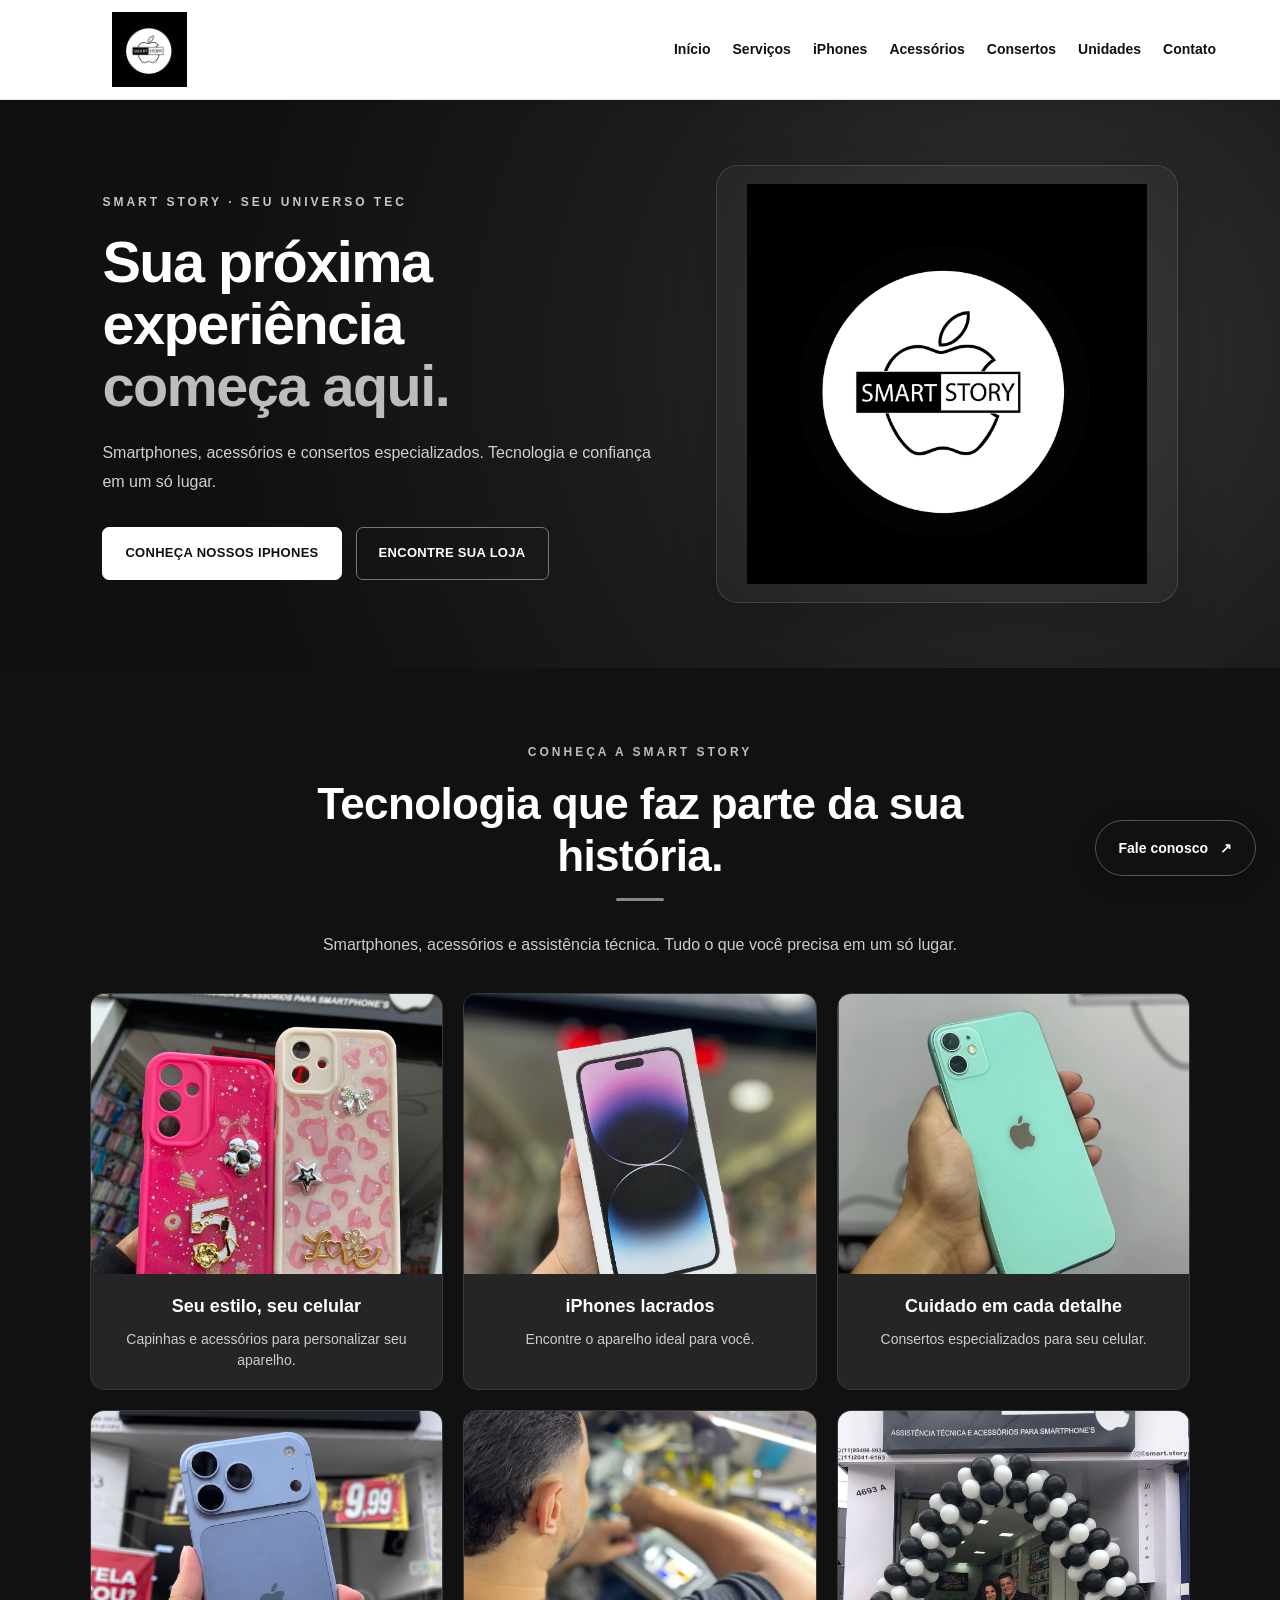
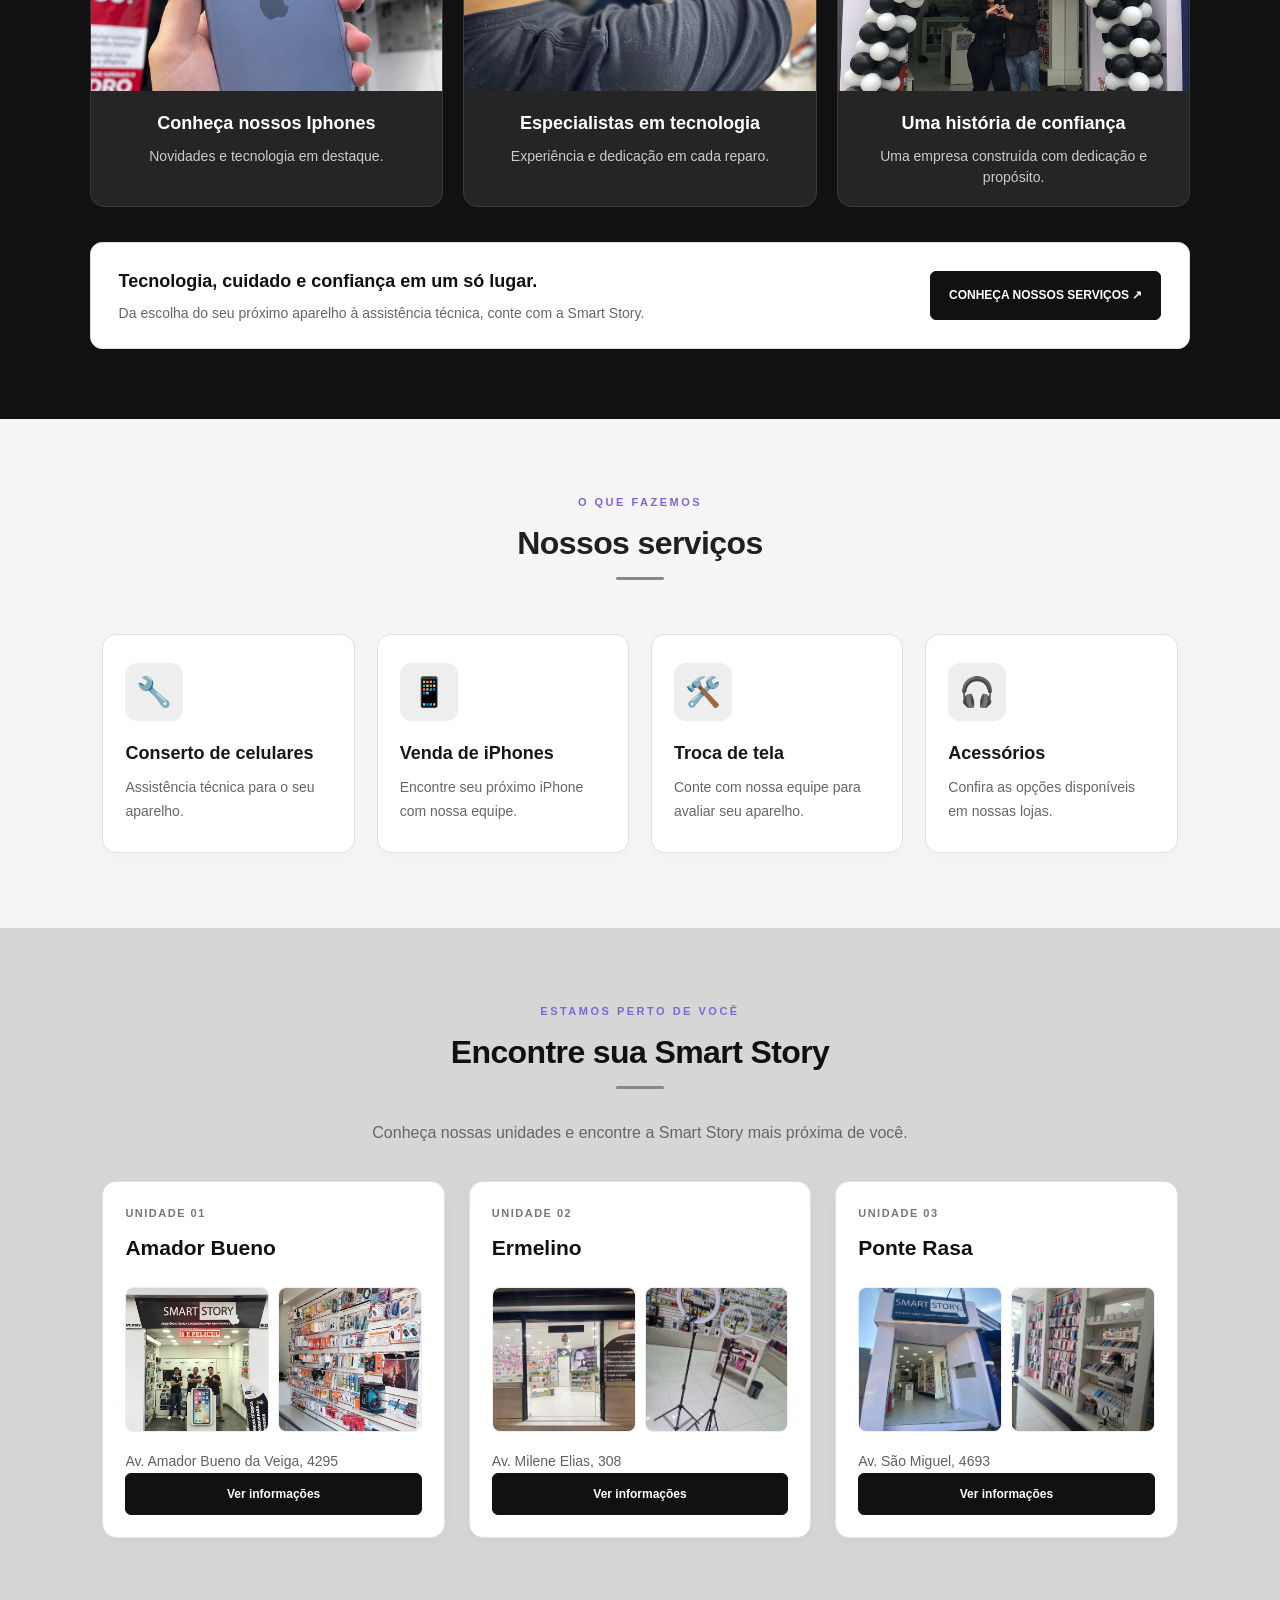
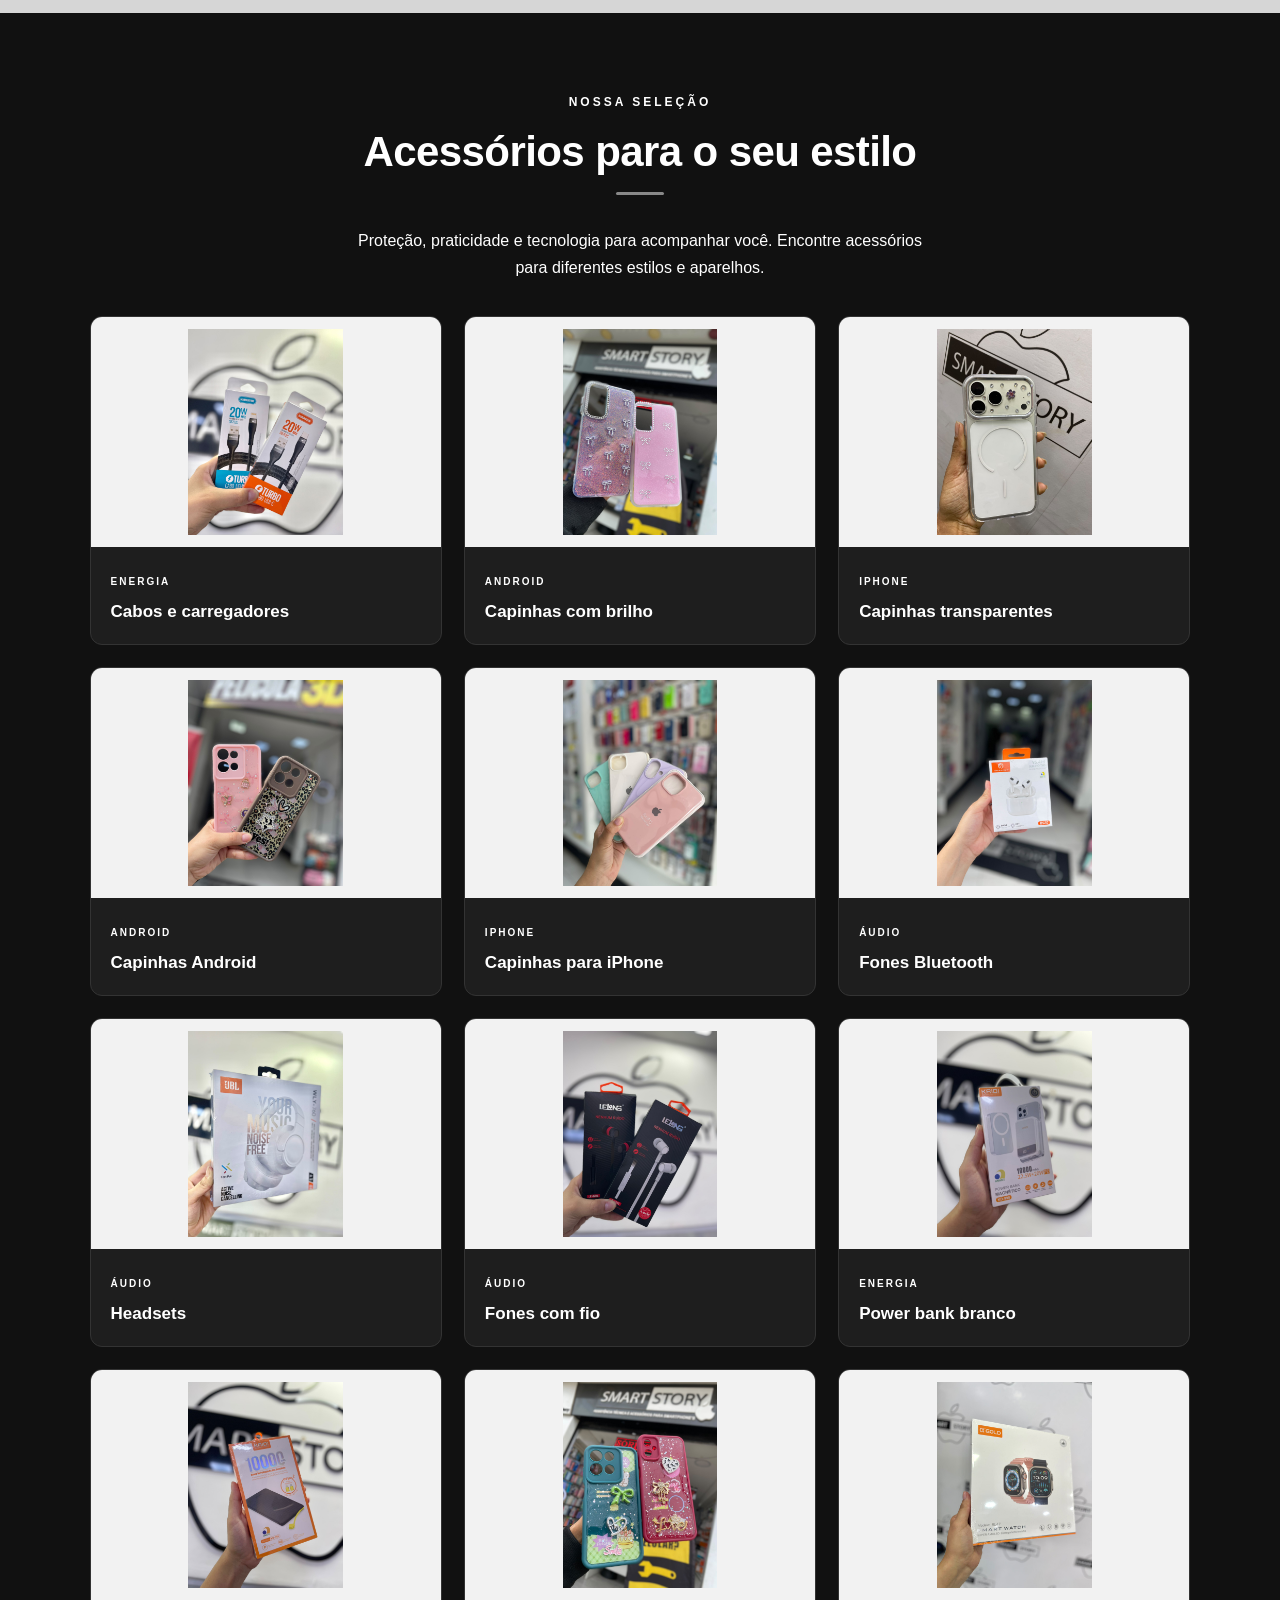
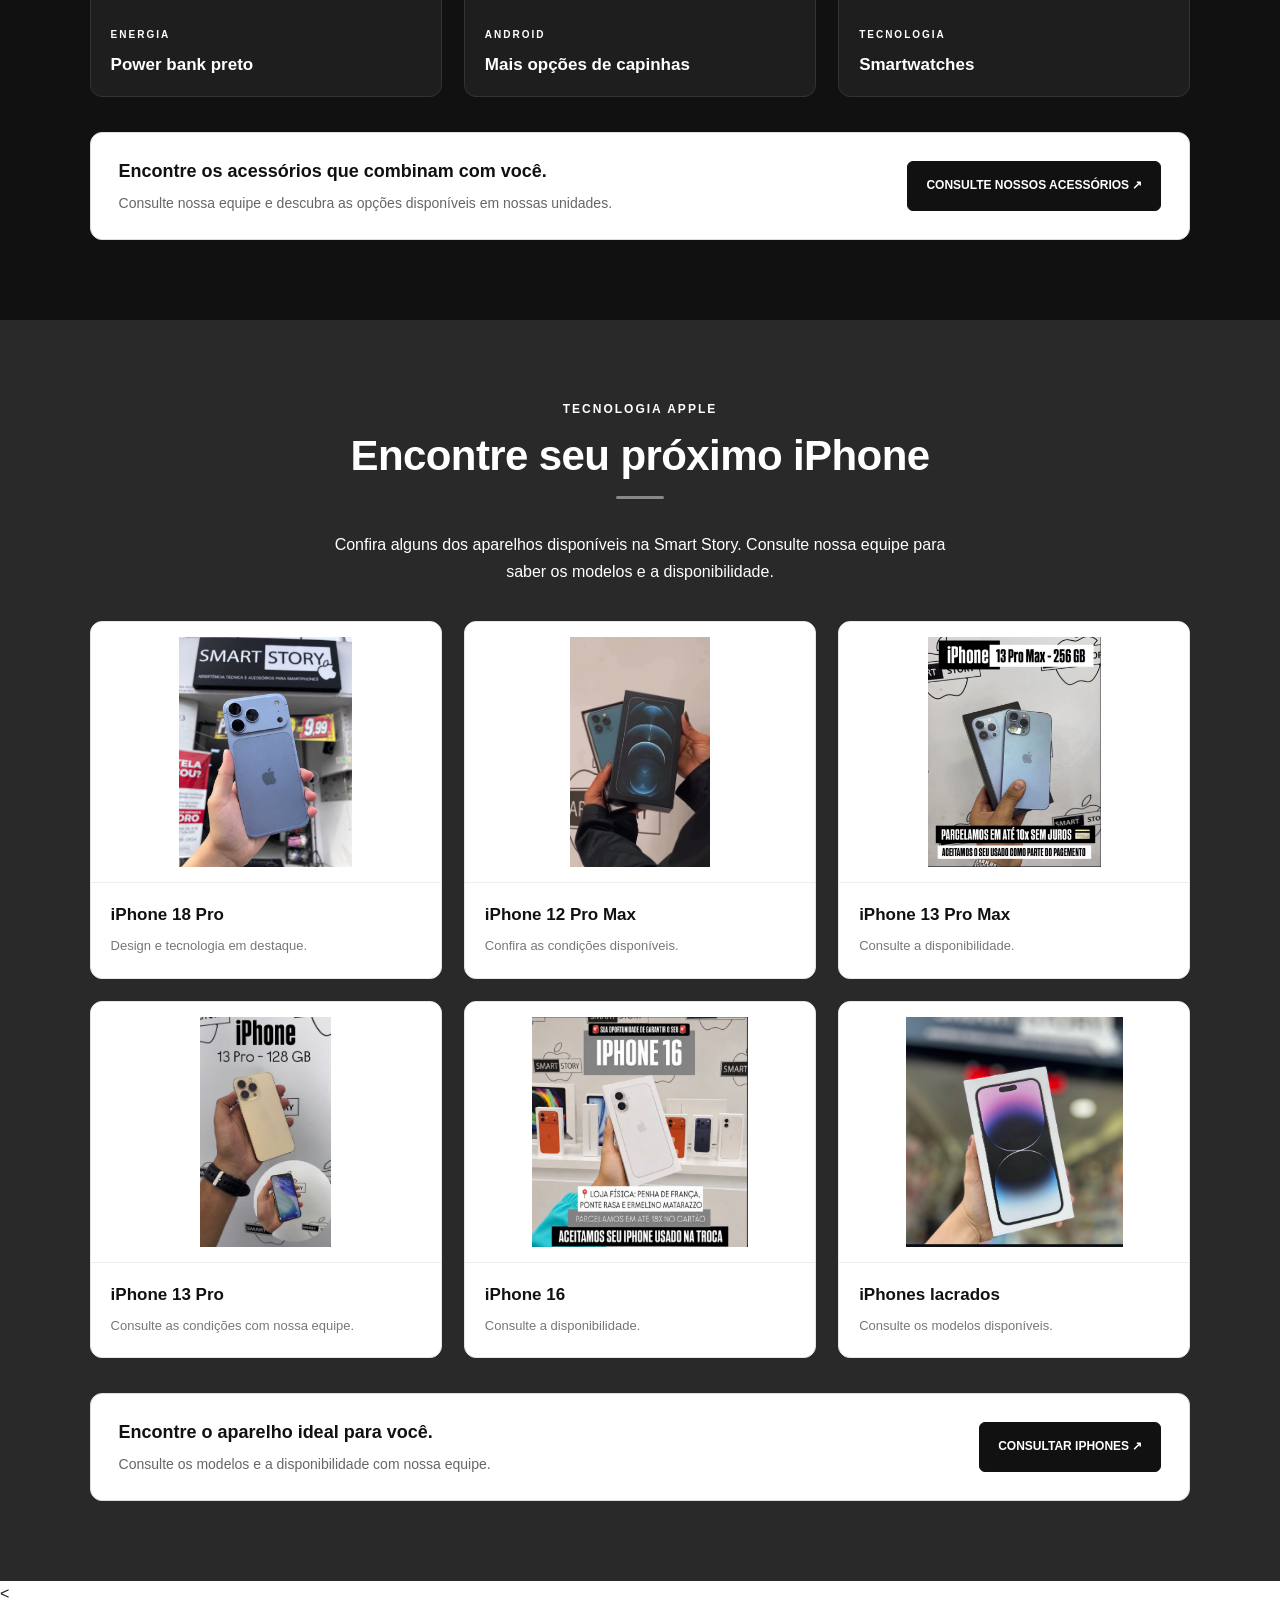
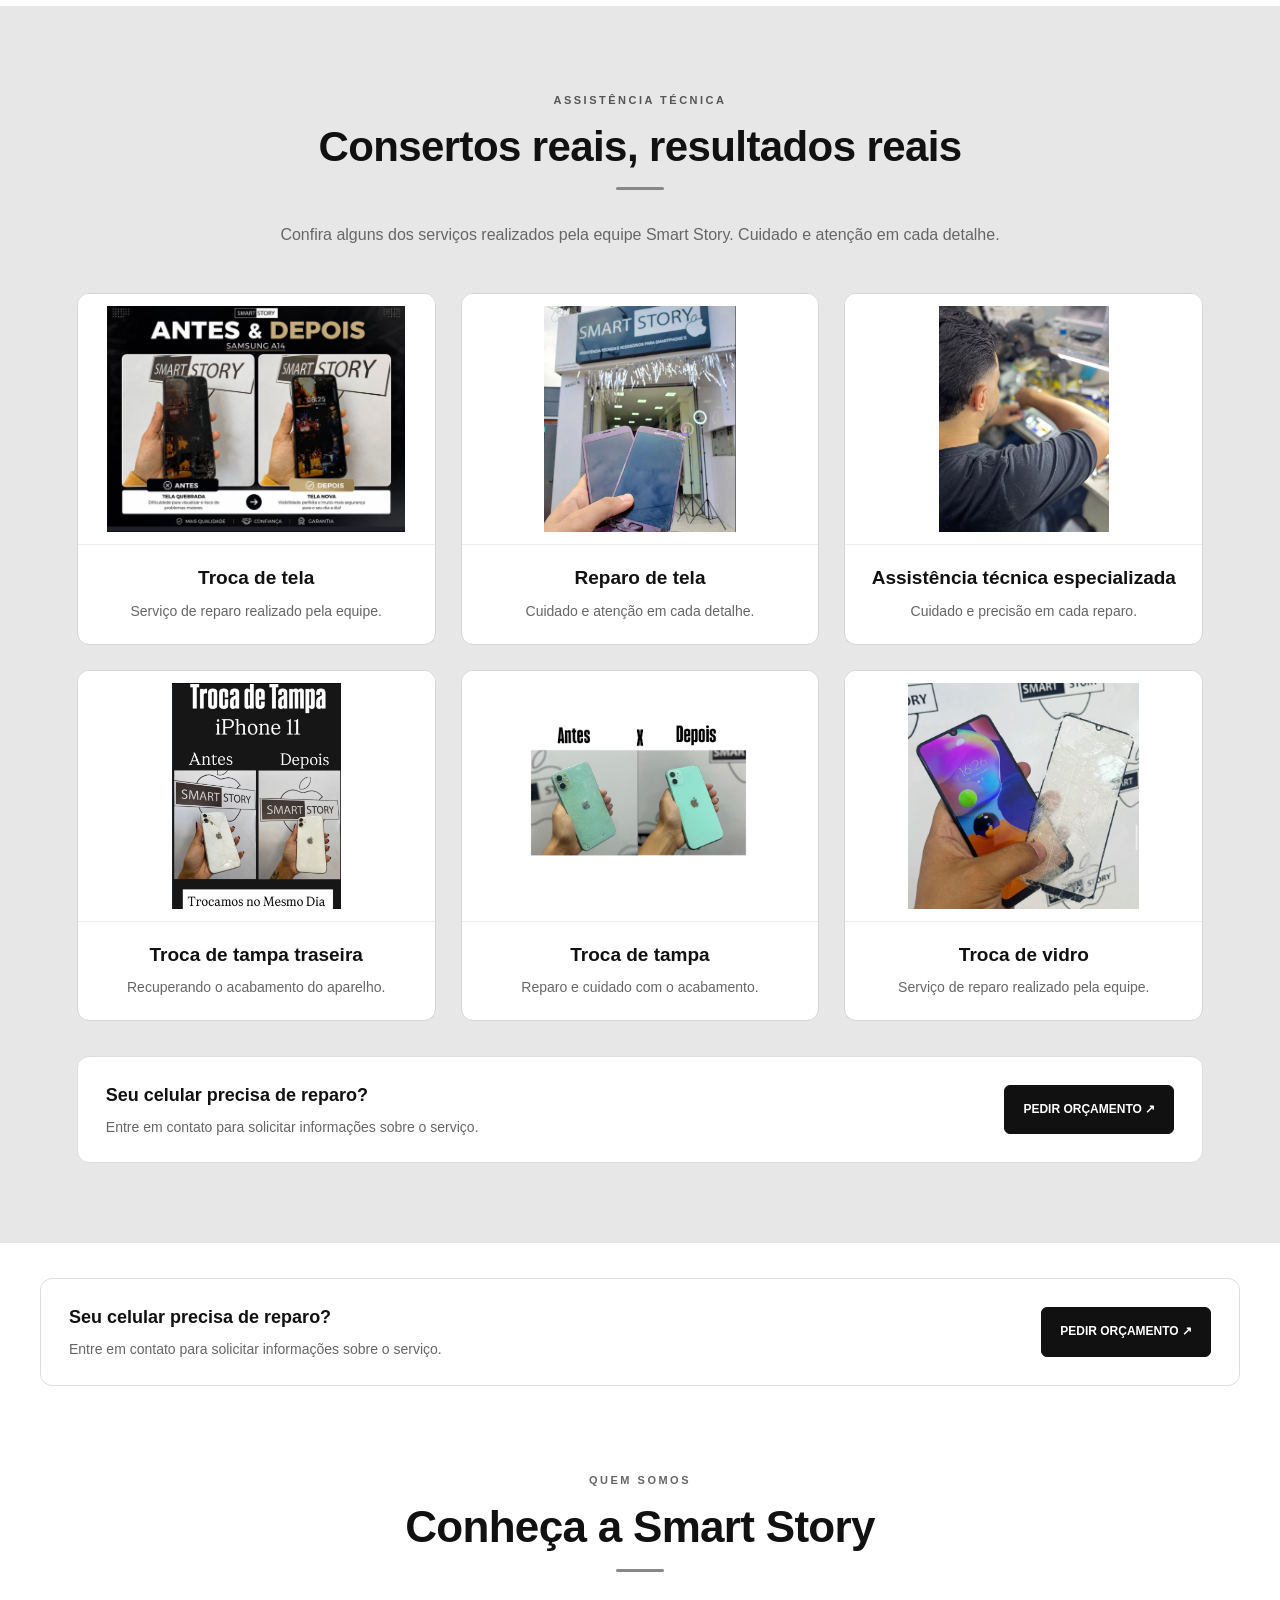
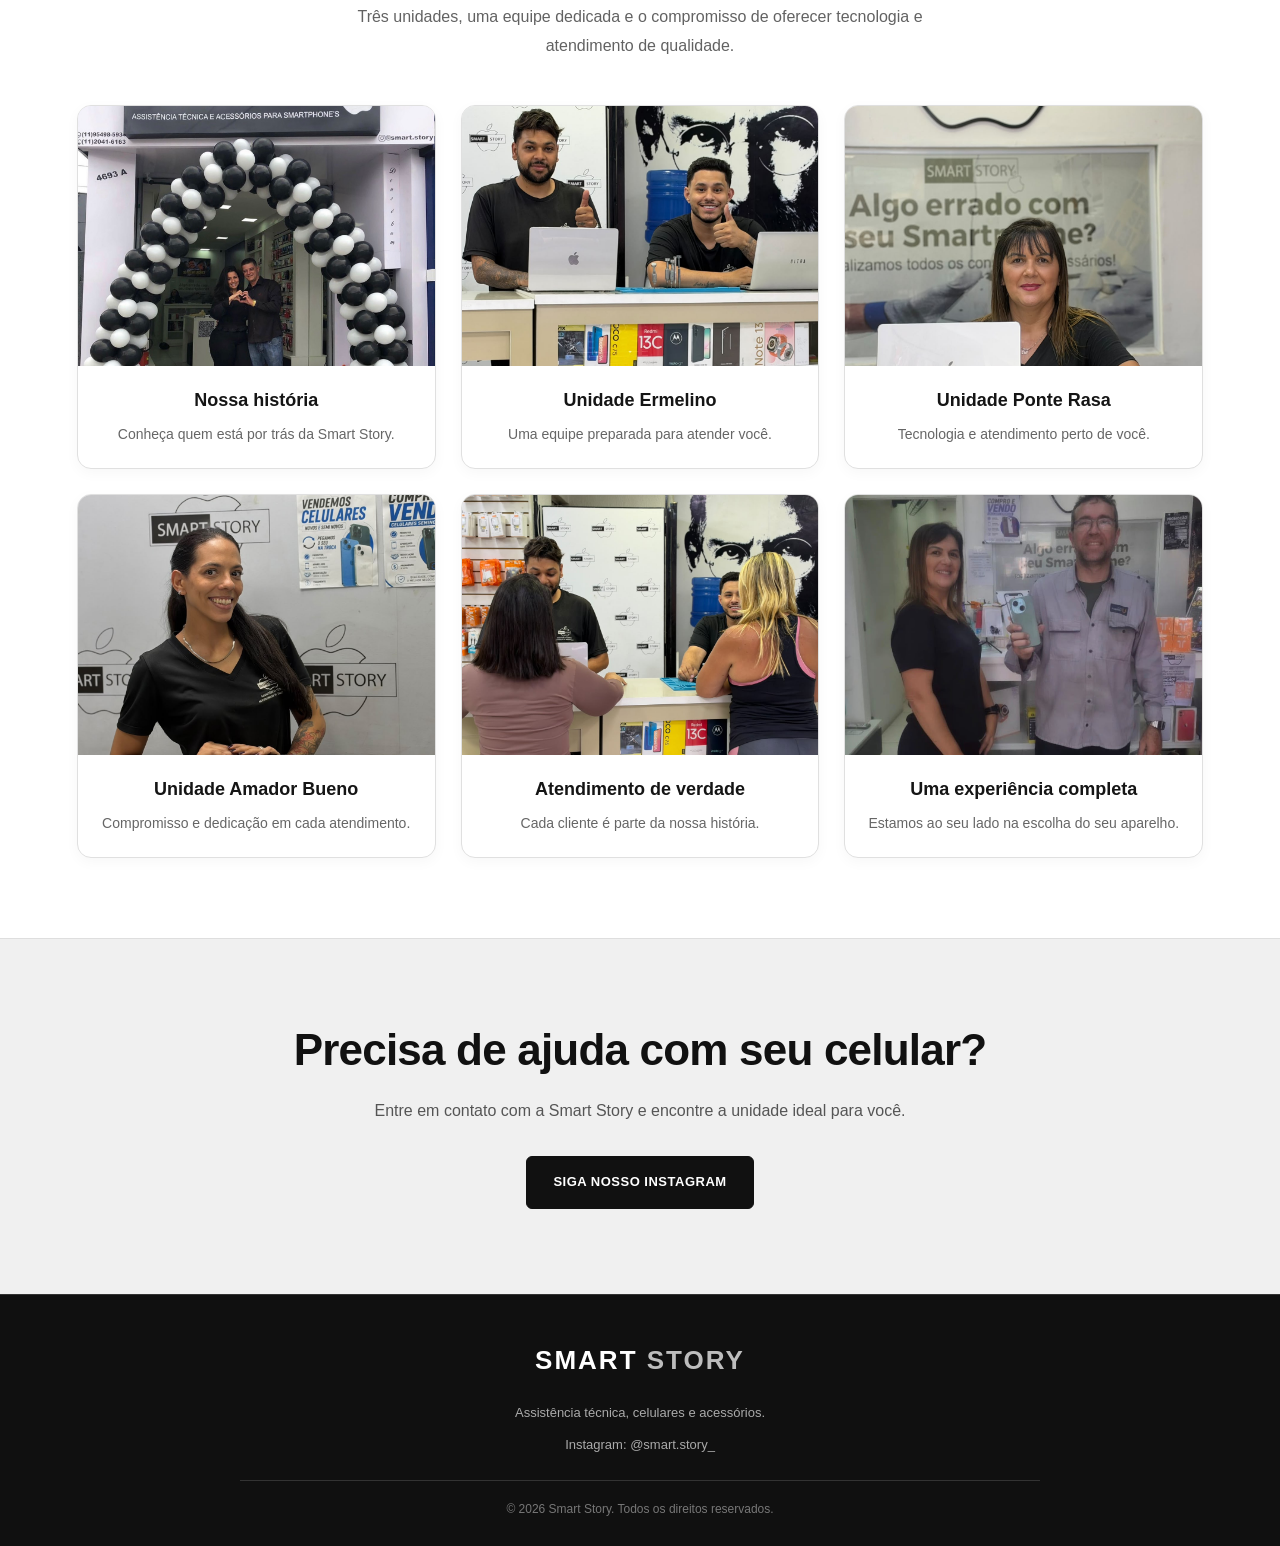
==== commit 3d37743d: "Update index.html" ====
--- a/Smart Story/index.html
+++ b/Smart Story/index.html
@@ -106,7 +106,7 @@
                 <!-- CAPAS ANDROID -->
                 <div class="foto-principal">
 
-                    <img src="fotos/Capa android 3  novo.jpeg"
+                    <img src="fotos/capa android 3  novo.jpeg"
                          alt="Capinhas para celulares Android">
 
                     <div class="legenda-principal">
@@ -145,7 +145,7 @@
                 <!-- IPHONE 18 PRO -->
                 <div class="foto-principal">
 
-                    <img src="fotos/iPhone 18 pro novo.jpeg"
+                    <img src="fotos/iphone 18 pro novo.jpeg"
                          alt="iPhone 18 Pro">
 
                     <div class="legenda-principal">
@@ -353,7 +353,7 @@
             <div class="grade-acessorios">
 
                 <article class="produto-acessorio">
-                    <img src="fotos/Cabos carregador novo.jpeg"
+                    <img src="fotos/cabos carregador novo.jpeg"
                          alt="Cabos e carregadores">
                     <div class="info-acessorio">
                         <span>ENERGIA</span>
@@ -362,7 +362,7 @@
                 </article>
 
                 <article class="produto-acessorio">
-                    <img src="fotos/Capa android com brilho novo.jpeg"
+                    <img src="fotos/capa android com brilho novo.jpeg"
                          alt="Capinhas Android com brilho">
                     <div class="info-acessorio">
                         <span>ANDROID</span>
@@ -371,7 +371,7 @@
                 </article>
 
                 <article class="produto-acessorio">
-                    <img src="fotos/Capa iphone transparente novo.jpeg"
+                    <img src="fotos/capa iphone transparente novo.jpeg"
                          alt="Capinha transparente para iPhone">
                     <div class="info-acessorio">
                         <span>IPHONE</span>
@@ -380,7 +380,7 @@
                 </article>
 
                 <article class="produto-acessorio">
-                    <img src="fotos/Capa android novo.jpeg"
+                    <img src="fotos/capa android novo.jpeg"
                          alt="Capinhas para Android">
                     <div class="info-acessorio">
                         <span>ANDROID</span>
@@ -389,7 +389,7 @@
                 </article>
 
                 <article class="produto-acessorio">
-                    <img src="fotos/Capa iphone novo.jpeg"
+                    <img src="fotos/capa iphone novo.jpeg"
                          alt="Capinhas para iPhone">
                     <div class="info-acessorio">
                         <span>IPHONE</span>
@@ -398,7 +398,7 @@
                 </article>
 
                 <article class="produto-acessorio">
-                    <img src="fotos/Fone bluetooth novo.jpeg"
+                    <img src="fotos/fone bluetooth novo.jpeg"
                          alt="Fones Bluetooth">
                     <div class="info-acessorio">
                         <span>ÁUDIO</span>
@@ -407,7 +407,7 @@
                 </article>
 
                 <article class="produto-acessorio">
-                    <img src="fotos/Fone bluetooth headset novo.jpeg"
+                    <img src="fotos/fone bluetooth headset novo.jpeg"
                          alt="Headsets Bluetooth">
                     <div class="info-acessorio">
                         <span>ÁUDIO</span>
@@ -416,7 +416,7 @@
                 </article>
 
                 <article class="produto-acessorio">
-                    <img src="fotos/Fone com fio novo .jpeg"
+                    <img src="fotos/fone com fio novo .jpeg"
                          alt="Fones com fio">
                     <div class="info-acessorio">
                         <span>ÁUDIO</span>
@@ -425,7 +425,7 @@
                 </article>
 
                 <article class="produto-acessorio">
-                    <img src="fotos/Power bank branco novo.jpeg"
+                    <img src="fotos/power bank branco novo.jpeg"
                          alt="Power bank branco">
                     <div class="info-acessorio">
                         <span>ENERGIA</span>
@@ -434,7 +434,7 @@
                 </article>
 
                 <article class="produto-acessorio">
-                    <img src="fotos/Power bank preto novo.jpeg"
+                    <img src="fotos/power bank preto novo.jpeg"
                          alt="Power bank preto">
                     <div class="info-acessorio">
                         <span>ENERGIA</span>
@@ -443,7 +443,7 @@
                 </article>
 
                 <article class="produto-acessorio">
-                    <img src="fotos/Capa android 2 novo.jpeg"
+                    <img src="fotos/capa android 2 novo.jpeg"
                          alt="Outra opção de capinhas Android">
                     <div class="info-acessorio">
                         <span>ANDROID</span>
@@ -452,7 +452,7 @@
                 </article>
 
                 <article class="produto-acessorio">
-                    <img src="fotos/Smart watch.jpeg"
+                    <img src="fotos/smart watch.jpeg"
                          alt="Smartwatch">
                     <div class="info-acessorio">
                         <span>TECNOLOGIA</span>
@@ -497,7 +497,7 @@
             <div class="grade-iphones">
 
                 <article class="produto-iphone">
-                    <img src="fotos/iPhone 18 pro novo.jpeg"
+                    <img src="fotos/iphone 18 pro novo.jpeg"
                          alt="iPhone 18 Pro">
                     <div class="info-iphone">
                         <h3>iPhone 18 Pro</h3>
@@ -721,7 +721,7 @@
                 <!-- PONTE RASA -->
                 <article class="card-equipe">
 
-                    <img src="fotos/Equipe ponte rasa novo.jpeg"
+                    <img src="fotos/equipe ponte rasa novo.jpeg"
                          alt="Equipe da unidade Ponte Rasa"
                          loading="lazy">
 
@@ -735,7 +735,7 @@
                 <!-- AMADOR BUENO -->
                 <article class="card-equipe">
 
-                    <img src="fotos/Equipe amador novo.jpeg"
+                    <img src="fotos/equipe amador novo.jpeg"
                          alt="Equipe da unidade Amador Bueno"
                          loading="lazy">
 
@@ -749,7 +749,7 @@
                 <!-- EQUIPE E CLIENTE -->
                 <article class="card-equipe">
 
-                    <img src="fotos/Equipe com cliente.jpeg"
+                    <img src="fotos/equipe com cliente.jpeg"
                          alt="Equipe Smart Story com cliente"
                          loading="lazy">
 
